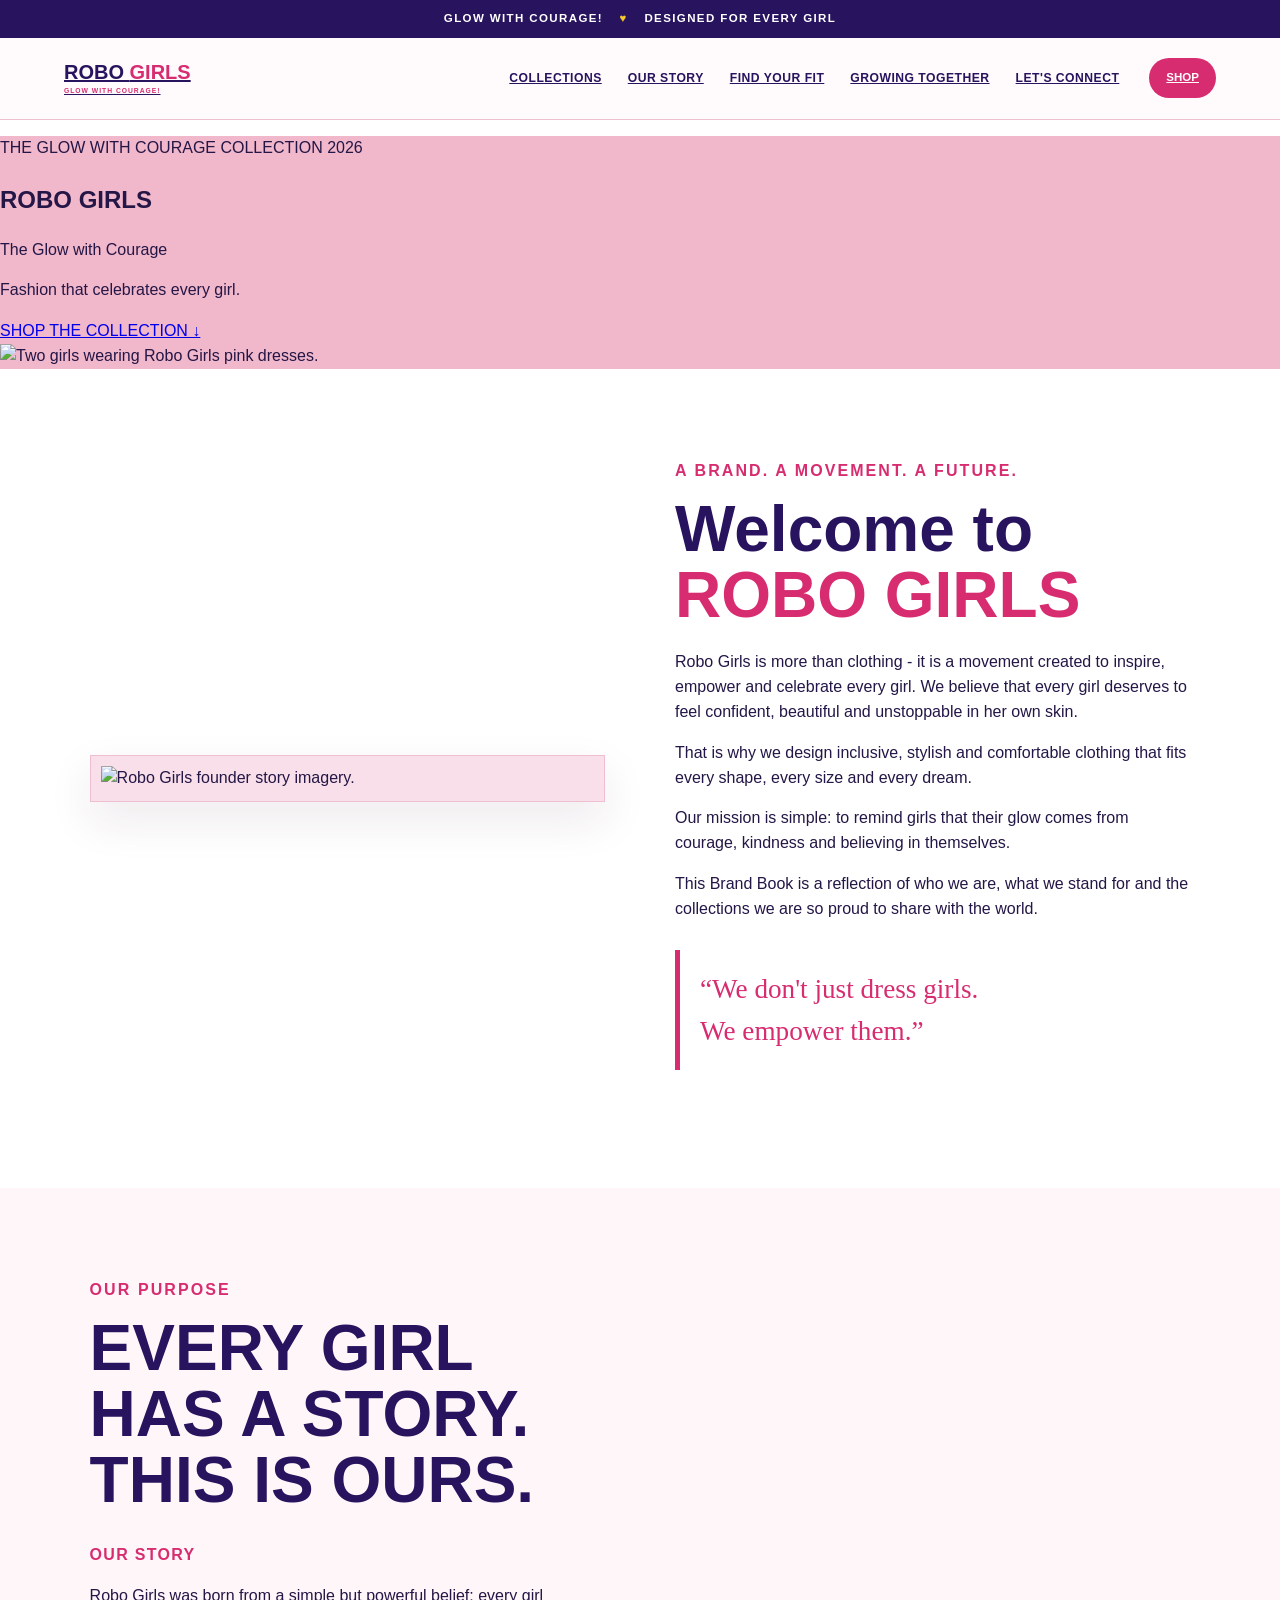
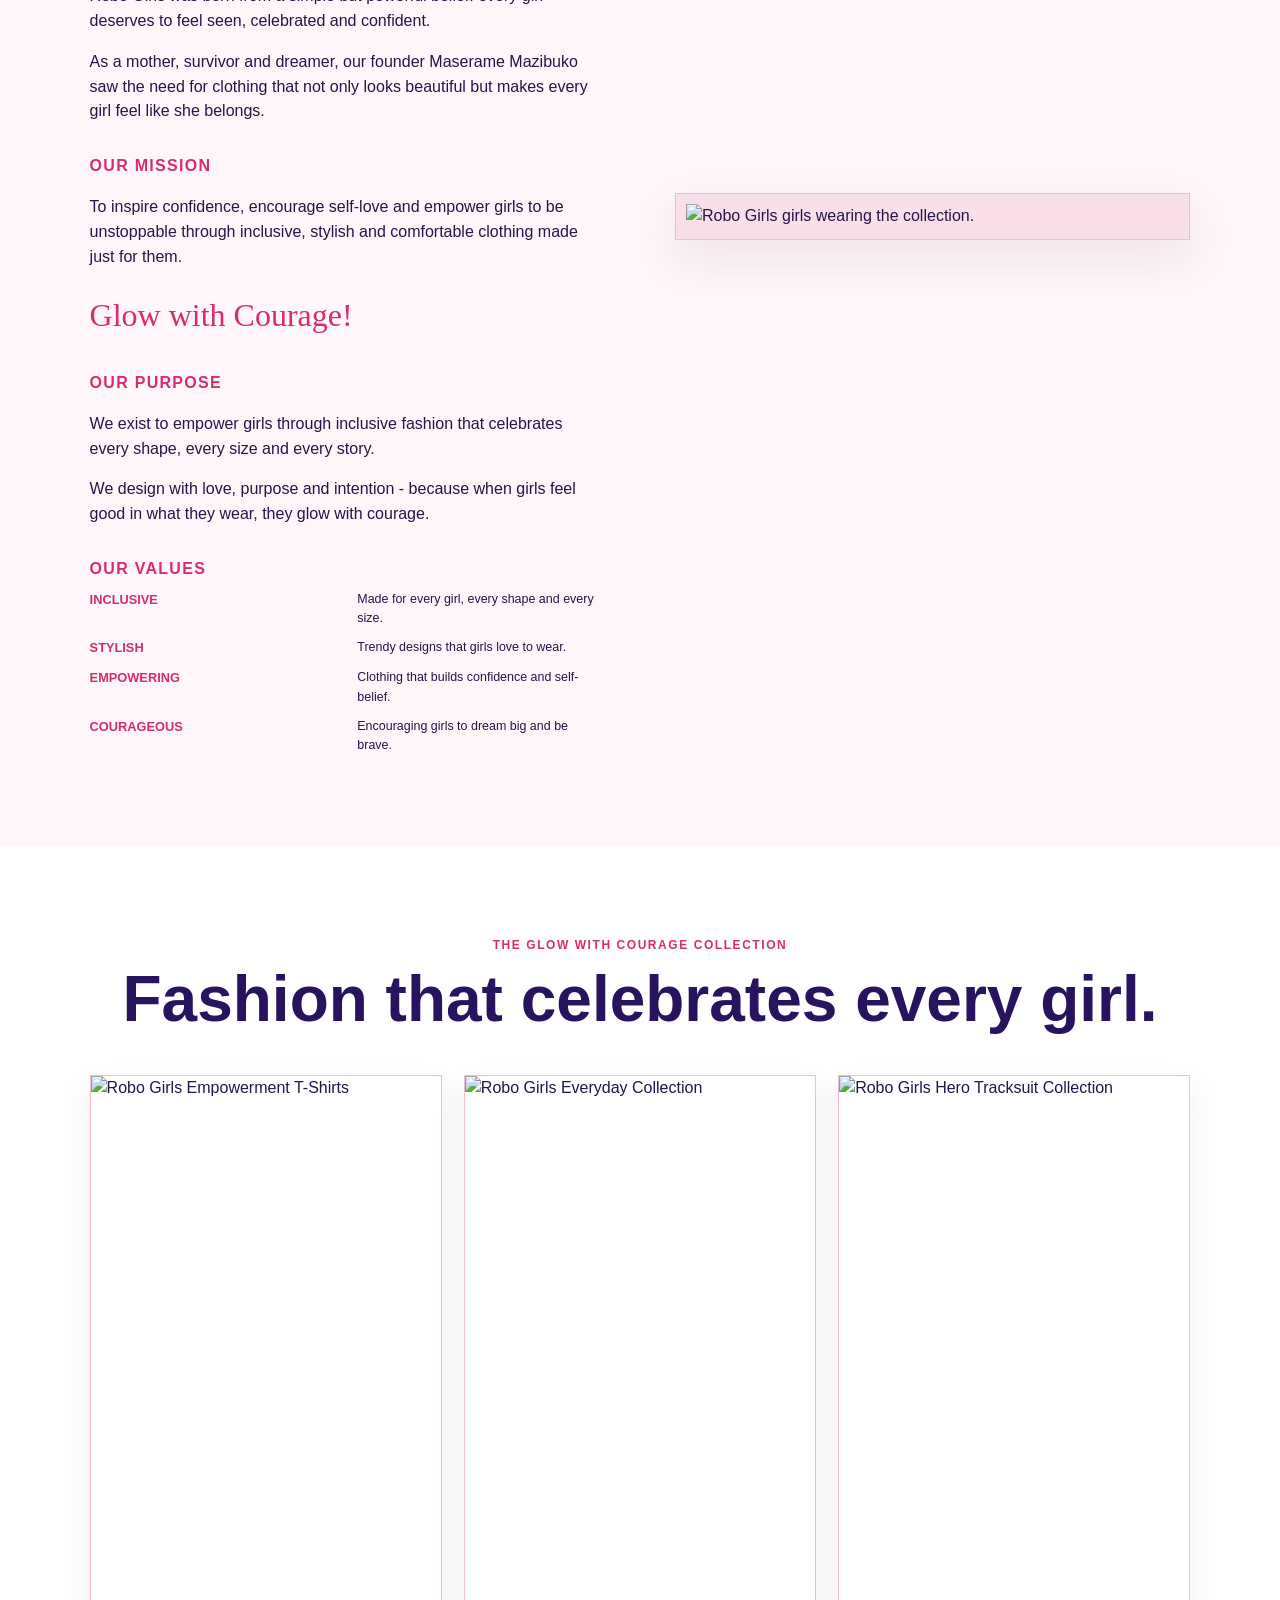
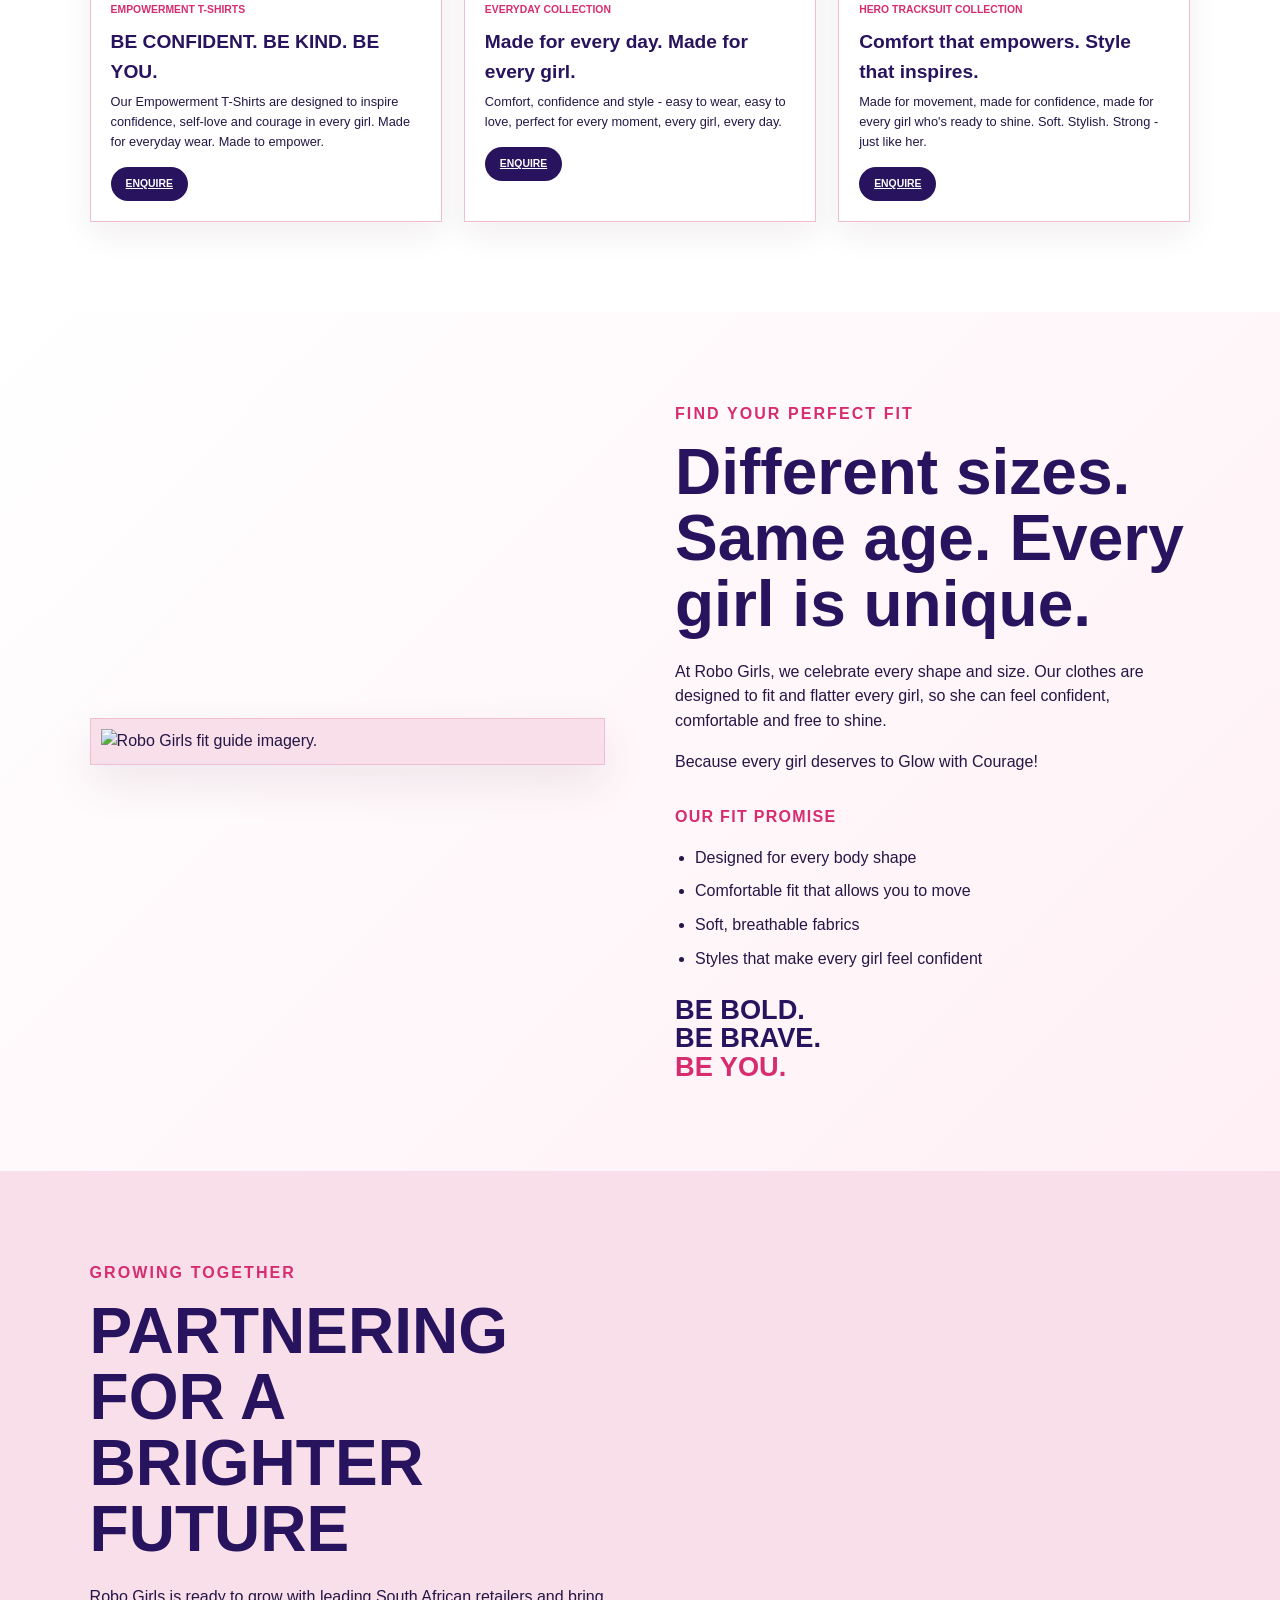
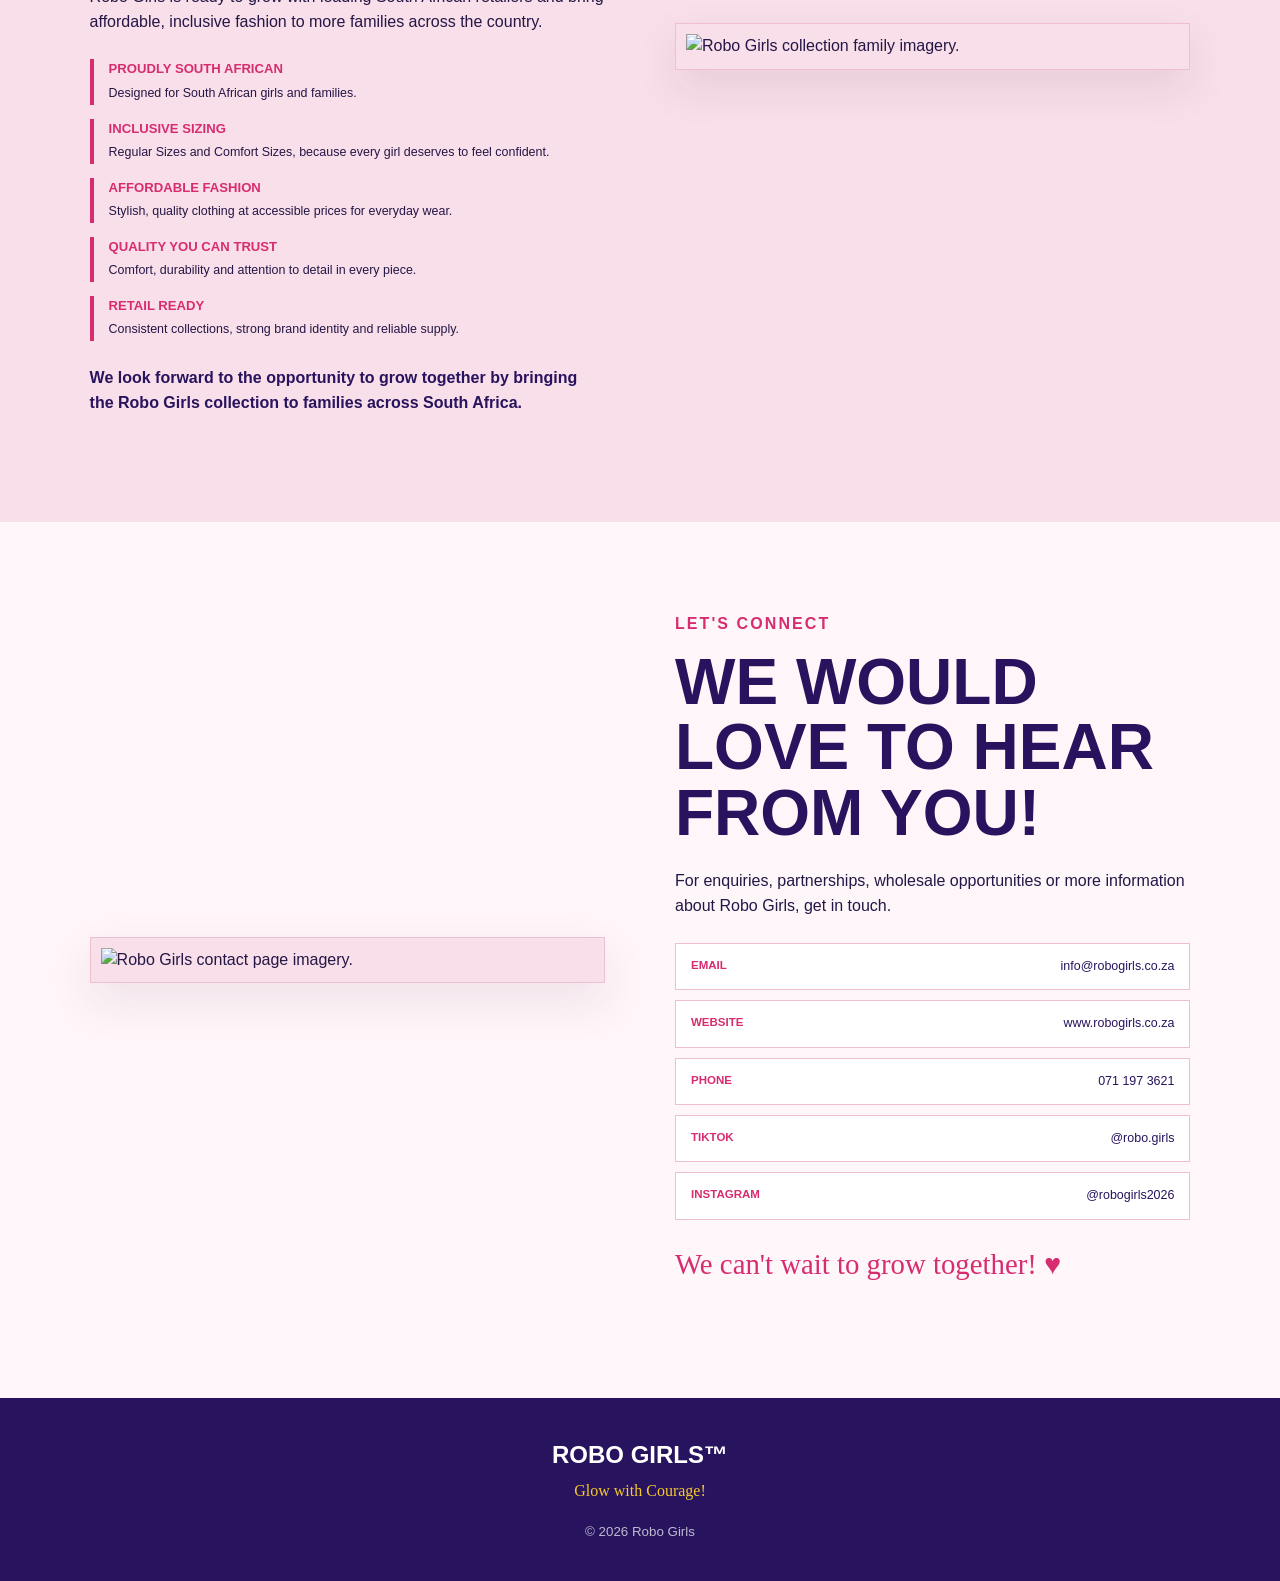
==== index.html @ 7576ff0f "Publish updated Robo Girls storefront prototype" ====
<!doctype html>
<html lang="en">
<head>
<meta charset="utf-8"><meta name="viewport" content="width=device-width,initial-scale=1">
<meta name="description" content="Robo Girls — The Glow with Courage Collection 2026. Fashion that celebrates every girl.">
<title>ROBO GIRLS | Glow with Courage!</title>
<link rel="stylesheet" href="style.css">
</head>
<body>
<div class="topbar">GLOW WITH COURAGE! <span>♥</span> DESIGNED FOR EVERY GIRL</div>
<header class="site-header">
  <a href="#home" class="wordmark">ROBO <b>GIRLS</b><small>Glow with Courage!</small></a>
  <button class="menu" id="menu" aria-label="Open menu">☰</button>
  <nav id="nav"><a href="#collections">Collections</a><a href="#story">Our Story</a><a href="#fit">Find Your Fit</a><a href="#retail">Growing Together</a><a href="#contact">Let's Connect</a></nav>
  <a class="shop-btn" href="#collections">SHOP</a>
</header>

<main id="home">
  <section class="hero">
    <div class="hero-copy">
      <p class="hero-kicker">THE GLOW WITH COURAGE COLLECTION 2026</p>
      <h1>ROBO <span>GIRLS</span></h1>
      <div class="hero-script">The Glow with Courage</div>
      <p>Fashion that celebrates every girl.</p>
      <a href="#collections">SHOP THE COLLECTION ↓</a>
    </div>
    <div class="hero-image"><img src="https://raw.githubusercontent.com/Luxolog/Robo-Girls/main/assets/brand-book/cover-collection.png" alt="Two girls wearing Robo Girls pink dresses."></div>
  </section>

  <section class="welcome section split" id="story">
    <div class="image-frame founder-frame"><img src="https://raw.githubusercontent.com/Luxolog/Robo-Girls/main/assets/brand-book/founder-story.png" alt="Robo Girls founder story imagery."></div>
    <div class="copy">
      <p class="kicker">A BRAND. A MOVEMENT. A FUTURE.</p>
      <h2>Welcome to <span>ROBO GIRLS</span></h2>
      <p>Robo Girls is more than clothing - it is a movement created to inspire, empower and celebrate every girl. We believe that every girl deserves to feel confident, beautiful and unstoppable in her own skin.</p>
      <p>That is why we design inclusive, stylish and comfortable clothing that fits every shape, every size and every dream.</p>
      <p>Our mission is simple: to remind girls that their glow comes from courage, kindness and believing in themselves.</p>
      <p>This Brand Book is a reflection of who we are, what we stand for and the collections we are so proud to share with the world.</p>
      <blockquote>“We don't just dress girls.<br>We empower them.”</blockquote>
    </div>
  </section>

  <section class="purpose section split" id="purpose">
    <div class="copy">
      <p class="kicker">OUR PURPOSE</p><h2>EVERY GIRL HAS A STORY.<br>THIS IS OURS.</h2>
      <h3>OUR STORY</h3>
      <p>Robo Girls was born from a simple but powerful belief: every girl deserves to feel seen, celebrated and confident.</p>
      <p>As a mother, survivor and dreamer, our founder Maserame Mazibuko saw the need for clothing that not only looks beautiful but makes every girl feel like she belongs.</p>
      <h3>OUR MISSION</h3>
      <p>To inspire confidence, encourage self-love and empower girls to be unstoppable through inclusive, stylish and comfortable clothing made just for them.</p>
      <div class="script">Glow with Courage!</div>
      <h3>OUR PURPOSE</h3>
      <p>We exist to empower girls through inclusive fashion that celebrates every shape, every size and every story.</p>
      <p>We design with love, purpose and intention - because when girls feel good in what they wear, they glow with courage.</p>
      <h3>OUR VALUES</h3>
      <div class="values"><b>INCLUSIVE</b><span>Made for every girl, every shape and every size.</span><b>STYLISH</b><span>Trendy designs that girls love to wear.</span><b>EMPOWERING</b><span>Clothing that builds confidence and self-belief.</span><b>COURAGEOUS</b><span>Encouraging girls to dream big and be brave.</span></div>
    </div>
    <div class="image-frame tall"><img src="https://raw.githubusercontent.com/Luxolog/Robo-Girls/main/assets/brand-book/our-purpose.png" alt="Robo Girls girls wearing the collection."></div>
  </section>

  <section class="collections section" id="collections">
    <div class="heading"><p class="kicker">THE GLOW WITH COURAGE COLLECTION</p><h2>Fashion that celebrates every girl.</h2></div>
    <div class="collection-grid">
      <article><img src="https://raw.githubusercontent.com/Luxolog/Robo-Girls/main/assets/robo-girls-black-tee.png" alt="Robo Girls Empowerment T-Shirts"><div><span>EMPOWERMENT T-SHIRTS</span><h3>BE CONFIDENT. BE KIND. BE YOU.</h3><p>Our Empowerment T-Shirts are designed to inspire confidence, self-love and courage in every girl. Made for everyday wear. Made to empower.</p><a href="#contact">ENQUIRE</a></div></article>
      <article><img src="https://raw.githubusercontent.com/Luxolog/Robo-Girls/main/assets/robo-girls-white-tee.png" alt="Robo Girls Everyday Collection"><div><span>EVERYDAY COLLECTION</span><h3>Made for every day. Made for every girl.</h3><p>Comfort, confidence and style - easy to wear, easy to love, perfect for every moment, every girl, every day.</p><a href="#contact">ENQUIRE</a></div></article>
      <article><img src="https://raw.githubusercontent.com/Luxolog/Robo-Girls/main/assets/robo-girls-grey-tracksuit.png" alt="Robo Girls Hero Tracksuit Collection"><div><span>HERO TRACKSUIT COLLECTION</span><h3>Comfort that empowers. Style that inspires.</h3><p>Made for movement, made for confidence, made for every girl who's ready to shine. Soft. Stylish. Strong - just like her.</p><a href="#contact">ENQUIRE</a></div></article>
    </div>
  </section>

  <section class="fit section split" id="fit">
    <div class="image-frame"><img src="https://raw.githubusercontent.com/Luxolog/Robo-Girls/main/assets/brand-book/fit-guide.png" alt="Robo Girls fit guide imagery."></div>
    <div class="copy"><p class="kicker">FIND YOUR PERFECT FIT</p><h2>Different sizes. Same age. Every girl is unique.</h2>
      <p>At Robo Girls, we celebrate every shape and size. Our clothes are designed to fit and flatter every girl, so she can feel confident, comfortable and free to shine.</p>
      <p>Because every girl deserves to Glow with Courage!</p>
      <h3>OUR FIT PROMISE</h3><ul><li>Designed for every body shape</li><li>Comfortable fit that allows you to move</li><li>Soft, breathable fabrics</li><li>Styles that make every girl feel confident</li></ul>
      <div class="bold">BE BOLD.<br>BE BRAVE.<br><span>BE YOU.</span></div>
    </div>
  </section>

  <section class="retail section split" id="retail">
    <div class="copy"><p class="kicker">GROWING TOGETHER</p><h2>PARTNERING FOR A BRIGHTER FUTURE</h2>
      <p>Robo Girls is ready to grow with leading South African retailers and bring affordable, inclusive fashion to more families across the country.</p>
      <div class="retail-list"><div><b>PROUDLY SOUTH AFRICAN</b><span>Designed for South African girls and families.</span></div><div><b>INCLUSIVE SIZING</b><span>Regular Sizes and Comfort Sizes, because every girl deserves to feel confident.</span></div><div><b>AFFORDABLE FASHION</b><span>Stylish, quality clothing at accessible prices for everyday wear.</span></div><div><b>QUALITY YOU CAN TRUST</b><span>Comfort, durability and attention to detail in every piece.</span></div><div><b>RETAIL READY</b><span>Consistent collections, strong brand identity and reliable supply.</span></div></div>
      <p class="closing">We look forward to the opportunity to grow together by bringing the Robo Girls collection to families across South Africa.</p>
    </div>
    <div class="image-frame"><img src="https://raw.githubusercontent.com/Luxolog/Robo-Girls/main/assets/brand-book/everyday-collection.png" alt="Robo Girls collection family imagery."></div>
  </section>

  <section class="contact section split" id="contact">
    <div class="image-frame"><img src="https://raw.githubusercontent.com/Luxolog/Robo-Girls/main/assets/brand-book/brand-book-cover.png" alt="Robo Girls contact page imagery."></div>
    <div class="copy"><p class="kicker">LET'S CONNECT</p><h2>WE WOULD LOVE TO HEAR FROM YOU!</h2>
      <p>For enquiries, partnerships, wholesale opportunities or more information about Robo Girls, get in touch.</p>
      <div class="contact-details"><a href="mailto:info@robogirls.co.za"><b>EMAIL</b><span>info@robogirls.co.za</span></a><a href="https://www.robogirls.co.za"><b>WEBSITE</b><span>www.robogirls.co.za</span></a><a href="tel:+27711973621"><b>PHONE</b><span>071 197 3621</span></a><a href="https://www.tiktok.com/@robo.girls"><b>TIKTOK</b><span>@robo.girls</span></a><a href="https://www.instagram.com/robogirls2026/"><b>INSTAGRAM</b><span>@robogirls2026</span></a></div>
      <div class="script">We can't wait to grow together! ♥</div>
    </div>
  </section>
</main>
<footer><strong>ROBO GIRLS™</strong><span>Glow with Courage!</span><small>© 2026 Robo Girls</small></footer>
<script src="app.js"></script>
</body></html>
---- style.css ----
:root{--pink:#d72d70;--pink-light:#f8dfe9;--blush:#fff6f9;--purple:#28135e;--purple2:#382078;--gold:#f5c928;--ink:#241646;--white:#fff;--line:#efbfd1}*{box-sizing:border-box}html{scroll-behavior:smooth}body{margin:0;color:var(--ink);background:#fff;font-family:Arial,Helvetica,sans-serif;line-height:1.55}.topbar{background:var(--purple);color:#fff;text-align:center;font-weight:800;letter-spacing:.12em;font-size:.72rem;padding:10px}.topbar span{color:var(--gold);margin:0 12px}.site-header{position:sticky;top:0;z-index:20;background:#fffafcfa;backdrop-filter:blur(12px);border-bottom:1px solid var(--line);height:82px;padding:0 5vw;display:flex;align-items:center;gap:30px}.wordmark{font-weight:900;color:var(--purple);font-size:1.25rem;line-height:.9;white-space:nowrap}.wordmark b{color:var(--pink)}.wordmark small{display:block;color:var(--pink);font-size:.42rem;letter-spacing:.15em;margin-top:7px;text-transform:uppercase}.site-header nav{margin-left:auto;display:flex;gap:26px}.site-header nav a{font-size:.76rem;font-weight:800;color:var(--purple);text-transform:uppercase;letter-spacing:.04em}.shop-btn{background:var(--pink);color:#fff;padding:11px 17px;border-radius:24px;font-size:.72rem;font-weight:900}.menu{display:none;border:0;background:none;font-size:1.4rem;color:var(--purple)}.hero{position:relative;background:#f1b7ca}.hero>img{display:block;width:100%;max-height:760px;object-fit:cover;object-position:center top}.hero-overlay{position:absolute;bottom:26px;left:50%;transform:translateX(-50%)}.hero-overlay a{display:inline-block;background:var(--purple);color:#fff;border-radius:28px;padding:13px 22px;font-size:.72rem;font-weight:900;letter-spacing:.08em}.section{padding:90px 7vw}.split{display:grid;grid-template-columns:1fr 1fr;gap:70px;align-items:center}.image-frame{background:var(--pink-light);border:1px solid var(--line);padding:10px;box-shadow:0 18px 45px #4a1b3b18}.image-frame img{display:block;width:100%;height:auto}.image-frame.tall img{max-height:800px;object-fit:cover}.copy{max-width:620px}.kicker{color:var(--pink);font-size:.75rem;font-weight:900;letter-spacing:.13em;margin:0 0 13px;text-transform:uppercase}.copy h1,.copy h2,.heading h2{font-size:clamp(2.4rem,5vw,4.5rem);line-height:1.03;margin:0 0 22px;color:var(--purple);font-weight:900}.copy h1 span,.copy h2 span{color:var(--pink)}.copy h3{color:var(--pink);font-size:1rem;letter-spacing:.08em;margin:30px 0 8px}.copy p{font-size:1rem}.copy blockquote{margin:28px 0;padding:18px 0 18px 20px;border-left:5px solid var(--pink);font-family:cursive;font-size:1.7rem;color:var(--pink)}.purpose{background:var(--blush)}.purpose .copy{order:1}.purpose .image-frame{order:2}.script{font-family:cursive;color:var(--pink);font-size:2rem;margin:22px 0}.values{display:grid;grid-template-columns:1fr 1fr;gap:10px 20px}.values b{color:var(--pink);font-size:.8rem}.values span{font-size:.78rem}.collections{background:#fff}.heading{text-align:center;margin-bottom:42px}.heading h2{font-size:clamp(2.4rem,5vw,4rem)}.collection-grid{display:grid;grid-template-columns:repeat(3,1fr);gap:22px}.collection-grid article{border:1px solid var(--line);background:#fff;box-shadow:0 12px 30px #4a1b3b12}.collection-grid img{display:block;width:100%;height:500px;object-fit:cover;object-position:top}.collection-grid article>div{padding:20px}.collection-grid article span{font-size:.65rem;color:var(--pink);font-weight:900}.collection-grid h3{color:var(--purple);margin:6px 0;font-size:1.2rem}.collection-grid p{font-size:.8rem;margin:0 0 15px}.collection-grid a{display:inline-block;background:var(--purple);color:#fff;padding:9px 15px;font-size:.65rem;font-weight:900;border-radius:18px}.fit{background:linear-gradient(135deg,#fff,#fff0f5)}.fit .copy ul{padding-left:20px}.fit .copy li{margin:9px 0}.bold{font-weight:900;color:var(--purple);font-size:1.7rem;line-height:1.05;margin-top:24px}.bold span{color:var(--pink)}.retail{background:var(--pink-light)}.retail-list{display:grid;gap:14px;margin:25px 0}.retail-list div{border-left:4px solid var(--pink);padding-left:15px}.retail-list b{display:block;color:var(--pink);font-size:.82rem}.retail-list span{font-size:.78rem}.closing{font-weight:700;color:var(--purple)}.contact{background:var(--blush)}.contact-details{display:grid;gap:10px;margin-top:24px}.contact-details a{display:flex;justify-content:space-between;gap:20px;padding:13px 15px;background:#fff;border:1px solid var(--line);text-decoration:none;color:var(--purple)}.contact-details b{color:var(--pink);font-size:.72rem}.contact-details span{font-size:.78rem}.contact .script{font-size:1.8rem}footer{background:var(--purple);color:#fff;text-align:center;padding:38px 20px;display:flex;flex-direction:column;gap:6px}footer strong{font-size:1.5rem}footer span{color:var(--gold);font-family:cursive}footer small{opacity:.7;margin-top:12px}@media(max-width:900px){.site-header{height:70px}.site-header nav{display:none;position:absolute;left:0;right:0;top:70px;background:#fff;padding:20px 7vw;flex-direction:column;gap:16px;border-bottom:1px solid var(--line)}.site-header nav.show{display:flex}.menu{display:block;order:3;margin-left:auto}.shop-btn{order:4}.split{grid-template-columns:1fr;gap:35px}.purpose .copy,.purpose .image-frame{order:initial}.collection-grid{grid-template-columns:1fr}.collection-grid img{height:auto;max-height:none}.section{padding:60px 5vw}.hero>img{min-height:500px;object-fit:cover}.hero-overlay{bottom:15px}.hero-overlay a{font-size:.62rem}.values{grid-template-columns:1fr 1fr}}@media(max-width:560px){.site-header{padding:0 4vw;gap:10px}.wordmark{font-size:1rem}.site-header nav{top:70px}.topbar{font-size:.58rem}.copy h1,.copy h2{font-size:2.5rem}.collection-grid img{height:auto}.contact-details a{flex-direction:column;gap:3px}.hero>img{min-height:420px}}
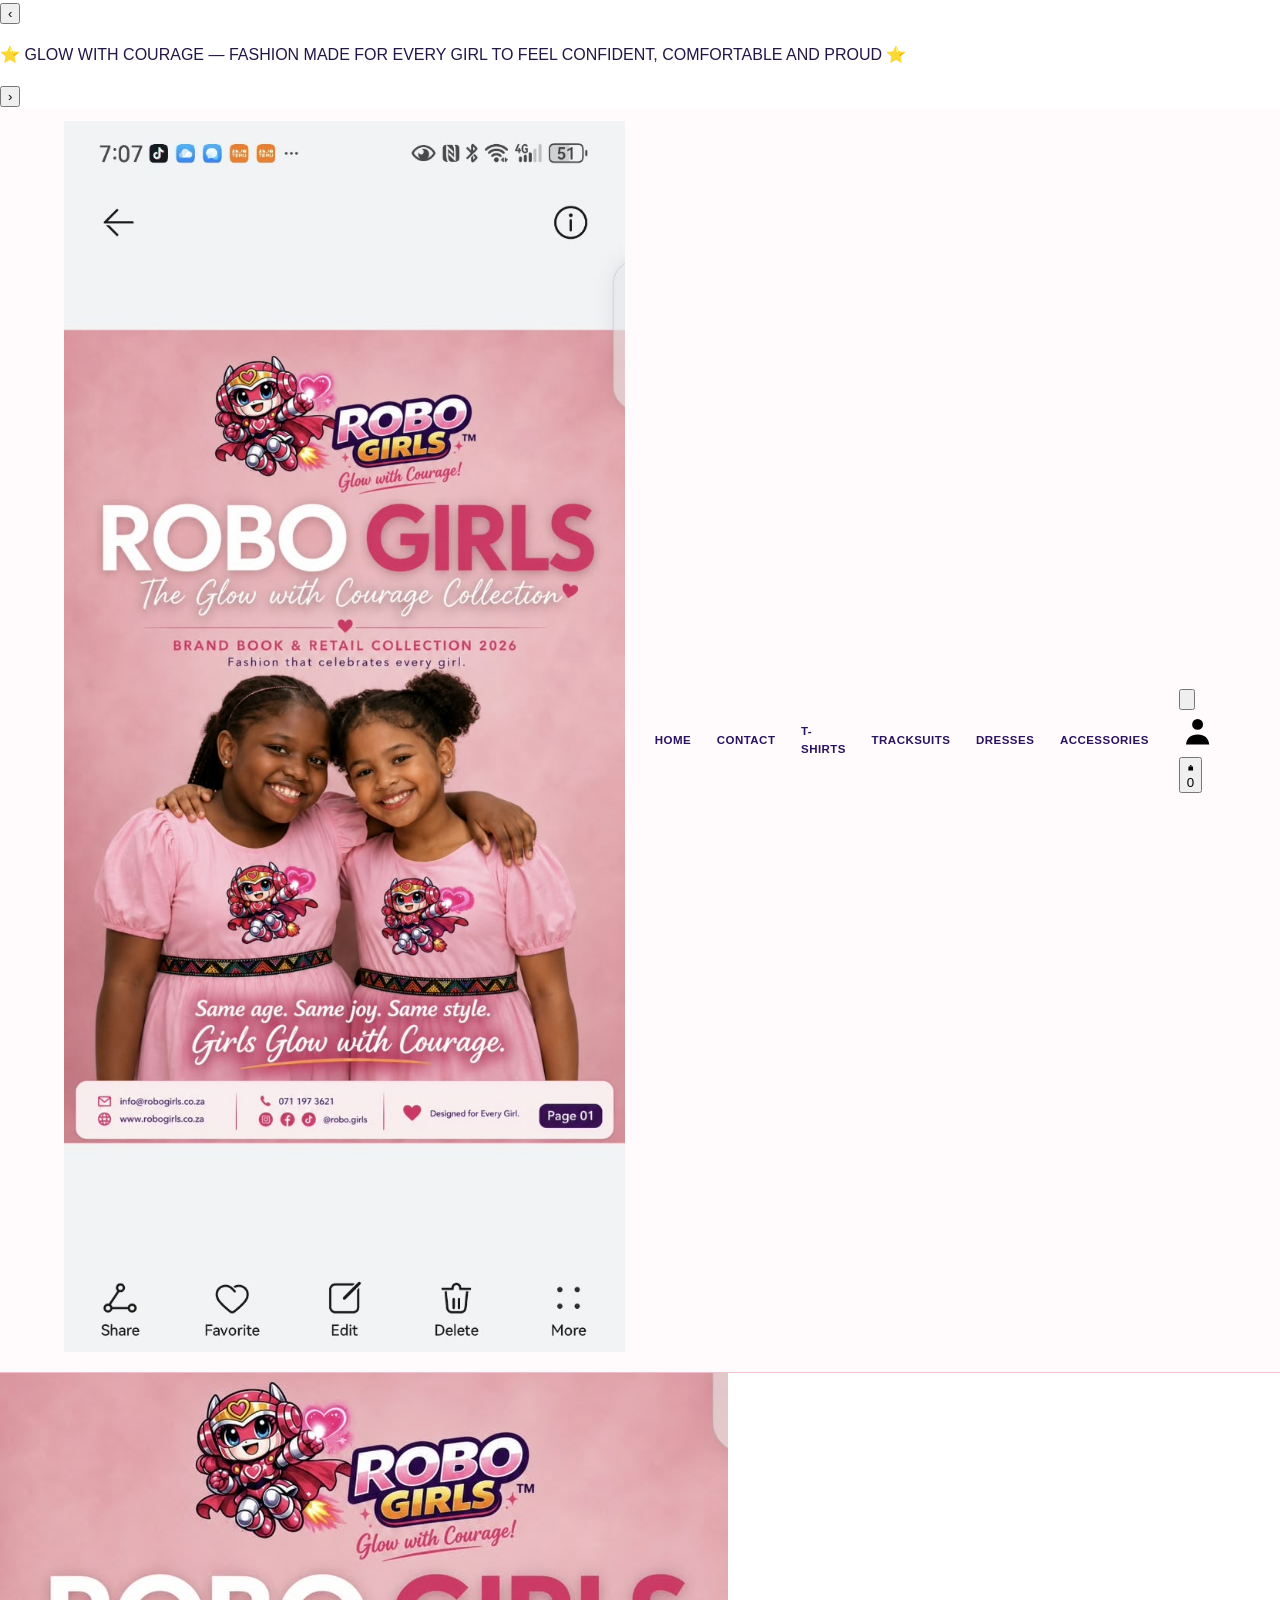
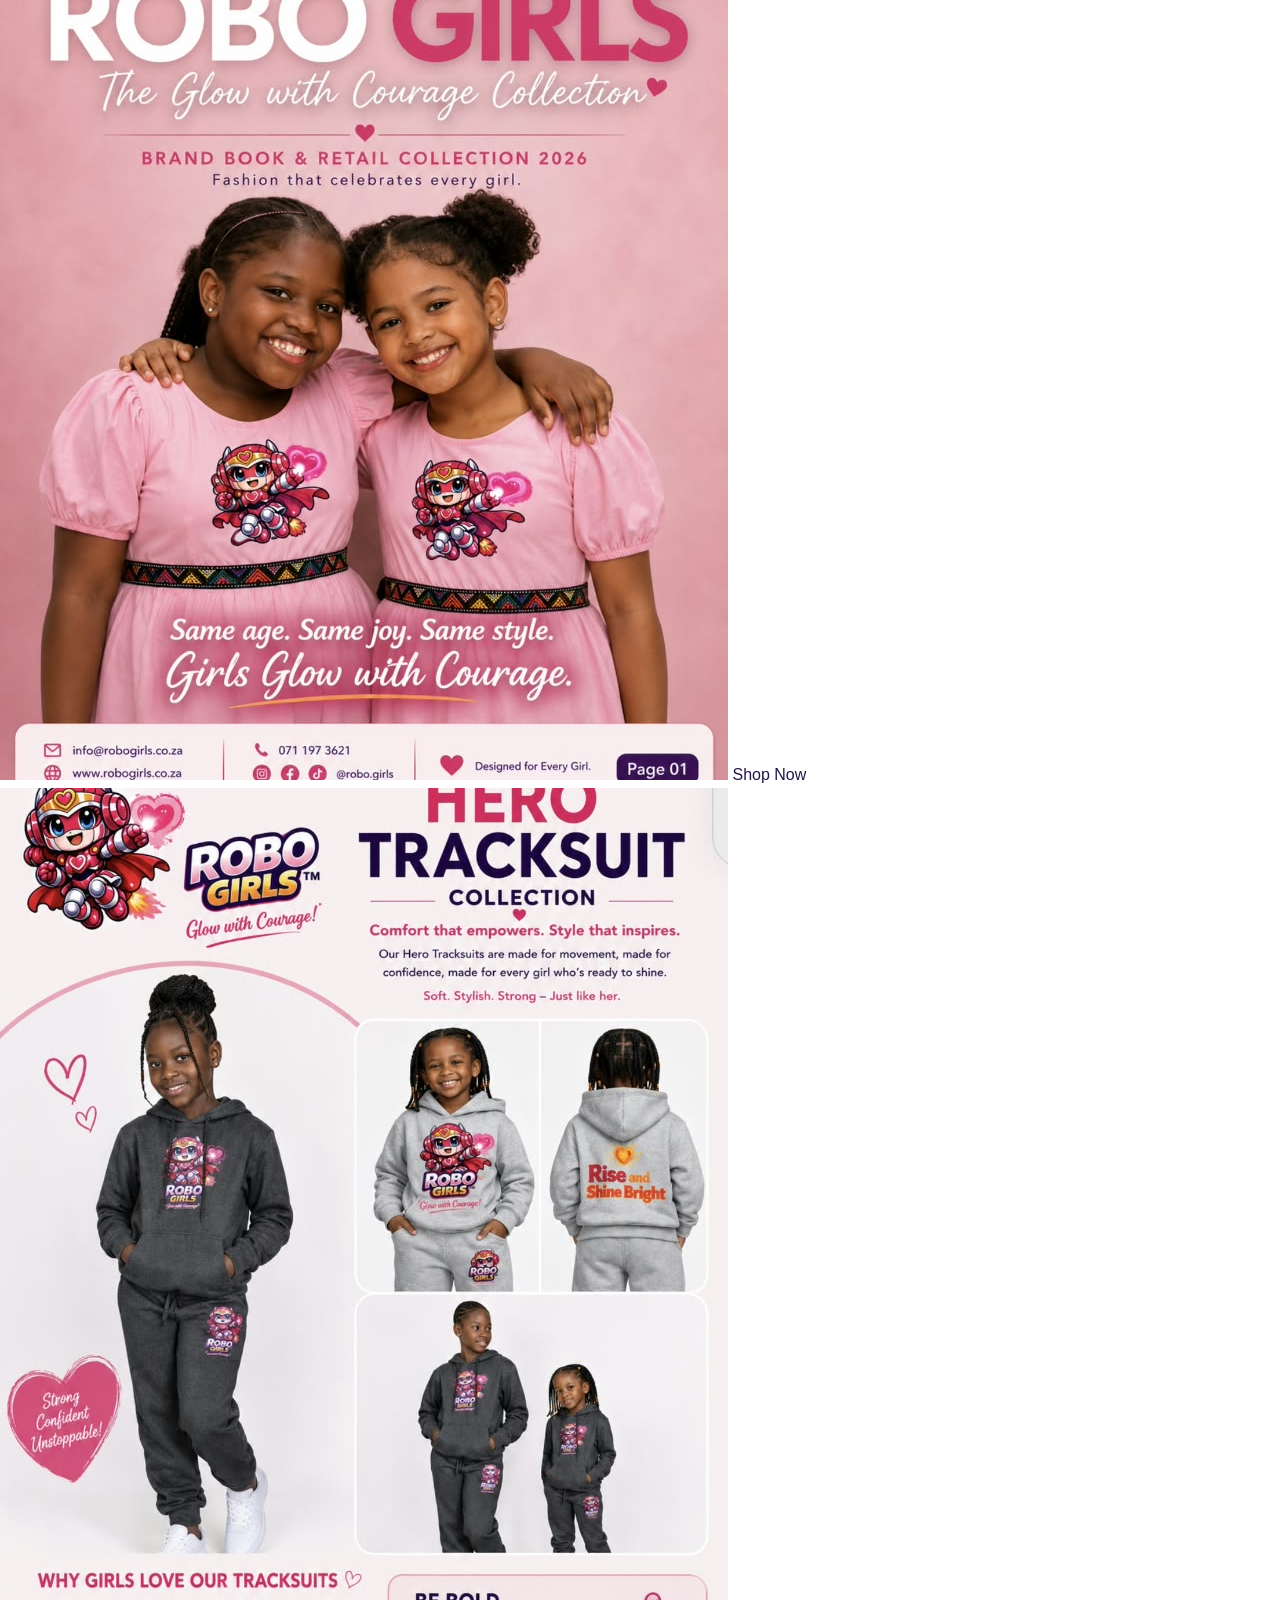
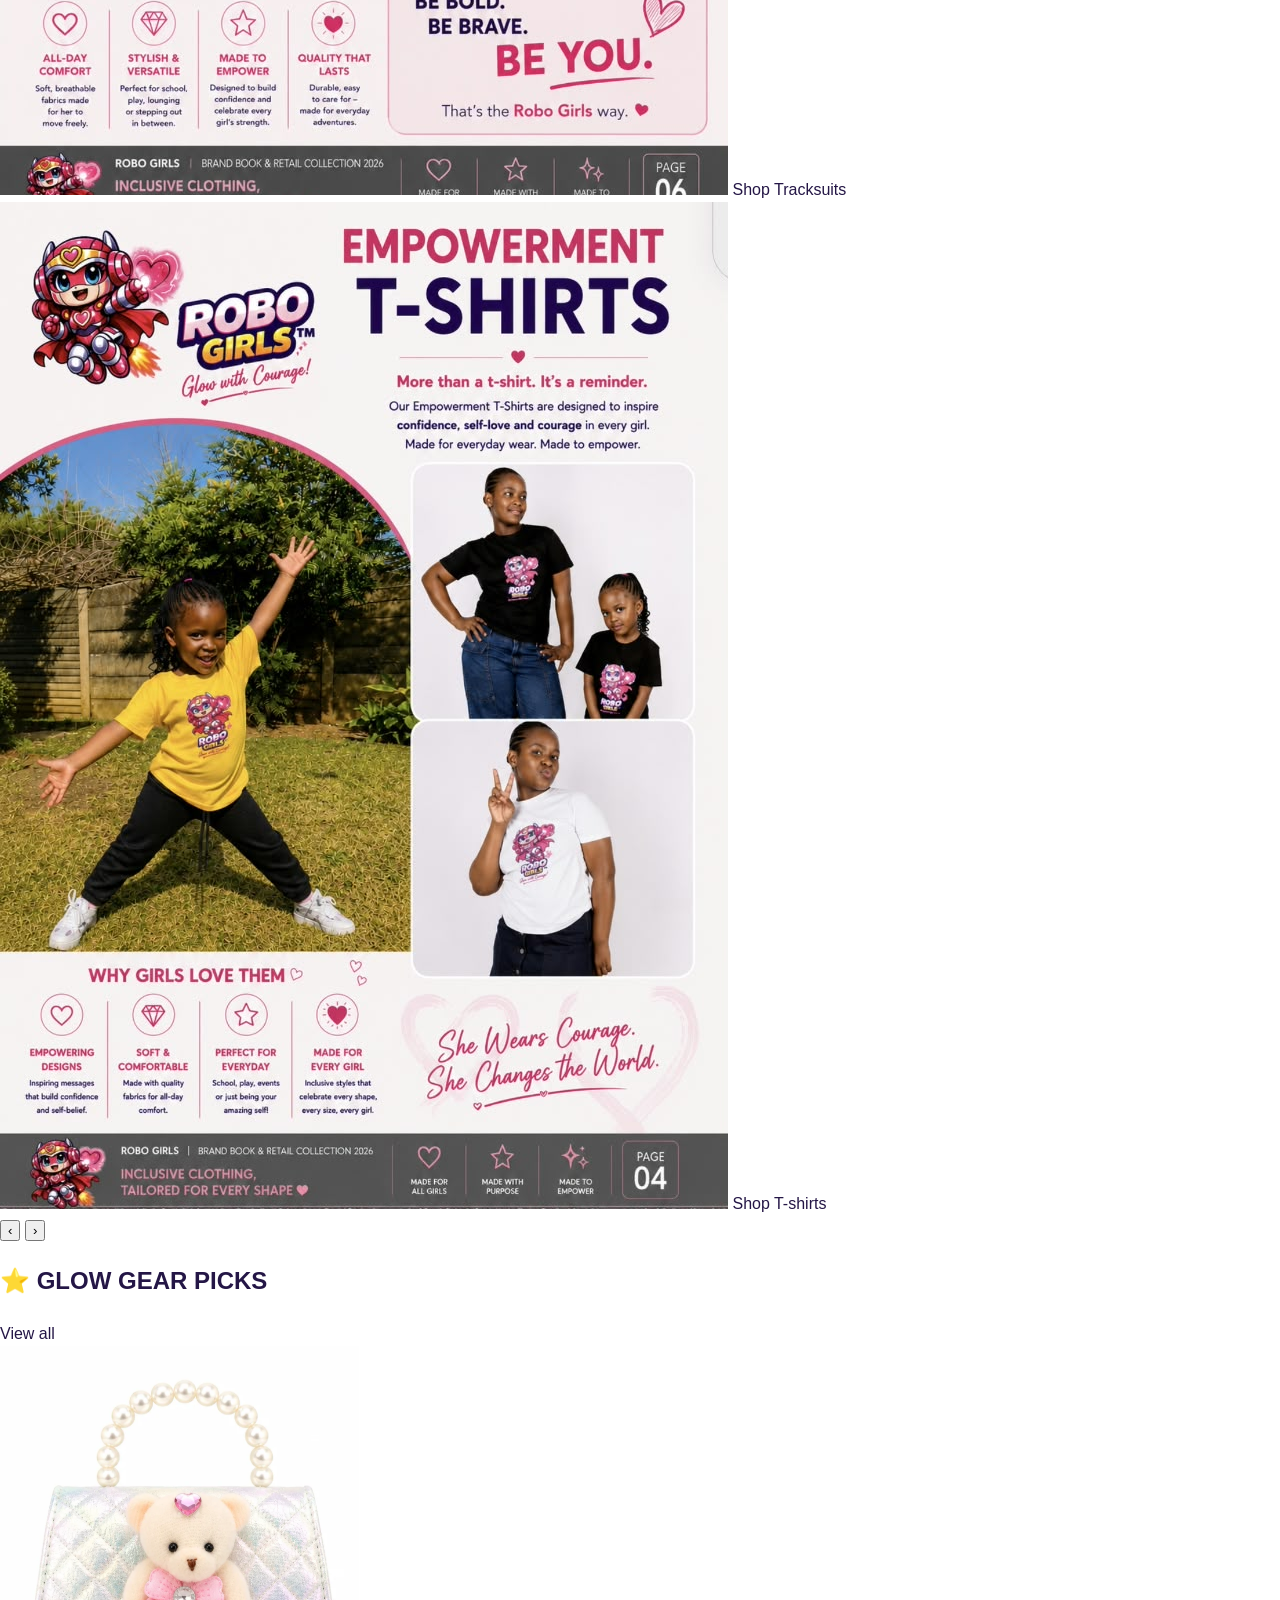
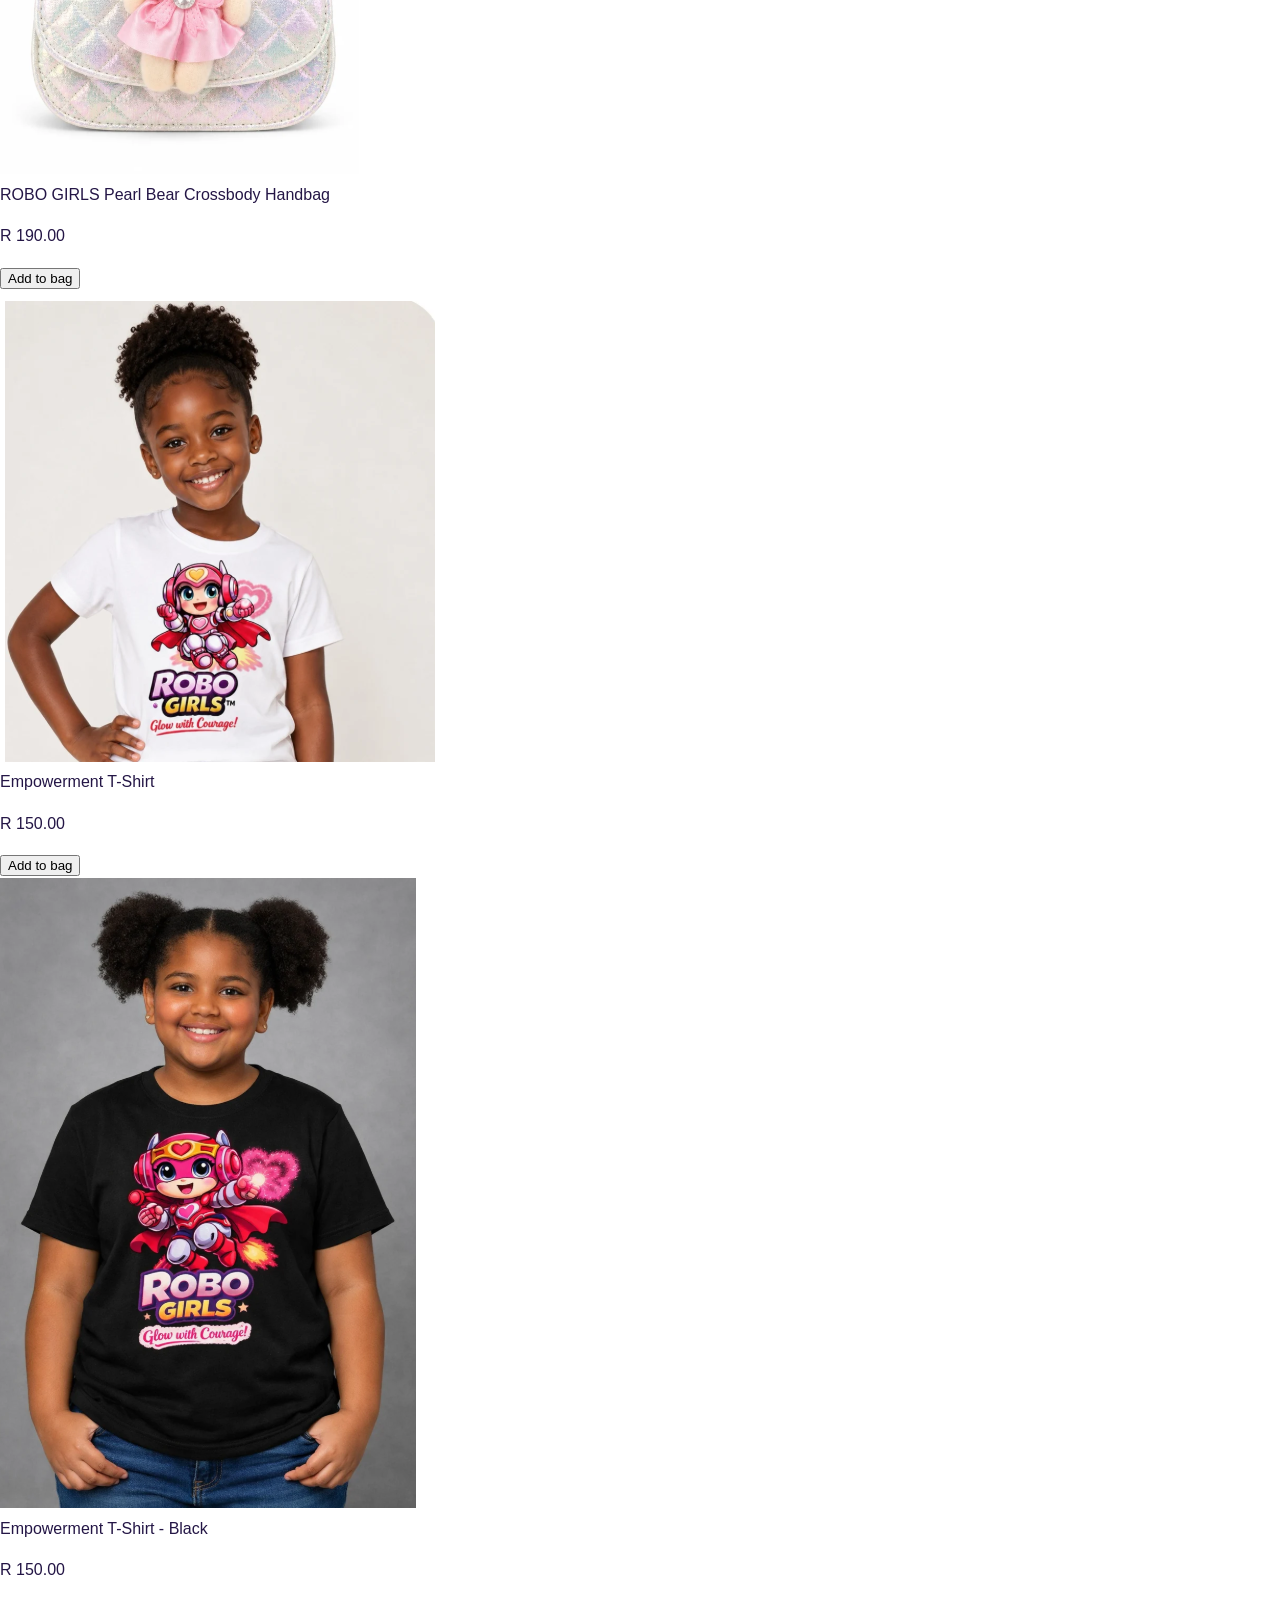
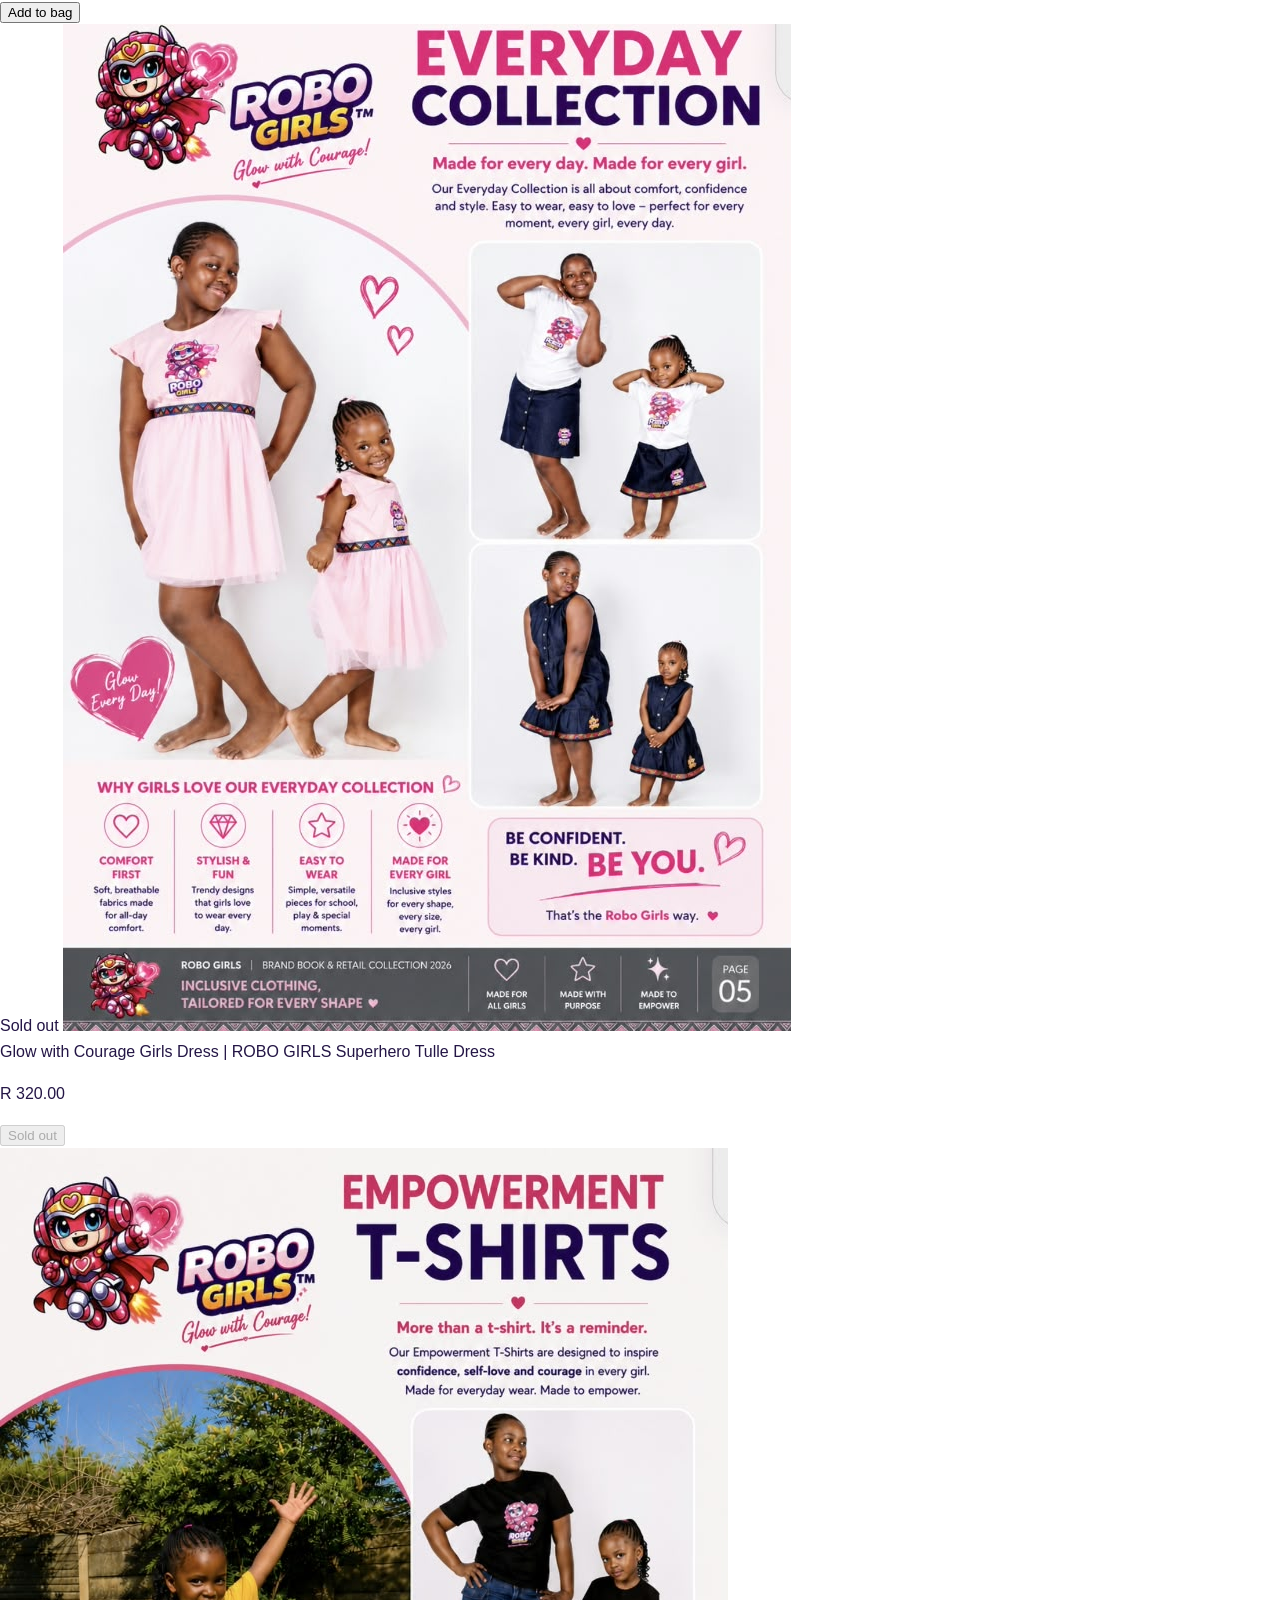
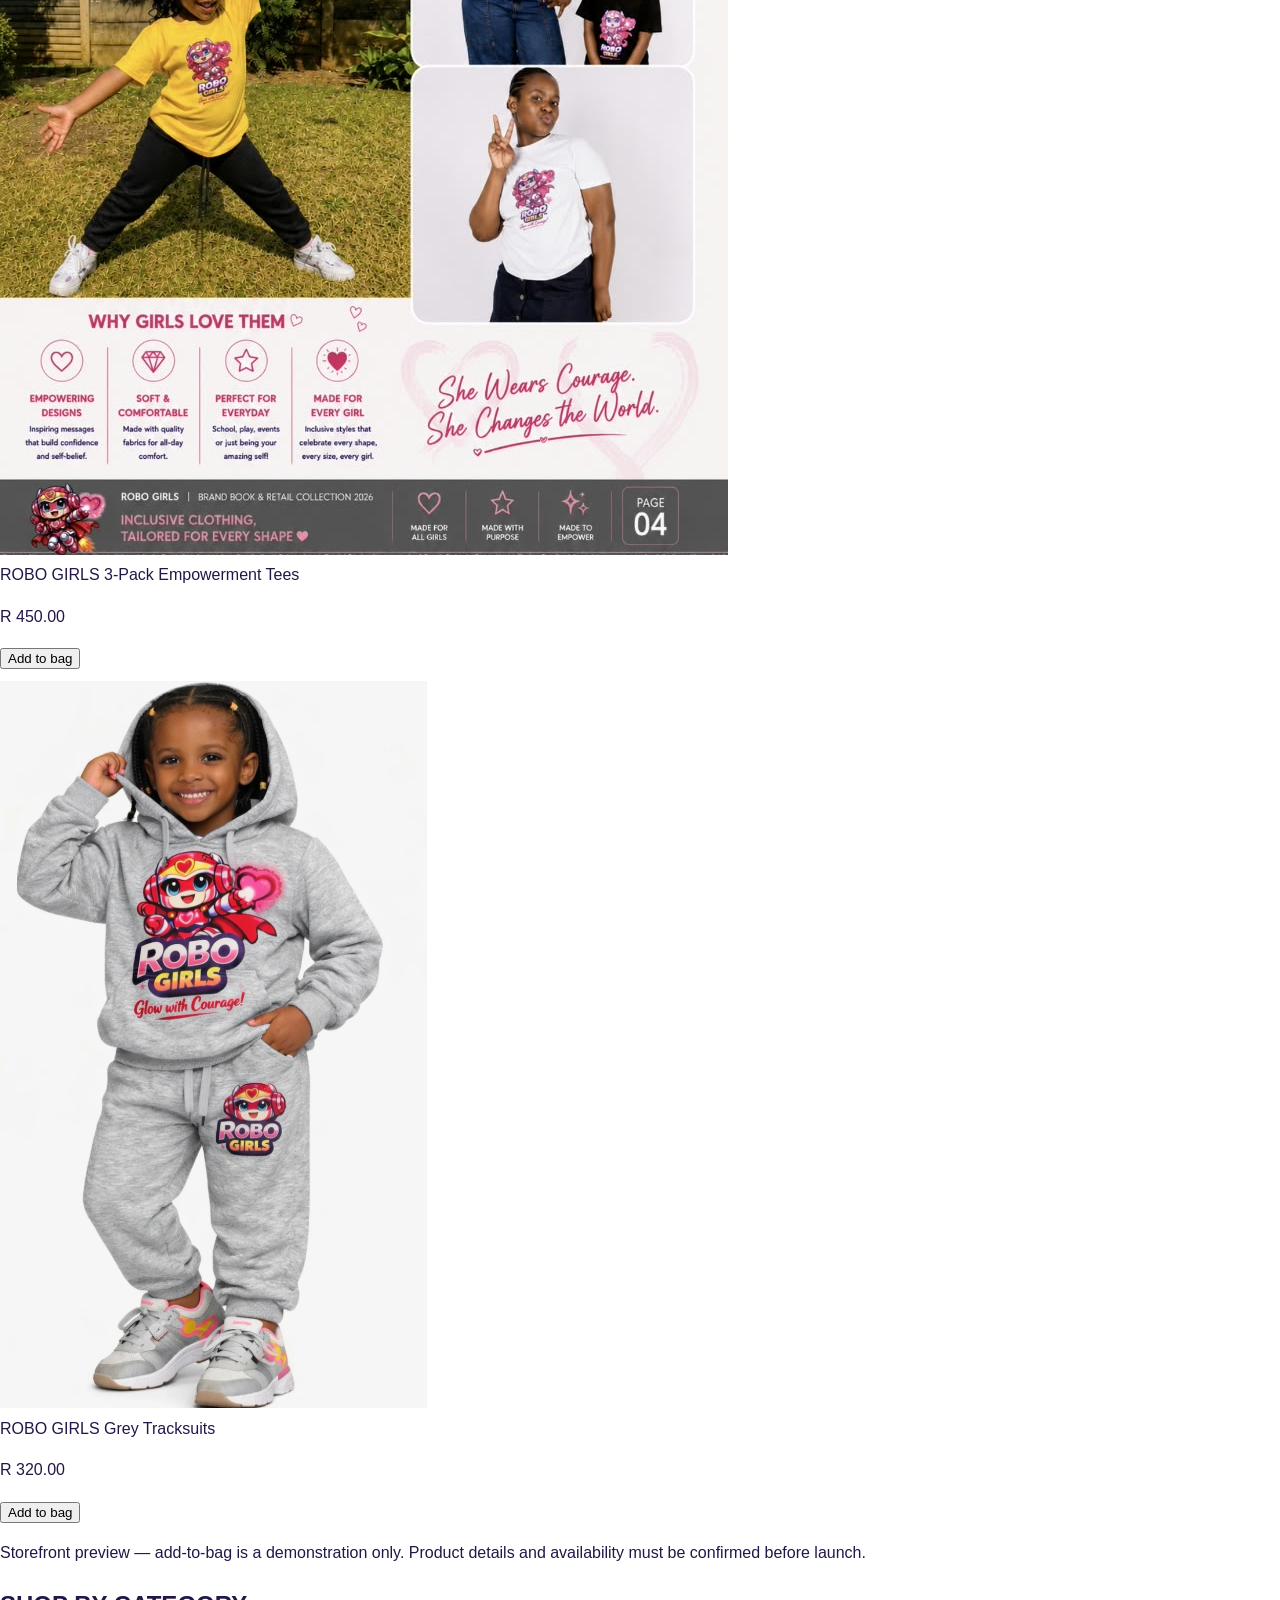
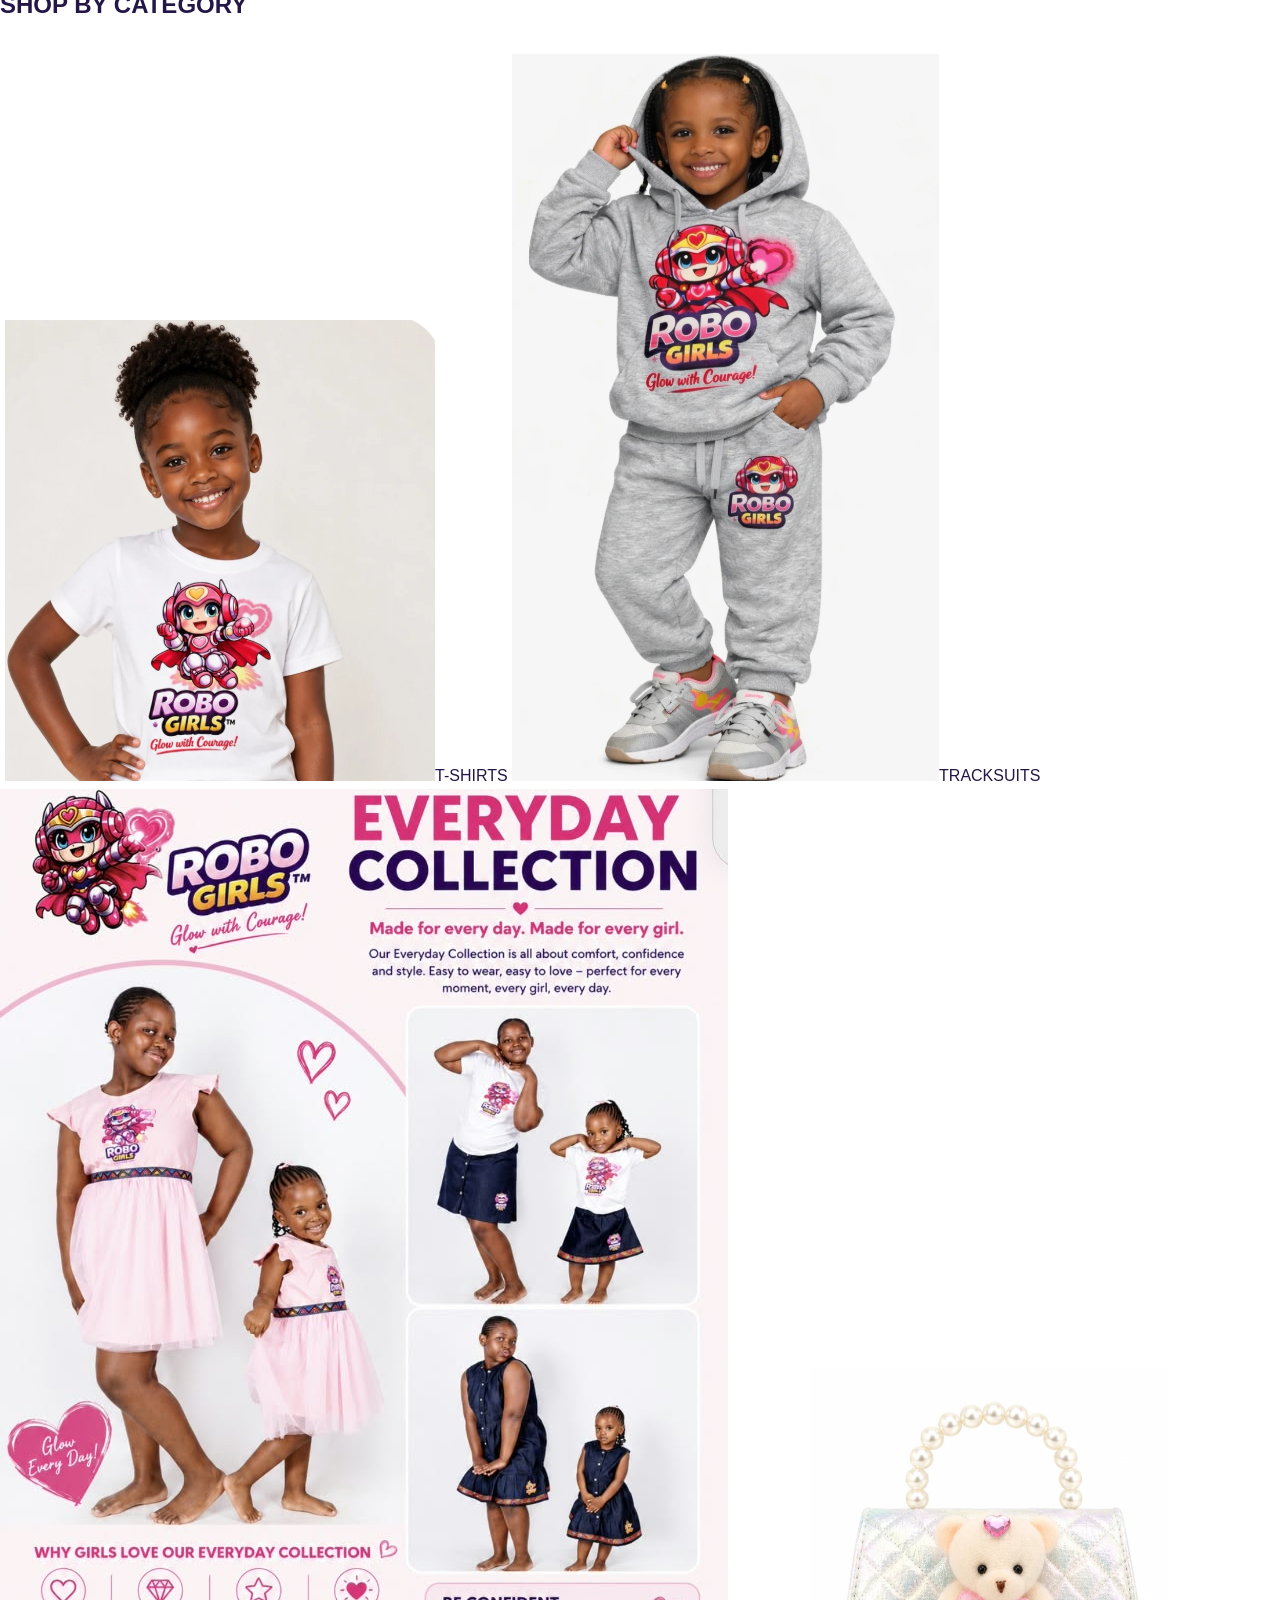
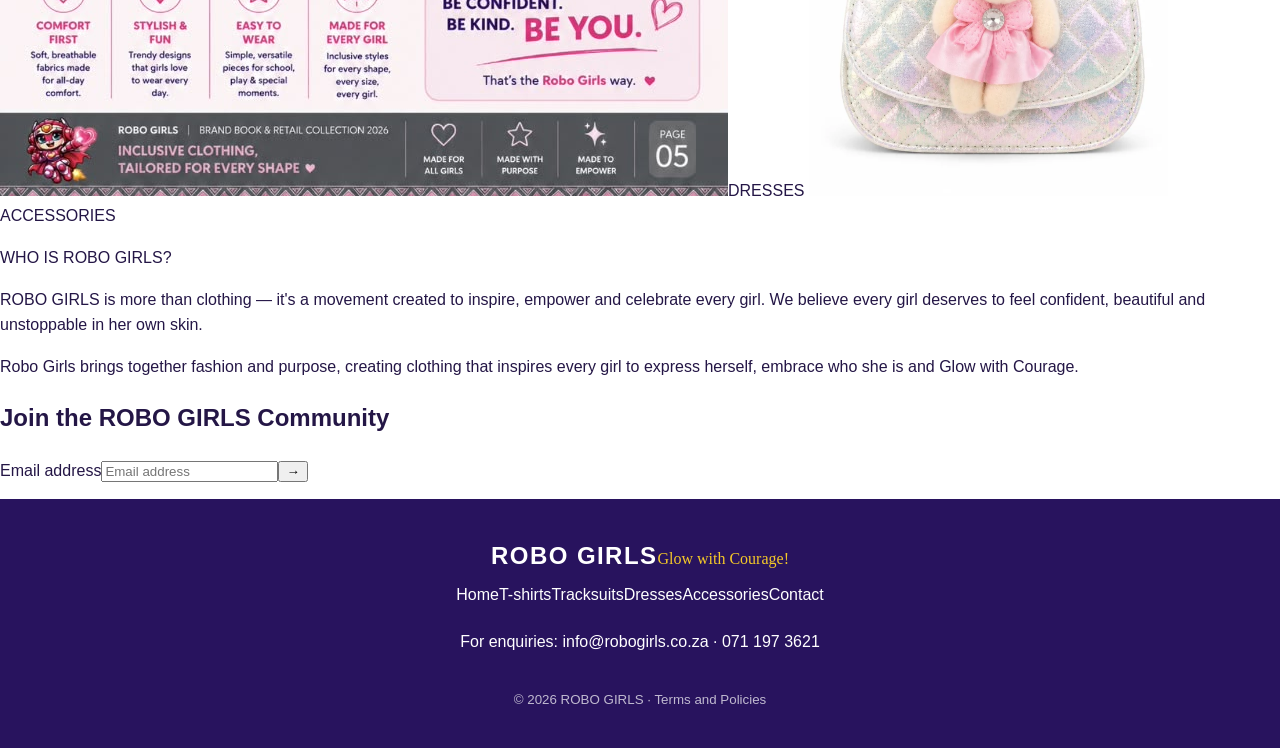
==== commit 7bf8fe48: "Rebuild homepage around live Robo Girls storefront reference" ====
--- a/index.html
+++ b/index.html
@@ -1,100 +1,126 @@
 <!doctype html>
 <html lang="en">
 <head>
-<meta charset="utf-8"><meta name="viewport" content="width=device-width,initial-scale=1">
-<meta name="description" content="Robo Girls — The Glow with Courage Collection 2026. Fashion that celebrates every girl.">
+<meta charset="utf-8">
+<meta name="viewport" content="width=device-width,initial-scale=1">
+<meta name="description" content="Shop Robo Girls — Glow with Courage. Fashion made for every girl to feel confident, comfortable and proud.">
+<meta name="theme-color" content="#ffb4d7">
 <title>ROBO GIRLS | Glow with Courage!</title>
 <link rel="stylesheet" href="style.css">
 </head>
 <body>
-<div class="topbar">GLOW WITH COURAGE! <span>♥</span> DESIGNED FOR EVERY GIRL</div>
+<div class="announcement" aria-label="Brand announcements">
+  <button class="announcement-arrow" id="announcement-prev" aria-label="Previous announcement">‹</button>
+  <p id="announcement-message">⭐ GLOW WITH COURAGE — FASHION MADE FOR EVERY GIRL TO FEEL CONFIDENT, COMFORTABLE AND PROUD ⭐</p>
+  <button class="announcement-arrow" id="announcement-next" aria-label="Next announcement">›</button>
+</div>
 <header class="site-header">
-  <a href="#home" class="wordmark">ROBO <b>GIRLS</b><small>Glow with Courage!</small></a>
-  <button class="menu" id="menu" aria-label="Open menu">☰</button>
-  <nav id="nav"><a href="#collections">Collections</a><a href="#story">Our Story</a><a href="#fit">Find Your Fit</a><a href="#retail">Growing Together</a><a href="#contact">Let's Connect</a></nav>
-  <a class="shop-btn" href="#collections">SHOP</a>
+  <a href="#home" class="brand-mark" aria-label="Robo Girls home"><img src="assets/brand-book/brand-book-cover.png" alt="Robo Girls"></a>
+  <button class="menu" id="menu" aria-label="Open menu" aria-expanded="false">☰</button>
+  <nav id="nav" aria-label="Main navigation">
+    <a href="#home">Home</a><a href="#contact">Contact</a><a href="#tshirts">T-shirts</a><a href="#tracksuits">Tracksuits</a><a href="#dresses">Dresses</a><a href="#accessories">Accessories</a>
+  </nav>
+  <div class="header-tools">
+    <button aria-label="Search products" title="Search products" id="search-toggle"><svg viewBox="0 0 24 24" aria-hidden="true"><circle cx="10.8" cy="10.8" r="6.8"></circle><path d="m16 16 5 5"></path></svg></button>
+    <a href="#community" aria-label="Customer account" title="Customer account"><svg viewBox="0 0 24 24" aria-hidden="true"><circle cx="12" cy="8" r="3.5"></circle><path d="M4.5 21c.5-4.2 3.1-6.5 7.5-6.5s7 2.3 7.5 6.5"></path></svg></a>
+    <button id="cart-open" aria-label="Open demo shopping bag" title="Shopping bag"> <svg viewBox="0 0 24 24" aria-hidden="true"><path d="M5 8h14l1 13H4L5 8Z"></path><path d="M9 8V6a3 3 0 0 1 6 0v2"></path></svg><span id="cart-count" class="cart-count">0</span></button>
+  </div>
 </header>
 
+<form class="search-panel" id="search-panel" role="search" hidden>
+  <label for="product-search">Search the collection</label>
+  <input id="product-search" type="search" placeholder="Try T-shirts or tracksuits">
+  <button type="button" id="search-close" aria-label="Close search">✕</button>
+</form>
+
 <main id="home">
-  <section class="hero">
-    <div class="hero-copy">
-      <p class="hero-kicker">THE GLOW WITH COURAGE COLLECTION 2026</p>
-      <h1>ROBO <span>GIRLS</span></h1>
-      <div class="hero-script">The Glow with Courage</div>
-      <p>Fashion that celebrates every girl.</p>
-      <a href="#collections">SHOP THE COLLECTION ↓</a>
+  <section class="hero-carousel" aria-label="Featured Robo Girls collection">
+    <div class="hero-slide active">
+      <img src="assets/brand-book/cover-collection.png" alt="Robo Girls Glow with Courage collection">
+      <a class="hero-cta" href="#glow-picks">Shop Now</a>
     </div>
-    <div class="hero-image"><img src="https://raw.githubusercontent.com/Luxolog/Robo-Girls/main/assets/brand-book/cover-collection.png" alt="Two girls wearing Robo Girls pink dresses."></div>
+    <div class="hero-slide">
+      <img src="assets/brand-book/hero-tracksuits.png" alt="Robo Girls Hero Tracksuit collection">
+      <a class="hero-cta" href="#tracksuits">Shop Tracksuits</a>
+    </div>
+    <div class="hero-slide">
+      <img src="assets/brand-book/empowerment-tees.png" alt="Robo Girls Empowerment T-shirts">
+      <a class="hero-cta" href="#tshirts">Shop T-shirts</a>
+    </div>
+    <button class="hero-arrow hero-prev" id="hero-prev" aria-label="Previous featured image">‹</button>
+    <button class="hero-arrow hero-next" id="hero-next" aria-label="Next featured image">›</button>
+    <div class="hero-dots" id="hero-dots" aria-label="Choose featured image"></div>
   </section>
 
-  <section class="welcome section split" id="story">
-    <div class="image-frame founder-frame"><img src="https://raw.githubusercontent.com/Luxolog/Robo-Girls/main/assets/brand-book/founder-story.png" alt="Robo Girls founder story imagery."></div>
-    <div class="copy">
-      <p class="kicker">A BRAND. A MOVEMENT. A FUTURE.</p>
-      <h2>Welcome to <span>ROBO GIRLS</span></h2>
-      <p>Robo Girls is more than clothing - it is a movement created to inspire, empower and celebrate every girl. We believe that every girl deserves to feel confident, beautiful and unstoppable in her own skin.</p>
-      <p>That is why we design inclusive, stylish and comfortable clothing that fits every shape, every size and every dream.</p>
-      <p>Our mission is simple: to remind girls that their glow comes from courage, kindness and believing in themselves.</p>
-      <p>This Brand Book is a reflection of who we are, what we stand for and the collections we are so proud to share with the world.</p>
-      <blockquote>“We don't just dress girls.<br>We empower them.”</blockquote>
+  <section class="products-section" id="glow-picks">
+    <div class="section-heading"><h1>⭐ GLOW GEAR PICKS</h1><a href="#all-products">View all</a></div>
+    <div class="product-grid" id="featured-products">
+      <article class="product-card" data-category="accessories" data-name="Pearl Bear Crossbody Handbag">
+        <a class="product-image" href="#accessories"><img src="assets/robo-girls-teddy-handbag.png" alt="Robo Girls Pearl Bear Crossbody Handbag"></a>
+        <div class="product-info"><a class="product-name" href="#accessories">ROBO GIRLS Pearl Bear Crossbody Handbag</a><p class="price">R 190.00</p><button class="add-button" data-product="Pearl Bear Crossbody Handbag" data-price="190">Add to bag</button></div>
+      </article>
+      <article class="product-card" data-category="tshirts" data-name="Empowerment T-Shirt">
+        <a class="product-image" href="#tshirts"><img src="assets/robo-girls-white-tee.png" alt="Robo Girls Empowerment T-Shirt in white"></a>
+        <div class="product-info"><a class="product-name" href="#tshirts">Empowerment T-Shirt</a><p class="price">R 150.00</p><button class="add-button" data-product="Empowerment T-Shirt" data-price="150">Add to bag</button></div>
+      </article>
+      <article class="product-card" data-category="tshirts" data-name="Empowerment T-Shirt Black">
+        <a class="product-image" href="#tshirts"><img src="assets/robo-girls-black-tee.png" alt="Robo Girls Empowerment T-Shirt in black"></a>
+        <div class="product-info"><a class="product-name" href="#tshirts">Empowerment T-Shirt - Black</a><p class="price">R 150.00</p><button class="add-button" data-product="Empowerment T-Shirt - Black" data-price="150">Add to bag</button></div>
+      </article>
+      <article class="product-card sold-out" data-category="dresses" data-name="Glow with Courage Girls Dress">
+        <span class="stock-badge">Sold out</span>
+        <a class="product-image" href="#dresses"><img src="assets/brand-book/everyday-collection.png" alt="Robo Girls Glow with Courage collection"></a>
+        <div class="product-info"><a class="product-name" href="#dresses">Glow with Courage Girls Dress | ROBO GIRLS Superhero Tulle Dress</a><p class="price">R 320.00</p><button class="add-button" disabled>Sold out</button></div>
+      </article>
+      <article class="product-card" data-category="tshirts" data-name="ROBO GIRLS 3-Pack Empowerment Tees">
+        <a class="product-image" href="#tshirts"><img src="assets/brand-book/empowerment-tees.png" alt="Robo Girls Empowerment T-shirts collection"></a>
+        <div class="product-info"><a class="product-name" href="#tshirts">ROBO GIRLS 3-Pack Empowerment Tees</a><p class="price">R 450.00</p><button class="add-button" data-product="ROBO GIRLS 3-Pack Empowerment Tees" data-price="450">Add to bag</button></div>
+      </article>
+      <article class="product-card" data-category="tracksuits" data-name="ROBO GIRLS Grey Tracksuits">
+        <a class="product-image" href="#tracksuits"><img src="assets/robo-girls-grey-tracksuit.png" alt="Robo Girls Grey Tracksuit"></a>
+        <div class="product-info"><a class="product-name" href="#tracksuits">ROBO GIRLS Grey Tracksuits</a><p class="price">R 320.00</p><button class="add-button" data-product="ROBO GIRLS Grey Tracksuits" data-price="320">Add to bag</button></div>
+      </article>
+    </div>
+    <p class="prototype-note">Storefront preview — add-to-bag is a demonstration only. Product details and availability must be confirmed before launch.</p>
+  </section>
+
+  <section class="category-band" id="all-products">
+    <div class="section-heading"><h2>SHOP BY CATEGORY</h2></div>
+    <div class="category-grid">
+      <a href="#tshirts" class="category-tile"><img src="assets/robo-girls-white-tee.png" alt=""><span>T-SHIRTS</span></a>
+      <a href="#tracksuits" class="category-tile"><img src="assets/robo-girls-grey-tracksuit.png" alt=""><span>TRACKSUITS</span></a>
+      <a href="#dresses" class="category-tile"><img src="assets/brand-book/everyday-collection.png" alt=""><span>DRESSES</span></a>
+      <a href="#accessories" class="category-tile"><img src="assets/robo-girls-teddy-handbag.png" alt=""><span>ACCESSORIES</span></a>
     </div>
   </section>
 
-  <section class="purpose section split" id="purpose">
-    <div class="copy">
-      <p class="kicker">OUR PURPOSE</p><h2>EVERY GIRL HAS A STORY.<br>THIS IS OURS.</h2>
-      <h3>OUR STORY</h3>
-      <p>Robo Girls was born from a simple but powerful belief: every girl deserves to feel seen, celebrated and confident.</p>
-      <p>As a mother, survivor and dreamer, our founder Maserame Mazibuko saw the need for clothing that not only looks beautiful but makes every girl feel like she belongs.</p>
-      <h3>OUR MISSION</h3>
-      <p>To inspire confidence, encourage self-love and empower girls to be unstoppable through inclusive, stylish and comfortable clothing made just for them.</p>
-      <div class="script">Glow with Courage!</div>
-      <h3>OUR PURPOSE</h3>
-      <p>We exist to empower girls through inclusive fashion that celebrates every shape, every size and every story.</p>
-      <p>We design with love, purpose and intention - because when girls feel good in what they wear, they glow with courage.</p>
-      <h3>OUR VALUES</h3>
-      <div class="values"><b>INCLUSIVE</b><span>Made for every girl, every shape and every size.</span><b>STYLISH</b><span>Trendy designs that girls love to wear.</span><b>EMPOWERING</b><span>Clothing that builds confidence and self-belief.</span><b>COURAGEOUS</b><span>Encouraging girls to dream big and be brave.</span></div>
-    </div>
-    <div class="image-frame tall"><img src="https://raw.githubusercontent.com/Luxolog/Robo-Girls/main/assets/brand-book/our-purpose.png" alt="Robo Girls girls wearing the collection."></div>
+  <section class="story-banner">
+    <p class="story-kicker">WHO IS ROBO GIRLS?</p>
+    <p>ROBO GIRLS is more than clothing — it's a movement created to inspire, empower and celebrate every girl. We believe every girl deserves to feel confident, beautiful and unstoppable in her own skin.</p>
+    <p>Robo Girls brings together fashion and purpose, creating clothing that inspires every girl to express herself, embrace who she is and Glow with Courage.</p>
   </section>
 
-  <section class="collections section" id="collections">
-    <div class="heading"><p class="kicker">THE GLOW WITH COURAGE COLLECTION</p><h2>Fashion that celebrates every girl.</h2></div>
-    <div class="collection-grid">
-      <article><img src="https://raw.githubusercontent.com/Luxolog/Robo-Girls/main/assets/robo-girls-black-tee.png" alt="Robo Girls Empowerment T-Shirts"><div><span>EMPOWERMENT T-SHIRTS</span><h3>BE CONFIDENT. BE KIND. BE YOU.</h3><p>Our Empowerment T-Shirts are designed to inspire confidence, self-love and courage in every girl. Made for everyday wear. Made to empower.</p><a href="#contact">ENQUIRE</a></div></article>
-      <article><img src="https://raw.githubusercontent.com/Luxolog/Robo-Girls/main/assets/robo-girls-white-tee.png" alt="Robo Girls Everyday Collection"><div><span>EVERYDAY COLLECTION</span><h3>Made for every day. Made for every girl.</h3><p>Comfort, confidence and style - easy to wear, easy to love, perfect for every moment, every girl, every day.</p><a href="#contact">ENQUIRE</a></div></article>
-      <article><img src="https://raw.githubusercontent.com/Luxolog/Robo-Girls/main/assets/robo-girls-grey-tracksuit.png" alt="Robo Girls Hero Tracksuit Collection"><div><span>HERO TRACKSUIT COLLECTION</span><h3>Comfort that empowers. Style that inspires.</h3><p>Made for movement, made for confidence, made for every girl who's ready to shine. Soft. Stylish. Strong - just like her.</p><a href="#contact">ENQUIRE</a></div></article>
-    </div>
-  </section>
-
-  <section class="fit section split" id="fit">
-    <div class="image-frame"><img src="https://raw.githubusercontent.com/Luxolog/Robo-Girls/main/assets/brand-book/fit-guide.png" alt="Robo Girls fit guide imagery."></div>
-    <div class="copy"><p class="kicker">FIND YOUR PERFECT FIT</p><h2>Different sizes. Same age. Every girl is unique.</h2>
-      <p>At Robo Girls, we celebrate every shape and size. Our clothes are designed to fit and flatter every girl, so she can feel confident, comfortable and free to shine.</p>
-      <p>Because every girl deserves to Glow with Courage!</p>
-      <h3>OUR FIT PROMISE</h3><ul><li>Designed for every body shape</li><li>Comfortable fit that allows you to move</li><li>Soft, breathable fabrics</li><li>Styles that make every girl feel confident</li></ul>
-      <div class="bold">BE BOLD.<br>BE BRAVE.<br><span>BE YOU.</span></div>
-    </div>
-  </section>
-
-  <section class="retail section split" id="retail">
-    <div class="copy"><p class="kicker">GROWING TOGETHER</p><h2>PARTNERING FOR A BRIGHTER FUTURE</h2>
-      <p>Robo Girls is ready to grow with leading South African retailers and bring affordable, inclusive fashion to more families across the country.</p>
-      <div class="retail-list"><div><b>PROUDLY SOUTH AFRICAN</b><span>Designed for South African girls and families.</span></div><div><b>INCLUSIVE SIZING</b><span>Regular Sizes and Comfort Sizes, because every girl deserves to feel confident.</span></div><div><b>AFFORDABLE FASHION</b><span>Stylish, quality clothing at accessible prices for everyday wear.</span></div><div><b>QUALITY YOU CAN TRUST</b><span>Comfort, durability and attention to detail in every piece.</span></div><div><b>RETAIL READY</b><span>Consistent collections, strong brand identity and reliable supply.</span></div></div>
-      <p class="closing">We look forward to the opportunity to grow together by bringing the Robo Girls collection to families across South Africa.</p>
-    </div>
-    <div class="image-frame"><img src="https://raw.githubusercontent.com/Luxolog/Robo-Girls/main/assets/brand-book/everyday-collection.png" alt="Robo Girls collection family imagery."></div>
-  </section>
-
-  <section class="contact section split" id="contact">
-    <div class="image-frame"><img src="https://raw.githubusercontent.com/Luxolog/Robo-Girls/main/assets/brand-book/brand-book-cover.png" alt="Robo Girls contact page imagery."></div>
-    <div class="copy"><p class="kicker">LET'S CONNECT</p><h2>WE WOULD LOVE TO HEAR FROM YOU!</h2>
-      <p>For enquiries, partnerships, wholesale opportunities or more information about Robo Girls, get in touch.</p>
-      <div class="contact-details"><a href="mailto:info@robogirls.co.za"><b>EMAIL</b><span>info@robogirls.co.za</span></a><a href="https://www.robogirls.co.za"><b>WEBSITE</b><span>www.robogirls.co.za</span></a><a href="tel:+27711973621"><b>PHONE</b><span>071 197 3621</span></a><a href="https://www.tiktok.com/@robo.girls"><b>TIKTOK</b><span>@robo.girls</span></a><a href="https://www.instagram.com/robogirls2026/"><b>INSTAGRAM</b><span>@robogirls2026</span></a></div>
-      <div class="script">We can't wait to grow together! ♥</div>
-    </div>
+  <section class="community" id="community">
+    <h2>Join the ROBO GIRLS Community</h2>
+    <form id="newsletter-form"><label class="visually-hidden" for="newsletter-email">Email address</label><input type="email" id="newsletter-email" placeholder="Email address" required><button type="submit" aria-label="Join community">→</button></form>
+    <p id="newsletter-message" role="status"></p>
   </section>
 </main>
-<footer><strong>ROBO GIRLS™</strong><span>Glow with Courage!</span><small>© 2026 Robo Girls</small></footer>
+
+<footer id="contact">
+  <div class="footer-brand"><strong>ROBO GIRLS</strong><span>Glow with Courage!</span></div>
+  <nav aria-label="Footer navigation"><a href="#home">Home</a><a href="#tshirts">T-shirts</a><a href="#tracksuits">Tracksuits</a><a href="#dresses">Dresses</a><a href="#accessories">Accessories</a><a href="mailto:info@robogirls.co.za">Contact</a></nav>
+  <p>For enquiries: <a href="mailto:info@robogirls.co.za">info@robogirls.co.za</a> · <a href="tel:+27711973621">071 197 3621</a></p>
+  <small>© 2026 ROBO GIRLS · <a href="#contact">Terms and Policies</a></small>
+</footer>
+
+<aside class="cart-drawer" id="cart-drawer" aria-label="Demonstration shopping bag" hidden>
+  <div class="cart-head"><h2>Your bag <span id="drawer-count">(0)</span></h2><button id="cart-close" aria-label="Close shopping bag">✕</button></div>
+  <div id="cart-items"><p>Your bag is empty.</p></div>
+  <div class="cart-total"><strong>Subtotal</strong><strong id="cart-total">R 0.00</strong></div>
+  <p class="prototype-note">Demo only — checkout and payments are not connected.</p>
+</aside>
+<div class="drawer-backdrop" id="drawer-backdrop" hidden></div>
 <script src="app.js"></script>
-</body></html>+</body>
+</html>
--- a/style.css
+++ b/style.css
@@ -1 +1,87 @@
-:root{--pink:#d72d70;--pink-light:#f8dfe9;--blush:#fff6f9;--purple:#28135e;--purple2:#382078;--gold:#f5c928;--ink:#241646;--white:#fff;--line:#efbfd1}*{box-sizing:border-box}html{scroll-behavior:smooth}body{margin:0;color:var(--ink);background:#fff;font-family:Arial,Helvetica,sans-serif;line-height:1.55}.topbar{background:var(--purple);color:#fff;text-align:center;font-weight:800;letter-spacing:.12em;font-size:.72rem;padding:10px}.topbar span{color:var(--gold);margin:0 12px}.site-header{position:sticky;top:0;z-index:20;background:#fffafcfa;backdrop-filter:blur(12px);border-bottom:1px solid var(--line);height:82px;padding:0 5vw;display:flex;align-items:center;gap:30px}.wordmark{font-weight:900;color:var(--purple);font-size:1.25rem;line-height:.9;white-space:nowrap}.wordmark b{color:var(--pink)}.wordmark small{display:block;color:var(--pink);font-size:.42rem;letter-spacing:.15em;margin-top:7px;text-transform:uppercase}.site-header nav{margin-left:auto;display:flex;gap:26px}.site-header nav a{font-size:.76rem;font-weight:800;color:var(--purple);text-transform:uppercase;letter-spacing:.04em}.shop-btn{background:var(--pink);color:#fff;padding:11px 17px;border-radius:24px;font-size:.72rem;font-weight:900}.menu{display:none;border:0;background:none;font-size:1.4rem;color:var(--purple)}.hero{position:relative;background:#f1b7ca}.hero>img{display:block;width:100%;max-height:760px;object-fit:cover;object-position:center top}.hero-overlay{position:absolute;bottom:26px;left:50%;transform:translateX(-50%)}.hero-overlay a{display:inline-block;background:var(--purple);color:#fff;border-radius:28px;padding:13px 22px;font-size:.72rem;font-weight:900;letter-spacing:.08em}.section{padding:90px 7vw}.split{display:grid;grid-template-columns:1fr 1fr;gap:70px;align-items:center}.image-frame{background:var(--pink-light);border:1px solid var(--line);padding:10px;box-shadow:0 18px 45px #4a1b3b18}.image-frame img{display:block;width:100%;height:auto}.image-frame.tall img{max-height:800px;object-fit:cover}.copy{max-width:620px}.kicker{color:var(--pink);font-size:.75rem;font-weight:900;letter-spacing:.13em;margin:0 0 13px;text-transform:uppercase}.copy h1,.copy h2,.heading h2{font-size:clamp(2.4rem,5vw,4.5rem);line-height:1.03;margin:0 0 22px;color:var(--purple);font-weight:900}.copy h1 span,.copy h2 span{color:var(--pink)}.copy h3{color:var(--pink);font-size:1rem;letter-spacing:.08em;margin:30px 0 8px}.copy p{font-size:1rem}.copy blockquote{margin:28px 0;padding:18px 0 18px 20px;border-left:5px solid var(--pink);font-family:cursive;font-size:1.7rem;color:var(--pink)}.purpose{background:var(--blush)}.purpose .copy{order:1}.purpose .image-frame{order:2}.script{font-family:cursive;color:var(--pink);font-size:2rem;margin:22px 0}.values{display:grid;grid-template-columns:1fr 1fr;gap:10px 20px}.values b{color:var(--pink);font-size:.8rem}.values span{font-size:.78rem}.collections{background:#fff}.heading{text-align:center;margin-bottom:42px}.heading h2{font-size:clamp(2.4rem,5vw,4rem)}.collection-grid{display:grid;grid-template-columns:repeat(3,1fr);gap:22px}.collection-grid article{border:1px solid var(--line);background:#fff;box-shadow:0 12px 30px #4a1b3b12}.collection-grid img{display:block;width:100%;height:500px;object-fit:cover;object-position:top}.collection-grid article>div{padding:20px}.collection-grid article span{font-size:.65rem;color:var(--pink);font-weight:900}.collection-grid h3{color:var(--purple);margin:6px 0;font-size:1.2rem}.collection-grid p{font-size:.8rem;margin:0 0 15px}.collection-grid a{display:inline-block;background:var(--purple);color:#fff;padding:9px 15px;font-size:.65rem;font-weight:900;border-radius:18px}.fit{background:linear-gradient(135deg,#fff,#fff0f5)}.fit .copy ul{padding-left:20px}.fit .copy li{margin:9px 0}.bold{font-weight:900;color:var(--purple);font-size:1.7rem;line-height:1.05;margin-top:24px}.bold span{color:var(--pink)}.retail{background:var(--pink-light)}.retail-list{display:grid;gap:14px;margin:25px 0}.retail-list div{border-left:4px solid var(--pink);padding-left:15px}.retail-list b{display:block;color:var(--pink);font-size:.82rem}.retail-list span{font-size:.78rem}.closing{font-weight:700;color:var(--purple)}.contact{background:var(--blush)}.contact-details{display:grid;gap:10px;margin-top:24px}.contact-details a{display:flex;justify-content:space-between;gap:20px;padding:13px 15px;background:#fff;border:1px solid var(--line);text-decoration:none;color:var(--purple)}.contact-details b{color:var(--pink);font-size:.72rem}.contact-details span{font-size:.78rem}.contact .script{font-size:1.8rem}footer{background:var(--purple);color:#fff;text-align:center;padding:38px 20px;display:flex;flex-direction:column;gap:6px}footer strong{font-size:1.5rem}footer span{color:var(--gold);font-family:cursive}footer small{opacity:.7;margin-top:12px}@media(max-width:900px){.site-header{height:70px}.site-header nav{display:none;position:absolute;left:0;right:0;top:70px;background:#fff;padding:20px 7vw;flex-direction:column;gap:16px;border-bottom:1px solid var(--line)}.site-header nav.show{display:flex}.menu{display:block;order:3;margin-left:auto}.shop-btn{order:4}.split{grid-template-columns:1fr;gap:35px}.purpose .copy,.purpose .image-frame{order:initial}.collection-grid{grid-template-columns:1fr}.collection-grid img{height:auto;max-height:none}.section{padding:60px 5vw}.hero>img{min-height:500px;object-fit:cover}.hero-overlay{bottom:15px}.hero-overlay a{font-size:.62rem}.values{grid-template-columns:1fr 1fr}}@media(max-width:560px){.site-header{padding:0 4vw;gap:10px}.wordmark{font-size:1rem}.site-header nav{top:70px}.topbar{font-size:.58rem}.copy h1,.copy h2{font-size:2.5rem}.collection-grid img{height:auto}.contact-details a{flex-direction:column;gap:3px}.hero>img{min-height:420px}}+:root{--pink:#d72d70;--pink-light:#f8dfe9;--blush:#fff6f9;--purple:#28135e;--purple2:#382078;--gold:#f5c928;--ink:#241646;--white:#fff;--line:#efbfd1;--shadow:0 18px 45px #4a1b3b18}
+*{box-sizing:border-box}
+html{scroll-behavior:smooth;scroll-padding-top:100px}
+body{margin:0;color:var(--ink);background:#fff;font-family:Arial,Helvetica,sans-serif;line-height:1.6}
+a{color:inherit;text-decoration:none}
+img{max-width:100%}
+.topbar{background:var(--purple);color:#fff;text-align:center;font-weight:800;letter-spacing:.12em;font-size:.72rem;padding:10px 14px}
+.topbar span{color:var(--gold);margin:0 12px}
+.site-header{position:sticky;top:0;z-index:20;background:#fffafcf2;backdrop-filter:blur(12px);border-bottom:1px solid var(--line);min-height:82px;padding:12px 5vw;display:flex;align-items:center;gap:30px}
+.wordmark{font-weight:900;color:var(--purple);font-size:1.25rem;line-height:.9;white-space:nowrap}
+.wordmark b{color:var(--pink)}
+.wordmark small{display:block;color:var(--pink);font-size:.42rem;letter-spacing:.15em;margin-top:7px;text-transform:uppercase}
+.site-header nav{margin-left:auto;display:flex;gap:clamp(12px,2vw,26px);align-items:center}
+.site-header nav a{font-size:.72rem;font-weight:800;color:var(--purple);text-transform:uppercase;letter-spacing:.04em}
+.site-header nav a:hover{color:var(--pink)}
+.shop-btn{background:var(--pink);color:#fff;padding:11px 19px;border-radius:24px;font-size:.72rem;font-weight:900;letter-spacing:.08em;white-space:nowrap;transition:transform .2s,background .2s}
+.shop-btn:hover{background:var(--purple);transform:translateY(-2px)}
+.menu{display:none;border:0;background:none;font-size:1.4rem;color:var(--purple);cursor:pointer}
+.hero{display:grid;grid-template-columns:.86fr 1.14fr;min-height:610px;background:linear-gradient(135deg,#f8dfe9,#f1b7ca);overflow:hidden}
+.hero-copy{padding:clamp(40px,7vw,100px) 5vw clamp(40px,7vw,90px) 8vw;display:flex;flex-direction:column;justify-content:center;align-items:flex-start}
+.hero-kicker{font-size:.72rem;font-weight:900;letter-spacing:.14em;color:var(--purple);margin:0 0 20px}
+.hero h1{font-size:clamp(3.5rem,8vw,7.5rem);letter-spacing:-.07em;line-height:.88;color:var(--purple);margin:0;font-weight:950}
+.hero h1 span{display:block;color:var(--pink)}
+.hero-script{font-family:cursive;color:var(--pink);font-size:clamp(1.8rem,3.2vw,3.2rem);margin:18px 0 2px;transform:rotate(-3deg)}
+.hero-copy>p:not(.hero-kicker){font-size:1.12rem;color:var(--purple);margin:10px 0 24px}
+.hero-copy>a{display:inline-block;background:var(--purple);color:#fff;border-radius:28px;padding:14px 22px;font-size:.72rem;font-weight:900;letter-spacing:.08em;transition:transform .2s,background .2s}
+.hero-copy>a:hover{background:var(--pink);transform:translateY(-2px)}
+.hero-image{min-height:100%;display:flex;align-items:stretch;justify-content:center;overflow:hidden}
+.hero-image img{display:block;width:100%;height:100%;min-height:610px;object-fit:cover;object-position:center top}
+.section{padding:clamp(56px,8vw,100px) 7vw}
+.split{display:grid;grid-template-columns:1fr 1fr;gap:clamp(30px,6vw,80px);align-items:center}
+.image-frame{background:var(--pink-light);border:1px solid var(--line);padding:10px;box-shadow:var(--shadow)}
+.image-frame img{display:block;width:100%;height:auto}
+.image-frame.tall img{max-height:800px;object-fit:cover}
+.copy{max-width:650px}
+.kicker{color:var(--pink);font-size:.75rem;font-weight:900;letter-spacing:.13em;margin:0 0 13px;text-transform:uppercase}
+.copy h1,.copy h2,.heading h2{font-size:clamp(2.3rem,4.5vw,4.3rem);line-height:1.03;margin:0 0 22px;color:var(--purple);font-weight:900;letter-spacing:-.04em}
+.copy h1 span,.copy h2 span{color:var(--pink)}
+.copy h3{color:var(--pink);font-size:1rem;letter-spacing:.08em;margin:30px 0 8px}
+.copy p{font-size:1rem}
+.copy blockquote{margin:28px 0;padding:18px 0 18px 20px;border-left:5px solid var(--pink);font-family:cursive;font-size:1.7rem;color:var(--pink)}
+.purpose{background:var(--blush)}
+.purpose .copy{order:1}
+.purpose .image-frame{order:2}
+.script{font-family:cursive;color:var(--pink);font-size:2rem;margin:22px 0}
+.values{display:grid;grid-template-columns:1fr 1fr;gap:10px 20px}
+.values b{color:var(--pink);font-size:.8rem}
+.values span{font-size:.78rem}
+.collections{background:#fff}
+.heading{text-align:center;margin:0 auto 42px;max-width:850px}
+.heading h2{font-size:clamp(2.2rem,4.6vw,4rem)}
+.collection-grid{display:grid;grid-template-columns:repeat(3,minmax(0,1fr));gap:22px}
+.collection-grid article{border:1px solid var(--line);background:#fff;box-shadow:0 12px 30px #4a1b3b12;overflow:hidden;transition:transform .25s,box-shadow .25s}
+.collection-grid article:hover{transform:translateY(-5px);box-shadow:var(--shadow)}
+.collection-grid img{display:block;width:100%;height:420px;object-fit:contain;object-position:center;background:var(--blush);padding:12px}
+.collection-grid article>div{padding:22px}
+.collection-grid article span{font-size:.65rem;color:var(--pink);font-weight:900;letter-spacing:.08em}
+.collection-grid h3{color:var(--purple);margin:6px 0 10px;font-size:1.15rem;line-height:1.25}
+.collection-grid p{font-size:.86rem;margin:0 0 18px}
+.collection-grid a{display:inline-block;background:var(--purple);color:#fff;padding:10px 17px;font-size:.68rem;font-weight:900;letter-spacing:.06em;border-radius:22px}
+.collection-grid a:hover{background:var(--pink)}
+.fit{background:linear-gradient(135deg,#fff,#fff0f5)}
+.fit .copy ul{padding-left:20px}
+.fit .copy li{margin:9px 0}
+.bold{font-weight:900;color:var(--purple);font-size:1.7rem;line-height:1.05;margin-top:24px}
+.bold span{color:var(--pink)}
+.retail{background:var(--pink-light)}
+.retail-list{display:grid;gap:14px;margin:25px 0}
+.retail-list div{border-left:4px solid var(--pink);padding:4px 0 4px 15px}
+.retail-list b{display:block;color:var(--pink);font-size:.82rem}
+.retail-list span{font-size:.85rem}
+.closing{font-weight:700;color:var(--purple)}
+.contact{background:var(--blush)}
+.contact-details{display:grid;gap:10px;margin-top:24px}
+.contact-details a{display:flex;justify-content:space-between;gap:20px;padding:13px 15px;background:#fff;border:1px solid var(--line);color:var(--purple);transition:border-color .2s,transform .2s}
+.contact-details a:hover{border-color:var(--pink);transform:translateX(3px)}
+.contact-details b{color:var(--pink);font-size:.72rem}
+.contact-details span{font-size:.82rem}
+.contact .script{font-size:1.8rem}
+footer{background:var(--purple);color:#fff;text-align:center;padding:38px 20px;display:flex;flex-direction:column;gap:6px}
+footer strong{font-size:1.5rem;letter-spacing:.06em}
+footer span{color:var(--gold);font-family:cursive}
+footer small{opacity:.7;margin-top:12px}
+@media(max-width:1050px){.site-header{gap:18px;padding-left:4vw;padding-right:4vw}.site-header nav{gap:14px}.site-header nav a{font-size:.65rem}.hero{min-height:520px}.hero-image img{min-height:520px}.collection-grid img{height:340px}}
+@media(max-width:850px){.site-header{min-height:70px}.site-header nav{display:none;position:absolute;left:0;right:0;top:100%;background:#fff;padding:20px 7vw;flex-direction:column;align-items:flex-start;gap:16px;border-bottom:1px solid var(--line);box-shadow:0 15px 25px #28135e12}.site-header nav.show{display:flex}.site-header nav a{font-size:.78rem}.menu{display:block;order:3;margin-left:auto}.shop-btn{order:4}.hero{grid-template-columns:1fr 1fr;min-height:470px}.hero-copy{padding:40px 5vw}.hero-image img{min-height:470px}.split{grid-template-columns:1fr;gap:35px}.purpose .copy,.purpose .image-frame{order:initial}.collection-grid{grid-template-columns:1fr 1fr}.section{padding:60px 5vw}}
+@media(max-width:560px){.site-header{padding:0 4vw;gap:10px}.wordmark{font-size:1rem}.topbar{font-size:.58rem;letter-spacing:.07em}.hero{grid-template-columns:1fr}.hero-copy{padding:54px 7vw 38px}.hero h1{font-size:clamp(3.8rem,17vw,5.5rem)}.hero-image{max-height:460px;min-height:0}.hero-image img{height:auto;min-height:0;max-height:460px;object-fit:cover;object-position:center 20%}.hero-script{font-size:2.1rem}.collection-grid{grid-template-columns:1fr}.collection-grid img{height:auto;max-height:420px}.copy h1,.copy h2{font-size:2.5rem}.values{grid-template-columns:1fr 1fr}.contact-details a{flex-direction:column;gap:3px}.section{padding:52px 5vw}}
+@media(prefers-reduced-motion:reduce){html{scroll-behavior:auto}*,*::before,*::after{transition:none!important}}
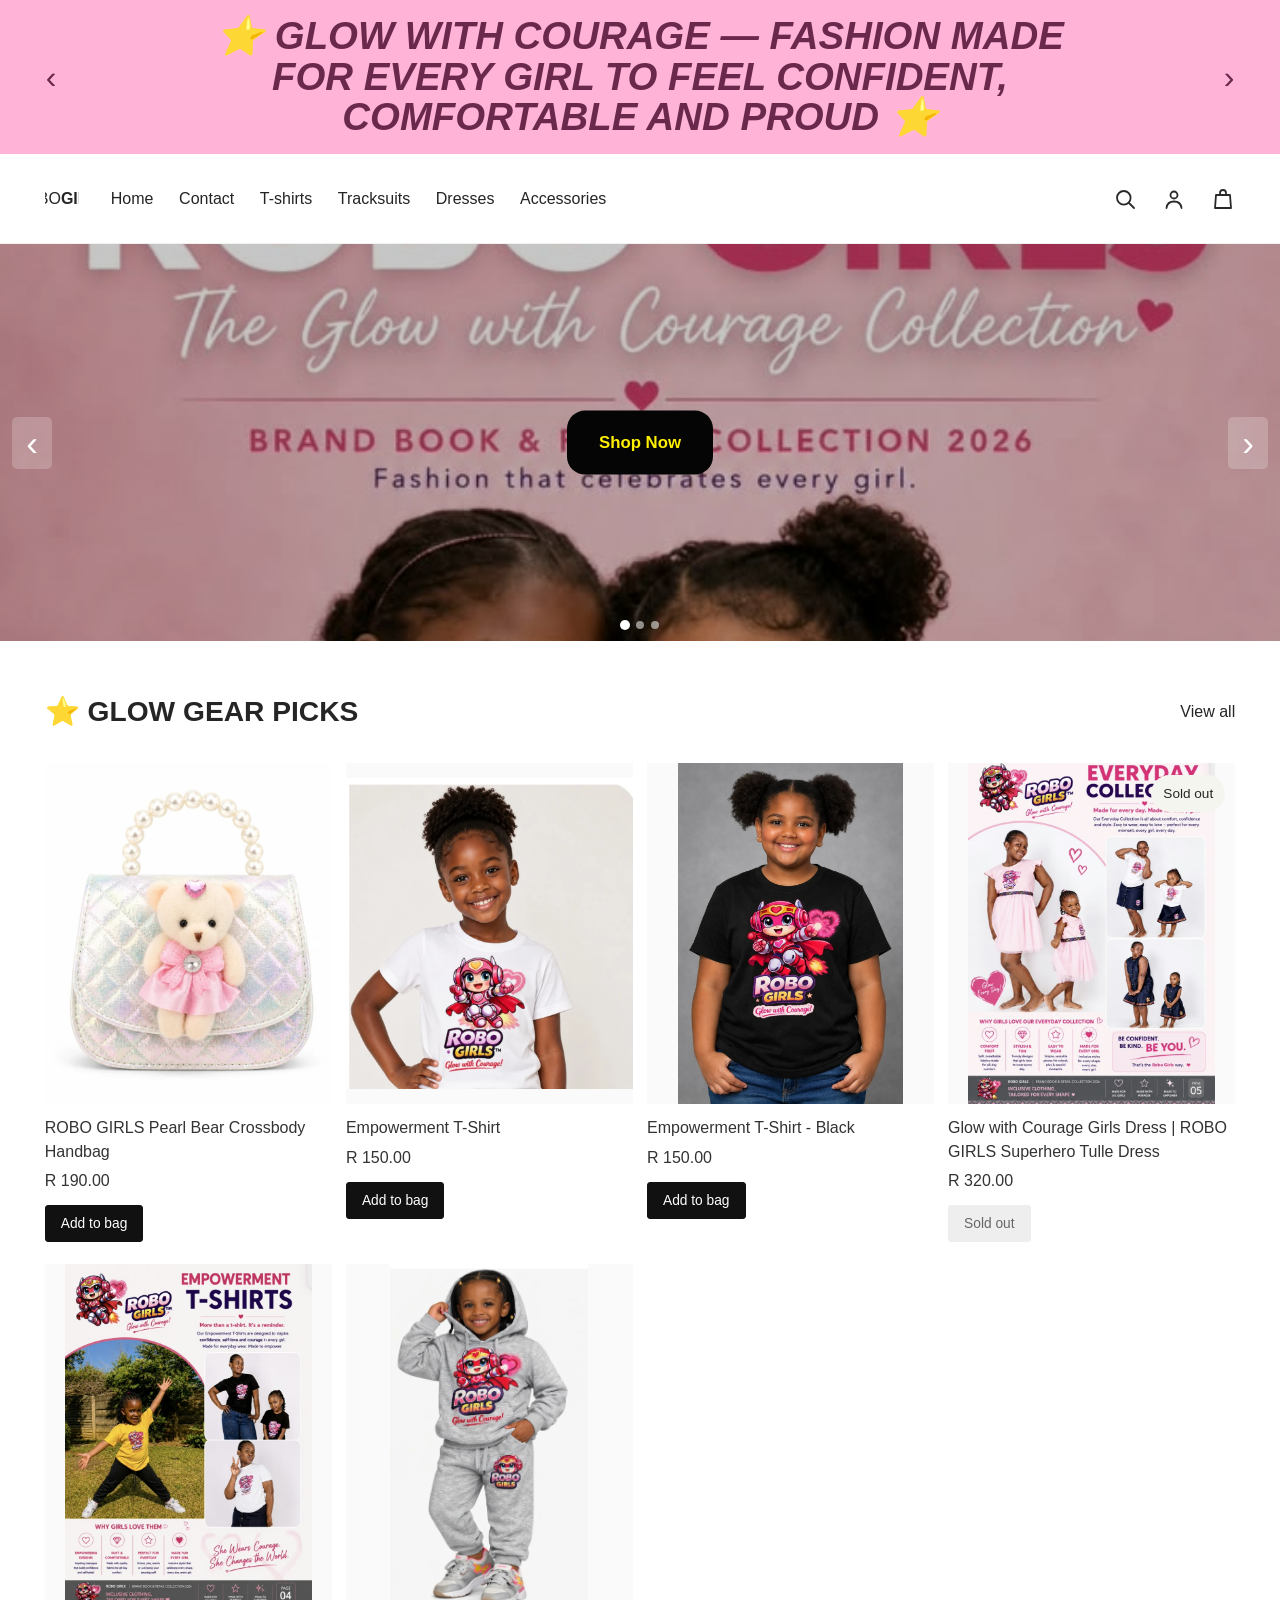
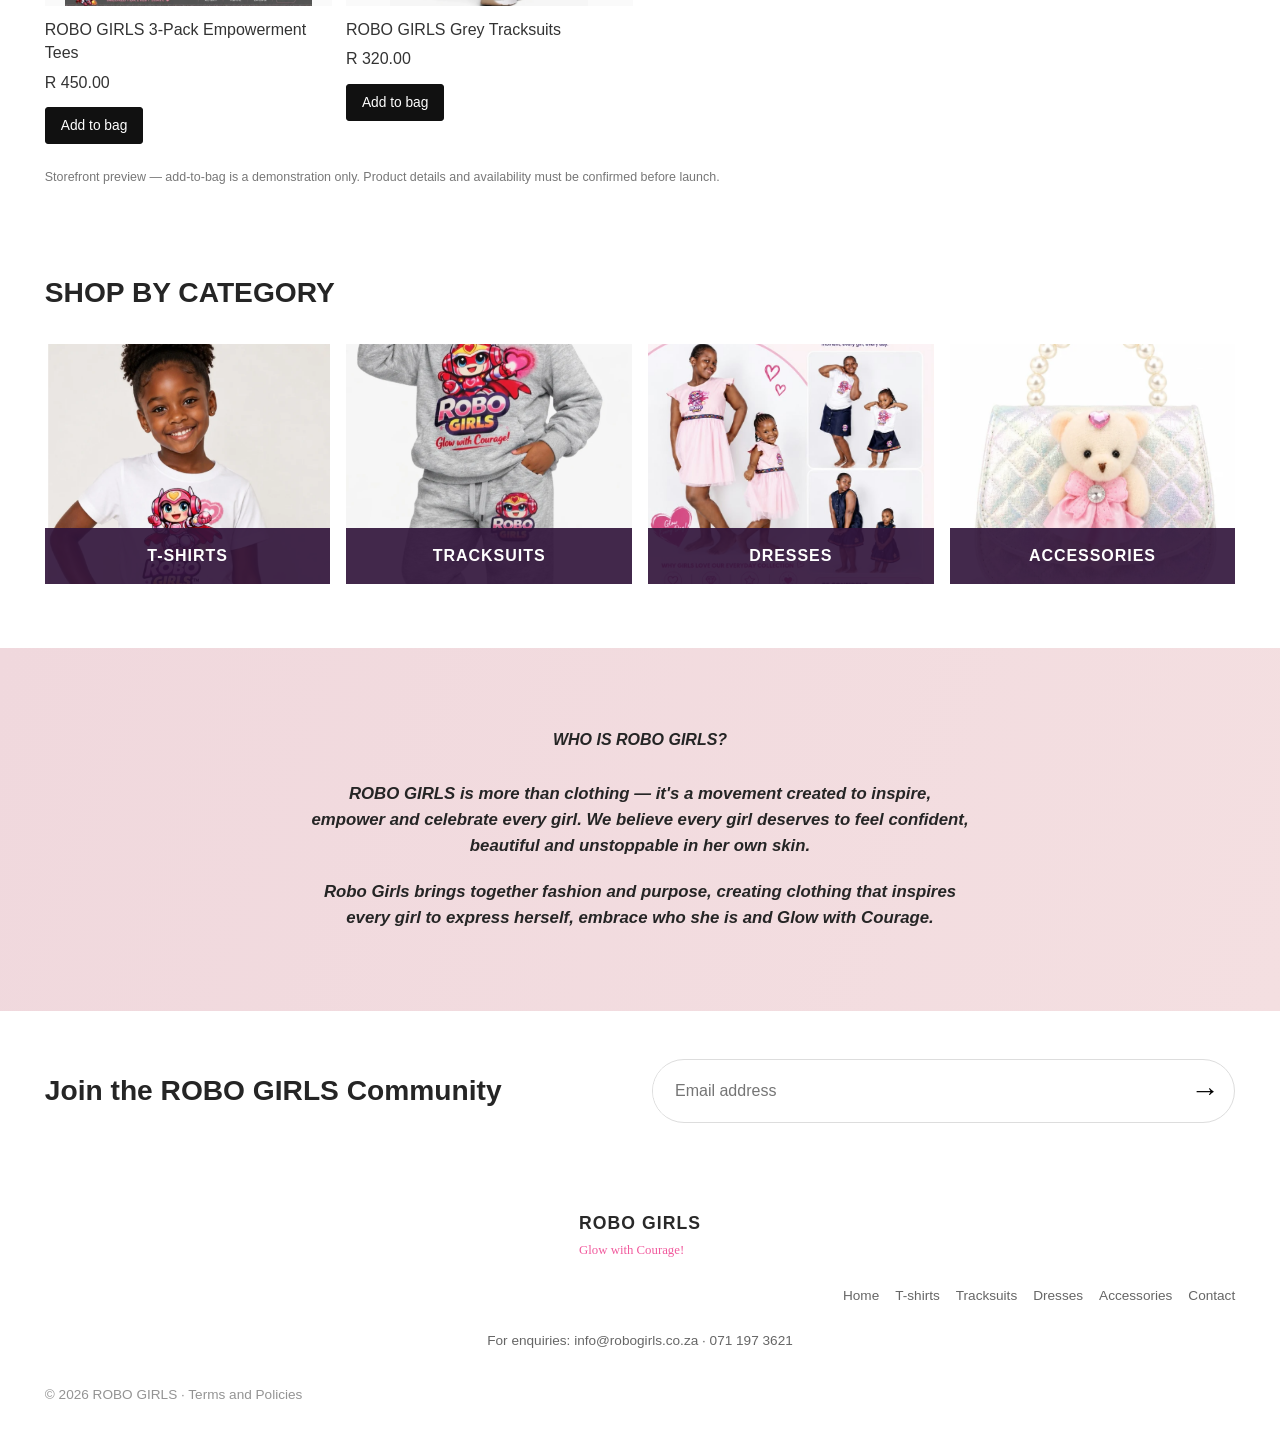
==== commit c17afb3d: "Polish storefront logo and connect category navigation anchors" ====
--- a/index.html
+++ b/index.html
@@ -15,7 +15,7 @@
   <button class="announcement-arrow" id="announcement-next" aria-label="Next announcement">›</button>
 </div>
 <header class="site-header">
-  <a href="#home" class="brand-mark" aria-label="Robo Girls home"><img src="assets/brand-book/brand-book-cover.png" alt="Robo Girls"></a>
+  <a href="#home" class="brand-mark wordmark-mark" aria-label="Robo Girls home"><span>ROBO</span><b>GIRLS</b></a>
   <button class="menu" id="menu" aria-label="Open menu" aria-expanded="false">☰</button>
   <nav id="nav" aria-label="Main navigation">
     <a href="#home">Home</a><a href="#contact">Contact</a><a href="#tshirts">T-shirts</a><a href="#tracksuits">Tracksuits</a><a href="#dresses">Dresses</a><a href="#accessories">Accessories</a>
@@ -55,11 +55,11 @@
   <section class="products-section" id="glow-picks">
     <div class="section-heading"><h1>⭐ GLOW GEAR PICKS</h1><a href="#all-products">View all</a></div>
     <div class="product-grid" id="featured-products">
-      <article class="product-card" data-category="accessories" data-name="Pearl Bear Crossbody Handbag">
+      <article class="product-card" id="accessories" data-category="accessories" data-name="Pearl Bear Crossbody Handbag">
         <a class="product-image" href="#accessories"><img src="assets/robo-girls-teddy-handbag.png" alt="Robo Girls Pearl Bear Crossbody Handbag"></a>
         <div class="product-info"><a class="product-name" href="#accessories">ROBO GIRLS Pearl Bear Crossbody Handbag</a><p class="price">R 190.00</p><button class="add-button" data-product="Pearl Bear Crossbody Handbag" data-price="190">Add to bag</button></div>
       </article>
-      <article class="product-card" data-category="tshirts" data-name="Empowerment T-Shirt">
+      <article class="product-card" id="tshirts" data-category="tshirts" data-name="Empowerment T-Shirt">
         <a class="product-image" href="#tshirts"><img src="assets/robo-girls-white-tee.png" alt="Robo Girls Empowerment T-Shirt in white"></a>
         <div class="product-info"><a class="product-name" href="#tshirts">Empowerment T-Shirt</a><p class="price">R 150.00</p><button class="add-button" data-product="Empowerment T-Shirt" data-price="150">Add to bag</button></div>
       </article>
@@ -67,7 +67,7 @@
         <a class="product-image" href="#tshirts"><img src="assets/robo-girls-black-tee.png" alt="Robo Girls Empowerment T-Shirt in black"></a>
         <div class="product-info"><a class="product-name" href="#tshirts">Empowerment T-Shirt - Black</a><p class="price">R 150.00</p><button class="add-button" data-product="Empowerment T-Shirt - Black" data-price="150">Add to bag</button></div>
       </article>
-      <article class="product-card sold-out" data-category="dresses" data-name="Glow with Courage Girls Dress">
+      <article class="product-card sold-out" id="dresses" data-category="dresses" data-name="Glow with Courage Girls Dress">
         <span class="stock-badge">Sold out</span>
         <a class="product-image" href="#dresses"><img src="assets/brand-book/everyday-collection.png" alt="Robo Girls Glow with Courage collection"></a>
         <div class="product-info"><a class="product-name" href="#dresses">Glow with Courage Girls Dress | ROBO GIRLS Superhero Tulle Dress</a><p class="price">R 320.00</p><button class="add-button" disabled>Sold out</button></div>
@@ -76,7 +76,7 @@
         <a class="product-image" href="#tshirts"><img src="assets/brand-book/empowerment-tees.png" alt="Robo Girls Empowerment T-shirts collection"></a>
         <div class="product-info"><a class="product-name" href="#tshirts">ROBO GIRLS 3-Pack Empowerment Tees</a><p class="price">R 450.00</p><button class="add-button" data-product="ROBO GIRLS 3-Pack Empowerment Tees" data-price="450">Add to bag</button></div>
       </article>
-      <article class="product-card" data-category="tracksuits" data-name="ROBO GIRLS Grey Tracksuits">
+      <article class="product-card" id="tracksuits" data-category="tracksuits" data-name="ROBO GIRLS Grey Tracksuits">
         <a class="product-image" href="#tracksuits"><img src="assets/robo-girls-grey-tracksuit.png" alt="Robo Girls Grey Tracksuit"></a>
         <div class="product-info"><a class="product-name" href="#tracksuits">ROBO GIRLS Grey Tracksuits</a><p class="price">R 320.00</p><button class="add-button" data-product="ROBO GIRLS Grey Tracksuits" data-price="320">Add to bag</button></div>
       </article>
--- a/style.css
+++ b/style.css
@@ -85,3 +85,93 @@
 @media(max-width:850px){.site-header{min-height:70px}.site-header nav{display:none;position:absolute;left:0;right:0;top:100%;background:#fff;padding:20px 7vw;flex-direction:column;align-items:flex-start;gap:16px;border-bottom:1px solid var(--line);box-shadow:0 15px 25px #28135e12}.site-header nav.show{display:flex}.site-header nav a{font-size:.78rem}.menu{display:block;order:3;margin-left:auto}.shop-btn{order:4}.hero{grid-template-columns:1fr 1fr;min-height:470px}.hero-copy{padding:40px 5vw}.hero-image img{min-height:470px}.split{grid-template-columns:1fr;gap:35px}.purpose .copy,.purpose .image-frame{order:initial}.collection-grid{grid-template-columns:1fr 1fr}.section{padding:60px 5vw}}
 @media(max-width:560px){.site-header{padding:0 4vw;gap:10px}.wordmark{font-size:1rem}.topbar{font-size:.58rem;letter-spacing:.07em}.hero{grid-template-columns:1fr}.hero-copy{padding:54px 7vw 38px}.hero h1{font-size:clamp(3.8rem,17vw,5.5rem)}.hero-image{max-height:460px;min-height:0}.hero-image img{height:auto;min-height:0;max-height:460px;object-fit:cover;object-position:center 20%}.hero-script{font-size:2.1rem}.collection-grid{grid-template-columns:1fr}.collection-grid img{height:auto;max-height:420px}.copy h1,.copy h2{font-size:2.5rem}.values{grid-template-columns:1fr 1fr}.contact-details a{flex-direction:column;gap:3px}.section{padding:52px 5vw}}
 @media(prefers-reduced-motion:reduce){html{scroll-behavior:auto}*,*::before,*::after{transition:none!important}}
+
+
+/* Live-storefront inspired homepage */
+:root{--pink:#ffb4d7;--pink-strong:#f15a9d;--purple:#391342;--ink:#252525;--gold:#ffdf48;--line:#ededed}
+body{font-family:Arial,Helvetica,sans-serif;color:var(--ink)}
+a{text-decoration:none}
+.announcement{min-height:128px;background:var(--pink);color:#6a294c;display:grid;grid-template-columns:58px 1fr 58px;align-items:center;padding:16px 22px;text-align:center}
+.announcement p{max-width:930px;margin:0 auto;font-size:clamp(1.15rem,3vw,2.6rem);font-weight:900;font-style:italic;line-height:1.06;text-transform:uppercase}
+.announcement-arrow{border:0;background:transparent;color:#6a294c;font-size:2rem;cursor:pointer}
+.site-header{height:90px;min-height:90px;padding:0 3.5vw;gap:32px;background:#fff;border-bottom:1px solid #f1f1f1}
+.brand-mark{width:34px;height:48px;display:flex;align-items:center;justify-content:center;overflow:hidden;flex:0 0 34px}
+.brand-mark img{height:100%;width:100%;object-fit:cover;object-position:center}
+.site-header nav{margin-left:0;flex:1;gap:clamp(14px,2vw,32px)}
+.site-header nav a{font-size:1rem;font-weight:400;text-transform:none;letter-spacing:0;color:#242424;white-space:nowrap}
+.site-header nav a:hover{color:var(--pink-strong)}
+.header-tools{display:flex;align-items:center;gap:24px;margin-left:auto}
+.header-tools button,.header-tools>a{position:relative;width:25px;height:28px;padding:0;display:inline-flex;align-items:center;justify-content:center;border:0;background:none;color:#292929;cursor:pointer}
+.header-tools svg{width:24px;height:24px;fill:none;stroke:currentColor;stroke-width:1.8;stroke-linecap:round;stroke-linejoin:round}
+.cart-count{position:absolute;top:-5px;right:-9px;min-width:16px;height:16px;border-radius:50%;background:var(--pink-strong);color:#fff;font-size:10px;display:none;align-items:center;justify-content:center}
+.search-panel{position:sticky;top:90px;z-index:19;background:#fff;padding:18px 5vw;border-bottom:1px solid var(--line);display:flex;align-items:center;gap:15px}
+.search-panel[hidden]{display:none}
+.search-panel label{font-weight:700}
+.search-panel input{flex:1;border:1px solid #ddd;border-radius:30px;padding:13px 18px;font-size:1rem}
+.search-panel button{border:0;background:transparent;font-size:1.2rem;cursor:pointer}
+.hero-carousel{position:relative;width:100%;height:clamp(300px,31vw,480px);background:#2e1556;overflow:hidden}
+.hero-slide{position:absolute;inset:0;opacity:0;visibility:hidden;transition:opacity .35s ease}
+.hero-slide.active{opacity:1;visibility:visible}
+.hero-slide img{width:100%;height:100%;display:block;object-fit:cover;object-position:center 35%;filter:brightness(.78)}
+.hero-cta{position:absolute;left:50%;top:50%;transform:translate(-50%,-50%);background:#050505;color:#ffef00;border-radius:18px;padding:19px 32px;font-size:1.05rem;font-weight:700;white-space:nowrap}
+.hero-cta:hover{background:#321143;color:#fff}
+.hero-arrow{position:absolute;top:50%;transform:translateY(-50%);border:0;background:#fff3;color:white;width:40px;height:52px;font-size:2.2rem;cursor:pointer;border-radius:5px}
+.hero-prev{left:12px}.hero-next{right:12px}
+.hero-dots{position:absolute;bottom:12px;left:0;right:0;display:flex;justify-content:center;gap:7px}
+.hero-dots button{width:8px;height:8px;border-radius:50%;border:0;background:#ffffff8a;padding:0;cursor:pointer}
+.hero-dots button.active{background:#fff;transform:scale(1.25)}
+.products-section{padding:54px 3.5vw 46px;background:#fff}
+.section-heading{display:flex;align-items:center;justify-content:space-between;gap:18px;margin-bottom:34px}
+.section-heading h1,.section-heading h2{font-size:clamp(1.35rem,2.2vw,2rem);line-height:1.2;margin:0;font-weight:800;color:#252525}
+.section-heading>a{font-size:1rem;color:#252525;white-space:nowrap}
+.section-heading>a:hover{text-decoration:underline}
+.product-grid{display:grid;grid-template-columns:repeat(4,minmax(0,1fr));gap:22px 14px}
+.product-card{position:relative;min-width:0;background:#fff}
+.product-image{display:block;width:100%;aspect-ratio: .84;background:#fafafa;overflow:hidden}
+.product-image img{display:block;width:100%;height:100%;object-fit:contain;transition:transform .3s ease}
+.product-card:hover .product-image img{transform:scale(1.025)}
+.product-info{padding:12px 0 0}
+.product-name{display:block;font-size:1rem;line-height:1.45;color:#333}
+.product-name:hover{text-decoration:underline}
+.price{margin:5px 0 0;font-size:1rem;color:#333}
+.stock-badge{position:absolute;z-index:2;right:10px;top:12px;background:#f5f5f0;border-radius:22px;padding:8px 12px;font-size:.85rem}
+.add-button{margin-top:12px;padding:10px 15px;background:#111;color:#fff;border:1px solid #111;border-radius:3px;cursor:pointer;font-size:.86rem}
+.add-button:hover:not(:disabled){background:var(--pink-strong);border-color:var(--pink-strong)}
+.add-button:disabled{background:#eee;border-color:#eee;color:#666;cursor:not-allowed}
+.prototype-note{font-size:.78rem;color:#777;margin:24px 0 0}
+.category-band{padding:42px 3.5vw 64px;background:#fff}
+.category-grid{display:grid;grid-template-columns:repeat(4,minmax(0,1fr));gap:16px}
+.category-tile{position:relative;display:block;height:240px;overflow:hidden;background:#fff0f6}
+.category-tile img{width:100%;height:100%;object-fit:cover;transition:transform .3s}
+.category-tile:hover img{transform:scale(1.04)}
+.category-tile span{position:absolute;left:0;right:0;bottom:0;padding:15px 10px;background:#31143be8;color:#fff;text-align:center;font-weight:800;letter-spacing:.06em}
+.story-banner{min-height:360px;padding:70px 20px;background:linear-gradient(110deg,#f0d8dd,#f4dfe1);display:flex;flex-direction:column;align-items:center;justify-content:center;text-align:center}
+.story-banner p{max-width:660px;font-size:1.05rem;font-style:italic;font-weight:700;line-height:1.55;margin:10px auto}
+.story-banner .story-kicker{font-size:1rem;font-weight:900;margin-bottom:18px}
+.community{display:grid;grid-template-columns:1fr 1fr;gap:24px;align-items:center;padding:48px 3.5vw 34px}
+.community h2{font-size:clamp(1.35rem,2.2vw,2rem);margin:0}
+#newsletter-form{display:flex;align-items:center;border:1px solid #ddd;border-radius:40px;overflow:hidden;min-height:64px}
+#newsletter-form input{flex:1;min-width:0;border:0;outline:0;padding:16px 22px;font-size:1rem}
+#newsletter-form button{width:58px;height:58px;border:0;background:transparent;font-size:1.8rem;cursor:pointer}
+#newsletter-message{grid-column:2;margin:0;color:#6a294c;font-size:.9rem}
+footer{background:#fff;color:#555;padding:28px 3.5vw 24px;display:flex;align-items:center;gap:24px;flex-wrap:wrap;text-align:left}
+.footer-brand{display:flex;flex-direction:column;gap:3px}
+.footer-brand strong{font-size:1.1rem;color:#292929}
+.footer-brand span{font-size:.8rem;color:var(--pink-strong)}
+footer nav{display:flex;gap:16px;flex-wrap:wrap;margin-left:auto}
+footer nav a,footer p,footer small{font-size:.85rem;color:#666}
+footer p{margin:0}
+footer small{width:100%;margin-top:8px}
+.cart-drawer{position:fixed;z-index:50;right:0;top:0;bottom:0;width:min(420px,100vw);background:#fff;padding:24px;box-shadow:-10px 0 35px #0002;overflow:auto}
+.cart-drawer[hidden],.drawer-backdrop[hidden]{display:none}
+.cart-head{display:flex;justify-content:space-between;align-items:center;border-bottom:1px solid #eee;padding-bottom:15px}
+.cart-head h2{margin:0;font-size:1.35rem}
+.cart-head button{border:0;background:none;font-size:1.3rem;cursor:pointer}
+.cart-line{display:grid;grid-template-columns:1fr auto;gap:8px;padding:15px 0;border-bottom:1px solid #eee}
+.cart-line button{grid-column:1/-1;justify-self:start;border:0;background:none;color:#9b235c;text-decoration:underline;cursor:pointer;padding:0}
+.cart-total{display:flex;justify-content:space-between;padding:22px 0;font-size:1.1rem}
+.drawer-backdrop{position:fixed;z-index:49;inset:0;background:#0006}
+.visually-hidden{position:absolute!important;width:1px;height:1px;padding:0;margin:-1px;overflow:hidden;clip:rect(0,0,0,0);white-space:nowrap;border:0}
+@media(max-width:950px){.site-header{gap:20px}.site-header nav{gap:15px}.site-header nav a{font-size:.88rem}.header-tools{gap:15px}.product-grid{grid-template-columns:repeat(3,minmax(0,1fr))}.category-tile{height:200px}}
+@media(max-width:760px){.announcement{min-height:95px;grid-template-columns:34px 1fr 34px;padding:12px 8px}.announcement p{font-size:clamp(.9rem,3.4vw,1.45rem)}.site-header{height:70px;min-height:70px;padding:0 4vw;gap:14px}.brand-mark{width:30px;height:42px;flex-basis:30px}.menu{display:block;order:0;margin:0;padding:0}.site-header nav{display:none;position:absolute;top:100%;left:0;right:0;margin:0;padding:20px 6vw;background:#fff;box-shadow:0 12px 20px #0001;flex-direction:column;align-items:flex-start;gap:18px}.site-header nav.show{display:flex}.site-header nav a{font-size:1rem}.header-tools{margin-left:auto;gap:14px}.hero-carousel{height:330px}.hero-slide img{object-position:center}.products-section{padding:36px 4vw}.product-grid{grid-template-columns:repeat(2,minmax(0,1fr));gap:24px 12px}.product-name,.price{font-size:.9rem}.category-band{padding:30px 4vw 42px}.category-grid{grid-template-columns:repeat(2,minmax(0,1fr))}.category-tile{height:190px}.community{grid-template-columns:1fr;gap:20px;padding:36px 4vw}.community h2{font-size:1.5rem}#newsletter-message{grid-column:1}footer{padding:28px 4vw;gap:16px}footer nav{margin-left:0}.story-banner{min-height:300px;padding:50px 24px}}
+@media(max-width:430px){.announcement{min-height:82px}.announcement-arrow{font-size:1.5rem}.site-header{gap:10px}.header-tools{gap:10px}.header-tools svg{width:21px;height:21px}.hero-carousel{height:270px}.hero-cta{padding:14px 24px}.hero-arrow{width:32px;height:42px}.product-grid{gap:20px 10px}.product-image{aspect-ratio:.78}.category-tile{height:150px}.section-heading{margin-bottom:22px}.section-heading h1{font-size:1.2rem}}
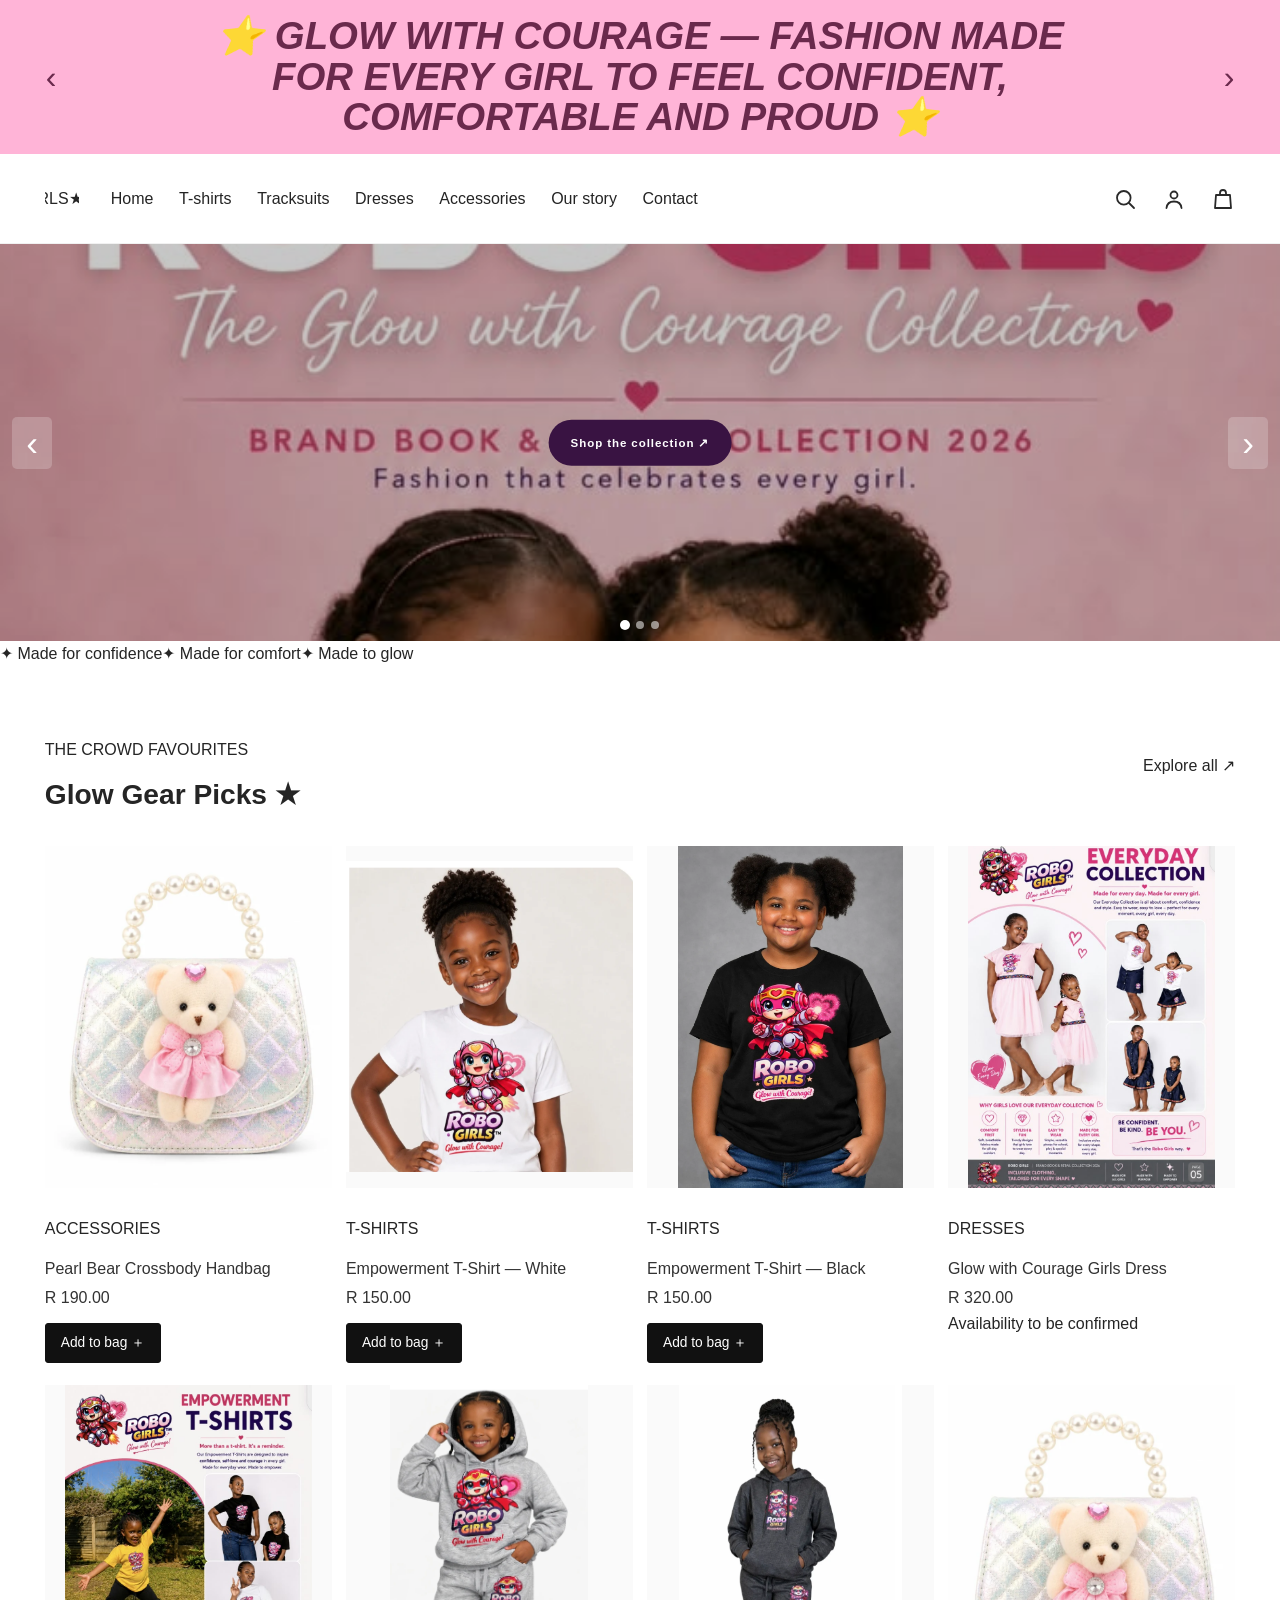
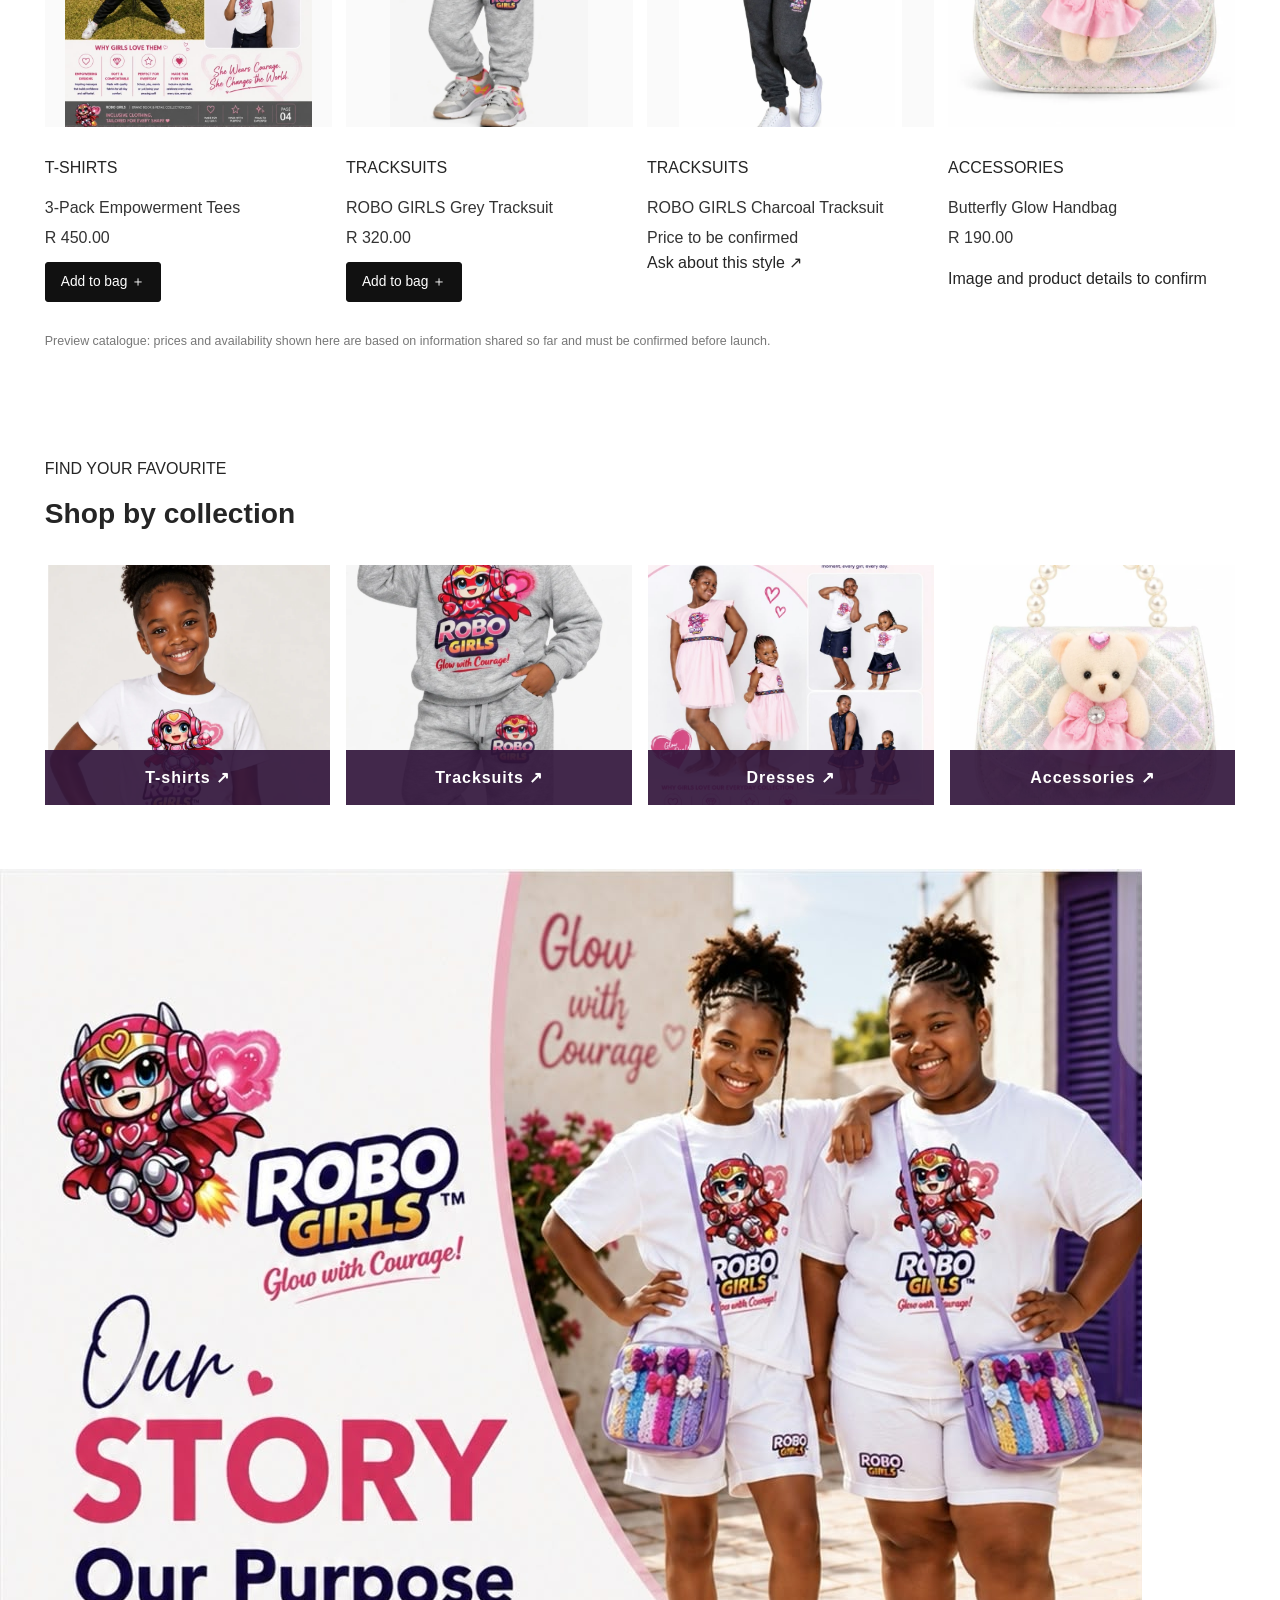
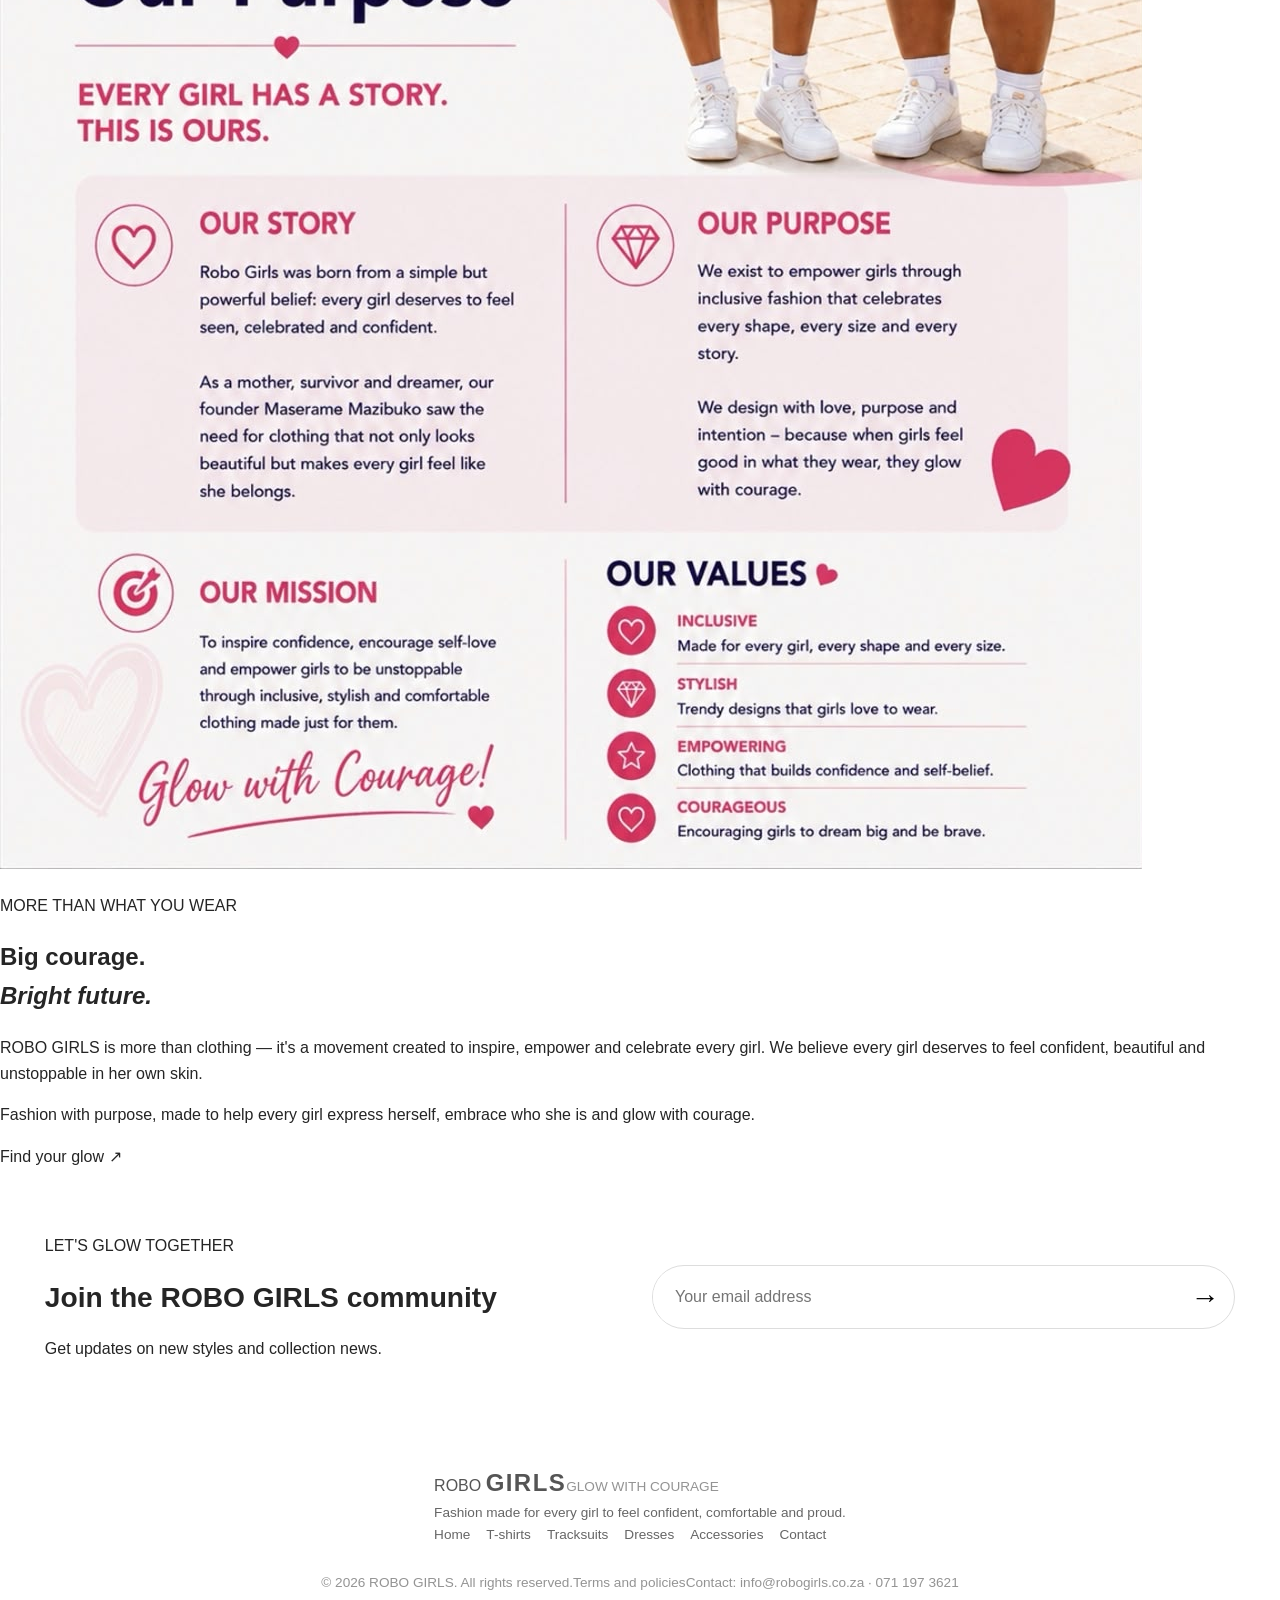
==== commit a1477627: "Rebuild Robo Girls storefront homepage from scratch with refined collection navigation" ====
--- a/index.html
+++ b/index.html
@@ -2,10 +2,13 @@
 <html lang="en">
 <head>
 <meta charset="utf-8">
-<meta name="viewport" content="width=device-width,initial-scale=1">
-<meta name="description" content="Shop Robo Girls — Glow with Courage. Fashion made for every girl to feel confident, comfortable and proud.">
-<meta name="theme-color" content="#ffb4d7">
-<title>ROBO GIRLS | Glow with Courage!</title>
+<meta name="viewport" content="width=device-width, initial-scale=1">
+<meta name="description" content="Discover ROBO GIRLS — playful, empowering fashion made for every girl to feel confident, comfortable and proud. Glow with Courage.">
+<meta name="theme-color" content="#ffb6d8">
+<title>ROBO GIRLS — Glow with Courage</title>
+<link rel="preconnect" href="https://fonts.googleapis.com">
+<link rel="preconnect" href="https://fonts.gstatic.com" crossorigin>
+<link href="https://fonts.googleapis.com/css2?family=Nunito+Sans:wght@400;500;600;700;800;900&family=Playfair+Display:ital,wght@1,600;1,700&display=swap" rel="stylesheet">
 <link rel="stylesheet" href="style.css">
 </head>
 <body>
@@ -14,111 +17,127 @@
   <p id="announcement-message">⭐ GLOW WITH COURAGE — FASHION MADE FOR EVERY GIRL TO FEEL CONFIDENT, COMFORTABLE AND PROUD ⭐</p>
   <button class="announcement-arrow" id="announcement-next" aria-label="Next announcement">›</button>
 </div>
+
 <header class="site-header">
-  <a href="#home" class="brand-mark wordmark-mark" aria-label="Robo Girls home"><span>ROBO</span><b>GIRLS</b></a>
+  <a href="#home" class="brand-mark" aria-label="Robo Girls home"><span class="brand-robo">ROBO</span><span class="brand-girls">GIRLS<span class="brand-star">★</span></span><small>GLOW WITH COURAGE</small></a>
   <button class="menu" id="menu" aria-label="Open menu" aria-expanded="false">☰</button>
   <nav id="nav" aria-label="Main navigation">
-    <a href="#home">Home</a><a href="#contact">Contact</a><a href="#tshirts">T-shirts</a><a href="#tracksuits">Tracksuits</a><a href="#dresses">Dresses</a><a href="#accessories">Accessories</a>
+    <a href="#home">Home</a>
+    <a href="#tshirts">T-shirts</a>
+    <a href="#tracksuits">Tracksuits</a>
+    <a href="#dresses">Dresses</a>
+    <a href="#accessories">Accessories</a>
+    <a href="#our-story">Our story</a>
+    <a href="#contact">Contact</a>
   </nav>
   <div class="header-tools">
     <button aria-label="Search products" title="Search products" id="search-toggle"><svg viewBox="0 0 24 24" aria-hidden="true"><circle cx="10.8" cy="10.8" r="6.8"></circle><path d="m16 16 5 5"></path></svg></button>
-    <a href="#community" aria-label="Customer account" title="Customer account"><svg viewBox="0 0 24 24" aria-hidden="true"><circle cx="12" cy="8" r="3.5"></circle><path d="M4.5 21c.5-4.2 3.1-6.5 7.5-6.5s7 2.3 7.5 6.5"></path></svg></a>
-    <button id="cart-open" aria-label="Open demo shopping bag" title="Shopping bag"> <svg viewBox="0 0 24 24" aria-hidden="true"><path d="M5 8h14l1 13H4L5 8Z"></path><path d="M9 8V6a3 3 0 0 1 6 0v2"></path></svg><span id="cart-count" class="cart-count">0</span></button>
+    <a href="#community" aria-label="Customer account and community" title="Customer account"><svg viewBox="0 0 24 24" aria-hidden="true"><circle cx="12" cy="8" r="3.5"></circle><path d="M4.5 21c.5-4.2 3.1-6.5 7.5-6.5s7 2.3 7.5 6.5"></path></svg></a>
+    <button id="cart-open" aria-label="Open demonstration shopping bag" title="Shopping bag"><svg viewBox="0 0 24 24" aria-hidden="true"><path d="M5 8h14l1 13H4L5 8Z"></path><path d="M9 8V6a3 3 0 0 1 6 0v2"></path></svg><span id="cart-count" class="cart-count">0</span></button>
   </div>
 </header>
 
 <form class="search-panel" id="search-panel" role="search" hidden>
-  <label for="product-search">Search the collection</label>
-  <input id="product-search" type="search" placeholder="Try T-shirts or tracksuits">
+  <label for="product-search">Find your glow</label>
+  <input id="product-search" type="search" placeholder="Search T-shirts, tracksuits, dresses…">
   <button type="button" id="search-close" aria-label="Close search">✕</button>
 </form>
 
 <main id="home">
-  <section class="hero-carousel" aria-label="Featured Robo Girls collection">
-    <div class="hero-slide active">
-      <img src="assets/brand-book/cover-collection.png" alt="Robo Girls Glow with Courage collection">
-      <a class="hero-cta" href="#glow-picks">Shop Now</a>
+  <section class="hero-carousel" aria-label="Featured Robo Girls collections">
+    <div class="hero-slide active" aria-hidden="false">
+      <img src="assets/brand-book/cover-collection.png" alt="Robo Girls fashion collection">
+      <div class="hero-shade"></div>
+      <div class="hero-copy"><p class="eyebrow">CONFIDENCE LOOKS GOOD ON YOU</p><h1>Glow with<br><em>Courage.</em></h1><p>Style that celebrates the girl you are — and the girl you're becoming.</p><a class="hero-cta" href="#glow-picks">Shop the collection <span>↗</span></a></div>
     </div>
-    <div class="hero-slide">
-      <img src="assets/brand-book/hero-tracksuits.png" alt="Robo Girls Hero Tracksuit collection">
-      <a class="hero-cta" href="#tracksuits">Shop Tracksuits</a>
+    <div class="hero-slide" aria-hidden="true">
+      <img src="assets/brand-book/hero-tracksuits.png" alt="Robo Girls tracksuit collection">
+      <div class="hero-shade"></div>
+      <div class="hero-copy"><p class="eyebrow">COMFORT MEETS COURAGE</p><h1>Made to move.<br><em>Made to shine.</em></h1><p>Everyday comfort with a little extra superpower.</p><a class="hero-cta" href="#tracksuits">Shop tracksuits <span>↗</span></a></div>
     </div>
-    <div class="hero-slide">
+    <div class="hero-slide" aria-hidden="true">
       <img src="assets/brand-book/empowerment-tees.png" alt="Robo Girls Empowerment T-shirts">
-      <a class="hero-cta" href="#tshirts">Shop T-shirts</a>
+      <div class="hero-shade"></div>
+      <div class="hero-copy"><p class="eyebrow">LITTLE TEE. BIG MESSAGE.</p><h1>Wear your<br><em>confidence.</em></h1><p>Bright ideas. Bold girls. Room to be yourself.</p><a class="hero-cta" href="#tshirts">Shop T-shirts <span>↗</span></a></div>
     </div>
     <button class="hero-arrow hero-prev" id="hero-prev" aria-label="Previous featured image">‹</button>
     <button class="hero-arrow hero-next" id="hero-next" aria-label="Next featured image">›</button>
     <div class="hero-dots" id="hero-dots" aria-label="Choose featured image"></div>
   </section>
 
+  <div class="promise-strip"><span>✦ Made for confidence</span><span>✦ Made for comfort</span><span>✦ Made to glow</span></div>
+
   <section class="products-section" id="glow-picks">
-    <div class="section-heading"><h1>⭐ GLOW GEAR PICKS</h1><a href="#all-products">View all</a></div>
+    <div class="section-heading"><div><p class="eyebrow">THE CROWD FAVOURITES</p><h2>Glow Gear Picks <span>★</span></h2></div><a class="text-link" href="#all-products">Explore all <span>↗</span></a></div>
     <div class="product-grid" id="featured-products">
       <article class="product-card" id="accessories" data-category="accessories" data-name="Pearl Bear Crossbody Handbag">
-        <a class="product-image" href="#accessories"><img src="assets/robo-girls-teddy-handbag.png" alt="Robo Girls Pearl Bear Crossbody Handbag"></a>
-        <div class="product-info"><a class="product-name" href="#accessories">ROBO GIRLS Pearl Bear Crossbody Handbag</a><p class="price">R 190.00</p><button class="add-button" data-product="Pearl Bear Crossbody Handbag" data-price="190">Add to bag</button></div>
+        <a class="product-image" href="#accessories"><img src="assets/robo-girls-teddy-handbag.png" alt="Pearl Bear Crossbody Handbag"></a>
+        <div class="product-info"><p class="product-category">ACCESSORIES</p><a class="product-name" href="#accessories">Pearl Bear Crossbody Handbag</a><p class="price">R 190.00</p><button class="add-button" data-product="Pearl Bear Crossbody Handbag" data-price="190">Add to bag <span>＋</span></button></div>
       </article>
-      <article class="product-card" id="tshirts" data-category="tshirts" data-name="Empowerment T-Shirt">
-        <a class="product-image" href="#tshirts"><img src="assets/robo-girls-white-tee.png" alt="Robo Girls Empowerment T-Shirt in white"></a>
-        <div class="product-info"><a class="product-name" href="#tshirts">Empowerment T-Shirt</a><p class="price">R 150.00</p><button class="add-button" data-product="Empowerment T-Shirt" data-price="150">Add to bag</button></div>
+      <article class="product-card" id="tshirts" data-category="tshirts" data-name="Empowerment T-Shirt White">
+        <a class="product-image" href="#tshirts"><img src="assets/robo-girls-white-tee.png" alt="White Robo Girls Empowerment T-shirt"></a>
+        <div class="product-info"><p class="product-category">T-SHIRTS</p><a class="product-name" href="#tshirts">Empowerment T-Shirt — White</a><p class="price">R 150.00</p><button class="add-button" data-product="Empowerment T-Shirt — White" data-price="150">Add to bag <span>＋</span></button></div>
       </article>
       <article class="product-card" data-category="tshirts" data-name="Empowerment T-Shirt Black">
-        <a class="product-image" href="#tshirts"><img src="assets/robo-girls-black-tee.png" alt="Robo Girls Empowerment T-Shirt in black"></a>
-        <div class="product-info"><a class="product-name" href="#tshirts">Empowerment T-Shirt - Black</a><p class="price">R 150.00</p><button class="add-button" data-product="Empowerment T-Shirt - Black" data-price="150">Add to bag</button></div>
+        <a class="product-image" href="#tshirts"><img src="assets/robo-girls-black-tee.png" alt="Black Robo Girls Empowerment T-shirt"></a>
+        <div class="product-info"><p class="product-category">T-SHIRTS</p><a class="product-name" href="#tshirts">Empowerment T-Shirt — Black</a><p class="price">R 150.00</p><button class="add-button" data-product="Empowerment T-Shirt — Black" data-price="150">Add to bag <span>＋</span></button></div>
       </article>
-      <article class="product-card sold-out" id="dresses" data-category="dresses" data-name="Glow with Courage Girls Dress">
-        <span class="stock-badge">Sold out</span>
-        <a class="product-image" href="#dresses"><img src="assets/brand-book/everyday-collection.png" alt="Robo Girls Glow with Courage collection"></a>
-        <div class="product-info"><a class="product-name" href="#dresses">Glow with Courage Girls Dress | ROBO GIRLS Superhero Tulle Dress</a><p class="price">R 320.00</p><button class="add-button" disabled>Sold out</button></div>
+      <article class="product-card" id="dresses" data-category="dresses" data-name="Glow with Courage Girls Dress">
+        <a class="product-image" href="#dresses"><img src="assets/brand-book/everyday-collection.png" alt="Robo Girls Glow with Courage dresses"></a>
+        <div class="product-info"><p class="product-category">DRESSES</p><a class="product-name" href="#dresses">Glow with Courage Girls Dress</a><p class="price">R 320.00</p><span class="availability-note">Availability to be confirmed</span></div>
       </article>
       <article class="product-card" data-category="tshirts" data-name="ROBO GIRLS 3-Pack Empowerment Tees">
-        <a class="product-image" href="#tshirts"><img src="assets/brand-book/empowerment-tees.png" alt="Robo Girls Empowerment T-shirts collection"></a>
-        <div class="product-info"><a class="product-name" href="#tshirts">ROBO GIRLS 3-Pack Empowerment Tees</a><p class="price">R 450.00</p><button class="add-button" data-product="ROBO GIRLS 3-Pack Empowerment Tees" data-price="450">Add to bag</button></div>
+        <a class="product-image" href="#tshirts"><img src="assets/brand-book/empowerment-tees.png" alt="Robo Girls three-pack Empowerment T-shirts"></a>
+        <div class="product-info"><p class="product-category">T-SHIRTS</p><a class="product-name" href="#tshirts">3-Pack Empowerment Tees</a><p class="price">R 450.00</p><button class="add-button" data-product="3-Pack Empowerment Tees" data-price="450">Add to bag <span>＋</span></button></div>
       </article>
-      <article class="product-card" id="tracksuits" data-category="tracksuits" data-name="ROBO GIRLS Grey Tracksuits">
-        <a class="product-image" href="#tracksuits"><img src="assets/robo-girls-grey-tracksuit.png" alt="Robo Girls Grey Tracksuit"></a>
-        <div class="product-info"><a class="product-name" href="#tracksuits">ROBO GIRLS Grey Tracksuits</a><p class="price">R 320.00</p><button class="add-button" data-product="ROBO GIRLS Grey Tracksuits" data-price="320">Add to bag</button></div>
+      <article class="product-card" id="tracksuits" data-category="tracksuits" data-name="ROBO GIRLS Grey Tracksuit">
+        <a class="product-image" href="#tracksuits"><img src="assets/robo-girls-grey-tracksuit.png" alt="Grey Robo Girls tracksuit"></a>
+        <div class="product-info"><p class="product-category">TRACKSUITS</p><a class="product-name" href="#tracksuits">ROBO GIRLS Grey Tracksuit</a><p class="price">R 320.00</p><button class="add-button" data-product="ROBO GIRLS Grey Tracksuit" data-price="320">Add to bag <span>＋</span></button></div>
+      </article>
+      <article class="product-card" data-category="tracksuits" data-name="ROBO GIRLS Charcoal Tracksuit">
+        <a class="product-image" href="#tracksuits"><img src="assets/robo-girls-charcoal-tracksuit.png" alt="Charcoal Robo Girls tracksuit"></a>
+        <div class="product-info"><p class="product-category">TRACKSUITS</p><a class="product-name" href="#tracksuits">ROBO GIRLS Charcoal Tracksuit</a><p class="price">Price to be confirmed</p><a class="product-action-link" href="#contact">Ask about this style ↗</a></div>
+      </article>
+      <article class="product-card" data-category="accessories" data-name="Butterfly Glow Handbag">
+        <a class="product-image" href="#accessories"><img src="assets/robo-girls-teddy-handbag.png" alt="Robo Girls colourful handbag collection"></a>
+        <div class="product-info"><p class="product-category">ACCESSORIES</p><a class="product-name" href="#accessories">Butterfly Glow Handbag</a><p class="price">R 190.00</p><p class="availability-note">Image and product details to confirm</p></div>
       </article>
     </div>
-    <p class="prototype-note">Storefront preview — add-to-bag is a demonstration only. Product details and availability must be confirmed before launch.</p>
+    <p class="prototype-note">Preview catalogue: prices and availability shown here are based on information shared so far and must be confirmed before launch.</p>
   </section>
 
   <section class="category-band" id="all-products">
-    <div class="section-heading"><h2>SHOP BY CATEGORY</h2></div>
+    <div class="section-heading"><div><p class="eyebrow">FIND YOUR FAVOURITE</p><h2>Shop by collection</h2></div></div>
     <div class="category-grid">
-      <a href="#tshirts" class="category-tile"><img src="assets/robo-girls-white-tee.png" alt=""><span>T-SHIRTS</span></a>
-      <a href="#tracksuits" class="category-tile"><img src="assets/robo-girls-grey-tracksuit.png" alt=""><span>TRACKSUITS</span></a>
-      <a href="#dresses" class="category-tile"><img src="assets/brand-book/everyday-collection.png" alt=""><span>DRESSES</span></a>
-      <a href="#accessories" class="category-tile"><img src="assets/robo-girls-teddy-handbag.png" alt=""><span>ACCESSORIES</span></a>
+      <a href="#tshirts" class="category-tile"><img src="assets/robo-girls-white-tee.png" alt="Robo Girls T-shirts"><span>T-shirts <b>↗</b></span></a>
+      <a href="#tracksuits" class="category-tile"><img src="assets/robo-girls-grey-tracksuit.png" alt="Robo Girls tracksuits"><span>Tracksuits <b>↗</b></span></a>
+      <a href="#dresses" class="category-tile"><img src="assets/brand-book/everyday-collection.png" alt="Robo Girls dresses"><span>Dresses <b>↗</b></span></a>
+      <a href="#accessories" class="category-tile"><img src="assets/robo-girls-teddy-handbag.png" alt="Robo Girls accessories"><span>Accessories <b>↗</b></span></a>
     </div>
   </section>
 
-  <section class="story-banner">
-    <p class="story-kicker">WHO IS ROBO GIRLS?</p>
-    <p>ROBO GIRLS is more than clothing — it's a movement created to inspire, empower and celebrate every girl. We believe every girl deserves to feel confident, beautiful and unstoppable in her own skin.</p>
-    <p>Robo Girls brings together fashion and purpose, creating clothing that inspires every girl to express herself, embrace who she is and Glow with Courage.</p>
+  <section class="story-section" id="our-story">
+    <div class="story-image"><img src="assets/brand-book/our-purpose.png" alt="The purpose and spirit behind Robo Girls"></div>
+    <div class="story-copy"><p class="eyebrow">MORE THAN WHAT YOU WEAR</p><h2>Big courage.<br><em>Bright future.</em></h2><p>ROBO GIRLS is more than clothing — it's a movement created to inspire, empower and celebrate every girl. We believe every girl deserves to feel confident, beautiful and unstoppable in her own skin.</p><p>Fashion with purpose, made to help every girl express herself, embrace who she is and glow with courage.</p><a class="dark-link" href="#all-products">Find your glow <span>↗</span></a></div>
   </section>
 
   <section class="community" id="community">
-    <h2>Join the ROBO GIRLS Community</h2>
-    <form id="newsletter-form"><label class="visually-hidden" for="newsletter-email">Email address</label><input type="email" id="newsletter-email" placeholder="Email address" required><button type="submit" aria-label="Join community">→</button></form>
+    <div><p class="eyebrow">LET'S GLOW TOGETHER</p><h2>Join the ROBO GIRLS community</h2><p>Get updates on new styles and collection news.</p></div>
+    <form id="newsletter-form"><label class="visually-hidden" for="newsletter-email">Email address</label><input type="email" id="newsletter-email" placeholder="Your email address" required><button type="submit" aria-label="Join community">→</button></form>
     <p id="newsletter-message" role="status"></p>
   </section>
 </main>
 
 <footer id="contact">
-  <div class="footer-brand"><strong>ROBO GIRLS</strong><span>Glow with Courage!</span></div>
-  <nav aria-label="Footer navigation"><a href="#home">Home</a><a href="#tshirts">T-shirts</a><a href="#tracksuits">Tracksuits</a><a href="#dresses">Dresses</a><a href="#accessories">Accessories</a><a href="mailto:info@robogirls.co.za">Contact</a></nav>
-  <p>For enquiries: <a href="mailto:info@robogirls.co.za">info@robogirls.co.za</a> · <a href="tel:+27711973621">071 197 3621</a></p>
-  <small>© 2026 ROBO GIRLS · <a href="#contact">Terms and Policies</a></small>
+  <div class="footer-top"><a href="#home" class="footer-wordmark">ROBO <strong>GIRLS</strong><small>GLOW WITH COURAGE</small></a><p>Fashion made for every girl to feel confident, comfortable and proud.</p><nav aria-label="Footer navigation"><a href="#home">Home</a><a href="#tshirts">T-shirts</a><a href="#tracksuits">Tracksuits</a><a href="#dresses">Dresses</a><a href="#accessories">Accessories</a><a href="mailto:info@robogirls.co.za">Contact</a></nav></div>
+  <div class="footer-bottom"><small>© 2026 ROBO GIRLS. All rights reserved.</small><small><a href="#contact">Terms and policies</a></small><small>Contact: <a href="mailto:info@robogirls.co.za">info@robogirls.co.za</a> · <a href="tel:+27711973621">071 197 3621</a></small></div>
 </footer>
 
 <aside class="cart-drawer" id="cart-drawer" aria-label="Demonstration shopping bag" hidden>
   <div class="cart-head"><h2>Your bag <span id="drawer-count">(0)</span></h2><button id="cart-close" aria-label="Close shopping bag">✕</button></div>
   <div id="cart-items"><p>Your bag is empty.</p></div>
   <div class="cart-total"><strong>Subtotal</strong><strong id="cart-total">R 0.00</strong></div>
-  <p class="prototype-note">Demo only — checkout and payments are not connected.</p>
+  <p class="prototype-note">Demo only — checkout and payments are not connected yet.</p>
 </aside>
 <div class="drawer-backdrop" id="drawer-backdrop" hidden></div>
 <script src="app.js"></script>
--- a/style.css
+++ b/style.css
@@ -175,3 +175,7 @@
 @media(max-width:950px){.site-header{gap:20px}.site-header nav{gap:15px}.site-header nav a{font-size:.88rem}.header-tools{gap:15px}.product-grid{grid-template-columns:repeat(3,minmax(0,1fr))}.category-tile{height:200px}}
 @media(max-width:760px){.announcement{min-height:95px;grid-template-columns:34px 1fr 34px;padding:12px 8px}.announcement p{font-size:clamp(.9rem,3.4vw,1.45rem)}.site-header{height:70px;min-height:70px;padding:0 4vw;gap:14px}.brand-mark{width:30px;height:42px;flex-basis:30px}.menu{display:block;order:0;margin:0;padding:0}.site-header nav{display:none;position:absolute;top:100%;left:0;right:0;margin:0;padding:20px 6vw;background:#fff;box-shadow:0 12px 20px #0001;flex-direction:column;align-items:flex-start;gap:18px}.site-header nav.show{display:flex}.site-header nav a{font-size:1rem}.header-tools{margin-left:auto;gap:14px}.hero-carousel{height:330px}.hero-slide img{object-position:center}.products-section{padding:36px 4vw}.product-grid{grid-template-columns:repeat(2,minmax(0,1fr));gap:24px 12px}.product-name,.price{font-size:.9rem}.category-band{padding:30px 4vw 42px}.category-grid{grid-template-columns:repeat(2,minmax(0,1fr))}.category-tile{height:190px}.community{grid-template-columns:1fr;gap:20px;padding:36px 4vw}.community h2{font-size:1.5rem}#newsletter-message{grid-column:1}footer{padding:28px 4vw;gap:16px}footer nav{margin-left:0}.story-banner{min-height:300px;padding:50px 24px}}
 @media(max-width:430px){.announcement{min-height:82px}.announcement-arrow{font-size:1.5rem}.site-header{gap:10px}.header-tools{gap:10px}.header-tools svg{width:21px;height:21px}.hero-carousel{height:270px}.hero-cta{padding:14px 24px}.hero-arrow{width:32px;height:42px}.product-grid{gap:20px 10px}.product-image{aspect-ratio:.78}.category-tile{height:150px}.section-heading{margin-bottom:22px}.section-heading h1{font-size:1.2rem}}
+
+.brand-mark.wordmark-mark{width:42px;height:auto;flex:0 0 42px;display:flex;flex-direction:column;align-items:center;justify-content:center;overflow:visible;font-weight:950;font-size:.7rem;line-height:.92;letter-spacing:-.04em;color:#321143}
+.brand-mark.wordmark-mark b{color:#ef438e;font-size:.68rem}
+.product-card[hidden]{display:none!important}
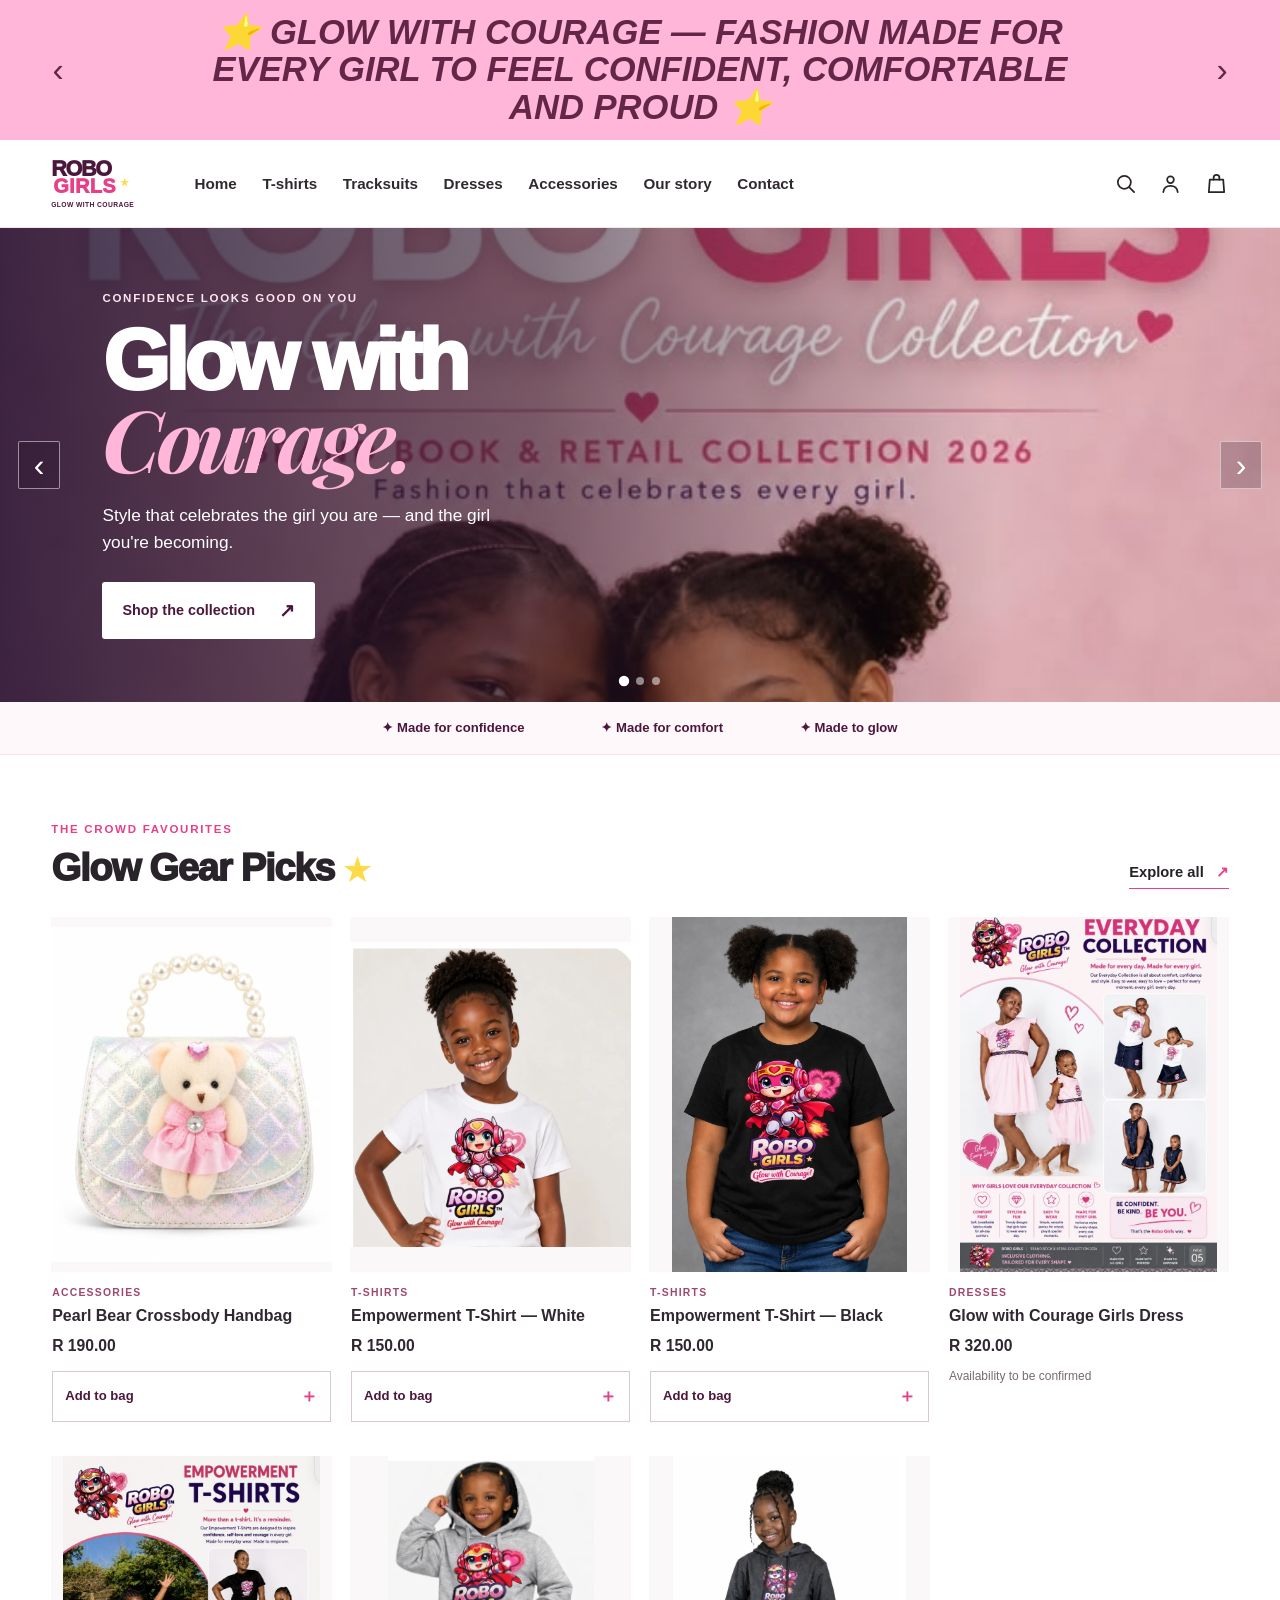
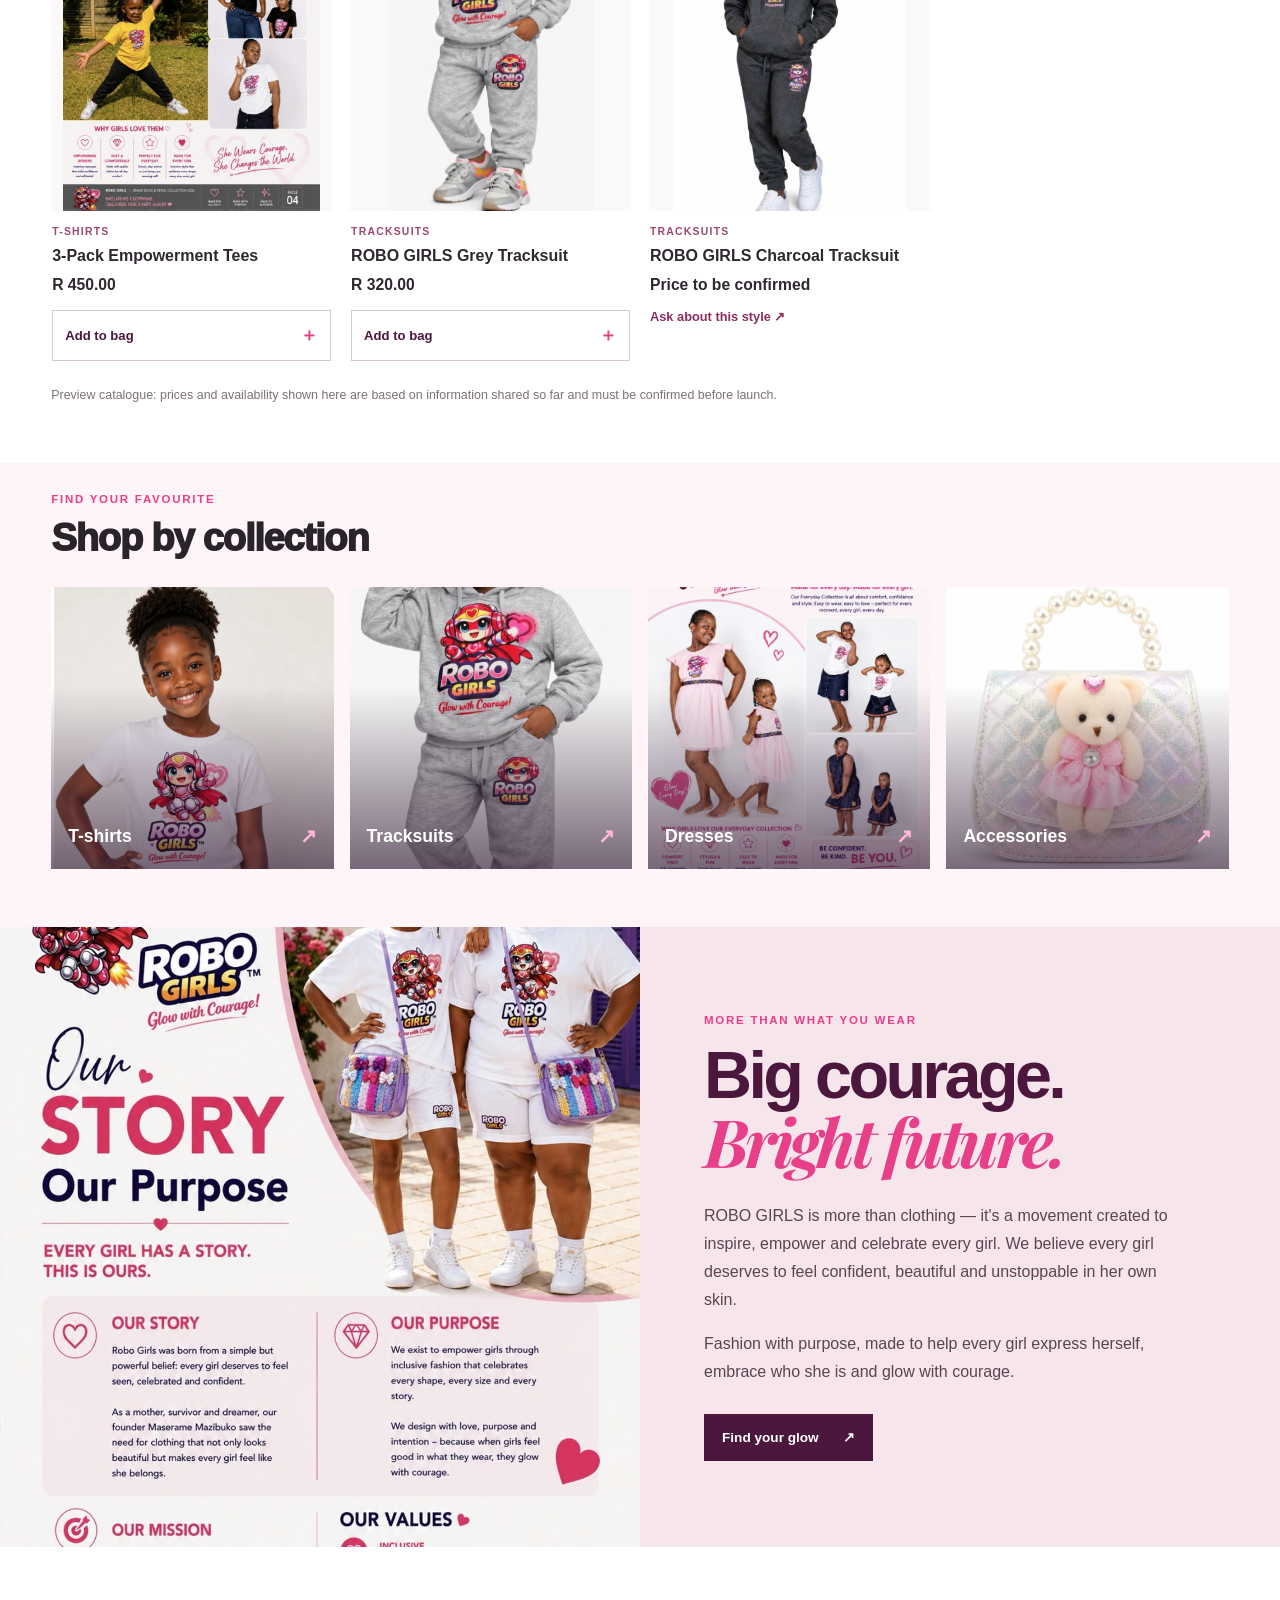
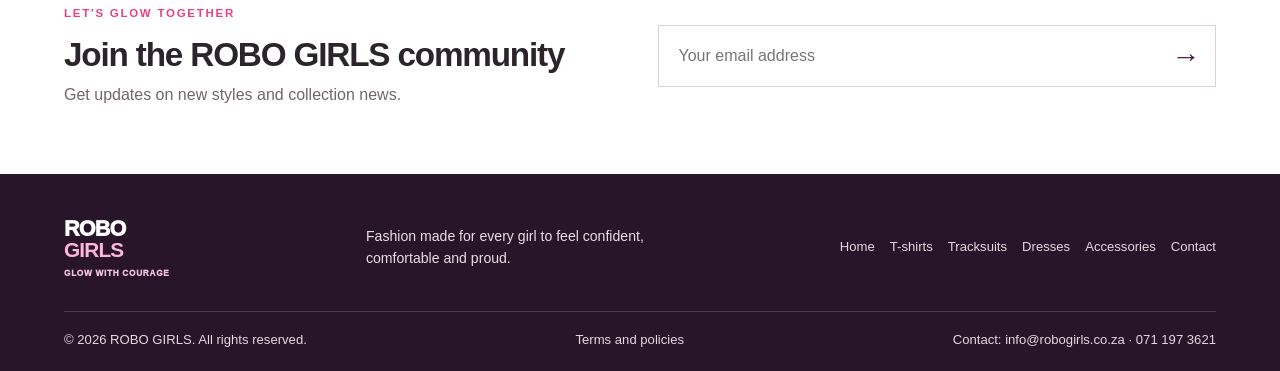
==== commit 00be90cd: "Remove duplicate accessory card until its original product photo is added" ====
--- a/index.html
+++ b/index.html
@@ -98,10 +98,7 @@
         <a class="product-image" href="#tracksuits"><img src="assets/robo-girls-charcoal-tracksuit.png" alt="Charcoal Robo Girls tracksuit"></a>
         <div class="product-info"><p class="product-category">TRACKSUITS</p><a class="product-name" href="#tracksuits">ROBO GIRLS Charcoal Tracksuit</a><p class="price">Price to be confirmed</p><a class="product-action-link" href="#contact">Ask about this style ↗</a></div>
       </article>
-      <article class="product-card" data-category="accessories" data-name="Butterfly Glow Handbag">
-        <a class="product-image" href="#accessories"><img src="assets/robo-girls-teddy-handbag.png" alt="Robo Girls colourful handbag collection"></a>
-        <div class="product-info"><p class="product-category">ACCESSORIES</p><a class="product-name" href="#accessories">Butterfly Glow Handbag</a><p class="price">R 190.00</p><p class="availability-note">Image and product details to confirm</p></div>
-      </article>
+
     </div>
     <p class="prototype-note">Preview catalogue: prices and availability shown here are based on information shared so far and must be confirmed before launch.</p>
   </section>
--- a/style.css
+++ b/style.css
@@ -1,181 +1,124 @@
-:root{--pink:#d72d70;--pink-light:#f8dfe9;--blush:#fff6f9;--purple:#28135e;--purple2:#382078;--gold:#f5c928;--ink:#241646;--white:#fff;--line:#efbfd1;--shadow:0 18px 45px #4a1b3b18}
+:root{--pink:#ffb6d8;--pink-strong:#e83f89;--pink-pale:#fff4f8;--plum:#4c173c;--ink:#262127;--muted:#70666d;--gold:#ffda48;--line:#eee4e9;--white:#fff;--shadow:0 18px 48px #4c173c12}
 *{box-sizing:border-box}
 html{scroll-behavior:smooth;scroll-padding-top:100px}
-body{margin:0;color:var(--ink);background:#fff;font-family:Arial,Helvetica,sans-serif;line-height:1.6}
+body{margin:0;color:var(--ink);background:#fff;font-family:"Nunito Sans",Arial,sans-serif;line-height:1.55}
+img{max-width:100%;display:block}
 a{color:inherit;text-decoration:none}
-img{max-width:100%}
-.topbar{background:var(--purple);color:#fff;text-align:center;font-weight:800;letter-spacing:.12em;font-size:.72rem;padding:10px 14px}
-.topbar span{color:var(--gold);margin:0 12px}
-.site-header{position:sticky;top:0;z-index:20;background:#fffafcf2;backdrop-filter:blur(12px);border-bottom:1px solid var(--line);min-height:82px;padding:12px 5vw;display:flex;align-items:center;gap:30px}
-.wordmark{font-weight:900;color:var(--purple);font-size:1.25rem;line-height:.9;white-space:nowrap}
-.wordmark b{color:var(--pink)}
-.wordmark small{display:block;color:var(--pink);font-size:.42rem;letter-spacing:.15em;margin-top:7px;text-transform:uppercase}
-.site-header nav{margin-left:auto;display:flex;gap:clamp(12px,2vw,26px);align-items:center}
-.site-header nav a{font-size:.72rem;font-weight:800;color:var(--purple);text-transform:uppercase;letter-spacing:.04em}
-.site-header nav a:hover{color:var(--pink)}
-.shop-btn{background:var(--pink);color:#fff;padding:11px 19px;border-radius:24px;font-size:.72rem;font-weight:900;letter-spacing:.08em;white-space:nowrap;transition:transform .2s,background .2s}
-.shop-btn:hover{background:var(--purple);transform:translateY(-2px)}
-.menu{display:none;border:0;background:none;font-size:1.4rem;color:var(--purple);cursor:pointer}
-.hero{display:grid;grid-template-columns:.86fr 1.14fr;min-height:610px;background:linear-gradient(135deg,#f8dfe9,#f1b7ca);overflow:hidden}
-.hero-copy{padding:clamp(40px,7vw,100px) 5vw clamp(40px,7vw,90px) 8vw;display:flex;flex-direction:column;justify-content:center;align-items:flex-start}
-.hero-kicker{font-size:.72rem;font-weight:900;letter-spacing:.14em;color:var(--purple);margin:0 0 20px}
-.hero h1{font-size:clamp(3.5rem,8vw,7.5rem);letter-spacing:-.07em;line-height:.88;color:var(--purple);margin:0;font-weight:950}
-.hero h1 span{display:block;color:var(--pink)}
-.hero-script{font-family:cursive;color:var(--pink);font-size:clamp(1.8rem,3.2vw,3.2rem);margin:18px 0 2px;transform:rotate(-3deg)}
-.hero-copy>p:not(.hero-kicker){font-size:1.12rem;color:var(--purple);margin:10px 0 24px}
-.hero-copy>a{display:inline-block;background:var(--purple);color:#fff;border-radius:28px;padding:14px 22px;font-size:.72rem;font-weight:900;letter-spacing:.08em;transition:transform .2s,background .2s}
-.hero-copy>a:hover{background:var(--pink);transform:translateY(-2px)}
-.hero-image{min-height:100%;display:flex;align-items:stretch;justify-content:center;overflow:hidden}
-.hero-image img{display:block;width:100%;height:100%;min-height:610px;object-fit:cover;object-position:center top}
-.section{padding:clamp(56px,8vw,100px) 7vw}
-.split{display:grid;grid-template-columns:1fr 1fr;gap:clamp(30px,6vw,80px);align-items:center}
-.image-frame{background:var(--pink-light);border:1px solid var(--line);padding:10px;box-shadow:var(--shadow)}
-.image-frame img{display:block;width:100%;height:auto}
-.image-frame.tall img{max-height:800px;object-fit:cover}
-.copy{max-width:650px}
-.kicker{color:var(--pink);font-size:.75rem;font-weight:900;letter-spacing:.13em;margin:0 0 13px;text-transform:uppercase}
-.copy h1,.copy h2,.heading h2{font-size:clamp(2.3rem,4.5vw,4.3rem);line-height:1.03;margin:0 0 22px;color:var(--purple);font-weight:900;letter-spacing:-.04em}
-.copy h1 span,.copy h2 span{color:var(--pink)}
-.copy h3{color:var(--pink);font-size:1rem;letter-spacing:.08em;margin:30px 0 8px}
-.copy p{font-size:1rem}
-.copy blockquote{margin:28px 0;padding:18px 0 18px 20px;border-left:5px solid var(--pink);font-family:cursive;font-size:1.7rem;color:var(--pink)}
-.purpose{background:var(--blush)}
-.purpose .copy{order:1}
-.purpose .image-frame{order:2}
-.script{font-family:cursive;color:var(--pink);font-size:2rem;margin:22px 0}
-.values{display:grid;grid-template-columns:1fr 1fr;gap:10px 20px}
-.values b{color:var(--pink);font-size:.8rem}
-.values span{font-size:.78rem}
-.collections{background:#fff}
-.heading{text-align:center;margin:0 auto 42px;max-width:850px}
-.heading h2{font-size:clamp(2.2rem,4.6vw,4rem)}
-.collection-grid{display:grid;grid-template-columns:repeat(3,minmax(0,1fr));gap:22px}
-.collection-grid article{border:1px solid var(--line);background:#fff;box-shadow:0 12px 30px #4a1b3b12;overflow:hidden;transition:transform .25s,box-shadow .25s}
-.collection-grid article:hover{transform:translateY(-5px);box-shadow:var(--shadow)}
-.collection-grid img{display:block;width:100%;height:420px;object-fit:contain;object-position:center;background:var(--blush);padding:12px}
-.collection-grid article>div{padding:22px}
-.collection-grid article span{font-size:.65rem;color:var(--pink);font-weight:900;letter-spacing:.08em}
-.collection-grid h3{color:var(--purple);margin:6px 0 10px;font-size:1.15rem;line-height:1.25}
-.collection-grid p{font-size:.86rem;margin:0 0 18px}
-.collection-grid a{display:inline-block;background:var(--purple);color:#fff;padding:10px 17px;font-size:.68rem;font-weight:900;letter-spacing:.06em;border-radius:22px}
-.collection-grid a:hover{background:var(--pink)}
-.fit{background:linear-gradient(135deg,#fff,#fff0f5)}
-.fit .copy ul{padding-left:20px}
-.fit .copy li{margin:9px 0}
-.bold{font-weight:900;color:var(--purple);font-size:1.7rem;line-height:1.05;margin-top:24px}
-.bold span{color:var(--pink)}
-.retail{background:var(--pink-light)}
-.retail-list{display:grid;gap:14px;margin:25px 0}
-.retail-list div{border-left:4px solid var(--pink);padding:4px 0 4px 15px}
-.retail-list b{display:block;color:var(--pink);font-size:.82rem}
-.retail-list span{font-size:.85rem}
-.closing{font-weight:700;color:var(--purple)}
-.contact{background:var(--blush)}
-.contact-details{display:grid;gap:10px;margin-top:24px}
-.contact-details a{display:flex;justify-content:space-between;gap:20px;padding:13px 15px;background:#fff;border:1px solid var(--line);color:var(--purple);transition:border-color .2s,transform .2s}
-.contact-details a:hover{border-color:var(--pink);transform:translateX(3px)}
-.contact-details b{color:var(--pink);font-size:.72rem}
-.contact-details span{font-size:.82rem}
-.contact .script{font-size:1.8rem}
-footer{background:var(--purple);color:#fff;text-align:center;padding:38px 20px;display:flex;flex-direction:column;gap:6px}
-footer strong{font-size:1.5rem;letter-spacing:.06em}
-footer span{color:var(--gold);font-family:cursive}
-footer small{opacity:.7;margin-top:12px}
-@media(max-width:1050px){.site-header{gap:18px;padding-left:4vw;padding-right:4vw}.site-header nav{gap:14px}.site-header nav a{font-size:.65rem}.hero{min-height:520px}.hero-image img{min-height:520px}.collection-grid img{height:340px}}
-@media(max-width:850px){.site-header{min-height:70px}.site-header nav{display:none;position:absolute;left:0;right:0;top:100%;background:#fff;padding:20px 7vw;flex-direction:column;align-items:flex-start;gap:16px;border-bottom:1px solid var(--line);box-shadow:0 15px 25px #28135e12}.site-header nav.show{display:flex}.site-header nav a{font-size:.78rem}.menu{display:block;order:3;margin-left:auto}.shop-btn{order:4}.hero{grid-template-columns:1fr 1fr;min-height:470px}.hero-copy{padding:40px 5vw}.hero-image img{min-height:470px}.split{grid-template-columns:1fr;gap:35px}.purpose .copy,.purpose .image-frame{order:initial}.collection-grid{grid-template-columns:1fr 1fr}.section{padding:60px 5vw}}
-@media(max-width:560px){.site-header{padding:0 4vw;gap:10px}.wordmark{font-size:1rem}.topbar{font-size:.58rem;letter-spacing:.07em}.hero{grid-template-columns:1fr}.hero-copy{padding:54px 7vw 38px}.hero h1{font-size:clamp(3.8rem,17vw,5.5rem)}.hero-image{max-height:460px;min-height:0}.hero-image img{height:auto;min-height:0;max-height:460px;object-fit:cover;object-position:center 20%}.hero-script{font-size:2.1rem}.collection-grid{grid-template-columns:1fr}.collection-grid img{height:auto;max-height:420px}.copy h1,.copy h2{font-size:2.5rem}.values{grid-template-columns:1fr 1fr}.contact-details a{flex-direction:column;gap:3px}.section{padding:52px 5vw}}
-@media(prefers-reduced-motion:reduce){html{scroll-behavior:auto}*,*::before,*::after{transition:none!important}}
-
-
-/* Live-storefront inspired homepage */
-:root{--pink:#ffb4d7;--pink-strong:#f15a9d;--purple:#391342;--ink:#252525;--gold:#ffdf48;--line:#ededed}
-body{font-family:Arial,Helvetica,sans-serif;color:var(--ink)}
-a{text-decoration:none}
-.announcement{min-height:128px;background:var(--pink);color:#6a294c;display:grid;grid-template-columns:58px 1fr 58px;align-items:center;padding:16px 22px;text-align:center}
-.announcement p{max-width:930px;margin:0 auto;font-size:clamp(1.15rem,3vw,2.6rem);font-weight:900;font-style:italic;line-height:1.06;text-transform:uppercase}
-.announcement-arrow{border:0;background:transparent;color:#6a294c;font-size:2rem;cursor:pointer}
-.site-header{height:90px;min-height:90px;padding:0 3.5vw;gap:32px;background:#fff;border-bottom:1px solid #f1f1f1}
-.brand-mark{width:34px;height:48px;display:flex;align-items:center;justify-content:center;overflow:hidden;flex:0 0 34px}
-.brand-mark img{height:100%;width:100%;object-fit:cover;object-position:center}
-.site-header nav{margin-left:0;flex:1;gap:clamp(14px,2vw,32px)}
-.site-header nav a{font-size:1rem;font-weight:400;text-transform:none;letter-spacing:0;color:#242424;white-space:nowrap}
+button,input{font:inherit}
+button,a{-webkit-tap-highlight-color:transparent}
+button:focus-visible,a:focus-visible,input:focus-visible{outline:3px solid #9d3e77;outline-offset:3px}
+[hidden]{display:none!important}
+.announcement{min-height:110px;background:var(--pink);color:#642648;display:grid;grid-template-columns:52px minmax(0,1fr) 52px;align-items:center;gap:10px;padding:14px 2.5vw;text-align:center}
+.announcement p{max-width:900px;margin:0 auto;font-size:clamp(1rem,2.7vw,2.25rem);font-weight:900;font-style:italic;line-height:1.08;text-transform:uppercase}
+.announcement-arrow{border:0;background:transparent;color:#642648;font-size:2.1rem;cursor:pointer;line-height:1}
+.site-header{position:sticky;top:0;z-index:30;min-height:88px;padding:10px 4vw;display:flex;align-items:center;gap:clamp(18px,3vw,44px);background:#fff;border-bottom:1px solid #f0e8ec}
+.brand-mark{display:flex;flex:0 0 105px;flex-direction:column;align-items:flex-start;justify-content:center;line-height:.88}
+.brand-robo{font-size:1.35rem;letter-spacing:-.06em;font-weight:1000;color:var(--plum)}
+.brand-girls{position:relative;font-size:1.25rem;font-weight:1000;letter-spacing:.015em;color:var(--pink-strong);padding-left:2px}
+.brand-star{color:var(--gold);font-size:.65rem;margin-left:4px;vertical-align:top}
+.brand-mark small{margin-top:7px;font-size:.42rem;font-weight:900;letter-spacing:.06em;color:var(--plum);white-space:nowrap}
+.site-header nav{display:flex;align-items:center;gap:clamp(14px,2vw,30px);margin-left:0;flex:1}
+.site-header nav a{font-size:.95rem;font-weight:700;color:#302a30;white-space:nowrap;transition:color .2s}
 .site-header nav a:hover{color:var(--pink-strong)}
-.header-tools{display:flex;align-items:center;gap:24px;margin-left:auto}
-.header-tools button,.header-tools>a{position:relative;width:25px;height:28px;padding:0;display:inline-flex;align-items:center;justify-content:center;border:0;background:none;color:#292929;cursor:pointer}
-.header-tools svg{width:24px;height:24px;fill:none;stroke:currentColor;stroke-width:1.8;stroke-linecap:round;stroke-linejoin:round}
-.cart-count{position:absolute;top:-5px;right:-9px;min-width:16px;height:16px;border-radius:50%;background:var(--pink-strong);color:#fff;font-size:10px;display:none;align-items:center;justify-content:center}
-.search-panel{position:sticky;top:90px;z-index:19;background:#fff;padding:18px 5vw;border-bottom:1px solid var(--line);display:flex;align-items:center;gap:15px}
-.search-panel[hidden]{display:none}
-.search-panel label{font-weight:700}
-.search-panel input{flex:1;border:1px solid #ddd;border-radius:30px;padding:13px 18px;font-size:1rem}
+.menu{display:none;border:0;background:none;font-size:1.55rem;color:var(--plum);cursor:pointer}
+.header-tools{display:flex;align-items:center;gap:clamp(12px,1.6vw,24px);margin-left:auto}
+.header-tools button,.header-tools>a{position:relative;width:25px;height:28px;padding:0;display:inline-flex;align-items:center;justify-content:center;border:0;background:none;color:#292429;cursor:pointer}
+.header-tools svg{width:23px;height:23px;fill:none;stroke:currentColor;stroke-width:1.8;stroke-linecap:round;stroke-linejoin:round}
+.cart-count{position:absolute;top:-5px;right:-9px;min-width:17px;height:17px;padding:0 4px;border-radius:50%;background:var(--pink-strong);color:#fff;font-size:10px;display:none;align-items:center;justify-content:center}
+.search-panel{position:sticky;top:88px;z-index:29;background:#fff;padding:16px 5vw;border-bottom:1px solid var(--line);display:flex;align-items:center;gap:15px}
+.search-panel label{font-weight:800;white-space:nowrap}
+.search-panel input{flex:1;min-width:0;border:1px solid #ded4da;border-radius:30px;padding:12px 18px;font-size:1rem}
 .search-panel button{border:0;background:transparent;font-size:1.2rem;cursor:pointer}
-.hero-carousel{position:relative;width:100%;height:clamp(300px,31vw,480px);background:#2e1556;overflow:hidden}
-.hero-slide{position:absolute;inset:0;opacity:0;visibility:hidden;transition:opacity .35s ease}
+.hero-carousel{position:relative;width:100%;height:clamp(350px,37vw,570px);background:#2e1556;overflow:hidden}
+.hero-slide{position:absolute;inset:0;display:flex;align-items:center;opacity:0;visibility:hidden;transition:opacity .45s ease}
 .hero-slide.active{opacity:1;visibility:visible}
-.hero-slide img{width:100%;height:100%;display:block;object-fit:cover;object-position:center 35%;filter:brightness(.78)}
-.hero-cta{position:absolute;left:50%;top:50%;transform:translate(-50%,-50%);background:#050505;color:#ffef00;border-radius:18px;padding:19px 32px;font-size:1.05rem;font-weight:700;white-space:nowrap}
-.hero-cta:hover{background:#321143;color:#fff}
-.hero-arrow{position:absolute;top:50%;transform:translateY(-50%);border:0;background:#fff3;color:white;width:40px;height:52px;font-size:2.2rem;cursor:pointer;border-radius:5px}
-.hero-prev{left:12px}.hero-next{right:12px}
-.hero-dots{position:absolute;bottom:12px;left:0;right:0;display:flex;justify-content:center;gap:7px}
-.hero-dots button{width:8px;height:8px;border-radius:50%;border:0;background:#ffffff8a;padding:0;cursor:pointer}
-.hero-dots button.active{background:#fff;transform:scale(1.25)}
-.products-section{padding:54px 3.5vw 46px;background:#fff}
-.section-heading{display:flex;align-items:center;justify-content:space-between;gap:18px;margin-bottom:34px}
-.section-heading h1,.section-heading h2{font-size:clamp(1.35rem,2.2vw,2rem);line-height:1.2;margin:0;font-weight:800;color:#252525}
-.section-heading>a{font-size:1rem;color:#252525;white-space:nowrap}
-.section-heading>a:hover{text-decoration:underline}
-.product-grid{display:grid;grid-template-columns:repeat(4,minmax(0,1fr));gap:22px 14px}
+.hero-slide>img{position:absolute;inset:0;width:100%;height:100%;object-fit:cover;object-position:center 35%}
+.hero-shade{position:absolute;inset:0;background:linear-gradient(90deg,#210f2fd9 0%,#32172b9c 42%,#32172b12 78%)}
+.hero-copy{position:relative;z-index:1;width:min(650px,60%);padding:40px 0 40px 8vw;color:#fff}
+.eyebrow{font-size:.72rem;letter-spacing:.15em;text-transform:uppercase;font-weight:900;color:var(--pink-strong);margin:0 0 13px}
+.hero-copy .eyebrow{color:#ffe5f0}
+.hero-copy h1{font-size:clamp(3.1rem,6.7vw,6.5rem);line-height:.91;letter-spacing:-.055em;font-weight:1000;margin:0 0 20px}
+.hero-copy h1 em,.story-copy h2 em{font-family:"Playfair Display",Georgia,serif;font-weight:700;color:#ffb6d8}
+.hero-copy>p:not(.eyebrow){font-size:clamp(.95rem,1.35vw,1.15rem);max-width:430px;margin:0 0 26px}
+.hero-cta{display:inline-flex;align-items:center;gap:24px;background:#fff;color:var(--plum);padding:14px 20px;font-size:.9rem;font-weight:900;border-radius:3px;transition:background .2s,color .2s}
+.hero-cta:hover{background:var(--pink);color:var(--plum)}
+.hero-cta span{font-size:1.2rem}
+.hero-arrow{position:absolute;z-index:2;top:50%;transform:translateY(-50%);border:1px solid #ffffff80;background:#21102638;color:#fff;width:42px;height:48px;font-size:2rem;line-height:1;cursor:pointer;border-radius:2px}
+.hero-prev{left:18px}.hero-next{right:18px}
+.hero-dots{position:absolute;z-index:2;bottom:17px;left:0;right:0;display:flex;justify-content:center;gap:8px}
+.hero-dots button{width:8px;height:8px;border-radius:50%;border:0;background:#ffffff80;padding:0;cursor:pointer}
+.hero-dots button.active{background:#fff;transform:scale(1.3)}
+.promise-strip{display:flex;justify-content:center;align-items:center;gap:clamp(20px,6vw,90px);padding:16px 20px;background:#fff8fb;border-bottom:1px solid #f6e5ed;color:var(--plum);font-size:.82rem;font-weight:800}
+.promise-strip span{white-space:nowrap}
+.products-section,.category-band{padding:66px 4vw 58px;background:#fff}
+.section-heading{display:flex;align-items:end;justify-content:space-between;gap:18px;margin-bottom:28px}
+.section-heading h2{font-size:clamp(1.7rem,3vw,2.5rem);line-height:1.12;margin:0;font-weight:1000;letter-spacing:-.035em;color:#29232a}
+.section-heading h2 span{color:var(--gold);font-size:.8em}
+.section-heading .eyebrow{margin-bottom:7px}
+.text-link{font-size:.92rem;font-weight:800;white-space:nowrap;border-bottom:1px solid var(--pink-strong);padding-bottom:4px}
+.text-link span{color:var(--pink-strong);margin-left:8px}
+.product-grid{display:grid;grid-template-columns:repeat(4,minmax(0,1fr));gap:34px 18px}
 .product-card{position:relative;min-width:0;background:#fff}
-.product-image{display:block;width:100%;aspect-ratio: .84;background:#fafafa;overflow:hidden}
-.product-image img{display:block;width:100%;height:100%;object-fit:contain;transition:transform .3s ease}
-.product-card:hover .product-image img{transform:scale(1.025)}
-.product-info{padding:12px 0 0}
-.product-name{display:block;font-size:1rem;line-height:1.45;color:#333}
-.product-name:hover{text-decoration:underline}
-.price{margin:5px 0 0;font-size:1rem;color:#333}
-.stock-badge{position:absolute;z-index:2;right:10px;top:12px;background:#f5f5f0;border-radius:22px;padding:8px 12px;font-size:.85rem}
-.add-button{margin-top:12px;padding:10px 15px;background:#111;color:#fff;border:1px solid #111;border-radius:3px;cursor:pointer;font-size:.86rem}
-.add-button:hover:not(:disabled){background:var(--pink-strong);border-color:var(--pink-strong)}
-.add-button:disabled{background:#eee;border-color:#eee;color:#666;cursor:not-allowed}
-.prototype-note{font-size:.78rem;color:#777;margin:24px 0 0}
-.category-band{padding:42px 3.5vw 64px;background:#fff}
+.product-image{display:block;position:relative;width:100%;aspect-ratio: .79;background:#faf8f9;overflow:hidden}
+.product-image img{width:100%;height:100%;object-fit:contain;transition:transform .35s ease}
+.product-card:hover .product-image img{transform:scale(1.035)}
+.product-info{padding:13px 1px 0}
+.product-category{font-size:.65rem;letter-spacing:.12em;font-weight:900;color:#9e4771;margin:0 0 4px}
+.product-name{display:block;font-size:1rem;font-weight:700;line-height:1.35;color:#302830}
+.product-name:hover{text-decoration:underline;text-decoration-color:var(--pink-strong);text-underline-offset:3px}
+.price{margin:7px 0 0;font-size:.98rem;font-weight:800;color:#302830}
+.availability-note{display:block;margin-top:9px;font-size:.75rem;color:#776a72}
+.add-button{display:flex;align-items:center;justify-content:space-between;gap:14px;width:100%;margin-top:13px;padding:10px 12px;background:#fff;color:var(--plum);border:1px solid #d8c8d1;cursor:pointer;font-size:.82rem;font-weight:900;transition:background .2s,border-color .2s,color .2s}
+.add-button span{font-size:1.15rem;color:var(--pink-strong)}
+.add-button:hover:not(:disabled){background:var(--plum);border-color:var(--plum);color:#fff}
+.add-button:hover:not(:disabled) span{color:var(--pink)}
+.add-button:disabled{background:#f1edf0;color:#827880;border-color:#eee;cursor:not-allowed}
+.product-action-link{display:inline-block;margin-top:10px;font-size:.8rem;font-weight:800;color:#8d2d60}
+.prototype-note{font-size:.78rem;color:#7c7279;margin:25px 0 0}
+.category-band{padding-top:28px;background:var(--pink-pale)}
 .category-grid{display:grid;grid-template-columns:repeat(4,minmax(0,1fr));gap:16px}
-.category-tile{position:relative;display:block;height:240px;overflow:hidden;background:#fff0f6}
-.category-tile img{width:100%;height:100%;object-fit:cover;transition:transform .3s}
-.category-tile:hover img{transform:scale(1.04)}
-.category-tile span{position:absolute;left:0;right:0;bottom:0;padding:15px 10px;background:#31143be8;color:#fff;text-align:center;font-weight:800;letter-spacing:.06em}
-.story-banner{min-height:360px;padding:70px 20px;background:linear-gradient(110deg,#f0d8dd,#f4dfe1);display:flex;flex-direction:column;align-items:center;justify-content:center;text-align:center}
-.story-banner p{max-width:660px;font-size:1.05rem;font-style:italic;font-weight:700;line-height:1.55;margin:10px auto}
-.story-banner .story-kicker{font-size:1rem;font-weight:900;margin-bottom:18px}
-.community{display:grid;grid-template-columns:1fr 1fr;gap:24px;align-items:center;padding:48px 3.5vw 34px}
-.community h2{font-size:clamp(1.35rem,2.2vw,2rem);margin:0}
-#newsletter-form{display:flex;align-items:center;border:1px solid #ddd;border-radius:40px;overflow:hidden;min-height:64px}
-#newsletter-form input{flex:1;min-width:0;border:0;outline:0;padding:16px 22px;font-size:1rem}
-#newsletter-form button{width:58px;height:58px;border:0;background:transparent;font-size:1.8rem;cursor:pointer}
-#newsletter-message{grid-column:2;margin:0;color:#6a294c;font-size:.9rem}
-footer{background:#fff;color:#555;padding:28px 3.5vw 24px;display:flex;align-items:center;gap:24px;flex-wrap:wrap;text-align:left}
-.footer-brand{display:flex;flex-direction:column;gap:3px}
-.footer-brand strong{font-size:1.1rem;color:#292929}
-.footer-brand span{font-size:.8rem;color:var(--pink-strong)}
-footer nav{display:flex;gap:16px;flex-wrap:wrap;margin-left:auto}
-footer nav a,footer p,footer small{font-size:.85rem;color:#666}
-footer p{margin:0}
-footer small{width:100%;margin-top:8px}
-.cart-drawer{position:fixed;z-index:50;right:0;top:0;bottom:0;width:min(420px,100vw);background:#fff;padding:24px;box-shadow:-10px 0 35px #0002;overflow:auto}
-.cart-drawer[hidden],.drawer-backdrop[hidden]{display:none}
+.category-tile{position:relative;display:block;height:clamp(180px,22vw,310px);overflow:hidden;background:#f4e8ed}
+.category-tile:after{content:"";position:absolute;inset:35% 0 0;background:linear-gradient(transparent,#28112a9e)}
+.category-tile img{width:100%;height:100%;object-fit:cover;transition:transform .4s}
+.category-tile:hover img{transform:scale(1.045)}
+.category-tile>span{position:absolute;z-index:1;left:17px;right:17px;bottom:17px;display:flex;align-items:center;justify-content:space-between;color:#fff;font-size:1.1rem;font-weight:900}
+.category-tile b{font-size:1.25rem;color:var(--pink)}
+.story-section{display:grid;grid-template-columns:1fr 1fr;align-items:stretch;background:#f7e5ec}
+.story-image{min-height:450px;background:#f4dce5}
+.story-image img{width:100%;height:100%;max-height:620px;object-fit:cover;object-position:center}
+.story-copy{align-self:center;max-width:660px;padding:65px clamp(30px,7vw,100px) 65px clamp(30px,5vw,70px)}
+.story-copy h2{font-size:clamp(2.8rem,5.2vw,5rem);line-height:.98;letter-spacing:-.055em;margin:0 0 24px;color:var(--plum)}
+.story-copy h2 em{color:var(--pink-strong)}
+.story-copy>p:not(.eyebrow){font-size:1rem;line-height:1.75;color:#554650}
+.dark-link{display:inline-flex;align-items:center;gap:24px;margin-top:12px;background:var(--plum);color:#fff;padding:13px 18px;font-size:.85rem;font-weight:900}
+.dark-link:hover{background:var(--pink-strong)}
+.community{display:grid;grid-template-columns:1fr 1fr;gap:18px 35px;align-items:center;padding:58px 5vw 48px}
+.community h2{font-size:clamp(1.6rem,2.6vw,2.5rem);line-height:1.12;letter-spacing:-.035em;margin:0;color:#2b242b}
+.community>div>p:last-child{margin:10px 0 0;color:var(--muted)}
+#newsletter-form{display:flex;align-items:center;border:1px solid #dcd1d8;min-height:62px}
+#newsletter-form input{flex:1;min-width:0;border:0;outline:0;padding:15px 20px;font-size:1rem;background:transparent}
+#newsletter-form button{width:58px;height:58px;border:0;background:transparent;font-size:1.8rem;color:var(--plum);cursor:pointer}
+#newsletter-message{grid-column:2;margin:0;color:#6a294c;font-size:.88rem}
+footer{background:#29152a;color:#fff;padding:38px 5vw 20px;display:block;text-align:left}
+.footer-top{display:grid;grid-template-columns:1fr 1.2fr 1.8fr;align-items:center;gap:28px;padding-bottom:28px;border-bottom:1px solid #ffffff2b}
+.footer-wordmark{display:flex;flex-direction:column;font-size:1.35rem;line-height:1;font-weight:1000;letter-spacing:-.04em}
+.footer-wordmark strong{color:var(--pink);font-size:1.3rem}
+.footer-wordmark small{margin-top:8px;font-size:.52rem;letter-spacing:.08em;color:#f4c4dc}
+.footer-top>p{max-width:290px;font-size:.88rem;color:#e8dfe7}
+footer nav{display:flex;justify-content:flex-end;gap:15px;flex-wrap:wrap}
+footer nav a,footer p,footer small{font-size:.82rem;color:#e4d8e1}
+footer nav a:hover,footer a:hover{text-decoration:underline;text-underline-offset:3px}
+.footer-bottom{display:flex;justify-content:space-between;gap:16px;flex-wrap:wrap;padding-top:18px}
+.cart-drawer{position:fixed;z-index:60;right:0;top:0;bottom:0;width:min(420px,100vw);background:#fff;padding:24px;box-shadow:-10px 0 35px #0002;overflow:auto}
 .cart-head{display:flex;justify-content:space-between;align-items:center;border-bottom:1px solid #eee;padding-bottom:15px}
 .cart-head h2{margin:0;font-size:1.35rem}
 .cart-head button{border:0;background:none;font-size:1.3rem;cursor:pointer}
 .cart-line{display:grid;grid-template-columns:1fr auto;gap:8px;padding:15px 0;border-bottom:1px solid #eee}
 .cart-line button{grid-column:1/-1;justify-self:start;border:0;background:none;color:#9b235c;text-decoration:underline;cursor:pointer;padding:0}
 .cart-total{display:flex;justify-content:space-between;padding:22px 0;font-size:1.1rem}
-.drawer-backdrop{position:fixed;z-index:49;inset:0;background:#0006}
+.drawer-backdrop{position:fixed;z-index:59;inset:0;background:#0006}
 .visually-hidden{position:absolute!important;width:1px;height:1px;padding:0;margin:-1px;overflow:hidden;clip:rect(0,0,0,0);white-space:nowrap;border:0}
-@media(max-width:950px){.site-header{gap:20px}.site-header nav{gap:15px}.site-header nav a{font-size:.88rem}.header-tools{gap:15px}.product-grid{grid-template-columns:repeat(3,minmax(0,1fr))}.category-tile{height:200px}}
-@media(max-width:760px){.announcement{min-height:95px;grid-template-columns:34px 1fr 34px;padding:12px 8px}.announcement p{font-size:clamp(.9rem,3.4vw,1.45rem)}.site-header{height:70px;min-height:70px;padding:0 4vw;gap:14px}.brand-mark{width:30px;height:42px;flex-basis:30px}.menu{display:block;order:0;margin:0;padding:0}.site-header nav{display:none;position:absolute;top:100%;left:0;right:0;margin:0;padding:20px 6vw;background:#fff;box-shadow:0 12px 20px #0001;flex-direction:column;align-items:flex-start;gap:18px}.site-header nav.show{display:flex}.site-header nav a{font-size:1rem}.header-tools{margin-left:auto;gap:14px}.hero-carousel{height:330px}.hero-slide img{object-position:center}.products-section{padding:36px 4vw}.product-grid{grid-template-columns:repeat(2,minmax(0,1fr));gap:24px 12px}.product-name,.price{font-size:.9rem}.category-band{padding:30px 4vw 42px}.category-grid{grid-template-columns:repeat(2,minmax(0,1fr))}.category-tile{height:190px}.community{grid-template-columns:1fr;gap:20px;padding:36px 4vw}.community h2{font-size:1.5rem}#newsletter-message{grid-column:1}footer{padding:28px 4vw;gap:16px}footer nav{margin-left:0}.story-banner{min-height:300px;padding:50px 24px}}
-@media(max-width:430px){.announcement{min-height:82px}.announcement-arrow{font-size:1.5rem}.site-header{gap:10px}.header-tools{gap:10px}.header-tools svg{width:21px;height:21px}.hero-carousel{height:270px}.hero-cta{padding:14px 24px}.hero-arrow{width:32px;height:42px}.product-grid{gap:20px 10px}.product-image{aspect-ratio:.78}.category-tile{height:150px}.section-heading{margin-bottom:22px}.section-heading h1{font-size:1.2rem}}
-
-.brand-mark.wordmark-mark{width:42px;height:auto;flex:0 0 42px;display:flex;flex-direction:column;align-items:center;justify-content:center;overflow:visible;font-weight:950;font-size:.7rem;line-height:.92;letter-spacing:-.04em;color:#321143}
-.brand-mark.wordmark-mark b{color:#ef438e;font-size:.68rem}
-.product-card[hidden]{display:none!important}
+@media(max-width:1080px){.site-header{gap:20px}.site-header nav{gap:15px}.site-header nav a{font-size:.86rem}.header-tools{gap:13px}.product-grid{grid-template-columns:repeat(3,minmax(0,1fr))}.footer-top{grid-template-columns:1fr 1fr}.footer-top nav{grid-column:1/-1;justify-content:flex-start}}
+@media(max-width:760px){html{scroll-padding-top:74px}.announcement{min-height:88px;grid-template-columns:32px minmax(0,1fr) 32px;padding:10px 7px;gap:5px}.announcement p{font-size:clamp(.83rem,3.2vw,1.2rem)}.announcement-arrow{font-size:1.65rem}.site-header{min-height:72px;padding:8px 4vw;gap:13px}.brand-mark{flex-basis:90px}.brand-robo{font-size:1.2rem}.brand-girls{font-size:1.12rem}.brand-mark small{font-size:.38rem}.menu{display:block;order:0;margin:0;padding:0}.site-header nav{display:none;position:absolute;top:100%;left:0;right:0;margin:0;padding:20px 6vw;background:#fff;box-shadow:0 12px 20px #0001;flex-direction:column;align-items:flex-start;gap:17px}.site-header nav.show{display:flex}.site-header nav a{font-size:1rem}.header-tools{margin-left:auto;gap:13px}.header-tools svg{width:21px;height:21px}.search-panel{top:72px;flex-wrap:wrap;padding:13px 4vw}.search-panel label{width:100%}.hero-carousel{height:480px}.hero-slide>img{object-position:center}.hero-shade{background:linear-gradient(90deg,#210f2fc9,#32172b46 100%)}.hero-copy{width:88%;padding:30px 0 40px 7vw}.hero-copy h1{font-size:clamp(3rem,11vw,5rem)}.hero-copy>p:not(.eyebrow){max-width:300px}.hero-arrow{width:32px;height:40px;font-size:1.6rem}.hero-prev{left:8px}.hero-next{right:8px}.promise-strip{justify-content:flex-start;overflow-x:auto;gap:24px;padding:13px 4vw;font-size:.76rem}.products-section,.category-band{padding:42px 4vw}.section-heading{align-items:end;margin-bottom:22px}.section-heading h2{font-size:1.7rem}.product-grid{grid-template-columns:repeat(2,minmax(0,1fr));gap:27px 12px}.product-name{font-size:.9rem}.price{font-size:.9rem}.product-category{font-size:.58rem}.add-button{font-size:.76rem;padding:9px}.category-grid{grid-template-columns:repeat(2,minmax(0,1fr));gap:10px}.category-tile{height:210px}.category-tile>span{left:12px;right:12px;bottom:12px;font-size:1rem}.story-section{grid-template-columns:1fr}.story-image{min-height:0;height:330px}.story-copy{padding:42px 7vw 48px}.story-copy h2{font-size:3.4rem}.community{grid-template-columns:1fr;gap:18px;padding:42px 5vw}.community h2{font-size:1.8rem}#newsletter-message{grid-column:1}.footer-top{grid-template-columns:1fr;gap:12px}.footer-top nav{grid-column:auto;justify-content:flex-start;gap:14px}.footer-bottom{flex-direction:column;gap:8px}.footer-bottom small{font-size:.78rem}}
+@media(max-width:420px){.hero-carousel{height:420px}.hero-copy h1{font-size:2.9rem}.hero-copy{width:94%;padding-left:8vw}.hero-copy .eyebrow{font-size:.62rem}.hero-cta{padding:12px 14px;gap:14px;font-size:.8rem}.product-grid{gap:24px 10px}.product-image{aspect-ratio:.72}.category-tile{height:175px}.section-heading h2{font-size:1.5rem}.text-link{font-size:.8rem}}
+@media(prefers-reduced-motion:reduce){html{scroll-behavior:auto}*,*::before,*::after{transition:none!important}}
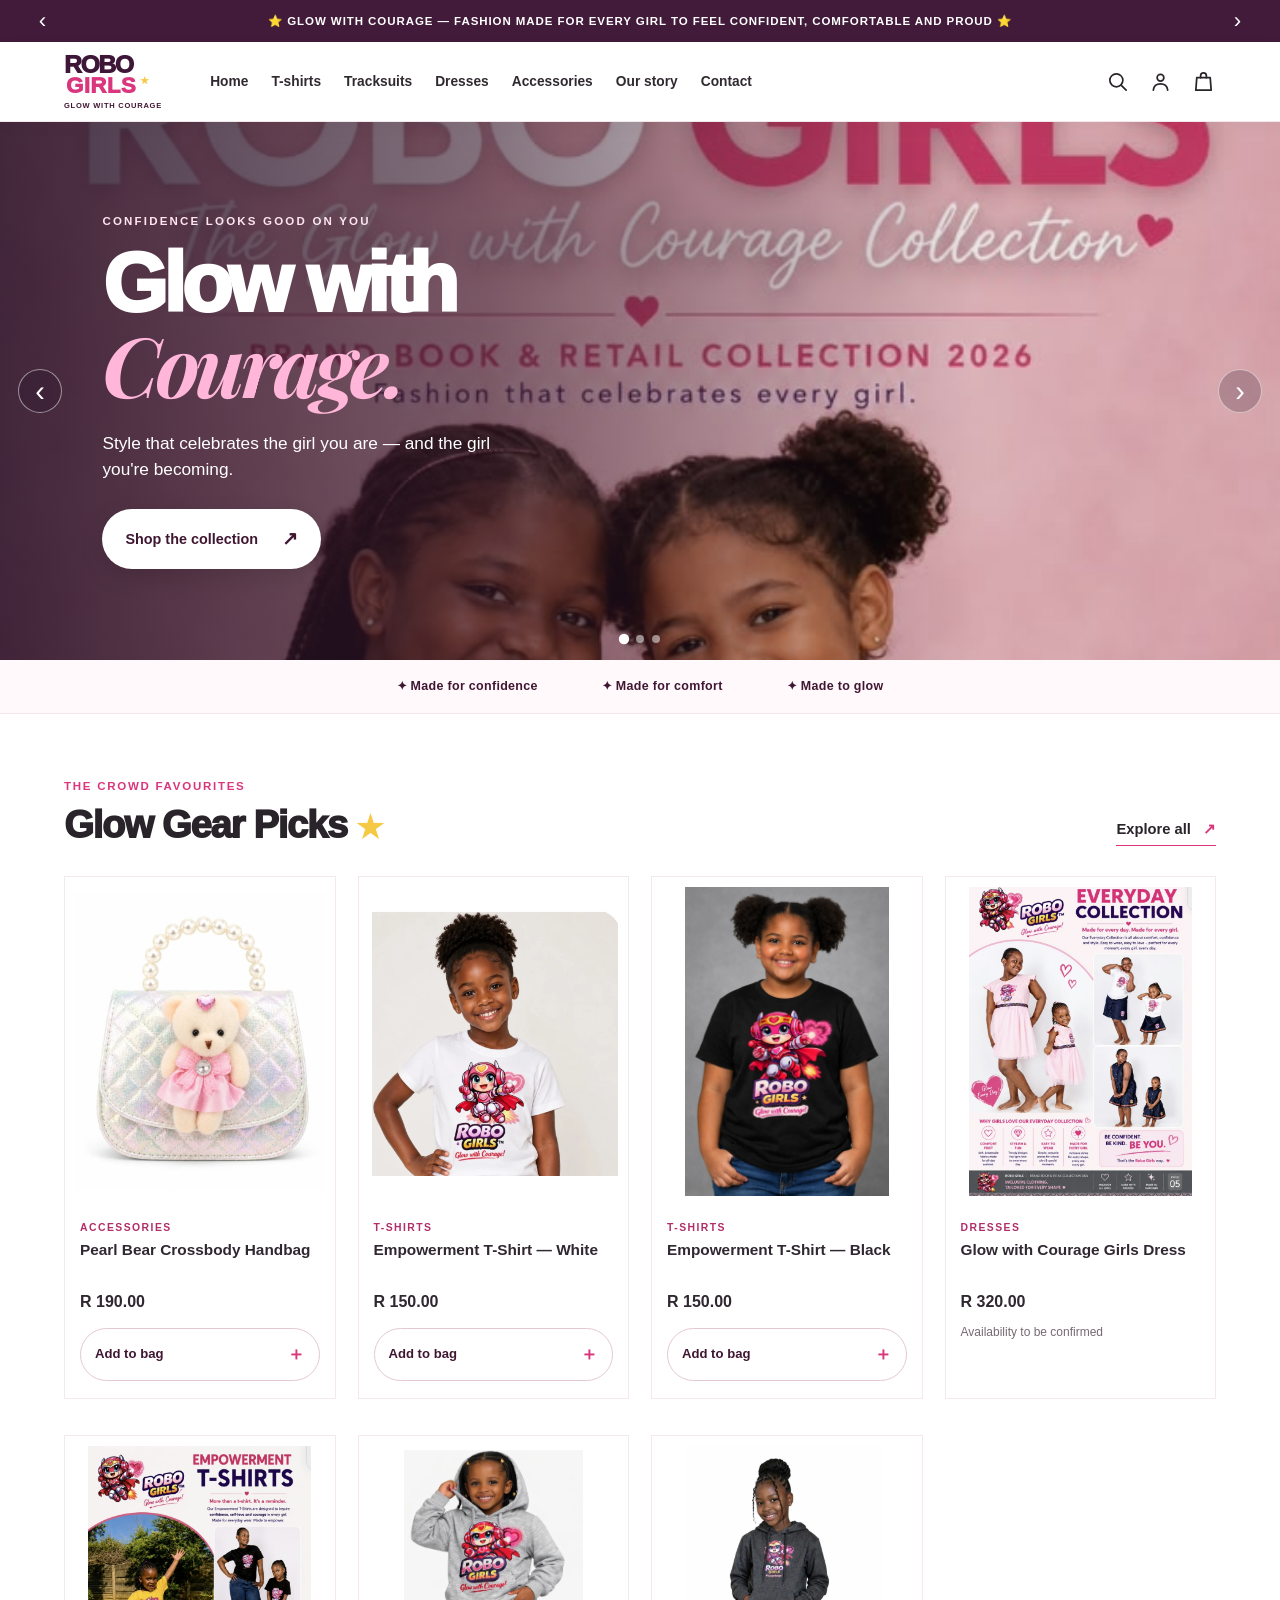
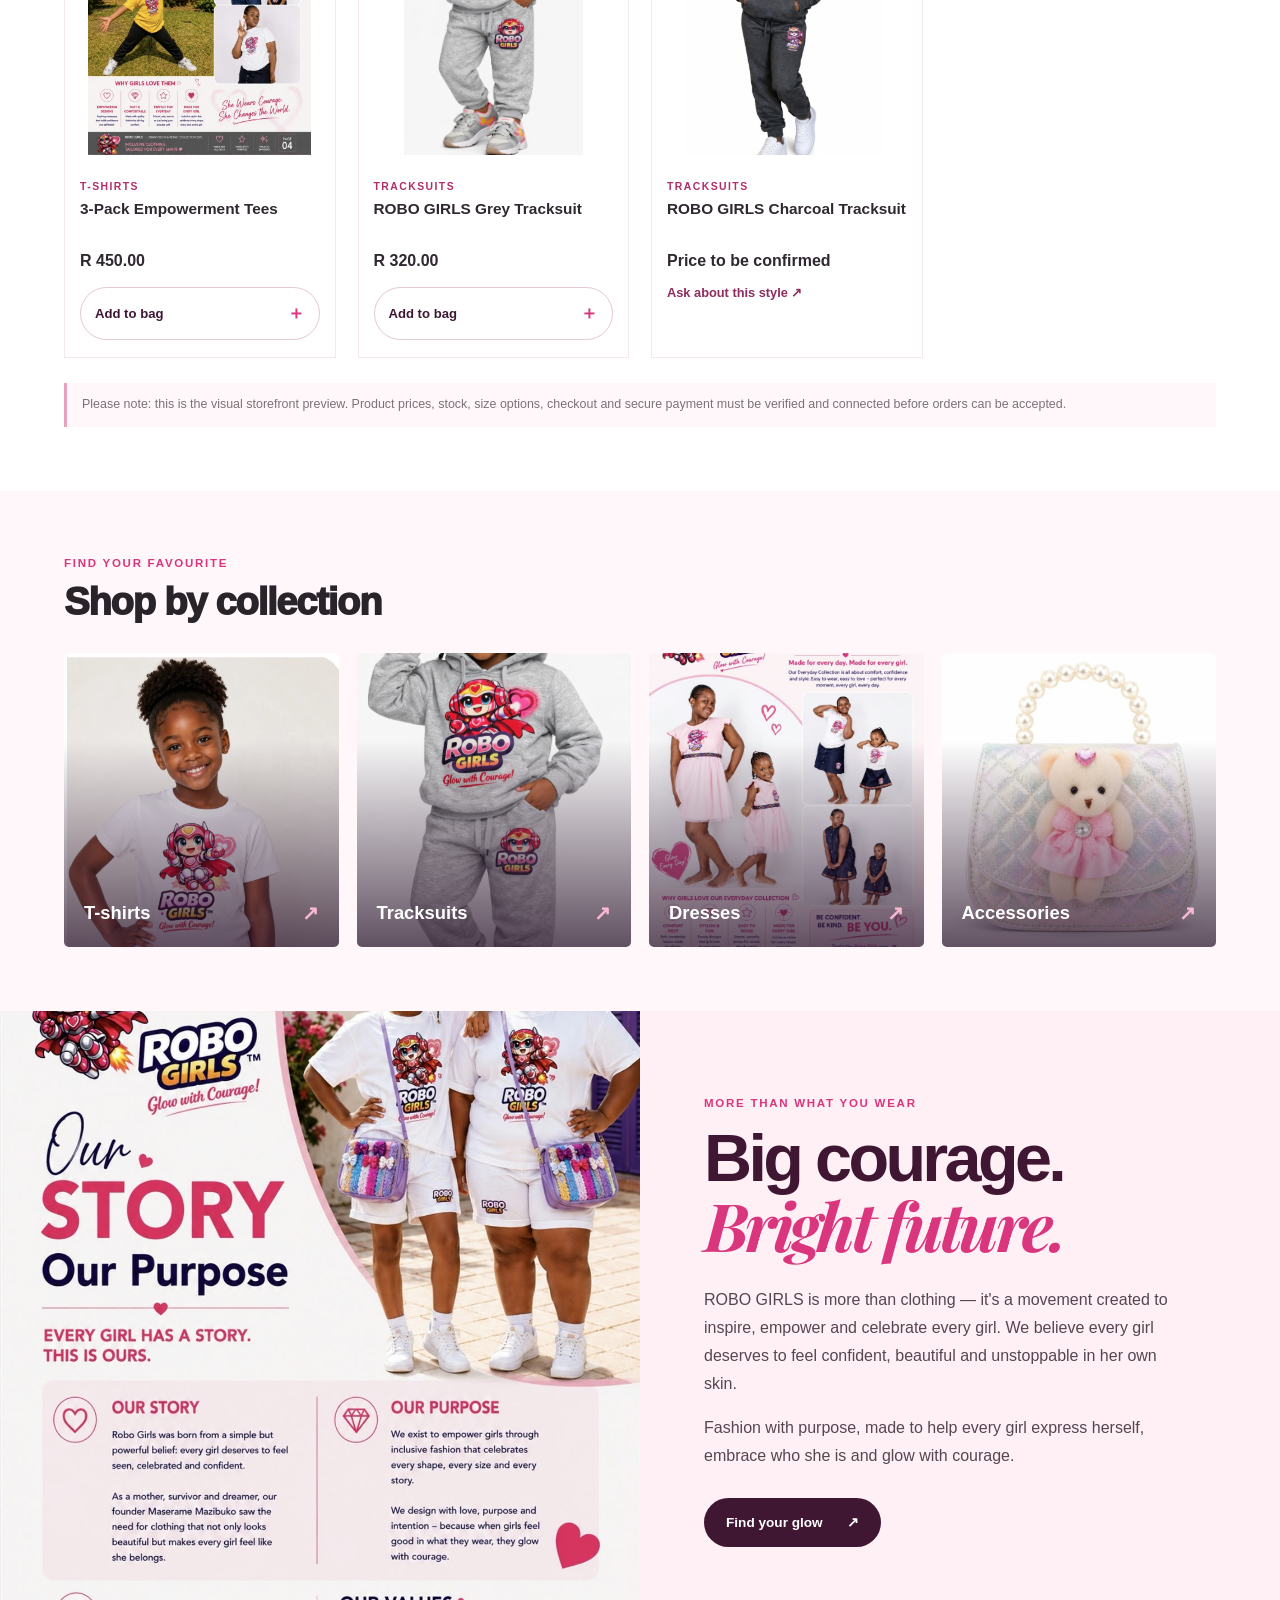
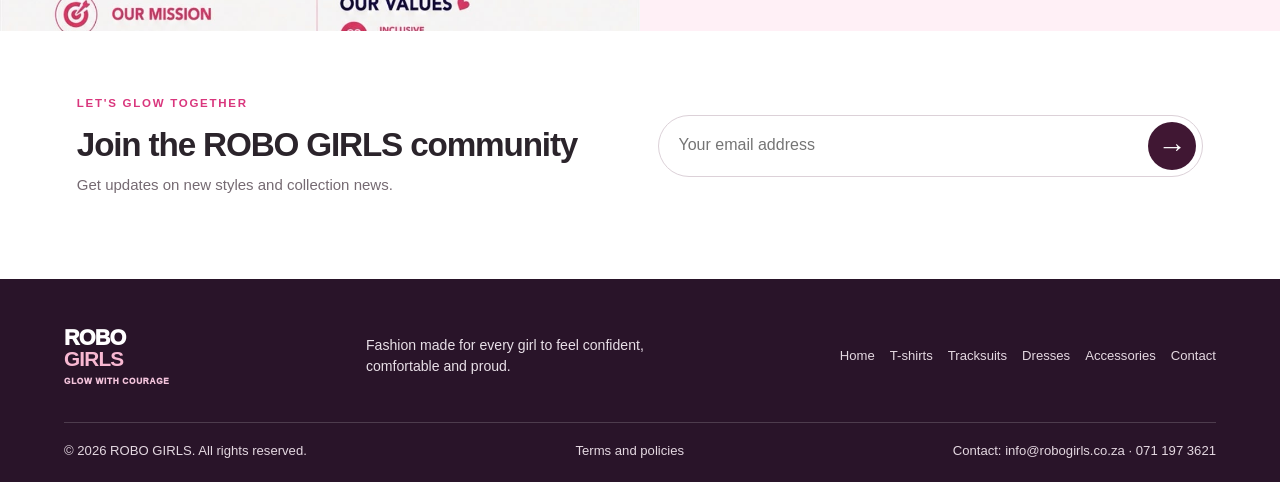
==== commit eac53b0e: "Improve storefront metadata, image loading, and pre-launch purchase notice" ====
--- a/index.html
+++ b/index.html
@@ -4,7 +4,11 @@
 <meta charset="utf-8">
 <meta name="viewport" content="width=device-width, initial-scale=1">
 <meta name="description" content="Discover ROBO GIRLS — playful, empowering fashion made for every girl to feel confident, comfortable and proud. Glow with Courage.">
-<meta name="theme-color" content="#ffb6d8">
+<meta name="theme-color" content="#401733">
+<meta property="og:title" content="ROBO GIRLS — Glow with Courage">
+<meta property="og:description" content="Playful, empowering fashion made for every girl to feel confident, comfortable and proud.">
+<meta property="og:type" content="website">
+<meta name="color-scheme" content="light">
 <title>ROBO GIRLS — Glow with Courage</title>
 <link rel="preconnect" href="https://fonts.googleapis.com">
 <link rel="preconnect" href="https://fonts.gstatic.com" crossorigin>
@@ -33,7 +37,7 @@
   <div class="header-tools">
     <button aria-label="Search products" title="Search products" id="search-toggle"><svg viewBox="0 0 24 24" aria-hidden="true"><circle cx="10.8" cy="10.8" r="6.8"></circle><path d="m16 16 5 5"></path></svg></button>
     <a href="#community" aria-label="Customer account and community" title="Customer account"><svg viewBox="0 0 24 24" aria-hidden="true"><circle cx="12" cy="8" r="3.5"></circle><path d="M4.5 21c.5-4.2 3.1-6.5 7.5-6.5s7 2.3 7.5 6.5"></path></svg></a>
-    <button id="cart-open" aria-label="Open demonstration shopping bag" title="Shopping bag"><svg viewBox="0 0 24 24" aria-hidden="true"><path d="M5 8h14l1 13H4L5 8Z"></path><path d="M9 8V6a3 3 0 0 1 6 0v2"></path></svg><span id="cart-count" class="cart-count">0</span></button>
+    <button id="cart-open" aria-label="Open shopping bag preview" title="Shopping bag"><svg viewBox="0 0 24 24" aria-hidden="true"><path d="M5 8h14l1 13H4L5 8Z"></path><path d="M9 8V6a3 3 0 0 1 6 0v2"></path></svg><span id="cart-count" class="cart-count">0</span></button>
   </div>
 </header>
 
@@ -71,50 +75,50 @@
     <div class="section-heading"><div><p class="eyebrow">THE CROWD FAVOURITES</p><h2>Glow Gear Picks <span>★</span></h2></div><a class="text-link" href="#all-products">Explore all <span>↗</span></a></div>
     <div class="product-grid" id="featured-products">
       <article class="product-card" id="accessories" data-category="accessories" data-name="Pearl Bear Crossbody Handbag">
-        <a class="product-image" href="#accessories"><img src="assets/robo-girls-teddy-handbag.png" alt="Pearl Bear Crossbody Handbag"></a>
+        <a class="product-image" href="#accessories"><img loading="lazy" decoding="async" src="assets/robo-girls-teddy-handbag.png" alt="Pearl Bear Crossbody Handbag"></a>
         <div class="product-info"><p class="product-category">ACCESSORIES</p><a class="product-name" href="#accessories">Pearl Bear Crossbody Handbag</a><p class="price">R 190.00</p><button class="add-button" data-product="Pearl Bear Crossbody Handbag" data-price="190">Add to bag <span>＋</span></button></div>
       </article>
       <article class="product-card" id="tshirts" data-category="tshirts" data-name="Empowerment T-Shirt White">
-        <a class="product-image" href="#tshirts"><img src="assets/robo-girls-white-tee.png" alt="White Robo Girls Empowerment T-shirt"></a>
+        <a class="product-image" href="#tshirts"><img loading="lazy" decoding="async" src="assets/robo-girls-white-tee.png" alt="White Robo Girls Empowerment T-shirt"></a>
         <div class="product-info"><p class="product-category">T-SHIRTS</p><a class="product-name" href="#tshirts">Empowerment T-Shirt — White</a><p class="price">R 150.00</p><button class="add-button" data-product="Empowerment T-Shirt — White" data-price="150">Add to bag <span>＋</span></button></div>
       </article>
       <article class="product-card" data-category="tshirts" data-name="Empowerment T-Shirt Black">
-        <a class="product-image" href="#tshirts"><img src="assets/robo-girls-black-tee.png" alt="Black Robo Girls Empowerment T-shirt"></a>
+        <a class="product-image" href="#tshirts"><img loading="lazy" decoding="async" src="assets/robo-girls-black-tee.png" alt="Black Robo Girls Empowerment T-shirt"></a>
         <div class="product-info"><p class="product-category">T-SHIRTS</p><a class="product-name" href="#tshirts">Empowerment T-Shirt — Black</a><p class="price">R 150.00</p><button class="add-button" data-product="Empowerment T-Shirt — Black" data-price="150">Add to bag <span>＋</span></button></div>
       </article>
       <article class="product-card" id="dresses" data-category="dresses" data-name="Glow with Courage Girls Dress">
-        <a class="product-image" href="#dresses"><img src="assets/brand-book/everyday-collection.png" alt="Robo Girls Glow with Courage dresses"></a>
+        <a class="product-image" href="#dresses"><img loading="lazy" decoding="async" src="assets/brand-book/everyday-collection.png" alt="Robo Girls Glow with Courage dresses"></a>
         <div class="product-info"><p class="product-category">DRESSES</p><a class="product-name" href="#dresses">Glow with Courage Girls Dress</a><p class="price">R 320.00</p><span class="availability-note">Availability to be confirmed</span></div>
       </article>
       <article class="product-card" data-category="tshirts" data-name="ROBO GIRLS 3-Pack Empowerment Tees">
-        <a class="product-image" href="#tshirts"><img src="assets/brand-book/empowerment-tees.png" alt="Robo Girls three-pack Empowerment T-shirts"></a>
+        <a class="product-image" href="#tshirts"><img loading="lazy" decoding="async" src="assets/brand-book/empowerment-tees.png" alt="Robo Girls three-pack Empowerment T-shirts"></a>
         <div class="product-info"><p class="product-category">T-SHIRTS</p><a class="product-name" href="#tshirts">3-Pack Empowerment Tees</a><p class="price">R 450.00</p><button class="add-button" data-product="3-Pack Empowerment Tees" data-price="450">Add to bag <span>＋</span></button></div>
       </article>
       <article class="product-card" id="tracksuits" data-category="tracksuits" data-name="ROBO GIRLS Grey Tracksuit">
-        <a class="product-image" href="#tracksuits"><img src="assets/robo-girls-grey-tracksuit.png" alt="Grey Robo Girls tracksuit"></a>
+        <a class="product-image" href="#tracksuits"><img loading="lazy" decoding="async" src="assets/robo-girls-grey-tracksuit.png" alt="Grey Robo Girls tracksuit"></a>
         <div class="product-info"><p class="product-category">TRACKSUITS</p><a class="product-name" href="#tracksuits">ROBO GIRLS Grey Tracksuit</a><p class="price">R 320.00</p><button class="add-button" data-product="ROBO GIRLS Grey Tracksuit" data-price="320">Add to bag <span>＋</span></button></div>
       </article>
       <article class="product-card" data-category="tracksuits" data-name="ROBO GIRLS Charcoal Tracksuit">
-        <a class="product-image" href="#tracksuits"><img src="assets/robo-girls-charcoal-tracksuit.png" alt="Charcoal Robo Girls tracksuit"></a>
+        <a class="product-image" href="#tracksuits"><img loading="lazy" decoding="async" src="assets/robo-girls-charcoal-tracksuit.png" alt="Charcoal Robo Girls tracksuit"></a>
         <div class="product-info"><p class="product-category">TRACKSUITS</p><a class="product-name" href="#tracksuits">ROBO GIRLS Charcoal Tracksuit</a><p class="price">Price to be confirmed</p><a class="product-action-link" href="#contact">Ask about this style ↗</a></div>
       </article>
 
     </div>
-    <p class="prototype-note">Preview catalogue: prices and availability shown here are based on information shared so far and must be confirmed before launch.</p>
+    <p class="prototype-note">Please note: this is the visual storefront preview. Product prices, stock, size options, checkout and secure payment must be verified and connected before orders can be accepted.</p>
   </section>
 
   <section class="category-band" id="all-products">
     <div class="section-heading"><div><p class="eyebrow">FIND YOUR FAVOURITE</p><h2>Shop by collection</h2></div></div>
     <div class="category-grid">
-      <a href="#tshirts" class="category-tile"><img src="assets/robo-girls-white-tee.png" alt="Robo Girls T-shirts"><span>T-shirts <b>↗</b></span></a>
-      <a href="#tracksuits" class="category-tile"><img src="assets/robo-girls-grey-tracksuit.png" alt="Robo Girls tracksuits"><span>Tracksuits <b>↗</b></span></a>
-      <a href="#dresses" class="category-tile"><img src="assets/brand-book/everyday-collection.png" alt="Robo Girls dresses"><span>Dresses <b>↗</b></span></a>
-      <a href="#accessories" class="category-tile"><img src="assets/robo-girls-teddy-handbag.png" alt="Robo Girls accessories"><span>Accessories <b>↗</b></span></a>
+      <a href="#tshirts" class="category-tile"><img loading="lazy" decoding="async" src="assets/robo-girls-white-tee.png" alt="Robo Girls T-shirts"><span>T-shirts <b>↗</b></span></a>
+      <a href="#tracksuits" class="category-tile"><img loading="lazy" decoding="async" src="assets/robo-girls-grey-tracksuit.png" alt="Robo Girls tracksuits"><span>Tracksuits <b>↗</b></span></a>
+      <a href="#dresses" class="category-tile"><img loading="lazy" decoding="async" src="assets/brand-book/everyday-collection.png" alt="Robo Girls dresses"><span>Dresses <b>↗</b></span></a>
+      <a href="#accessories" class="category-tile"><img loading="lazy" decoding="async" src="assets/robo-girls-teddy-handbag.png" alt="Robo Girls accessories"><span>Accessories <b>↗</b></span></a>
     </div>
   </section>
 
   <section class="story-section" id="our-story">
-    <div class="story-image"><img src="assets/brand-book/our-purpose.png" alt="The purpose and spirit behind Robo Girls"></div>
+    <div class="story-image"><img loading="lazy" decoding="async" src="assets/brand-book/our-purpose.png" alt="The purpose and spirit behind Robo Girls"></div>
     <div class="story-copy"><p class="eyebrow">MORE THAN WHAT YOU WEAR</p><h2>Big courage.<br><em>Bright future.</em></h2><p>ROBO GIRLS is more than clothing — it's a movement created to inspire, empower and celebrate every girl. We believe every girl deserves to feel confident, beautiful and unstoppable in her own skin.</p><p>Fashion with purpose, made to help every girl express herself, embrace who she is and glow with courage.</p><a class="dark-link" href="#all-products">Find your glow <span>↗</span></a></div>
   </section>
 
--- a/style.css
+++ b/style.css
@@ -122,3 +122,93 @@
 @media(max-width:760px){html{scroll-padding-top:74px}.announcement{min-height:88px;grid-template-columns:32px minmax(0,1fr) 32px;padding:10px 7px;gap:5px}.announcement p{font-size:clamp(.83rem,3.2vw,1.2rem)}.announcement-arrow{font-size:1.65rem}.site-header{min-height:72px;padding:8px 4vw;gap:13px}.brand-mark{flex-basis:90px}.brand-robo{font-size:1.2rem}.brand-girls{font-size:1.12rem}.brand-mark small{font-size:.38rem}.menu{display:block;order:0;margin:0;padding:0}.site-header nav{display:none;position:absolute;top:100%;left:0;right:0;margin:0;padding:20px 6vw;background:#fff;box-shadow:0 12px 20px #0001;flex-direction:column;align-items:flex-start;gap:17px}.site-header nav.show{display:flex}.site-header nav a{font-size:1rem}.header-tools{margin-left:auto;gap:13px}.header-tools svg{width:21px;height:21px}.search-panel{top:72px;flex-wrap:wrap;padding:13px 4vw}.search-panel label{width:100%}.hero-carousel{height:480px}.hero-slide>img{object-position:center}.hero-shade{background:linear-gradient(90deg,#210f2fc9,#32172b46 100%)}.hero-copy{width:88%;padding:30px 0 40px 7vw}.hero-copy h1{font-size:clamp(3rem,11vw,5rem)}.hero-copy>p:not(.eyebrow){max-width:300px}.hero-arrow{width:32px;height:40px;font-size:1.6rem}.hero-prev{left:8px}.hero-next{right:8px}.promise-strip{justify-content:flex-start;overflow-x:auto;gap:24px;padding:13px 4vw;font-size:.76rem}.products-section,.category-band{padding:42px 4vw}.section-heading{align-items:end;margin-bottom:22px}.section-heading h2{font-size:1.7rem}.product-grid{grid-template-columns:repeat(2,minmax(0,1fr));gap:27px 12px}.product-name{font-size:.9rem}.price{font-size:.9rem}.product-category{font-size:.58rem}.add-button{font-size:.76rem;padding:9px}.category-grid{grid-template-columns:repeat(2,minmax(0,1fr));gap:10px}.category-tile{height:210px}.category-tile>span{left:12px;right:12px;bottom:12px;font-size:1rem}.story-section{grid-template-columns:1fr}.story-image{min-height:0;height:330px}.story-copy{padding:42px 7vw 48px}.story-copy h2{font-size:3.4rem}.community{grid-template-columns:1fr;gap:18px;padding:42px 5vw}.community h2{font-size:1.8rem}#newsletter-message{grid-column:1}.footer-top{grid-template-columns:1fr;gap:12px}.footer-top nav{grid-column:auto;justify-content:flex-start;gap:14px}.footer-bottom{flex-direction:column;gap:8px}.footer-bottom small{font-size:.78rem}}
 @media(max-width:420px){.hero-carousel{height:420px}.hero-copy h1{font-size:2.9rem}.hero-copy{width:94%;padding-left:8vw}.hero-copy .eyebrow{font-size:.62rem}.hero-cta{padding:12px 14px;gap:14px;font-size:.8rem}.product-grid{gap:24px 10px}.product-image{aspect-ratio:.72}.category-tile{height:175px}.section-heading h2{font-size:1.5rem}.text-link{font-size:.8rem}}
 @media(prefers-reduced-motion:reduce){html{scroll-behavior:auto}*,*::before,*::after{transition:none!important}}
+
+
+/* ROBO GIRLS storefront refresh — October 2026 */
+:root{--pink:#f8b8d2;--pink-strong:#d9367d;--pink-pale:#fff7fa;--plum:#401733;--ink:#29232a;--muted:#756a72;--gold:#f5c943;--line:#f0e3e9;--shadow:0 16px 42px #4c173c12}
+body{font-size:15px;background:#fff}
+.announcement{min-height:42px;padding:8px 2vw;grid-template-columns:34px minmax(0,1fr) 34px;background:#421a3a;color:#fff}
+.announcement p{font-size:.72rem;font-style:normal;letter-spacing:.08em;line-height:1.3}
+.announcement-arrow{font-size:1.4rem;color:#fff}
+.site-header{min-height:78px;padding:12px clamp(18px,5vw,76px);gap:clamp(16px,2.2vw,34px);box-shadow:0 4px 18px #3b183008}
+.brand-mark{flex-basis:118px}
+.brand-robo{font-size:1.55rem;color:#3e1738}
+.brand-girls{font-size:1.4rem;color:#d9367d}
+.brand-mark small{font-size:.47rem;letter-spacing:.1em}
+.site-header nav{gap:clamp(12px,1.8vw,26px)}
+.site-header nav a{font-size:.86rem;font-weight:800}
+.header-tools{gap:18px}
+.hero-carousel{height:clamp(390px,42vw,620px);background:#f6edf2}
+.hero-slide>img{object-fit:cover;object-position:center 36%}
+.hero-shade{background:linear-gradient(90deg,#271128d9 0%,#35182b9c 38%,#35182b18 76%)}
+.hero-copy{padding-left:clamp(28px,8vw,125px);width:min(720px,67%)}
+.hero-copy .eyebrow{letter-spacing:.19em}
+.hero-copy h1{font-size:clamp(3.4rem,6.5vw,6.6rem);line-height:.96}
+.hero-cta{border-radius:999px;padding:15px 23px;box-shadow:0 8px 24px #0002}
+.hero-arrow{border-radius:50%;width:44px;height:44px;font-size:1.8rem;display:grid;place-items:center}
+.promise-strip{padding:17px 20px;background:#fff9fb;gap:clamp(18px,5vw,70px);font-size:.78rem;letter-spacing:.025em}
+.products-section,.category-band{padding:clamp(42px,5vw,76px) clamp(18px,5vw,76px)}
+.section-heading{margin-bottom:30px}
+.section-heading h2{font-size:clamp(1.8rem,3vw,2.65rem)}
+.product-grid{grid-template-columns:repeat(4,minmax(0,1fr));gap:36px 22px}
+.product-card{border:1px solid #f2e8ed;transition:box-shadow .25s,transform .25s;overflow:hidden}
+.product-card:hover{box-shadow:0 14px 34px #40173312;transform:translateY(-3px)}
+.product-image{aspect-ratio: .82;background:#fff;padding:10px}
+.product-image img{object-fit:contain;mix-blend-mode:multiply}
+.product-info{padding:14px 15px 17px}
+.product-category{letter-spacing:.14em;color:#b02e69}
+.product-name{font-size:.96rem;min-height:2.6em}
+.price{font-size:1rem;margin-top:10px}
+.add-button{border-radius:999px;padding:11px 14px;margin-top:14px;border-color:#e4c8d5}
+.add-button:hover:not(:disabled){background:#401733}
+.prototype-note{background:#fff7fa;border-left:3px solid #e7a1bf;padding:12px 15px;line-height:1.6}
+.category-band{background:#fff7fa}
+.category-grid{gap:18px}
+.category-tile{height:clamp(190px,23vw,330px);border-radius:5px}
+.category-tile img{object-fit:cover;object-position:center;background:#fff}
+.category-tile:after{inset:30% 0 0;background:linear-gradient(transparent,#271128b8)}
+.category-tile>span{left:20px;right:20px;bottom:18px;font-size:1.15rem}
+.story-section{background:#fff0f6}
+.story-image{background:#f9e6ee}
+.story-image img{object-fit:cover;object-position:center}
+.story-copy{padding-top:clamp(42px,6vw,82px);padding-bottom:clamp(42px,6vw,82px)}
+.story-copy h2 em{color:#d9367d}
+.dark-link{border-radius:999px;padding:14px 22px}
+.community{padding:clamp(40px,5vw,70px) clamp(18px,6vw,90px);background:#fff}
+#newsletter-form{border-radius:999px;overflow:hidden}
+#newsletter-form button{border-radius:50%;background:#401733;color:#fff;width:48px;height:48px;margin:6px}
+footer{padding:42px clamp(18px,5vw,76px) 20px;background:#291429}
+.footer-top{padding-bottom:30px}
+.cart-drawer{padding:28px;box-shadow:-18px 0 55px #1c0c1830}
+@media(max-width:1080px){.site-header{gap:15px}.site-header nav{gap:12px}.site-header nav a{font-size:.79rem}.brand-mark{flex-basis:100px}.product-grid{grid-template-columns:repeat(3,minmax(0,1fr))}}
+@media(max-width:760px){
+ .announcement{min-height:42px;grid-template-columns:26px minmax(0,1fr) 26px;padding:7px 5px}
+ .announcement p{font-size:.62rem;letter-spacing:.035em}
+ .site-header{min-height:70px;padding:9px 4vw;gap:12px}
+ .brand-mark{flex-basis:88px}
+ .brand-robo{font-size:1.18rem}.brand-girls{font-size:1.08rem}.brand-mark small{font-size:.36rem}
+ .menu{font-size:1.35rem}
+ .site-header nav{padding:22px 6vw;gap:18px}
+ .header-tools{gap:12px}
+ .hero-carousel{height:clamp(440px,120vw,570px)}
+ .hero-slide>img{object-position:58% center}
+ .hero-shade{background:linear-gradient(90deg,#261127d9 0%,#32172b92 58%,#32172b35 100%)}
+ .hero-copy{width:94%;padding:30px 0 46px 7vw}
+ .hero-copy h1{font-size:clamp(3.2rem,12vw,4.8rem)}
+ .hero-copy>p:not(.eyebrow){max-width:285px}
+ .promise-strip{gap:22px}
+ .products-section,.category-band{padding:42px 4vw}
+ .product-grid{grid-template-columns:repeat(2,minmax(0,1fr));gap:18px 10px}
+ .product-image{aspect-ratio:.78;padding:5px}
+ .product-info{padding:11px 10px 13px}
+ .product-name{font-size:.88rem;min-height:2.6em}
+ .add-button{font-size:.74rem;padding:10px}
+ .category-grid{gap:10px}
+ .category-tile{height:clamp(170px,48vw,230px);border-radius:4px}
+ .category-tile>span{left:12px;right:12px;bottom:12px;font-size:.95rem}
+ .story-image{height:310px}
+ .story-copy{padding:38px 7vw 44px}
+ .community{padding:42px 5vw}
+ .footer-top{gap:16px}
+}
+@media(max-width:390px){.header-tools{gap:9px}.header-tools svg{width:19px;height:19px}.hero-carousel{height:430px}.hero-copy h1{font-size:2.9rem}.section-heading h2{font-size:1.45rem}.product-name{font-size:.82rem}}
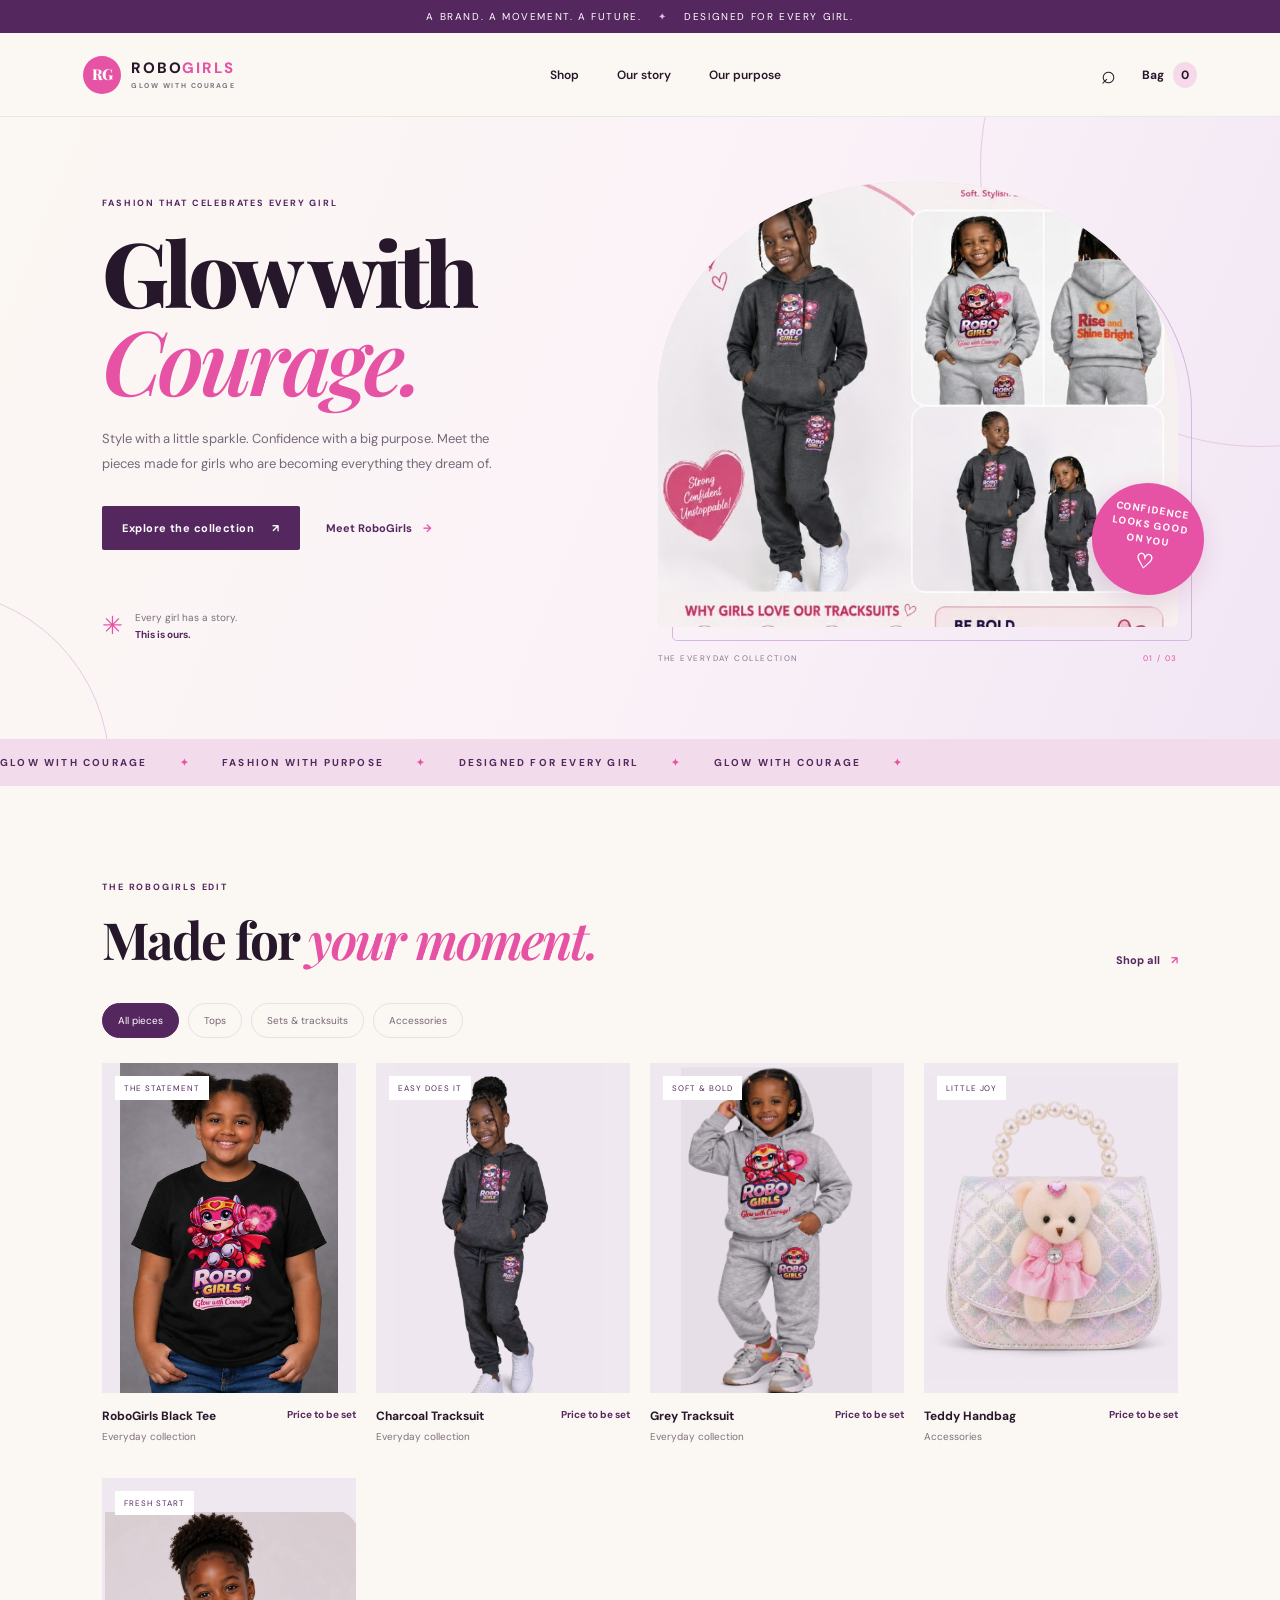
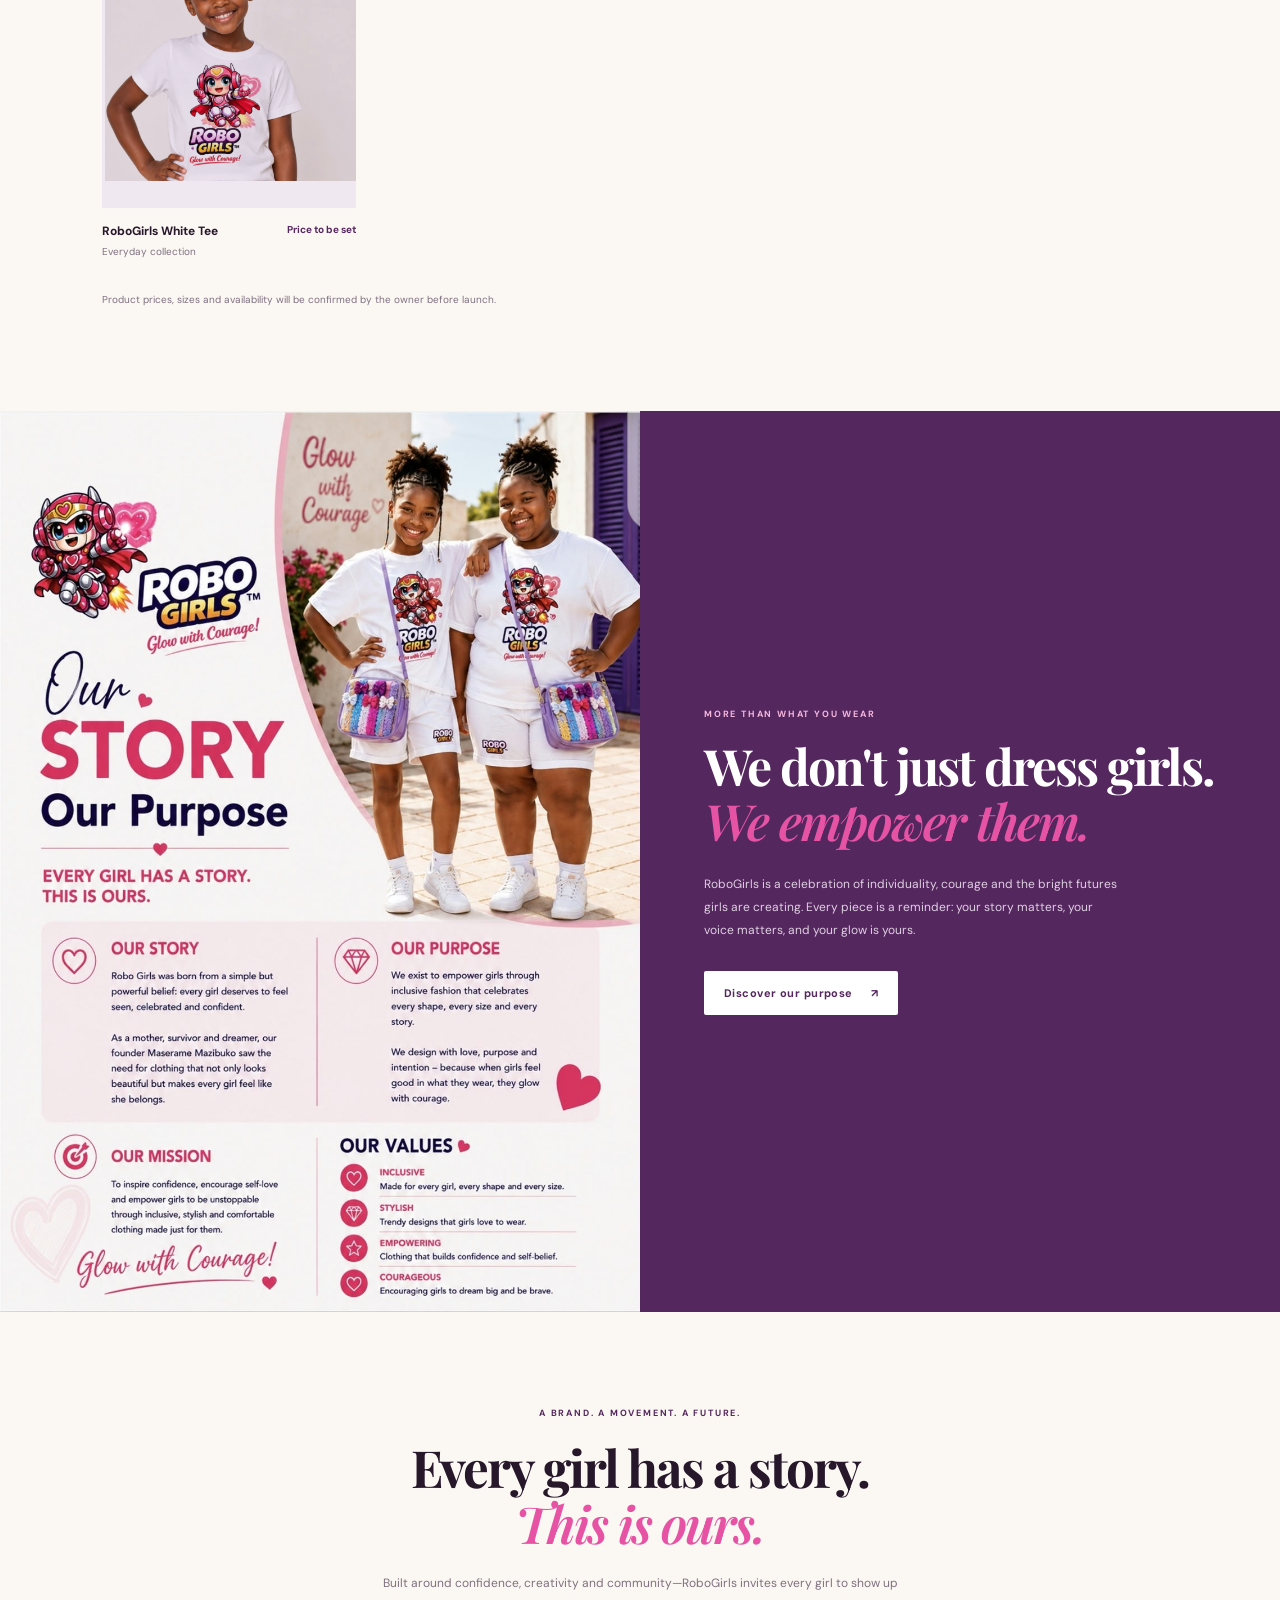
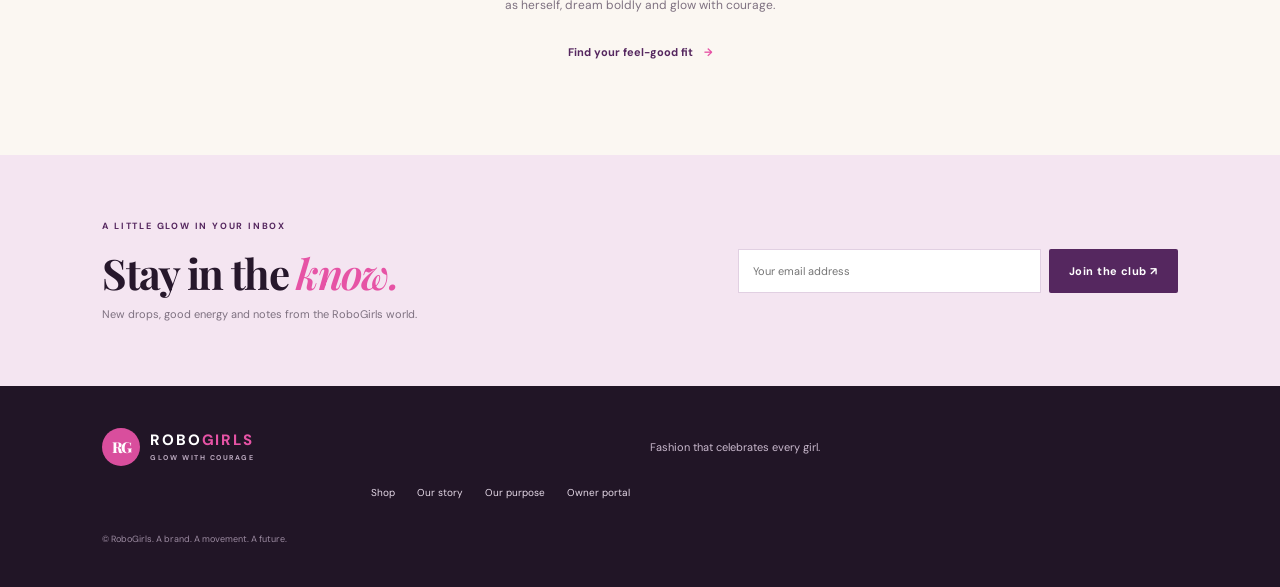
==== commit 3666d53c: "Build RoboGirls storefront and owner dashboard preview from scratch" ====
--- a/index.html
+++ b/index.html
@@ -1,146 +1,42 @@
 <!doctype html>
 <html lang="en">
 <head>
-<meta charset="utf-8">
-<meta name="viewport" content="width=device-width, initial-scale=1">
-<meta name="description" content="Discover ROBO GIRLS — playful, empowering fashion made for every girl to feel confident, comfortable and proud. Glow with Courage.">
-<meta name="theme-color" content="#401733">
-<meta property="og:title" content="ROBO GIRLS — Glow with Courage">
-<meta property="og:description" content="Playful, empowering fashion made for every girl to feel confident, comfortable and proud.">
-<meta property="og:type" content="website">
-<meta name="color-scheme" content="light">
-<title>ROBO GIRLS — Glow with Courage</title>
-<link rel="preconnect" href="https://fonts.googleapis.com">
-<link rel="preconnect" href="https://fonts.gstatic.com" crossorigin>
-<link href="https://fonts.googleapis.com/css2?family=Nunito+Sans:wght@400;500;600;700;800;900&family=Playfair+Display:ital,wght@1,600;1,700&display=swap" rel="stylesheet">
+<meta charset="utf-8"><meta name="viewport" content="width=device-width,initial-scale=1">
+<meta name="theme-color" content="#f9f4fb"><title>RoboGirls — Glow with Courage</title>
+<link rel="preconnect" href="https://fonts.googleapis.com"><link rel="preconnect" href="https://fonts.gstatic.com" crossorigin>
+<link href="https://fonts.googleapis.com/css2?family=DM+Sans:wght@400;500;600;700&family=Playfair+Display:wght@600;700;800&display=swap" rel="stylesheet">
 <link rel="stylesheet" href="style.css">
 </head>
 <body>
-<div class="announcement" aria-label="Brand announcements">
-  <button class="announcement-arrow" id="announcement-prev" aria-label="Previous announcement">‹</button>
-  <p id="announcement-message">⭐ GLOW WITH COURAGE — FASHION MADE FOR EVERY GIRL TO FEEL CONFIDENT, COMFORTABLE AND PROUD ⭐</p>
-  <button class="announcement-arrow" id="announcement-next" aria-label="Next announcement">›</button>
-</div>
-
+<div class="announcement">A Brand. A Movement. A Future. <span>✦</span> Designed for Every Girl.</div>
 <header class="site-header">
-  <a href="#home" class="brand-mark" aria-label="Robo Girls home"><span class="brand-robo">ROBO</span><span class="brand-girls">GIRLS<span class="brand-star">★</span></span><small>GLOW WITH COURAGE</small></a>
-  <button class="menu" id="menu" aria-label="Open menu" aria-expanded="false">☰</button>
-  <nav id="nav" aria-label="Main navigation">
-    <a href="#home">Home</a>
-    <a href="#tshirts">T-shirts</a>
-    <a href="#tracksuits">Tracksuits</a>
-    <a href="#dresses">Dresses</a>
-    <a href="#accessories">Accessories</a>
-    <a href="#our-story">Our story</a>
-    <a href="#contact">Contact</a>
-  </nav>
-  <div class="header-tools">
-    <button aria-label="Search products" title="Search products" id="search-toggle"><svg viewBox="0 0 24 24" aria-hidden="true"><circle cx="10.8" cy="10.8" r="6.8"></circle><path d="m16 16 5 5"></path></svg></button>
-    <a href="#community" aria-label="Customer account and community" title="Customer account"><svg viewBox="0 0 24 24" aria-hidden="true"><circle cx="12" cy="8" r="3.5"></circle><path d="M4.5 21c.5-4.2 3.1-6.5 7.5-6.5s7 2.3 7.5 6.5"></path></svg></a>
-    <button id="cart-open" aria-label="Open shopping bag preview" title="Shopping bag"><svg viewBox="0 0 24 24" aria-hidden="true"><path d="M5 8h14l1 13H4L5 8Z"></path><path d="M9 8V6a3 3 0 0 1 6 0v2"></path></svg><span id="cart-count" class="cart-count">0</span></button>
-  </div>
+  <a class="wordmark" href="#" aria-label="RoboGirls home"><span class="mark">RG</span><span>ROBO<span class="pink">GIRLS</span><small>GLOW WITH COURAGE</small></span></a>
+  <nav class="main-nav"><a href="#shop">Shop</a><a href="#story">Our story</a><a href="#purpose">Our purpose</a></nav>
+  <div class="header-actions"><button class="icon-button" id="searchToggle" aria-label="Search">⌕</button><a class="bag" href="#shop">Bag <span id="bagCount">0</span></a><button class="menu-toggle" id="menuToggle" aria-label="Open menu">☰</button></div>
 </header>
-
-<form class="search-panel" id="search-panel" role="search" hidden>
-  <label for="product-search">Find your glow</label>
-  <input id="product-search" type="search" placeholder="Search T-shirts, tracksuits, dresses…">
-  <button type="button" id="search-close" aria-label="Close search">✕</button>
-</form>
-
-<main id="home">
-  <section class="hero-carousel" aria-label="Featured Robo Girls collections">
-    <div class="hero-slide active" aria-hidden="false">
-      <img src="assets/brand-book/cover-collection.png" alt="Robo Girls fashion collection">
-      <div class="hero-shade"></div>
-      <div class="hero-copy"><p class="eyebrow">CONFIDENCE LOOKS GOOD ON YOU</p><h1>Glow with<br><em>Courage.</em></h1><p>Style that celebrates the girl you are — and the girl you're becoming.</p><a class="hero-cta" href="#glow-picks">Shop the collection <span>↗</span></a></div>
-    </div>
-    <div class="hero-slide" aria-hidden="true">
-      <img src="assets/brand-book/hero-tracksuits.png" alt="Robo Girls tracksuit collection">
-      <div class="hero-shade"></div>
-      <div class="hero-copy"><p class="eyebrow">COMFORT MEETS COURAGE</p><h1>Made to move.<br><em>Made to shine.</em></h1><p>Everyday comfort with a little extra superpower.</p><a class="hero-cta" href="#tracksuits">Shop tracksuits <span>↗</span></a></div>
-    </div>
-    <div class="hero-slide" aria-hidden="true">
-      <img src="assets/brand-book/empowerment-tees.png" alt="Robo Girls Empowerment T-shirts">
-      <div class="hero-shade"></div>
-      <div class="hero-copy"><p class="eyebrow">LITTLE TEE. BIG MESSAGE.</p><h1>Wear your<br><em>confidence.</em></h1><p>Bright ideas. Bold girls. Room to be yourself.</p><a class="hero-cta" href="#tshirts">Shop T-shirts <span>↗</span></a></div>
-    </div>
-    <button class="hero-arrow hero-prev" id="hero-prev" aria-label="Previous featured image">‹</button>
-    <button class="hero-arrow hero-next" id="hero-next" aria-label="Next featured image">›</button>
-    <div class="hero-dots" id="hero-dots" aria-label="Choose featured image"></div>
-  </section>
-
-  <div class="promise-strip"><span>✦ Made for confidence</span><span>✦ Made for comfort</span><span>✦ Made to glow</span></div>
-
-  <section class="products-section" id="glow-picks">
-    <div class="section-heading"><div><p class="eyebrow">THE CROWD FAVOURITES</p><h2>Glow Gear Picks <span>★</span></h2></div><a class="text-link" href="#all-products">Explore all <span>↗</span></a></div>
-    <div class="product-grid" id="featured-products">
-      <article class="product-card" id="accessories" data-category="accessories" data-name="Pearl Bear Crossbody Handbag">
-        <a class="product-image" href="#accessories"><img loading="lazy" decoding="async" src="assets/robo-girls-teddy-handbag.png" alt="Pearl Bear Crossbody Handbag"></a>
-        <div class="product-info"><p class="product-category">ACCESSORIES</p><a class="product-name" href="#accessories">Pearl Bear Crossbody Handbag</a><p class="price">R 190.00</p><button class="add-button" data-product="Pearl Bear Crossbody Handbag" data-price="190">Add to bag <span>＋</span></button></div>
-      </article>
-      <article class="product-card" id="tshirts" data-category="tshirts" data-name="Empowerment T-Shirt White">
-        <a class="product-image" href="#tshirts"><img loading="lazy" decoding="async" src="assets/robo-girls-white-tee.png" alt="White Robo Girls Empowerment T-shirt"></a>
-        <div class="product-info"><p class="product-category">T-SHIRTS</p><a class="product-name" href="#tshirts">Empowerment T-Shirt — White</a><p class="price">R 150.00</p><button class="add-button" data-product="Empowerment T-Shirt — White" data-price="150">Add to bag <span>＋</span></button></div>
-      </article>
-      <article class="product-card" data-category="tshirts" data-name="Empowerment T-Shirt Black">
-        <a class="product-image" href="#tshirts"><img loading="lazy" decoding="async" src="assets/robo-girls-black-tee.png" alt="Black Robo Girls Empowerment T-shirt"></a>
-        <div class="product-info"><p class="product-category">T-SHIRTS</p><a class="product-name" href="#tshirts">Empowerment T-Shirt — Black</a><p class="price">R 150.00</p><button class="add-button" data-product="Empowerment T-Shirt — Black" data-price="150">Add to bag <span>＋</span></button></div>
-      </article>
-      <article class="product-card" id="dresses" data-category="dresses" data-name="Glow with Courage Girls Dress">
-        <a class="product-image" href="#dresses"><img loading="lazy" decoding="async" src="assets/brand-book/everyday-collection.png" alt="Robo Girls Glow with Courage dresses"></a>
-        <div class="product-info"><p class="product-category">DRESSES</p><a class="product-name" href="#dresses">Glow with Courage Girls Dress</a><p class="price">R 320.00</p><span class="availability-note">Availability to be confirmed</span></div>
-      </article>
-      <article class="product-card" data-category="tshirts" data-name="ROBO GIRLS 3-Pack Empowerment Tees">
-        <a class="product-image" href="#tshirts"><img loading="lazy" decoding="async" src="assets/brand-book/empowerment-tees.png" alt="Robo Girls three-pack Empowerment T-shirts"></a>
-        <div class="product-info"><p class="product-category">T-SHIRTS</p><a class="product-name" href="#tshirts">3-Pack Empowerment Tees</a><p class="price">R 450.00</p><button class="add-button" data-product="3-Pack Empowerment Tees" data-price="450">Add to bag <span>＋</span></button></div>
-      </article>
-      <article class="product-card" id="tracksuits" data-category="tracksuits" data-name="ROBO GIRLS Grey Tracksuit">
-        <a class="product-image" href="#tracksuits"><img loading="lazy" decoding="async" src="assets/robo-girls-grey-tracksuit.png" alt="Grey Robo Girls tracksuit"></a>
-        <div class="product-info"><p class="product-category">TRACKSUITS</p><a class="product-name" href="#tracksuits">ROBO GIRLS Grey Tracksuit</a><p class="price">R 320.00</p><button class="add-button" data-product="ROBO GIRLS Grey Tracksuit" data-price="320">Add to bag <span>＋</span></button></div>
-      </article>
-      <article class="product-card" data-category="tracksuits" data-name="ROBO GIRLS Charcoal Tracksuit">
-        <a class="product-image" href="#tracksuits"><img loading="lazy" decoding="async" src="assets/robo-girls-charcoal-tracksuit.png" alt="Charcoal Robo Girls tracksuit"></a>
-        <div class="product-info"><p class="product-category">TRACKSUITS</p><a class="product-name" href="#tracksuits">ROBO GIRLS Charcoal Tracksuit</a><p class="price">Price to be confirmed</p><a class="product-action-link" href="#contact">Ask about this style ↗</a></div>
-      </article>
-
-    </div>
-    <p class="prototype-note">Please note: this is the visual storefront preview. Product prices, stock, size options, checkout and secure payment must be verified and connected before orders can be accepted.</p>
-  </section>
-
-  <section class="category-band" id="all-products">
-    <div class="section-heading"><div><p class="eyebrow">FIND YOUR FAVOURITE</p><h2>Shop by collection</h2></div></div>
-    <div class="category-grid">
-      <a href="#tshirts" class="category-tile"><img loading="lazy" decoding="async" src="assets/robo-girls-white-tee.png" alt="Robo Girls T-shirts"><span>T-shirts <b>↗</b></span></a>
-      <a href="#tracksuits" class="category-tile"><img loading="lazy" decoding="async" src="assets/robo-girls-grey-tracksuit.png" alt="Robo Girls tracksuits"><span>Tracksuits <b>↗</b></span></a>
-      <a href="#dresses" class="category-tile"><img loading="lazy" decoding="async" src="assets/brand-book/everyday-collection.png" alt="Robo Girls dresses"><span>Dresses <b>↗</b></span></a>
-      <a href="#accessories" class="category-tile"><img loading="lazy" decoding="async" src="assets/robo-girls-teddy-handbag.png" alt="Robo Girls accessories"><span>Accessories <b>↗</b></span></a>
-    </div>
-  </section>
-
-  <section class="story-section" id="our-story">
-    <div class="story-image"><img loading="lazy" decoding="async" src="assets/brand-book/our-purpose.png" alt="The purpose and spirit behind Robo Girls"></div>
-    <div class="story-copy"><p class="eyebrow">MORE THAN WHAT YOU WEAR</p><h2>Big courage.<br><em>Bright future.</em></h2><p>ROBO GIRLS is more than clothing — it's a movement created to inspire, empower and celebrate every girl. We believe every girl deserves to feel confident, beautiful and unstoppable in her own skin.</p><p>Fashion with purpose, made to help every girl express herself, embrace who she is and glow with courage.</p><a class="dark-link" href="#all-products">Find your glow <span>↗</span></a></div>
-  </section>
-
-  <section class="community" id="community">
-    <div><p class="eyebrow">LET'S GLOW TOGETHER</p><h2>Join the ROBO GIRLS community</h2><p>Get updates on new styles and collection news.</p></div>
-    <form id="newsletter-form"><label class="visually-hidden" for="newsletter-email">Email address</label><input type="email" id="newsletter-email" placeholder="Your email address" required><button type="submit" aria-label="Join community">→</button></form>
-    <p id="newsletter-message" role="status"></p>
-  </section>
+<div class="search-bar" id="searchBar"><input id="searchInput" type="search" placeholder="Find your next favourite…" aria-label="Search products"><button id="searchClose">Close</button></div>
+<main>
+<section class="hero">
+  <div class="hero-copy"><p class="eyebrow">FASHION THAT CELEBRATES EVERY GIRL</p><h1>Glow with<br><em>Courage.</em></h1><p class="hero-text">Style with a little sparkle. Confidence with a big purpose. Meet the pieces made for girls who are becoming everything they dream of.</p><div class="hero-ctas"><a class="button button-dark" href="#shop">Explore the collection <span>↗</span></a><a class="text-link" href="#story">Meet RoboGirls <span>→</span></a></div><div class="hero-note"><span class="star">✳</span><span>Every girl has a story.<br><b>This is ours.</b></span></div></div>
+  <div class="hero-art"><div class="hero-image-wrap"><img src="assets/brand-book/hero-tracksuits.png" alt="RoboGirls collection campaign image" onerror="this.onerror=null;this.src='assets/robo-girls-charcoal-tracksuit.png'"><div class="image-sticker">CONFIDENCE<br>LOOKS GOOD<br>ON YOU <span>♡</span></div></div><div class="hero-caption">THE EVERYDAY COLLECTION <span>01 / 03</span></div></div>
+  <div class="hero-orbit orbit-one"></div><div class="hero-orbit orbit-two"></div>
+</section>
+<section class="marquee"><div>GLOW WITH COURAGE <span>✦</span> FASHION WITH PURPOSE <span>✦</span> DESIGNED FOR EVERY GIRL <span>✦</span> GLOW WITH COURAGE <span>✦</span></div></section>
+<section class="collection section" id="shop"><div class="section-heading"><div><p class="eyebrow">THE ROBOGIRLS EDIT</p><h2>Made for <em>your moment.</em></h2></div><a class="text-link" href="#shop">Shop all <span>↗</span></a></div>
+<div class="filters" role="group" aria-label="Filter collection"><button class="filter active" data-filter="all">All pieces</button><button class="filter" data-filter="tops">Tops</button><button class="filter" data-filter="sets">Sets & tracksuits</button><button class="filter" data-filter="accessories">Accessories</button></div>
+<div class="product-grid" id="productGrid">
+<article class="product-card" data-category="tops" data-name="RoboGirls black tee"><div class="product-image"><span class="product-tag">THE STATEMENT</span><img src="assets/robo-girls-black-tee.png" alt="RoboGirls black tee"><button class="quick-add" data-product="RoboGirls Black Tee">＋ Quick add</button></div><div class="product-info"><div><h3>RoboGirls Black Tee</h3><p>Everyday collection</p></div><span class="price">Price to be set</span></div></article>
+<article class="product-card" data-category="sets" data-name="Charcoal tracksuit"><div class="product-image"><span class="product-tag">EASY DOES IT</span><img src="assets/robo-girls-charcoal-tracksuit.png" alt="RoboGirls charcoal tracksuit"><button class="quick-add" data-product="Charcoal Tracksuit">＋ Quick add</button></div><div class="product-info"><div><h3>Charcoal Tracksuit</h3><p>Everyday collection</p></div><span class="price">Price to be set</span></div></article>
+<article class="product-card" data-category="sets" data-name="Grey tracksuit"><div class="product-image"><span class="product-tag">SOFT & BOLD</span><img src="assets/robo-girls-grey-tracksuit.png" alt="RoboGirls grey tracksuit"><button class="quick-add" data-product="Grey Tracksuit">＋ Quick add</button></div><div class="product-info"><div><h3>Grey Tracksuit</h3><p>Everyday collection</p></div><span class="price">Price to be set</span></div></article>
+<article class="product-card" data-category="accessories" data-name="Teddy handbag"><div class="product-image"><span class="product-tag">LITTLE JOY</span><img src="assets/robo-girls-teddy-handbag.png" alt="RoboGirls teddy handbag"><button class="quick-add" data-product="Teddy Handbag">＋ Quick add</button></div><div class="product-info"><div><h3>Teddy Handbag</h3><p>Accessories</p></div><span class="price">Price to be set</span></div></article>
+<article class="product-card" data-category="tops" data-name="RoboGirls white tee"><div class="product-image"><span class="product-tag">FRESH START</span><img src="assets/robo-girls-white-tee.png" alt="RoboGirls white tee"><button class="quick-add" data-product="RoboGirls White Tee">＋ Quick add</button></div><div class="product-info"><div><h3>RoboGirls White Tee</h3><p>Everyday collection</p></div><span class="price">Price to be set</span></div></article>
+</div><p class="catalogue-note">Product prices, sizes and availability will be confirmed by the owner before launch.</p>
+</section>
+<section class="purpose" id="purpose"><div class="purpose-visual"><img src="assets/brand-book/our-purpose.png" alt="RoboGirls purpose and empowerment" loading="lazy"></div><div class="purpose-copy"><p class="eyebrow">MORE THAN WHAT YOU WEAR</p><h2>We don't just dress girls.<br><em>We empower them.</em></h2><p>RoboGirls is a celebration of individuality, courage and the bright futures girls are creating. Every piece is a reminder: your story matters, your voice matters, and your glow is yours.</p><a class="button button-light" href="#story">Discover our purpose <span>↗</span></a></div></section>
+<section class="story section" id="story"><p class="eyebrow">A BRAND. A MOVEMENT. A FUTURE.</p><h2>Every girl has a story.<br><em>This is ours.</em></h2><p>Built around confidence, creativity and community—RoboGirls invites every girl to show up as herself, dream boldly and glow with courage.</p><a class="text-link" href="#shop">Find your feel-good fit <span>→</span></a></section>
+<section class="newsletter"><div><p class="eyebrow">A LITTLE GLOW IN YOUR INBOX</p><h2>Stay in the <em>know.</em></h2><p>New drops, good energy and notes from the RoboGirls world.</p></div><form id="newsletterForm"><label class="sr-only" for="email">Email address</label><input id="email" type="email" placeholder="Your email address" required><button class="button button-dark" type="submit">Join the club ↗</button></form></section>
 </main>
-
-<footer id="contact">
-  <div class="footer-top"><a href="#home" class="footer-wordmark">ROBO <strong>GIRLS</strong><small>GLOW WITH COURAGE</small></a><p>Fashion made for every girl to feel confident, comfortable and proud.</p><nav aria-label="Footer navigation"><a href="#home">Home</a><a href="#tshirts">T-shirts</a><a href="#tracksuits">Tracksuits</a><a href="#dresses">Dresses</a><a href="#accessories">Accessories</a><a href="mailto:info@robogirls.co.za">Contact</a></nav></div>
-  <div class="footer-bottom"><small>© 2026 ROBO GIRLS. All rights reserved.</small><small><a href="#contact">Terms and policies</a></small><small>Contact: <a href="mailto:info@robogirls.co.za">info@robogirls.co.za</a> · <a href="tel:+27711973621">071 197 3621</a></small></div>
-</footer>
-
-<aside class="cart-drawer" id="cart-drawer" aria-label="Demonstration shopping bag" hidden>
-  <div class="cart-head"><h2>Your bag <span id="drawer-count">(0)</span></h2><button id="cart-close" aria-label="Close shopping bag">✕</button></div>
-  <div id="cart-items"><p>Your bag is empty.</p></div>
-  <div class="cart-total"><strong>Subtotal</strong><strong id="cart-total">R 0.00</strong></div>
-  <p class="prototype-note">Demo only — checkout and payments are not connected yet.</p>
-</aside>
-<div class="drawer-backdrop" id="drawer-backdrop" hidden></div>
+<footer><a class="wordmark footer-mark" href="#"><span class="mark">RG</span><span>ROBO<span class="pink">GIRLS</span><small>GLOW WITH COURAGE</small></span></a><p>Fashion that celebrates every girl.</p><div class="footer-links"><a href="#shop">Shop</a><a href="#story">Our story</a><a href="#purpose">Our purpose</a><a href="owner.html">Owner portal</a></div><small>© RoboGirls. A brand. A movement. A future.</small></footer>
+<div class="toast" id="toast" role="status"></div>
 <script src="app.js"></script>
-</body>
-</html>+</body></html>
--- a/style.css
+++ b/style.css
@@ -1,214 +1,3 @@
-:root{--pink:#ffb6d8;--pink-strong:#e83f89;--pink-pale:#fff4f8;--plum:#4c173c;--ink:#262127;--muted:#70666d;--gold:#ffda48;--line:#eee4e9;--white:#fff;--shadow:0 18px 48px #4c173c12}
-*{box-sizing:border-box}
-html{scroll-behavior:smooth;scroll-padding-top:100px}
-body{margin:0;color:var(--ink);background:#fff;font-family:"Nunito Sans",Arial,sans-serif;line-height:1.55}
-img{max-width:100%;display:block}
-a{color:inherit;text-decoration:none}
-button,input{font:inherit}
-button,a{-webkit-tap-highlight-color:transparent}
-button:focus-visible,a:focus-visible,input:focus-visible{outline:3px solid #9d3e77;outline-offset:3px}
-[hidden]{display:none!important}
-.announcement{min-height:110px;background:var(--pink);color:#642648;display:grid;grid-template-columns:52px minmax(0,1fr) 52px;align-items:center;gap:10px;padding:14px 2.5vw;text-align:center}
-.announcement p{max-width:900px;margin:0 auto;font-size:clamp(1rem,2.7vw,2.25rem);font-weight:900;font-style:italic;line-height:1.08;text-transform:uppercase}
-.announcement-arrow{border:0;background:transparent;color:#642648;font-size:2.1rem;cursor:pointer;line-height:1}
-.site-header{position:sticky;top:0;z-index:30;min-height:88px;padding:10px 4vw;display:flex;align-items:center;gap:clamp(18px,3vw,44px);background:#fff;border-bottom:1px solid #f0e8ec}
-.brand-mark{display:flex;flex:0 0 105px;flex-direction:column;align-items:flex-start;justify-content:center;line-height:.88}
-.brand-robo{font-size:1.35rem;letter-spacing:-.06em;font-weight:1000;color:var(--plum)}
-.brand-girls{position:relative;font-size:1.25rem;font-weight:1000;letter-spacing:.015em;color:var(--pink-strong);padding-left:2px}
-.brand-star{color:var(--gold);font-size:.65rem;margin-left:4px;vertical-align:top}
-.brand-mark small{margin-top:7px;font-size:.42rem;font-weight:900;letter-spacing:.06em;color:var(--plum);white-space:nowrap}
-.site-header nav{display:flex;align-items:center;gap:clamp(14px,2vw,30px);margin-left:0;flex:1}
-.site-header nav a{font-size:.95rem;font-weight:700;color:#302a30;white-space:nowrap;transition:color .2s}
-.site-header nav a:hover{color:var(--pink-strong)}
-.menu{display:none;border:0;background:none;font-size:1.55rem;color:var(--plum);cursor:pointer}
-.header-tools{display:flex;align-items:center;gap:clamp(12px,1.6vw,24px);margin-left:auto}
-.header-tools button,.header-tools>a{position:relative;width:25px;height:28px;padding:0;display:inline-flex;align-items:center;justify-content:center;border:0;background:none;color:#292429;cursor:pointer}
-.header-tools svg{width:23px;height:23px;fill:none;stroke:currentColor;stroke-width:1.8;stroke-linecap:round;stroke-linejoin:round}
-.cart-count{position:absolute;top:-5px;right:-9px;min-width:17px;height:17px;padding:0 4px;border-radius:50%;background:var(--pink-strong);color:#fff;font-size:10px;display:none;align-items:center;justify-content:center}
-.search-panel{position:sticky;top:88px;z-index:29;background:#fff;padding:16px 5vw;border-bottom:1px solid var(--line);display:flex;align-items:center;gap:15px}
-.search-panel label{font-weight:800;white-space:nowrap}
-.search-panel input{flex:1;min-width:0;border:1px solid #ded4da;border-radius:30px;padding:12px 18px;font-size:1rem}
-.search-panel button{border:0;background:transparent;font-size:1.2rem;cursor:pointer}
-.hero-carousel{position:relative;width:100%;height:clamp(350px,37vw,570px);background:#2e1556;overflow:hidden}
-.hero-slide{position:absolute;inset:0;display:flex;align-items:center;opacity:0;visibility:hidden;transition:opacity .45s ease}
-.hero-slide.active{opacity:1;visibility:visible}
-.hero-slide>img{position:absolute;inset:0;width:100%;height:100%;object-fit:cover;object-position:center 35%}
-.hero-shade{position:absolute;inset:0;background:linear-gradient(90deg,#210f2fd9 0%,#32172b9c 42%,#32172b12 78%)}
-.hero-copy{position:relative;z-index:1;width:min(650px,60%);padding:40px 0 40px 8vw;color:#fff}
-.eyebrow{font-size:.72rem;letter-spacing:.15em;text-transform:uppercase;font-weight:900;color:var(--pink-strong);margin:0 0 13px}
-.hero-copy .eyebrow{color:#ffe5f0}
-.hero-copy h1{font-size:clamp(3.1rem,6.7vw,6.5rem);line-height:.91;letter-spacing:-.055em;font-weight:1000;margin:0 0 20px}
-.hero-copy h1 em,.story-copy h2 em{font-family:"Playfair Display",Georgia,serif;font-weight:700;color:#ffb6d8}
-.hero-copy>p:not(.eyebrow){font-size:clamp(.95rem,1.35vw,1.15rem);max-width:430px;margin:0 0 26px}
-.hero-cta{display:inline-flex;align-items:center;gap:24px;background:#fff;color:var(--plum);padding:14px 20px;font-size:.9rem;font-weight:900;border-radius:3px;transition:background .2s,color .2s}
-.hero-cta:hover{background:var(--pink);color:var(--plum)}
-.hero-cta span{font-size:1.2rem}
-.hero-arrow{position:absolute;z-index:2;top:50%;transform:translateY(-50%);border:1px solid #ffffff80;background:#21102638;color:#fff;width:42px;height:48px;font-size:2rem;line-height:1;cursor:pointer;border-radius:2px}
-.hero-prev{left:18px}.hero-next{right:18px}
-.hero-dots{position:absolute;z-index:2;bottom:17px;left:0;right:0;display:flex;justify-content:center;gap:8px}
-.hero-dots button{width:8px;height:8px;border-radius:50%;border:0;background:#ffffff80;padding:0;cursor:pointer}
-.hero-dots button.active{background:#fff;transform:scale(1.3)}
-.promise-strip{display:flex;justify-content:center;align-items:center;gap:clamp(20px,6vw,90px);padding:16px 20px;background:#fff8fb;border-bottom:1px solid #f6e5ed;color:var(--plum);font-size:.82rem;font-weight:800}
-.promise-strip span{white-space:nowrap}
-.products-section,.category-band{padding:66px 4vw 58px;background:#fff}
-.section-heading{display:flex;align-items:end;justify-content:space-between;gap:18px;margin-bottom:28px}
-.section-heading h2{font-size:clamp(1.7rem,3vw,2.5rem);line-height:1.12;margin:0;font-weight:1000;letter-spacing:-.035em;color:#29232a}
-.section-heading h2 span{color:var(--gold);font-size:.8em}
-.section-heading .eyebrow{margin-bottom:7px}
-.text-link{font-size:.92rem;font-weight:800;white-space:nowrap;border-bottom:1px solid var(--pink-strong);padding-bottom:4px}
-.text-link span{color:var(--pink-strong);margin-left:8px}
-.product-grid{display:grid;grid-template-columns:repeat(4,minmax(0,1fr));gap:34px 18px}
-.product-card{position:relative;min-width:0;background:#fff}
-.product-image{display:block;position:relative;width:100%;aspect-ratio: .79;background:#faf8f9;overflow:hidden}
-.product-image img{width:100%;height:100%;object-fit:contain;transition:transform .35s ease}
-.product-card:hover .product-image img{transform:scale(1.035)}
-.product-info{padding:13px 1px 0}
-.product-category{font-size:.65rem;letter-spacing:.12em;font-weight:900;color:#9e4771;margin:0 0 4px}
-.product-name{display:block;font-size:1rem;font-weight:700;line-height:1.35;color:#302830}
-.product-name:hover{text-decoration:underline;text-decoration-color:var(--pink-strong);text-underline-offset:3px}
-.price{margin:7px 0 0;font-size:.98rem;font-weight:800;color:#302830}
-.availability-note{display:block;margin-top:9px;font-size:.75rem;color:#776a72}
-.add-button{display:flex;align-items:center;justify-content:space-between;gap:14px;width:100%;margin-top:13px;padding:10px 12px;background:#fff;color:var(--plum);border:1px solid #d8c8d1;cursor:pointer;font-size:.82rem;font-weight:900;transition:background .2s,border-color .2s,color .2s}
-.add-button span{font-size:1.15rem;color:var(--pink-strong)}
-.add-button:hover:not(:disabled){background:var(--plum);border-color:var(--plum);color:#fff}
-.add-button:hover:not(:disabled) span{color:var(--pink)}
-.add-button:disabled{background:#f1edf0;color:#827880;border-color:#eee;cursor:not-allowed}
-.product-action-link{display:inline-block;margin-top:10px;font-size:.8rem;font-weight:800;color:#8d2d60}
-.prototype-note{font-size:.78rem;color:#7c7279;margin:25px 0 0}
-.category-band{padding-top:28px;background:var(--pink-pale)}
-.category-grid{display:grid;grid-template-columns:repeat(4,minmax(0,1fr));gap:16px}
-.category-tile{position:relative;display:block;height:clamp(180px,22vw,310px);overflow:hidden;background:#f4e8ed}
-.category-tile:after{content:"";position:absolute;inset:35% 0 0;background:linear-gradient(transparent,#28112a9e)}
-.category-tile img{width:100%;height:100%;object-fit:cover;transition:transform .4s}
-.category-tile:hover img{transform:scale(1.045)}
-.category-tile>span{position:absolute;z-index:1;left:17px;right:17px;bottom:17px;display:flex;align-items:center;justify-content:space-between;color:#fff;font-size:1.1rem;font-weight:900}
-.category-tile b{font-size:1.25rem;color:var(--pink)}
-.story-section{display:grid;grid-template-columns:1fr 1fr;align-items:stretch;background:#f7e5ec}
-.story-image{min-height:450px;background:#f4dce5}
-.story-image img{width:100%;height:100%;max-height:620px;object-fit:cover;object-position:center}
-.story-copy{align-self:center;max-width:660px;padding:65px clamp(30px,7vw,100px) 65px clamp(30px,5vw,70px)}
-.story-copy h2{font-size:clamp(2.8rem,5.2vw,5rem);line-height:.98;letter-spacing:-.055em;margin:0 0 24px;color:var(--plum)}
-.story-copy h2 em{color:var(--pink-strong)}
-.story-copy>p:not(.eyebrow){font-size:1rem;line-height:1.75;color:#554650}
-.dark-link{display:inline-flex;align-items:center;gap:24px;margin-top:12px;background:var(--plum);color:#fff;padding:13px 18px;font-size:.85rem;font-weight:900}
-.dark-link:hover{background:var(--pink-strong)}
-.community{display:grid;grid-template-columns:1fr 1fr;gap:18px 35px;align-items:center;padding:58px 5vw 48px}
-.community h2{font-size:clamp(1.6rem,2.6vw,2.5rem);line-height:1.12;letter-spacing:-.035em;margin:0;color:#2b242b}
-.community>div>p:last-child{margin:10px 0 0;color:var(--muted)}
-#newsletter-form{display:flex;align-items:center;border:1px solid #dcd1d8;min-height:62px}
-#newsletter-form input{flex:1;min-width:0;border:0;outline:0;padding:15px 20px;font-size:1rem;background:transparent}
-#newsletter-form button{width:58px;height:58px;border:0;background:transparent;font-size:1.8rem;color:var(--plum);cursor:pointer}
-#newsletter-message{grid-column:2;margin:0;color:#6a294c;font-size:.88rem}
-footer{background:#29152a;color:#fff;padding:38px 5vw 20px;display:block;text-align:left}
-.footer-top{display:grid;grid-template-columns:1fr 1.2fr 1.8fr;align-items:center;gap:28px;padding-bottom:28px;border-bottom:1px solid #ffffff2b}
-.footer-wordmark{display:flex;flex-direction:column;font-size:1.35rem;line-height:1;font-weight:1000;letter-spacing:-.04em}
-.footer-wordmark strong{color:var(--pink);font-size:1.3rem}
-.footer-wordmark small{margin-top:8px;font-size:.52rem;letter-spacing:.08em;color:#f4c4dc}
-.footer-top>p{max-width:290px;font-size:.88rem;color:#e8dfe7}
-footer nav{display:flex;justify-content:flex-end;gap:15px;flex-wrap:wrap}
-footer nav a,footer p,footer small{font-size:.82rem;color:#e4d8e1}
-footer nav a:hover,footer a:hover{text-decoration:underline;text-underline-offset:3px}
-.footer-bottom{display:flex;justify-content:space-between;gap:16px;flex-wrap:wrap;padding-top:18px}
-.cart-drawer{position:fixed;z-index:60;right:0;top:0;bottom:0;width:min(420px,100vw);background:#fff;padding:24px;box-shadow:-10px 0 35px #0002;overflow:auto}
-.cart-head{display:flex;justify-content:space-between;align-items:center;border-bottom:1px solid #eee;padding-bottom:15px}
-.cart-head h2{margin:0;font-size:1.35rem}
-.cart-head button{border:0;background:none;font-size:1.3rem;cursor:pointer}
-.cart-line{display:grid;grid-template-columns:1fr auto;gap:8px;padding:15px 0;border-bottom:1px solid #eee}
-.cart-line button{grid-column:1/-1;justify-self:start;border:0;background:none;color:#9b235c;text-decoration:underline;cursor:pointer;padding:0}
-.cart-total{display:flex;justify-content:space-between;padding:22px 0;font-size:1.1rem}
-.drawer-backdrop{position:fixed;z-index:59;inset:0;background:#0006}
-.visually-hidden{position:absolute!important;width:1px;height:1px;padding:0;margin:-1px;overflow:hidden;clip:rect(0,0,0,0);white-space:nowrap;border:0}
-@media(max-width:1080px){.site-header{gap:20px}.site-header nav{gap:15px}.site-header nav a{font-size:.86rem}.header-tools{gap:13px}.product-grid{grid-template-columns:repeat(3,minmax(0,1fr))}.footer-top{grid-template-columns:1fr 1fr}.footer-top nav{grid-column:1/-1;justify-content:flex-start}}
-@media(max-width:760px){html{scroll-padding-top:74px}.announcement{min-height:88px;grid-template-columns:32px minmax(0,1fr) 32px;padding:10px 7px;gap:5px}.announcement p{font-size:clamp(.83rem,3.2vw,1.2rem)}.announcement-arrow{font-size:1.65rem}.site-header{min-height:72px;padding:8px 4vw;gap:13px}.brand-mark{flex-basis:90px}.brand-robo{font-size:1.2rem}.brand-girls{font-size:1.12rem}.brand-mark small{font-size:.38rem}.menu{display:block;order:0;margin:0;padding:0}.site-header nav{display:none;position:absolute;top:100%;left:0;right:0;margin:0;padding:20px 6vw;background:#fff;box-shadow:0 12px 20px #0001;flex-direction:column;align-items:flex-start;gap:17px}.site-header nav.show{display:flex}.site-header nav a{font-size:1rem}.header-tools{margin-left:auto;gap:13px}.header-tools svg{width:21px;height:21px}.search-panel{top:72px;flex-wrap:wrap;padding:13px 4vw}.search-panel label{width:100%}.hero-carousel{height:480px}.hero-slide>img{object-position:center}.hero-shade{background:linear-gradient(90deg,#210f2fc9,#32172b46 100%)}.hero-copy{width:88%;padding:30px 0 40px 7vw}.hero-copy h1{font-size:clamp(3rem,11vw,5rem)}.hero-copy>p:not(.eyebrow){max-width:300px}.hero-arrow{width:32px;height:40px;font-size:1.6rem}.hero-prev{left:8px}.hero-next{right:8px}.promise-strip{justify-content:flex-start;overflow-x:auto;gap:24px;padding:13px 4vw;font-size:.76rem}.products-section,.category-band{padding:42px 4vw}.section-heading{align-items:end;margin-bottom:22px}.section-heading h2{font-size:1.7rem}.product-grid{grid-template-columns:repeat(2,minmax(0,1fr));gap:27px 12px}.product-name{font-size:.9rem}.price{font-size:.9rem}.product-category{font-size:.58rem}.add-button{font-size:.76rem;padding:9px}.category-grid{grid-template-columns:repeat(2,minmax(0,1fr));gap:10px}.category-tile{height:210px}.category-tile>span{left:12px;right:12px;bottom:12px;font-size:1rem}.story-section{grid-template-columns:1fr}.story-image{min-height:0;height:330px}.story-copy{padding:42px 7vw 48px}.story-copy h2{font-size:3.4rem}.community{grid-template-columns:1fr;gap:18px;padding:42px 5vw}.community h2{font-size:1.8rem}#newsletter-message{grid-column:1}.footer-top{grid-template-columns:1fr;gap:12px}.footer-top nav{grid-column:auto;justify-content:flex-start;gap:14px}.footer-bottom{flex-direction:column;gap:8px}.footer-bottom small{font-size:.78rem}}
-@media(max-width:420px){.hero-carousel{height:420px}.hero-copy h1{font-size:2.9rem}.hero-copy{width:94%;padding-left:8vw}.hero-copy .eyebrow{font-size:.62rem}.hero-cta{padding:12px 14px;gap:14px;font-size:.8rem}.product-grid{gap:24px 10px}.product-image{aspect-ratio:.72}.category-tile{height:175px}.section-heading h2{font-size:1.5rem}.text-link{font-size:.8rem}}
-@media(prefers-reduced-motion:reduce){html{scroll-behavior:auto}*,*::before,*::after{transition:none!important}}
-
-
-/* ROBO GIRLS storefront refresh — October 2026 */
-:root{--pink:#f8b8d2;--pink-strong:#d9367d;--pink-pale:#fff7fa;--plum:#401733;--ink:#29232a;--muted:#756a72;--gold:#f5c943;--line:#f0e3e9;--shadow:0 16px 42px #4c173c12}
-body{font-size:15px;background:#fff}
-.announcement{min-height:42px;padding:8px 2vw;grid-template-columns:34px minmax(0,1fr) 34px;background:#421a3a;color:#fff}
-.announcement p{font-size:.72rem;font-style:normal;letter-spacing:.08em;line-height:1.3}
-.announcement-arrow{font-size:1.4rem;color:#fff}
-.site-header{min-height:78px;padding:12px clamp(18px,5vw,76px);gap:clamp(16px,2.2vw,34px);box-shadow:0 4px 18px #3b183008}
-.brand-mark{flex-basis:118px}
-.brand-robo{font-size:1.55rem;color:#3e1738}
-.brand-girls{font-size:1.4rem;color:#d9367d}
-.brand-mark small{font-size:.47rem;letter-spacing:.1em}
-.site-header nav{gap:clamp(12px,1.8vw,26px)}
-.site-header nav a{font-size:.86rem;font-weight:800}
-.header-tools{gap:18px}
-.hero-carousel{height:clamp(390px,42vw,620px);background:#f6edf2}
-.hero-slide>img{object-fit:cover;object-position:center 36%}
-.hero-shade{background:linear-gradient(90deg,#271128d9 0%,#35182b9c 38%,#35182b18 76%)}
-.hero-copy{padding-left:clamp(28px,8vw,125px);width:min(720px,67%)}
-.hero-copy .eyebrow{letter-spacing:.19em}
-.hero-copy h1{font-size:clamp(3.4rem,6.5vw,6.6rem);line-height:.96}
-.hero-cta{border-radius:999px;padding:15px 23px;box-shadow:0 8px 24px #0002}
-.hero-arrow{border-radius:50%;width:44px;height:44px;font-size:1.8rem;display:grid;place-items:center}
-.promise-strip{padding:17px 20px;background:#fff9fb;gap:clamp(18px,5vw,70px);font-size:.78rem;letter-spacing:.025em}
-.products-section,.category-band{padding:clamp(42px,5vw,76px) clamp(18px,5vw,76px)}
-.section-heading{margin-bottom:30px}
-.section-heading h2{font-size:clamp(1.8rem,3vw,2.65rem)}
-.product-grid{grid-template-columns:repeat(4,minmax(0,1fr));gap:36px 22px}
-.product-card{border:1px solid #f2e8ed;transition:box-shadow .25s,transform .25s;overflow:hidden}
-.product-card:hover{box-shadow:0 14px 34px #40173312;transform:translateY(-3px)}
-.product-image{aspect-ratio: .82;background:#fff;padding:10px}
-.product-image img{object-fit:contain;mix-blend-mode:multiply}
-.product-info{padding:14px 15px 17px}
-.product-category{letter-spacing:.14em;color:#b02e69}
-.product-name{font-size:.96rem;min-height:2.6em}
-.price{font-size:1rem;margin-top:10px}
-.add-button{border-radius:999px;padding:11px 14px;margin-top:14px;border-color:#e4c8d5}
-.add-button:hover:not(:disabled){background:#401733}
-.prototype-note{background:#fff7fa;border-left:3px solid #e7a1bf;padding:12px 15px;line-height:1.6}
-.category-band{background:#fff7fa}
-.category-grid{gap:18px}
-.category-tile{height:clamp(190px,23vw,330px);border-radius:5px}
-.category-tile img{object-fit:cover;object-position:center;background:#fff}
-.category-tile:after{inset:30% 0 0;background:linear-gradient(transparent,#271128b8)}
-.category-tile>span{left:20px;right:20px;bottom:18px;font-size:1.15rem}
-.story-section{background:#fff0f6}
-.story-image{background:#f9e6ee}
-.story-image img{object-fit:cover;object-position:center}
-.story-copy{padding-top:clamp(42px,6vw,82px);padding-bottom:clamp(42px,6vw,82px)}
-.story-copy h2 em{color:#d9367d}
-.dark-link{border-radius:999px;padding:14px 22px}
-.community{padding:clamp(40px,5vw,70px) clamp(18px,6vw,90px);background:#fff}
-#newsletter-form{border-radius:999px;overflow:hidden}
-#newsletter-form button{border-radius:50%;background:#401733;color:#fff;width:48px;height:48px;margin:6px}
-footer{padding:42px clamp(18px,5vw,76px) 20px;background:#291429}
-.footer-top{padding-bottom:30px}
-.cart-drawer{padding:28px;box-shadow:-18px 0 55px #1c0c1830}
-@media(max-width:1080px){.site-header{gap:15px}.site-header nav{gap:12px}.site-header nav a{font-size:.79rem}.brand-mark{flex-basis:100px}.product-grid{grid-template-columns:repeat(3,minmax(0,1fr))}}
-@media(max-width:760px){
- .announcement{min-height:42px;grid-template-columns:26px minmax(0,1fr) 26px;padding:7px 5px}
- .announcement p{font-size:.62rem;letter-spacing:.035em}
- .site-header{min-height:70px;padding:9px 4vw;gap:12px}
- .brand-mark{flex-basis:88px}
- .brand-robo{font-size:1.18rem}.brand-girls{font-size:1.08rem}.brand-mark small{font-size:.36rem}
- .menu{font-size:1.35rem}
- .site-header nav{padding:22px 6vw;gap:18px}
- .header-tools{gap:12px}
- .hero-carousel{height:clamp(440px,120vw,570px)}
- .hero-slide>img{object-position:58% center}
- .hero-shade{background:linear-gradient(90deg,#261127d9 0%,#32172b92 58%,#32172b35 100%)}
- .hero-copy{width:94%;padding:30px 0 46px 7vw}
- .hero-copy h1{font-size:clamp(3.2rem,12vw,4.8rem)}
- .hero-copy>p:not(.eyebrow){max-width:285px}
- .promise-strip{gap:22px}
- .products-section,.category-band{padding:42px 4vw}
- .product-grid{grid-template-columns:repeat(2,minmax(0,1fr));gap:18px 10px}
- .product-image{aspect-ratio:.78;padding:5px}
- .product-info{padding:11px 10px 13px}
- .product-name{font-size:.88rem;min-height:2.6em}
- .add-button{font-size:.74rem;padding:10px}
- .category-grid{gap:10px}
- .category-tile{height:clamp(170px,48vw,230px);border-radius:4px}
- .category-tile>span{left:12px;right:12px;bottom:12px;font-size:.95rem}
- .story-image{height:310px}
- .story-copy{padding:38px 7vw 44px}
- .community{padding:42px 5vw}
- .footer-top{gap:16px}
-}
-@media(max-width:390px){.header-tools{gap:9px}.header-tools svg{width:19px;height:19px}.hero-carousel{height:430px}.hero-copy h1{font-size:2.9rem}.section-heading h2{font-size:1.45rem}.product-name{font-size:.82rem}}
+:root{--ink:#26172b;--plum:#55275f;--pink:#e653a5;--rose:#f6d9eb;--lilac:#eee3f4;--cream:#fbf7f2;--gold:#c9a45c;--muted:#7e7180;--line:#e9dfe9;--white:#fff;--sans:'DM Sans',Arial,sans-serif;--serif:'Playfair Display',Georgia,serif}*{box-sizing:border-box}html{scroll-behavior:smooth}body{margin:0;color:var(--ink);background:var(--cream);font-family:var(--sans);font-size:14px}a{color:inherit;text-decoration:none}button,input{font:inherit}button{cursor:pointer}.announcement{background:var(--plum);color:#fff;text-align:center;padding:10px 14px;font-size:10px;letter-spacing:.16em;text-transform:uppercase}.announcement span{color:#f4b5dc;margin:0 12px}.site-header{height:84px;display:flex;align-items:center;justify-content:space-between;padding:0 6.5%;background:rgba(251,247,242,.96);position:sticky;top:0;z-index:20;border-bottom:1px solid rgba(85,39,95,.08)}.wordmark{display:flex;align-items:center;gap:10px;font-weight:800;letter-spacing:.12em;font-size:15px;line-height:1}.mark{width:38px;height:38px;border-radius:50%;display:grid;place-items:center;background:var(--pink);color:#fff;font-family:var(--serif);letter-spacing:-.08em;font-size:15px}.pink{color:var(--pink)}.wordmark small{display:block;font-size:7px;letter-spacing:.22em;margin-top:6px;color:var(--muted);font-weight:700}.main-nav{display:flex;gap:38px;font-size:12px;font-weight:600}.main-nav a:hover,.footer-links a:hover{color:var(--pink)}.header-actions{display:flex;align-items:center;gap:20px}.icon-button,.menu-toggle{border:0;background:none;font-size:25px;color:var(--ink)}.bag{font-size:12px;font-weight:700}.bag span{background:var(--rose);border-radius:50%;padding:5px 8px;margin-left:6px}.menu-toggle{display:none}.search-bar{display:none;position:sticky;top:84px;z-index:19;background:#fff;padding:15px 6.5%;border-bottom:1px solid var(--line)}.search-bar.open{display:flex;gap:12px}.search-bar input{flex:1;border:0;border-bottom:1px solid var(--line);padding:12px;outline:none}.search-bar button{border:0;background:none;color:var(--plum)}.hero{min-height:620px;display:grid;grid-template-columns:1fr 1fr;align-items:center;padding:65px 8% 76px;position:relative;overflow:hidden;background:linear-gradient(112deg,#fbf7f2 0%,#fbf2f8 54%,#f1e6f4 100%)}.hero-copy{max-width:500px;position:relative;z-index:2}.eyebrow{font-size:9px;font-weight:700;letter-spacing:.2em;text-transform:uppercase;color:var(--plum);margin:0 0 18px}.hero h1{font:800 clamp(54px,7vw,94px)/.98 var(--serif);letter-spacing:-.055em;margin:0 0 24px}.hero h1 em,h2 em,.story h2 em,.newsletter h2 em{font-weight:600;color:var(--pink)}.hero-text{max-width:400px;line-height:1.9;color:#766879;font-size:13px}.hero-ctas{display:flex;align-items:center;gap:26px;margin-top:30px}.button{display:inline-flex;align-items:center;justify-content:center;gap:18px;border:0;border-radius:2px;padding:15px 20px;font-size:11px;font-weight:700;letter-spacing:.04em;transition:transform .2s,background .2s}.button:hover{transform:translateY(-2px)}.button-dark{background:var(--plum);color:#fff}.button-light{background:#fff;color:var(--plum)}.button-soft{background:var(--lilac);color:var(--plum)}.text-link{font-size:11px;font-weight:700;color:var(--plum)}.text-link span{margin-left:8px;color:var(--pink)}.hero-note{display:flex;gap:12px;align-items:center;margin-top:55px;color:#7d6c7e;font-size:10px;line-height:1.7}.hero-note b{color:var(--plum)}.star{font-size:25px;color:var(--pink)}.hero-art{position:relative;z-index:2;max-width:520px;margin-left:auto;width:100%}.hero-image-wrap{height:445px;position:relative;border-radius:48% 48% 5px 5px;overflow:visible;background:#e8d5ec}.hero-image-wrap:before{content:"";position:absolute;inset:16px -14px -14px 14px;border:1px solid #d6b8dc;border-radius:48% 48% 5px 5px}.hero-image-wrap img{width:100%;height:100%;object-fit:cover;object-position:center;border-radius:48% 48% 5px 5px;position:relative;z-index:1}.image-sticker{position:absolute;z-index:3;right:-26px;bottom:32px;background:var(--pink);color:#fff;border-radius:50%;width:112px;height:112px;display:grid;place-content:center;text-align:center;font-size:10px;line-height:1.5;letter-spacing:.1em;font-weight:700;transform:rotate(9deg);box-shadow:0 8px 24px #a94a8b30}.image-sticker span{font-size:20px}.hero-caption{display:flex;justify-content:space-between;margin-top:26px;font-size:8px;letter-spacing:.18em;color:#8b758d}.hero-caption span{color:var(--pink)}.hero-orbit{position:absolute;border:1px solid #e8c9e7;border-radius:50%;pointer-events:none}.orbit-one{width:560px;height:560px;right:-260px;top:-230px}.orbit-two{width:360px;height:360px;left:-250px;bottom:-210px}.marquee{background:#f2dcec;overflow:hidden;white-space:nowrap;padding:17px 0;color:var(--plum);font-size:10px;font-weight:700;letter-spacing:.22em}.marquee div{width:max-content;animation:scroll 28s linear infinite}.marquee span{color:var(--pink);margin:0 28px}@keyframes scroll{to{transform:translateX(-50%)}}.section{padding:95px 8%}.section-heading{display:flex;align-items:end;justify-content:space-between;margin-bottom:36px}.section-heading h2,.purpose h2,.story h2,.newsletter h2{font:700 clamp(35px,4vw,53px)/1.1 var(--serif);letter-spacing:-.04em;margin:0}.filters{display:flex;gap:9px;margin-bottom:25px;flex-wrap:wrap}.filter{background:transparent;border:1px solid var(--line);padding:10px 15px;border-radius:40px;color:#756779;font-size:10px}.filter.active,.filter:hover{background:var(--plum);color:#fff;border-color:var(--plum)}.product-grid{display:grid;grid-template-columns:repeat(4,minmax(0,1fr));gap:20px}.product-card{min-width:0}.product-image{height:330px;background:#f0e8f1;position:relative;overflow:hidden}.product-image img{width:100%;height:100%;object-fit:contain;mix-blend-mode:multiply;transition:transform .4s}.product-card:hover .product-image img{transform:scale(1.04)}.product-tag{position:absolute;top:13px;left:13px;z-index:2;background:#fff;padding:7px 9px;font-size:8px;letter-spacing:.12em;color:var(--plum)}.quick-add{position:absolute;bottom:0;left:0;right:0;border:0;background:var(--plum);color:#fff;padding:14px;transform:translateY(100%);transition:transform .25s;font-size:11px;font-weight:700}.product-card:hover .quick-add,.quick-add:focus{transform:translateY(0)}.product-info{display:flex;justify-content:space-between;gap:10px;padding:15px 0}.product-info h3{font-size:12px;margin:0 0 6px}.product-info p{font-size:10px;color:var(--muted);margin:0}.price{font-size:10px;color:var(--plum);font-weight:700;text-align:right;white-space:nowrap}.catalogue-note{font-size:10px;color:var(--muted);margin-top:20px}.purpose{display:grid;grid-template-columns:1fr 1fr;background:var(--plum);color:#fff;min-height:460px}.purpose-visual{min-height:400px;overflow:hidden;background:#e5d5e8}.purpose-visual img{width:100%;height:100%;object-fit:cover}.purpose-copy{padding:70px 10%;align-self:center}.purpose-copy .eyebrow{color:#f5b8dd}.purpose h2{font-size:clamp(34px,4vw,50px)}.purpose-copy>p:not(.eyebrow){line-height:1.9;color:#dfd0e2;font-size:12px;max-width:420px;margin:25px 0 30px}.story{text-align:center;background:#fbf7f2}.story .eyebrow{margin-bottom:20px}.story h2{margin-bottom:20px}.story>p:not(.eyebrow){max-width:530px;margin:0 auto 25px;line-height:1.9;color:var(--muted);font-size:12px}.newsletter{display:flex;align-items:center;justify-content:space-between;gap:40px;padding:65px 8%;background:#f4e5f1}.newsletter h2{font-size:42px}.newsletter p:not(.eyebrow){font-size:11px;color:var(--muted);margin-bottom:0}.newsletter form{display:flex;gap:8px;max-width:440px;width:100%}.newsletter input{min-width:0;flex:1;border:1px solid #e1d0e2;background:#fff;padding:14px;font-size:11px;outline-color:var(--pink)}footer{padding:42px 8%;background:#211526;color:#fff;display:grid;grid-template-columns:1fr 1fr;gap:20px;align-items:center}footer p{font-size:11px;color:#c9b9cd}.footer-mark .mark{background:#d94e9d}footer .wordmark small{color:#bba9bf}.footer-links{display:flex;gap:22px;justify-content:flex-end;font-size:10px;color:#e5d9e7}footer>small{grid-column:1/-1;font-size:9px;color:#9b8aa0;margin-top:14px}.toast{position:fixed;bottom:24px;right:24px;background:var(--plum);color:#fff;padding:13px 18px;border-radius:3px;font-size:12px;z-index:60;opacity:0;transform:translateY(8px);transition:.2s;pointer-events:none}.toast.show{opacity:1;transform:translateY(0)}.sr-only{position:absolute;width:1px;height:1px;padding:0;margin:-1px;overflow:hidden;clip:rect(0,0,0,0);white-space:nowrap;border:0}
+/* Owner portal preview */.owner-body{background:#f8f5fa;min-height:100vh}.owner-top{height:78px;background:#fff;border-bottom:1px solid var(--line);padding:0 6%;display:flex;align-items:center;justify-content:space-between}.owner-main{max-width:1120px;margin:50px auto;padding:0 24px}.owner-welcome{display:flex;align-items:center;justify-content:space-between;margin-bottom:28px}.owner-welcome h1{font:700 42px var(--serif);letter-spacing:-.04em;margin:0 0 9px}.owner-welcome p:not(.eyebrow){color:var(--muted);font-size:12px;margin:0}.preview-pill{font-size:9px;letter-spacing:.13em;font-weight:700;color:#8c5d8f;background:#f0e3f3;border-radius:30px;padding:10px 13px}.owner-stats{display:grid;grid-template-columns:repeat(3,1fr);gap:15px;margin-bottom:22px}.stat{background:#fff;border:1px solid var(--line);border-radius:8px;padding:20px}.stat span,.stat small{display:block;color:var(--muted);font-size:10px}.stat strong{display:block;font-size:25px;margin:12px 0 6px;color:var(--plum)}.stat .status-text{font-size:15px}.owner-panel{background:#fff;border:1px solid var(--line);border-radius:8px;overflow:hidden}.panel-head{padding:24px;display:flex;justify-content:space-between;align-items:center;border-bottom:1px solid var(--line)}.panel-head h2{font:700 26px var(--serif);margin:0 0 7px}.panel-head p:not(.eyebrow){font-size:11px;color:var(--muted);margin:0}.panel-head .eyebrow{margin-bottom:10px}.table-wrap{overflow-x:auto}table{width:100%;border-collapse:collapse;min-width:650px}th,td{text-align:left;padding:16px 18px;border-bottom:1px solid #f0eaf1;font-size:11px}th{font-size:9px;letter-spacing:.1em;text-transform:uppercase;color:#8c7b91;background:#fcfafd}td input{width:110px;border:1px solid #e6dce9;padding:9px;border-radius:4px;outline-color:var(--pink)}td .product-name{font-weight:700;color:var(--ink)}.visibility{color:#8d668e;font-size:10px}.panel-foot{padding:18px 24px;display:flex;align-items:center;justify-content:space-between;gap:20px}.panel-foot span{font-size:10px;color:var(--muted)}.owner-help{display:flex;gap:15px;align-items:flex-start;background:#f0e5f4;padding:20px;border-radius:8px;margin-top:20px;color:var(--plum)}.help-icon{font-size:23px;color:var(--pink)}.owner-help b{font-size:12px}.owner-help p{font-size:10px;line-height:1.7;margin:7px 0 0;color:#7d6a83}
+@media(max-width:900px){.hero{padding:55px 6%;grid-template-columns:1fr 1fr;gap:28px}.hero-image-wrap{height:360px}.product-grid{grid-template-columns:repeat(2,minmax(0,1fr))}.product-image{height:300px}.purpose-copy{padding:50px 8%}.section{padding:75px 6%}.newsletter{padding:55px 6%}}@media(max-width:620px){.site-header{height:70px;padding:0 5%}.main-nav{display:none;position:absolute;top:70px;left:0;right:0;background:#fff;padding:20px 6%;flex-direction:column;gap:20px;border-bottom:1px solid var(--line)}.main-nav.open{display:flex}.menu-toggle{display:block}.header-actions{gap:12px}.hero{display:flex;flex-direction:column;padding:50px 7% 55px;align-items:stretch}.hero h1{font-size:64px}.hero-art{margin:35px auto 0;width:88%}.hero-image-wrap{height:360px}.hero-note{margin-top:35px}.hero-ctas{gap:18px;flex-wrap:wrap}.section-heading{align-items:flex-start;gap:18px}.section-heading h2{font-size:36px}.product-grid{gap:14px}.product-image{height:245px}.quick-add{transform:none;padding:11px;font-size:10px}.product-info{display:block}.price{display:block;text-align:left;margin-top:8px}.purpose{grid-template-columns:1fr}.purpose-visual{min-height:270px;max-height:340px}.purpose-copy{padding:45px 8%}.story{padding:70px 7%}.newsletter{display:block;padding:48px 7%}.newsletter form{margin-top:25px}.newsletter form .button{padding:13px}.footer-links{justify-content:flex-start;flex-wrap:wrap}footer{grid-template-columns:1fr;padding:35px 7%}.owner-main{margin:28px auto;padding:0 14px}.owner-welcome{align-items:flex-start;gap:15px;flex-direction:column}.owner-welcome h1{font-size:34px}.owner-stats{grid-template-columns:1fr}.panel-head{align-items:flex-start;gap:20px;flex-direction:column}.panel-foot{align-items:flex-start;flex-direction:column}.owner-top{padding:0 5%}.preview-pill{align-self:flex-start}}
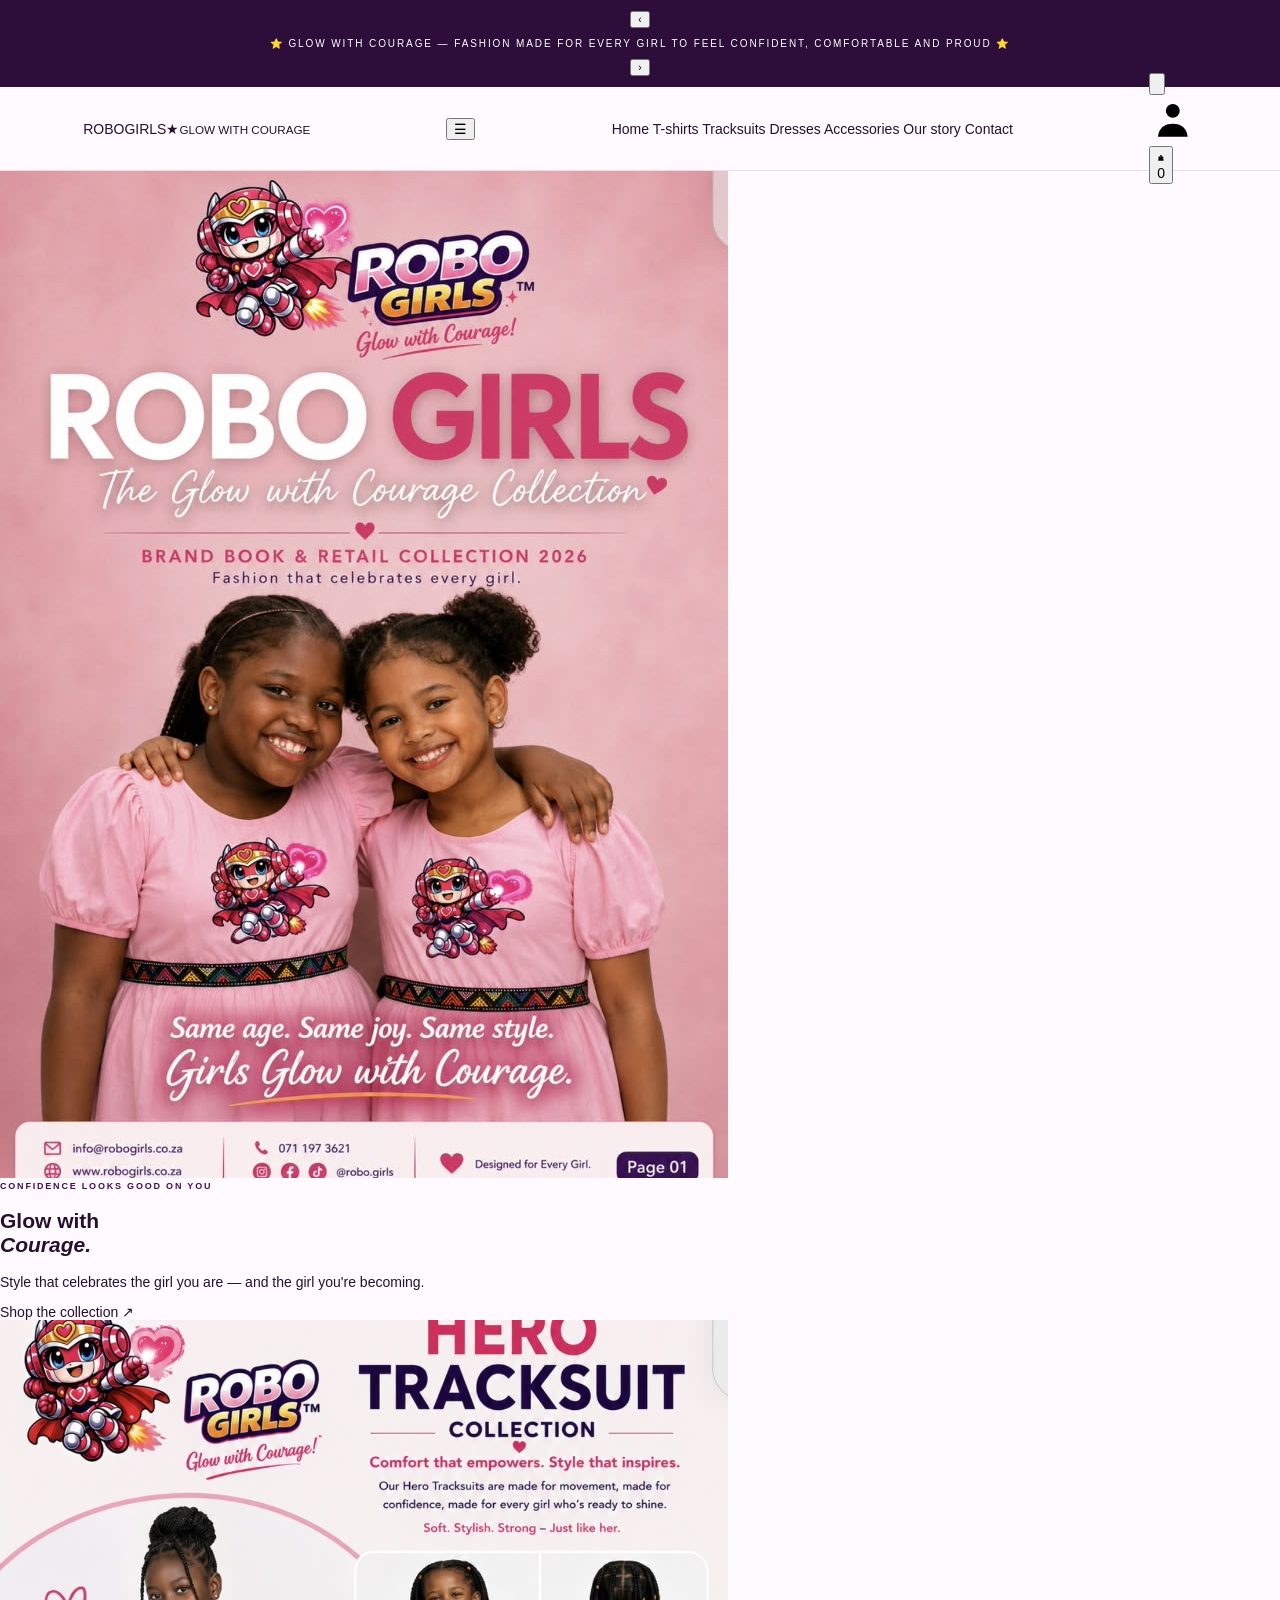
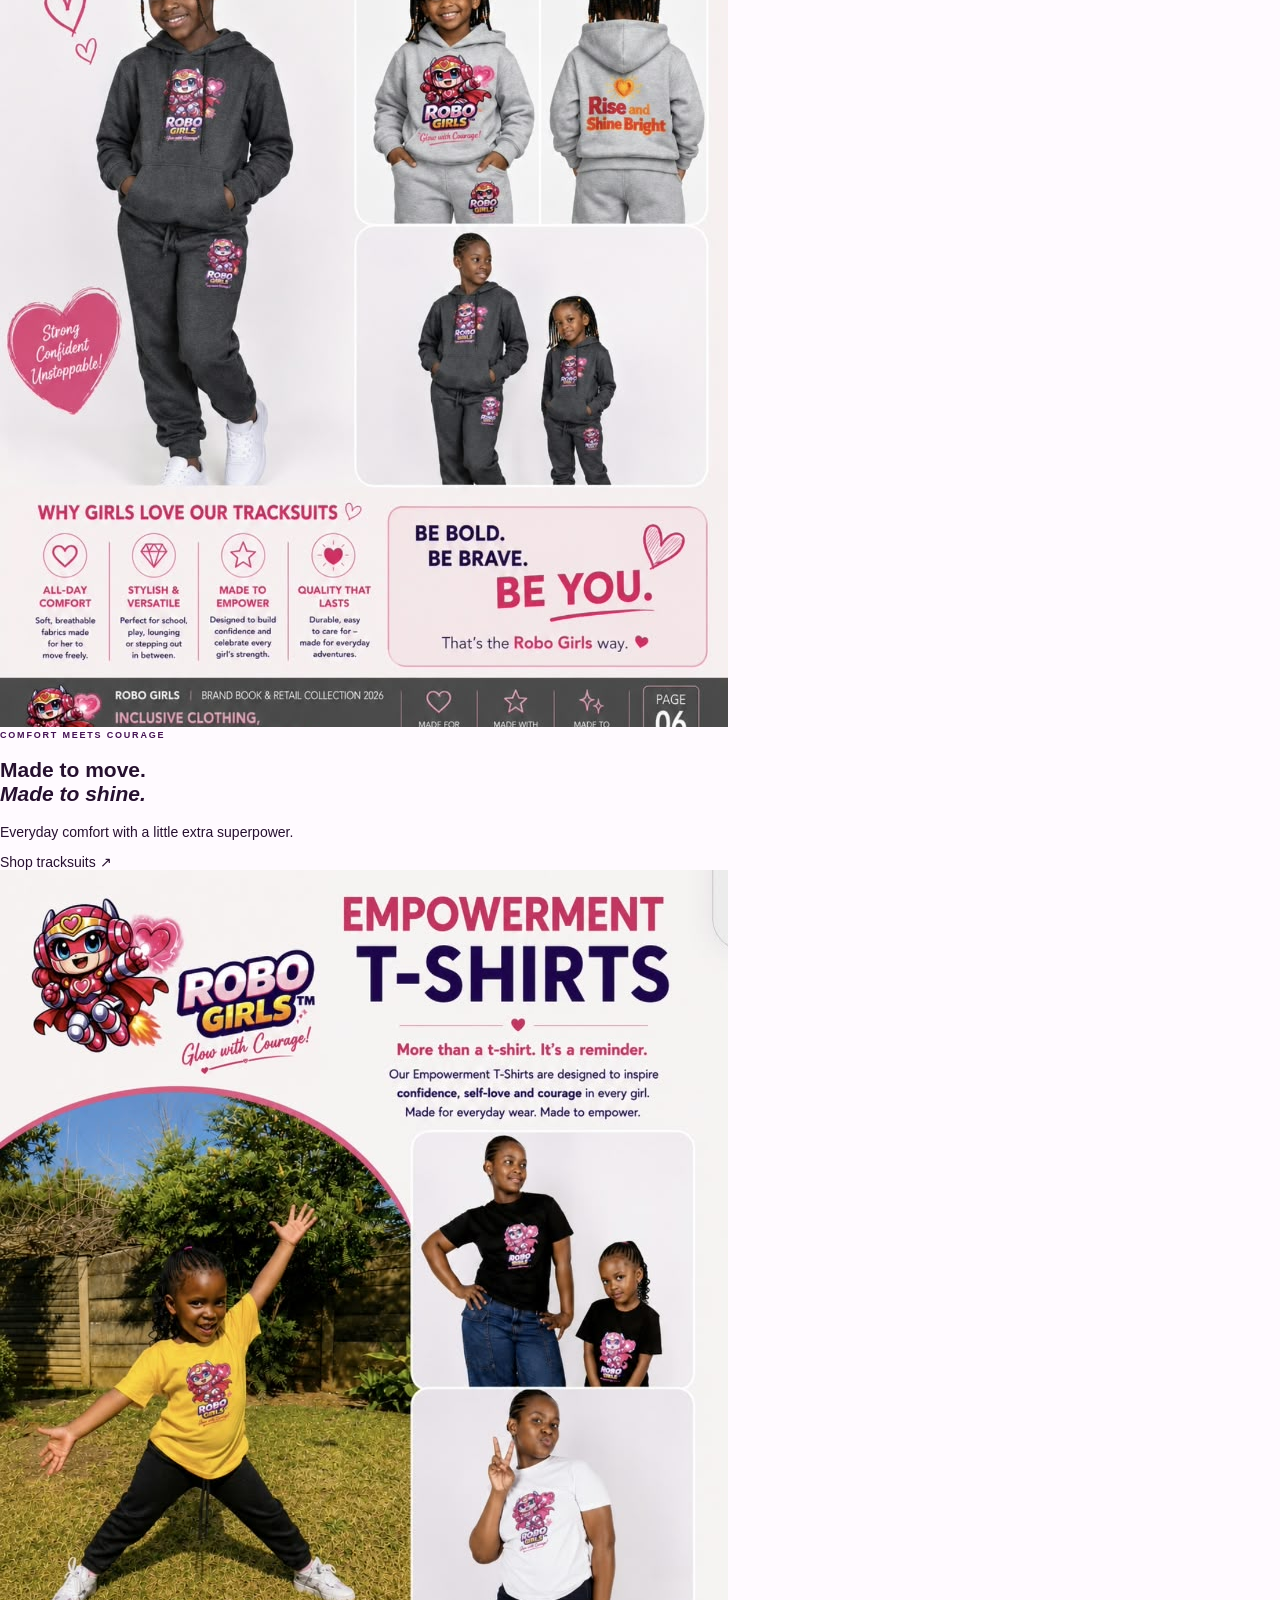
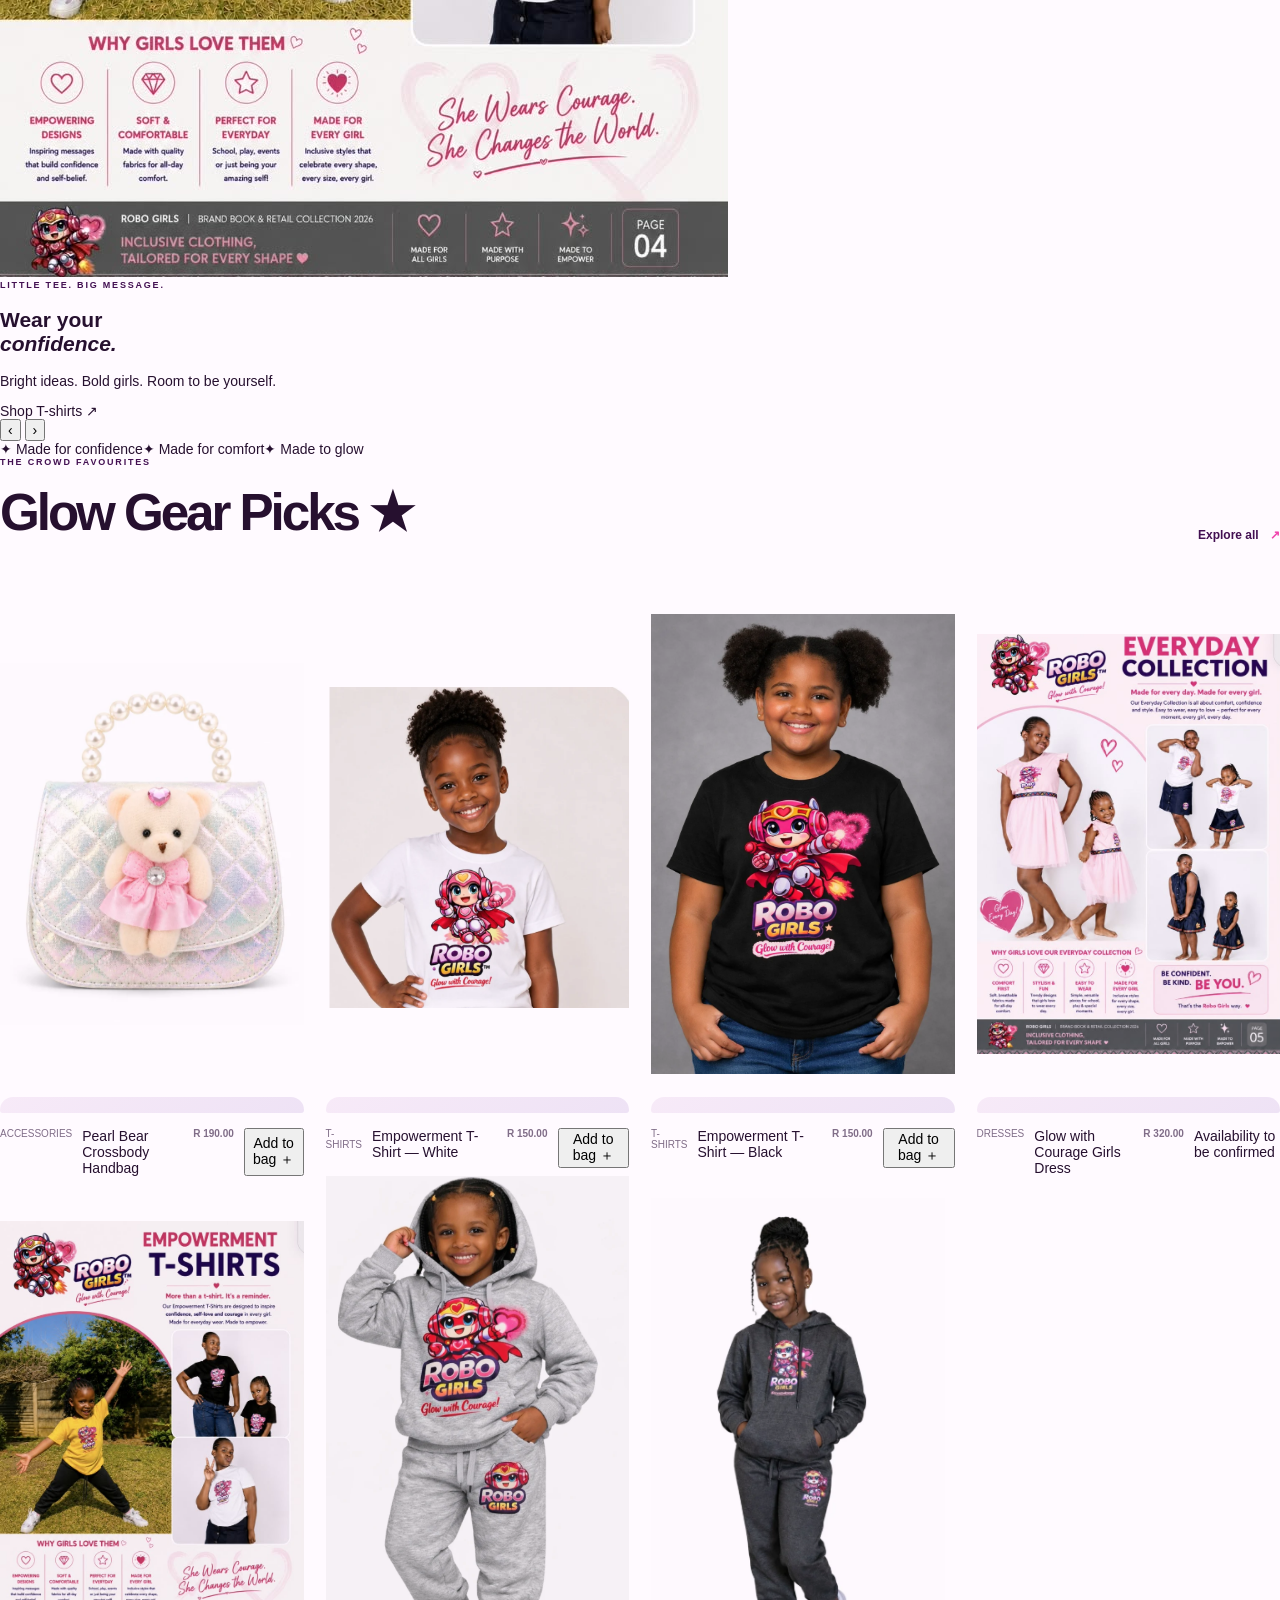
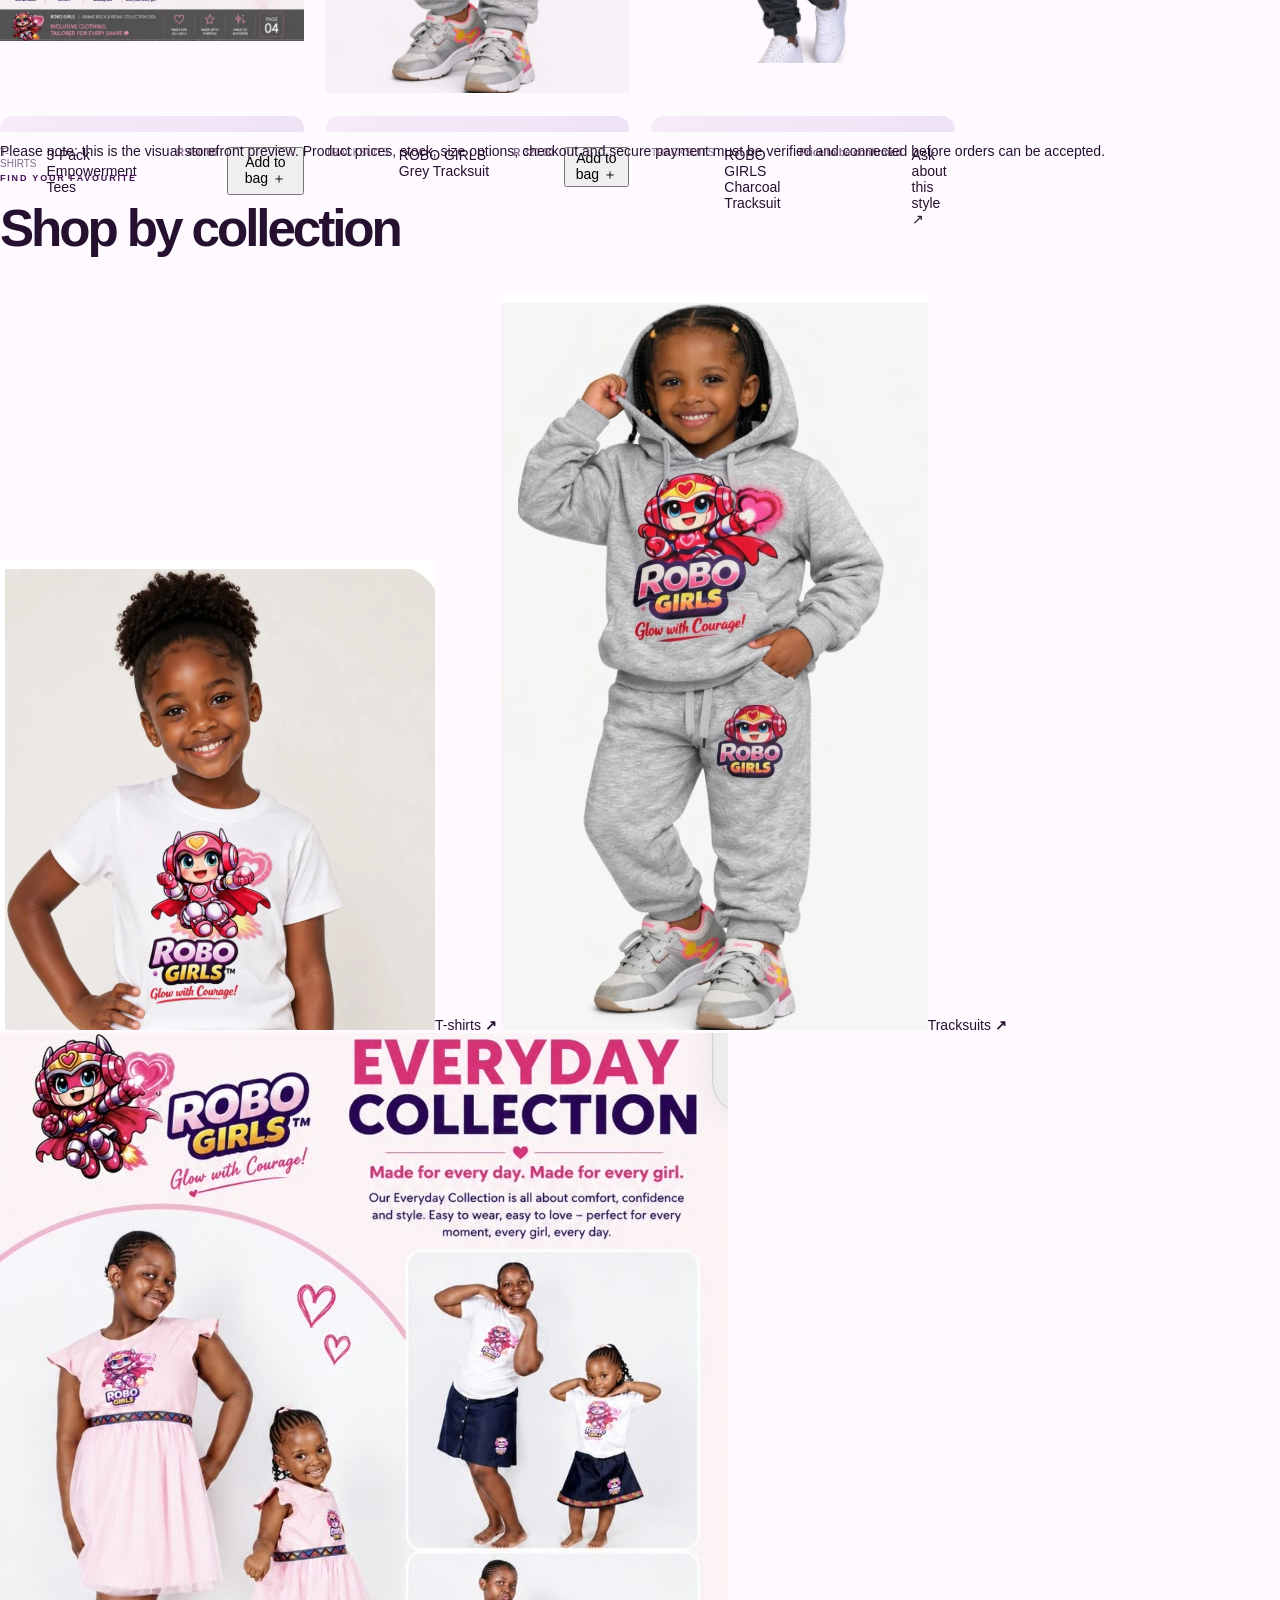
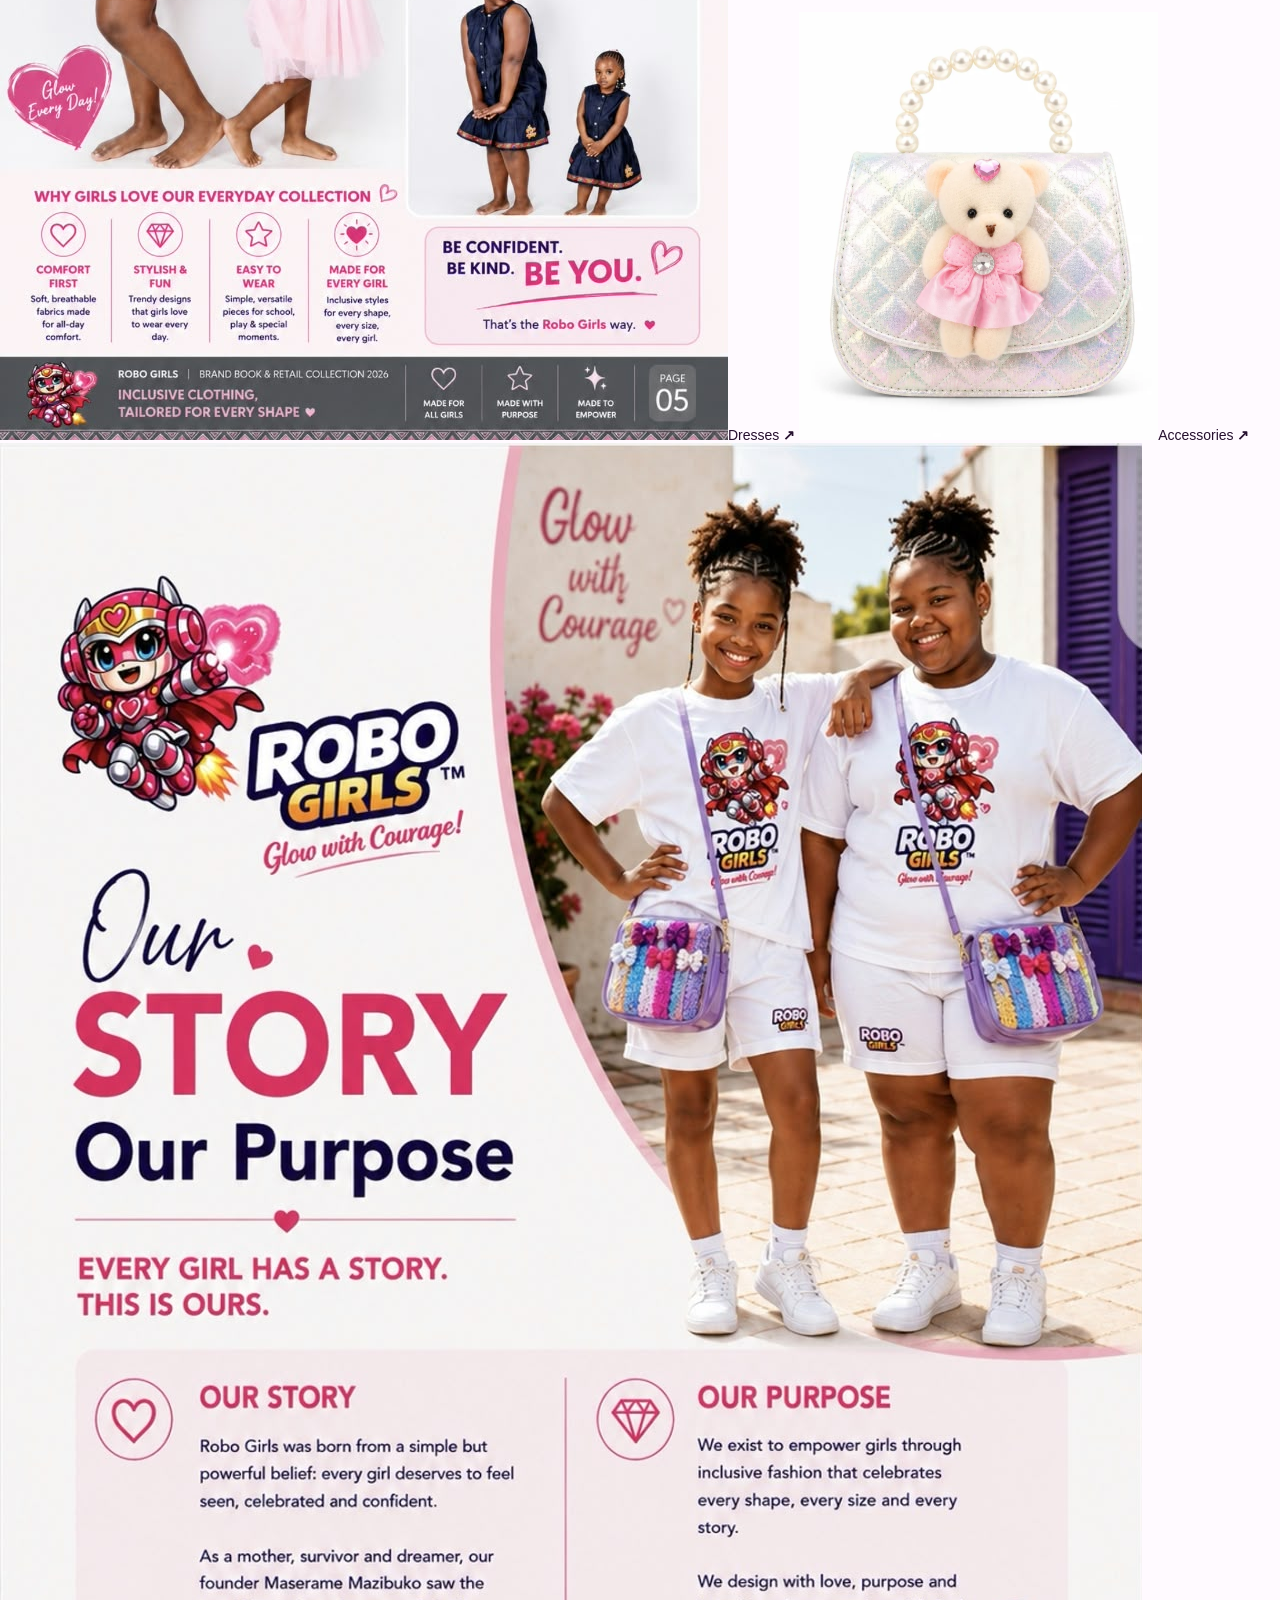
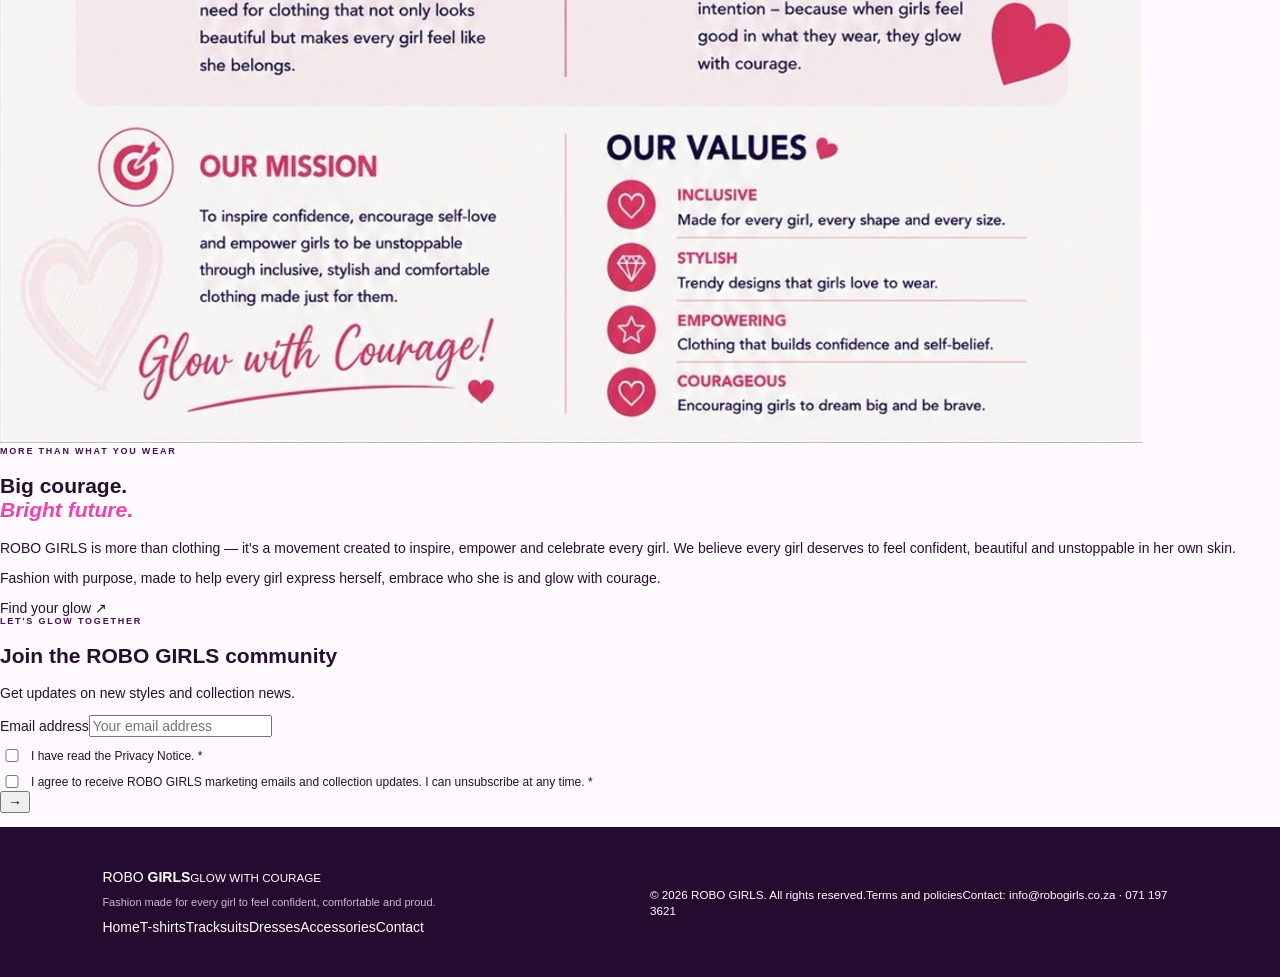
==== commit 95abee05: "privacy: add privacy notice and affirmative marketing opt-in to newsletter form" ====
--- a/index.html
+++ b/index.html
@@ -1,42 +1,146 @@
 <!doctype html>
 <html lang="en">
 <head>
-<meta charset="utf-8"><meta name="viewport" content="width=device-width,initial-scale=1">
-<meta name="theme-color" content="#f9f4fb"><title>RoboGirls — Glow with Courage</title>
-<link rel="preconnect" href="https://fonts.googleapis.com"><link rel="preconnect" href="https://fonts.gstatic.com" crossorigin>
-<link href="https://fonts.googleapis.com/css2?family=DM+Sans:wght@400;500;600;700&family=Playfair+Display:wght@600;700;800&display=swap" rel="stylesheet">
+<meta charset="utf-8">
+<meta name="viewport" content="width=device-width, initial-scale=1">
+<meta name="description" content="Discover ROBO GIRLS — playful, empowering fashion made for every girl to feel confident, comfortable and proud. Glow with Courage.">
+<meta name="theme-color" content="#401733">
+<meta property="og:title" content="ROBO GIRLS — Glow with Courage">
+<meta property="og:description" content="Playful, empowering fashion made for every girl to feel confident, comfortable and proud.">
+<meta property="og:type" content="website">
+<meta name="color-scheme" content="light">
+<title>ROBO GIRLS — Glow with Courage</title>
+<link rel="preconnect" href="https://fonts.googleapis.com">
+<link rel="preconnect" href="https://fonts.gstatic.com" crossorigin>
+<link href="https://fonts.googleapis.com/css2?family=Nunito+Sans:wght@400;500;600;700;800;900&family=Playfair+Display:ital,wght@1,600;1,700&display=swap" rel="stylesheet">
 <link rel="stylesheet" href="style.css">
 </head>
 <body>
-<div class="announcement">A Brand. A Movement. A Future. <span>✦</span> Designed for Every Girl.</div>
+<div class="announcement" aria-label="Brand announcements">
+  <button class="announcement-arrow" id="announcement-prev" aria-label="Previous announcement">‹</button>
+  <p id="announcement-message">⭐ GLOW WITH COURAGE — FASHION MADE FOR EVERY GIRL TO FEEL CONFIDENT, COMFORTABLE AND PROUD ⭐</p>
+  <button class="announcement-arrow" id="announcement-next" aria-label="Next announcement">›</button>
+</div>
+
 <header class="site-header">
-  <a class="wordmark" href="#" aria-label="RoboGirls home"><span class="mark">RG</span><span>ROBO<span class="pink">GIRLS</span><small>GLOW WITH COURAGE</small></span></a>
-  <nav class="main-nav"><a href="#shop">Shop</a><a href="#story">Our story</a><a href="#purpose">Our purpose</a></nav>
-  <div class="header-actions"><button class="icon-button" id="searchToggle" aria-label="Search">⌕</button><a class="bag" href="#shop">Bag <span id="bagCount">0</span></a><button class="menu-toggle" id="menuToggle" aria-label="Open menu">☰</button></div>
+  <a href="#home" class="brand-mark" aria-label="Robo Girls home"><span class="brand-robo">ROBO</span><span class="brand-girls">GIRLS<span class="brand-star">★</span></span><small>GLOW WITH COURAGE</small></a>
+  <button class="menu" id="menu" aria-label="Open menu" aria-expanded="false">☰</button>
+  <nav id="nav" aria-label="Main navigation">
+    <a href="#home">Home</a>
+    <a href="#tshirts">T-shirts</a>
+    <a href="#tracksuits">Tracksuits</a>
+    <a href="#dresses">Dresses</a>
+    <a href="#accessories">Accessories</a>
+    <a href="#our-story">Our story</a>
+    <a href="#contact">Contact</a>
+  </nav>
+  <div class="header-tools">
+    <button aria-label="Search products" title="Search products" id="search-toggle"><svg viewBox="0 0 24 24" aria-hidden="true"><circle cx="10.8" cy="10.8" r="6.8"></circle><path d="m16 16 5 5"></path></svg></button>
+    <a href="#community" aria-label="Customer account and community" title="Customer account"><svg viewBox="0 0 24 24" aria-hidden="true"><circle cx="12" cy="8" r="3.5"></circle><path d="M4.5 21c.5-4.2 3.1-6.5 7.5-6.5s7 2.3 7.5 6.5"></path></svg></a>
+    <button id="cart-open" aria-label="Open shopping bag preview" title="Shopping bag"><svg viewBox="0 0 24 24" aria-hidden="true"><path d="M5 8h14l1 13H4L5 8Z"></path><path d="M9 8V6a3 3 0 0 1 6 0v2"></path></svg><span id="cart-count" class="cart-count">0</span></button>
+  </div>
 </header>
-<div class="search-bar" id="searchBar"><input id="searchInput" type="search" placeholder="Find your next favourite…" aria-label="Search products"><button id="searchClose">Close</button></div>
-<main>
-<section class="hero">
-  <div class="hero-copy"><p class="eyebrow">FASHION THAT CELEBRATES EVERY GIRL</p><h1>Glow with<br><em>Courage.</em></h1><p class="hero-text">Style with a little sparkle. Confidence with a big purpose. Meet the pieces made for girls who are becoming everything they dream of.</p><div class="hero-ctas"><a class="button button-dark" href="#shop">Explore the collection <span>↗</span></a><a class="text-link" href="#story">Meet RoboGirls <span>→</span></a></div><div class="hero-note"><span class="star">✳</span><span>Every girl has a story.<br><b>This is ours.</b></span></div></div>
-  <div class="hero-art"><div class="hero-image-wrap"><img src="assets/brand-book/hero-tracksuits.png" alt="RoboGirls collection campaign image" onerror="this.onerror=null;this.src='assets/robo-girls-charcoal-tracksuit.png'"><div class="image-sticker">CONFIDENCE<br>LOOKS GOOD<br>ON YOU <span>♡</span></div></div><div class="hero-caption">THE EVERYDAY COLLECTION <span>01 / 03</span></div></div>
-  <div class="hero-orbit orbit-one"></div><div class="hero-orbit orbit-two"></div>
-</section>
-<section class="marquee"><div>GLOW WITH COURAGE <span>✦</span> FASHION WITH PURPOSE <span>✦</span> DESIGNED FOR EVERY GIRL <span>✦</span> GLOW WITH COURAGE <span>✦</span></div></section>
-<section class="collection section" id="shop"><div class="section-heading"><div><p class="eyebrow">THE ROBOGIRLS EDIT</p><h2>Made for <em>your moment.</em></h2></div><a class="text-link" href="#shop">Shop all <span>↗</span></a></div>
-<div class="filters" role="group" aria-label="Filter collection"><button class="filter active" data-filter="all">All pieces</button><button class="filter" data-filter="tops">Tops</button><button class="filter" data-filter="sets">Sets & tracksuits</button><button class="filter" data-filter="accessories">Accessories</button></div>
-<div class="product-grid" id="productGrid">
-<article class="product-card" data-category="tops" data-name="RoboGirls black tee"><div class="product-image"><span class="product-tag">THE STATEMENT</span><img src="assets/robo-girls-black-tee.png" alt="RoboGirls black tee"><button class="quick-add" data-product="RoboGirls Black Tee">＋ Quick add</button></div><div class="product-info"><div><h3>RoboGirls Black Tee</h3><p>Everyday collection</p></div><span class="price">Price to be set</span></div></article>
-<article class="product-card" data-category="sets" data-name="Charcoal tracksuit"><div class="product-image"><span class="product-tag">EASY DOES IT</span><img src="assets/robo-girls-charcoal-tracksuit.png" alt="RoboGirls charcoal tracksuit"><button class="quick-add" data-product="Charcoal Tracksuit">＋ Quick add</button></div><div class="product-info"><div><h3>Charcoal Tracksuit</h3><p>Everyday collection</p></div><span class="price">Price to be set</span></div></article>
-<article class="product-card" data-category="sets" data-name="Grey tracksuit"><div class="product-image"><span class="product-tag">SOFT & BOLD</span><img src="assets/robo-girls-grey-tracksuit.png" alt="RoboGirls grey tracksuit"><button class="quick-add" data-product="Grey Tracksuit">＋ Quick add</button></div><div class="product-info"><div><h3>Grey Tracksuit</h3><p>Everyday collection</p></div><span class="price">Price to be set</span></div></article>
-<article class="product-card" data-category="accessories" data-name="Teddy handbag"><div class="product-image"><span class="product-tag">LITTLE JOY</span><img src="assets/robo-girls-teddy-handbag.png" alt="RoboGirls teddy handbag"><button class="quick-add" data-product="Teddy Handbag">＋ Quick add</button></div><div class="product-info"><div><h3>Teddy Handbag</h3><p>Accessories</p></div><span class="price">Price to be set</span></div></article>
-<article class="product-card" data-category="tops" data-name="RoboGirls white tee"><div class="product-image"><span class="product-tag">FRESH START</span><img src="assets/robo-girls-white-tee.png" alt="RoboGirls white tee"><button class="quick-add" data-product="RoboGirls White Tee">＋ Quick add</button></div><div class="product-info"><div><h3>RoboGirls White Tee</h3><p>Everyday collection</p></div><span class="price">Price to be set</span></div></article>
-</div><p class="catalogue-note">Product prices, sizes and availability will be confirmed by the owner before launch.</p>
-</section>
-<section class="purpose" id="purpose"><div class="purpose-visual"><img src="assets/brand-book/our-purpose.png" alt="RoboGirls purpose and empowerment" loading="lazy"></div><div class="purpose-copy"><p class="eyebrow">MORE THAN WHAT YOU WEAR</p><h2>We don't just dress girls.<br><em>We empower them.</em></h2><p>RoboGirls is a celebration of individuality, courage and the bright futures girls are creating. Every piece is a reminder: your story matters, your voice matters, and your glow is yours.</p><a class="button button-light" href="#story">Discover our purpose <span>↗</span></a></div></section>
-<section class="story section" id="story"><p class="eyebrow">A BRAND. A MOVEMENT. A FUTURE.</p><h2>Every girl has a story.<br><em>This is ours.</em></h2><p>Built around confidence, creativity and community—RoboGirls invites every girl to show up as herself, dream boldly and glow with courage.</p><a class="text-link" href="#shop">Find your feel-good fit <span>→</span></a></section>
-<section class="newsletter"><div><p class="eyebrow">A LITTLE GLOW IN YOUR INBOX</p><h2>Stay in the <em>know.</em></h2><p>New drops, good energy and notes from the RoboGirls world.</p></div><form id="newsletterForm"><label class="sr-only" for="email">Email address</label><input id="email" type="email" placeholder="Your email address" required><button class="button button-dark" type="submit">Join the club ↗</button></form></section>
+
+<form class="search-panel" id="search-panel" role="search" hidden>
+  <label for="product-search">Find your glow</label>
+  <input id="product-search" type="search" placeholder="Search T-shirts, tracksuits, dresses…">
+  <button type="button" id="search-close" aria-label="Close search">✕</button>
+</form>
+
+<main id="home">
+  <section class="hero-carousel" aria-label="Featured Robo Girls collections">
+    <div class="hero-slide active" aria-hidden="false">
+      <img src="assets/brand-book/cover-collection.png" alt="Robo Girls fashion collection">
+      <div class="hero-shade"></div>
+      <div class="hero-copy"><p class="eyebrow">CONFIDENCE LOOKS GOOD ON YOU</p><h1>Glow with<br><em>Courage.</em></h1><p>Style that celebrates the girl you are — and the girl you're becoming.</p><a class="hero-cta" href="#glow-picks">Shop the collection <span>↗</span></a></div>
+    </div>
+    <div class="hero-slide" aria-hidden="true">
+      <img src="assets/brand-book/hero-tracksuits.png" alt="Robo Girls tracksuit collection">
+      <div class="hero-shade"></div>
+      <div class="hero-copy"><p class="eyebrow">COMFORT MEETS COURAGE</p><h1>Made to move.<br><em>Made to shine.</em></h1><p>Everyday comfort with a little extra superpower.</p><a class="hero-cta" href="#tracksuits">Shop tracksuits <span>↗</span></a></div>
+    </div>
+    <div class="hero-slide" aria-hidden="true">
+      <img src="assets/brand-book/empowerment-tees.png" alt="Robo Girls Empowerment T-shirts">
+      <div class="hero-shade"></div>
+      <div class="hero-copy"><p class="eyebrow">LITTLE TEE. BIG MESSAGE.</p><h1>Wear your<br><em>confidence.</em></h1><p>Bright ideas. Bold girls. Room to be yourself.</p><a class="hero-cta" href="#tshirts">Shop T-shirts <span>↗</span></a></div>
+    </div>
+    <button class="hero-arrow hero-prev" id="hero-prev" aria-label="Previous featured image">‹</button>
+    <button class="hero-arrow hero-next" id="hero-next" aria-label="Next featured image">›</button>
+    <div class="hero-dots" id="hero-dots" aria-label="Choose featured image"></div>
+  </section>
+
+  <div class="promise-strip"><span>✦ Made for confidence</span><span>✦ Made for comfort</span><span>✦ Made to glow</span></div>
+
+  <section class="products-section" id="glow-picks">
+    <div class="section-heading"><div><p class="eyebrow">THE CROWD FAVOURITES</p><h2>Glow Gear Picks <span>★</span></h2></div><a class="text-link" href="#all-products">Explore all <span>↗</span></a></div>
+    <div class="product-grid" id="featured-products">
+      <article class="product-card" id="accessories" data-category="accessories" data-name="Pearl Bear Crossbody Handbag">
+        <a class="product-image" href="#accessories"><img loading="lazy" decoding="async" src="assets/robo-girls-teddy-handbag.png" alt="Pearl Bear Crossbody Handbag"></a>
+        <div class="product-info"><p class="product-category">ACCESSORIES</p><a class="product-name" href="#accessories">Pearl Bear Crossbody Handbag</a><p class="price">R 190.00</p><button class="add-button" data-product="Pearl Bear Crossbody Handbag" data-price="190">Add to bag <span>＋</span></button></div>
+      </article>
+      <article class="product-card" id="tshirts" data-category="tshirts" data-name="Empowerment T-Shirt White">
+        <a class="product-image" href="#tshirts"><img loading="lazy" decoding="async" src="assets/robo-girls-white-tee.png" alt="White Robo Girls Empowerment T-shirt"></a>
+        <div class="product-info"><p class="product-category">T-SHIRTS</p><a class="product-name" href="#tshirts">Empowerment T-Shirt — White</a><p class="price">R 150.00</p><button class="add-button" data-product="Empowerment T-Shirt — White" data-price="150">Add to bag <span>＋</span></button></div>
+      </article>
+      <article class="product-card" data-category="tshirts" data-name="Empowerment T-Shirt Black">
+        <a class="product-image" href="#tshirts"><img loading="lazy" decoding="async" src="assets/robo-girls-black-tee.png" alt="Black Robo Girls Empowerment T-shirt"></a>
+        <div class="product-info"><p class="product-category">T-SHIRTS</p><a class="product-name" href="#tshirts">Empowerment T-Shirt — Black</a><p class="price">R 150.00</p><button class="add-button" data-product="Empowerment T-Shirt — Black" data-price="150">Add to bag <span>＋</span></button></div>
+      </article>
+      <article class="product-card" id="dresses" data-category="dresses" data-name="Glow with Courage Girls Dress">
+        <a class="product-image" href="#dresses"><img loading="lazy" decoding="async" src="assets/brand-book/everyday-collection.png" alt="Robo Girls Glow with Courage dresses"></a>
+        <div class="product-info"><p class="product-category">DRESSES</p><a class="product-name" href="#dresses">Glow with Courage Girls Dress</a><p class="price">R 320.00</p><span class="availability-note">Availability to be confirmed</span></div>
+      </article>
+      <article class="product-card" data-category="tshirts" data-name="ROBO GIRLS 3-Pack Empowerment Tees">
+        <a class="product-image" href="#tshirts"><img loading="lazy" decoding="async" src="assets/brand-book/empowerment-tees.png" alt="Robo Girls three-pack Empowerment T-shirts"></a>
+        <div class="product-info"><p class="product-category">T-SHIRTS</p><a class="product-name" href="#tshirts">3-Pack Empowerment Tees</a><p class="price">R 450.00</p><button class="add-button" data-product="3-Pack Empowerment Tees" data-price="450">Add to bag <span>＋</span></button></div>
+      </article>
+      <article class="product-card" id="tracksuits" data-category="tracksuits" data-name="ROBO GIRLS Grey Tracksuit">
+        <a class="product-image" href="#tracksuits"><img loading="lazy" decoding="async" src="assets/robo-girls-grey-tracksuit.png" alt="Grey Robo Girls tracksuit"></a>
+        <div class="product-info"><p class="product-category">TRACKSUITS</p><a class="product-name" href="#tracksuits">ROBO GIRLS Grey Tracksuit</a><p class="price">R 320.00</p><button class="add-button" data-product="ROBO GIRLS Grey Tracksuit" data-price="320">Add to bag <span>＋</span></button></div>
+      </article>
+      <article class="product-card" data-category="tracksuits" data-name="ROBO GIRLS Charcoal Tracksuit">
+        <a class="product-image" href="#tracksuits"><img loading="lazy" decoding="async" src="assets/robo-girls-charcoal-tracksuit.png" alt="Charcoal Robo Girls tracksuit"></a>
+        <div class="product-info"><p class="product-category">TRACKSUITS</p><a class="product-name" href="#tracksuits">ROBO GIRLS Charcoal Tracksuit</a><p class="price">Price to be confirmed</p><a class="product-action-link" href="#contact">Ask about this style ↗</a></div>
+      </article>
+
+    </div>
+    <p class="prototype-note">Please note: this is the visual storefront preview. Product prices, stock, size options, checkout and secure payment must be verified and connected before orders can be accepted.</p>
+  </section>
+
+  <section class="category-band" id="all-products">
+    <div class="section-heading"><div><p class="eyebrow">FIND YOUR FAVOURITE</p><h2>Shop by collection</h2></div></div>
+    <div class="category-grid">
+      <a href="#tshirts" class="category-tile"><img loading="lazy" decoding="async" src="assets/robo-girls-white-tee.png" alt="Robo Girls T-shirts"><span>T-shirts <b>↗</b></span></a>
+      <a href="#tracksuits" class="category-tile"><img loading="lazy" decoding="async" src="assets/robo-girls-grey-tracksuit.png" alt="Robo Girls tracksuits"><span>Tracksuits <b>↗</b></span></a>
+      <a href="#dresses" class="category-tile"><img loading="lazy" decoding="async" src="assets/brand-book/everyday-collection.png" alt="Robo Girls dresses"><span>Dresses <b>↗</b></span></a>
+      <a href="#accessories" class="category-tile"><img loading="lazy" decoding="async" src="assets/robo-girls-teddy-handbag.png" alt="Robo Girls accessories"><span>Accessories <b>↗</b></span></a>
+    </div>
+  </section>
+
+  <section class="story-section" id="our-story">
+    <div class="story-image"><img loading="lazy" decoding="async" src="assets/brand-book/our-purpose.png" alt="The purpose and spirit behind Robo Girls"></div>
+    <div class="story-copy"><p class="eyebrow">MORE THAN WHAT YOU WEAR</p><h2>Big courage.<br><em>Bright future.</em></h2><p>ROBO GIRLS is more than clothing — it's a movement created to inspire, empower and celebrate every girl. We believe every girl deserves to feel confident, beautiful and unstoppable in her own skin.</p><p>Fashion with purpose, made to help every girl express herself, embrace who she is and glow with courage.</p><a class="dark-link" href="#all-products">Find your glow <span>↗</span></a></div>
+  </section>
+
+  <section class="community" id="community">
+    <div><p class="eyebrow">LET'S GLOW TOGETHER</p><h2>Join the ROBO GIRLS community</h2><p>Get updates on new styles and collection news.</p></div>
+    <form id="newsletter-form"><label class="visually-hidden" for="newsletter-email">Email address</label><input type="email" id="newsletter-email" placeholder="Your email address" required><label style="display:flex;gap:8px;align-items:flex-start;font-size:12px;line-height:1.5;margin-top:10px"><input type="checkbox" name="privacyAcknowledgement" required style="width:16px;flex:0 0 16px;margin-top:2px"><span>I have read the <a href="privacy-policy.html" target="_blank" rel="noopener">Privacy Notice</a>. *</span></label><label style="display:flex;gap:8px;align-items:flex-start;font-size:12px;line-height:1.5;margin-top:8px"><input type="checkbox" name="marketingConsent" required style="width:16px;flex:0 0 16px;margin-top:2px"><span>I agree to receive ROBO GIRLS marketing emails and collection updates. I can unsubscribe at any time. *</span></label><button type="submit" aria-label="Join community">→</button></form>
+    <p id="newsletter-message" role="status"></p>
+  </section>
 </main>
-<footer><a class="wordmark footer-mark" href="#"><span class="mark">RG</span><span>ROBO<span class="pink">GIRLS</span><small>GLOW WITH COURAGE</small></span></a><p>Fashion that celebrates every girl.</p><div class="footer-links"><a href="#shop">Shop</a><a href="#story">Our story</a><a href="#purpose">Our purpose</a><a href="owner.html">Owner portal</a></div><small>© RoboGirls. A brand. A movement. A future.</small></footer>
-<div class="toast" id="toast" role="status"></div>
+
+<footer id="contact">
+  <div class="footer-top"><a href="#home" class="footer-wordmark">ROBO <strong>GIRLS</strong><small>GLOW WITH COURAGE</small></a><p>Fashion made for every girl to feel confident, comfortable and proud.</p><nav aria-label="Footer navigation"><a href="#home">Home</a><a href="#tshirts">T-shirts</a><a href="#tracksuits">Tracksuits</a><a href="#dresses">Dresses</a><a href="#accessories">Accessories</a><a href="mailto:info@robogirls.co.za">Contact</a></nav></div>
+  <div class="footer-bottom"><small>© 2026 ROBO GIRLS. All rights reserved.</small><small><a href="#contact">Terms and policies</a></small><small>Contact: <a href="mailto:info@robogirls.co.za">info@robogirls.co.za</a> · <a href="tel:+27711973621">071 197 3621</a></small></div>
+</footer>
+
+<aside class="cart-drawer" id="cart-drawer" aria-label="Demonstration shopping bag" hidden>
+  <div class="cart-head"><h2>Your bag <span id="drawer-count">(0)</span></h2><button id="cart-close" aria-label="Close shopping bag">✕</button></div>
+  <div id="cart-items"><p>Your bag is empty.</p></div>
+  <div class="cart-total"><strong>Subtotal</strong><strong id="cart-total">R 0.00</strong></div>
+  <p class="prototype-note">Demo only — checkout and payments are not connected yet.</p>
+</aside>
+<div class="drawer-backdrop" id="drawer-backdrop" hidden></div>
 <script src="app.js"></script>
-</body></html>+</body>
+</html>
--- a/style.css
+++ b/style.css
@@ -1,3 +1,63 @@
 :root{--ink:#26172b;--plum:#55275f;--pink:#e653a5;--rose:#f6d9eb;--lilac:#eee3f4;--cream:#fbf7f2;--gold:#c9a45c;--muted:#7e7180;--line:#e9dfe9;--white:#fff;--sans:'DM Sans',Arial,sans-serif;--serif:'Playfair Display',Georgia,serif}*{box-sizing:border-box}html{scroll-behavior:smooth}body{margin:0;color:var(--ink);background:var(--cream);font-family:var(--sans);font-size:14px}a{color:inherit;text-decoration:none}button,input{font:inherit}button{cursor:pointer}.announcement{background:var(--plum);color:#fff;text-align:center;padding:10px 14px;font-size:10px;letter-spacing:.16em;text-transform:uppercase}.announcement span{color:#f4b5dc;margin:0 12px}.site-header{height:84px;display:flex;align-items:center;justify-content:space-between;padding:0 6.5%;background:rgba(251,247,242,.96);position:sticky;top:0;z-index:20;border-bottom:1px solid rgba(85,39,95,.08)}.wordmark{display:flex;align-items:center;gap:10px;font-weight:800;letter-spacing:.12em;font-size:15px;line-height:1}.mark{width:38px;height:38px;border-radius:50%;display:grid;place-items:center;background:var(--pink);color:#fff;font-family:var(--serif);letter-spacing:-.08em;font-size:15px}.pink{color:var(--pink)}.wordmark small{display:block;font-size:7px;letter-spacing:.22em;margin-top:6px;color:var(--muted);font-weight:700}.main-nav{display:flex;gap:38px;font-size:12px;font-weight:600}.main-nav a:hover,.footer-links a:hover{color:var(--pink)}.header-actions{display:flex;align-items:center;gap:20px}.icon-button,.menu-toggle{border:0;background:none;font-size:25px;color:var(--ink)}.bag{font-size:12px;font-weight:700}.bag span{background:var(--rose);border-radius:50%;padding:5px 8px;margin-left:6px}.menu-toggle{display:none}.search-bar{display:none;position:sticky;top:84px;z-index:19;background:#fff;padding:15px 6.5%;border-bottom:1px solid var(--line)}.search-bar.open{display:flex;gap:12px}.search-bar input{flex:1;border:0;border-bottom:1px solid var(--line);padding:12px;outline:none}.search-bar button{border:0;background:none;color:var(--plum)}.hero{min-height:620px;display:grid;grid-template-columns:1fr 1fr;align-items:center;padding:65px 8% 76px;position:relative;overflow:hidden;background:linear-gradient(112deg,#fbf7f2 0%,#fbf2f8 54%,#f1e6f4 100%)}.hero-copy{max-width:500px;position:relative;z-index:2}.eyebrow{font-size:9px;font-weight:700;letter-spacing:.2em;text-transform:uppercase;color:var(--plum);margin:0 0 18px}.hero h1{font:800 clamp(54px,7vw,94px)/.98 var(--serif);letter-spacing:-.055em;margin:0 0 24px}.hero h1 em,h2 em,.story h2 em,.newsletter h2 em{font-weight:600;color:var(--pink)}.hero-text{max-width:400px;line-height:1.9;color:#766879;font-size:13px}.hero-ctas{display:flex;align-items:center;gap:26px;margin-top:30px}.button{display:inline-flex;align-items:center;justify-content:center;gap:18px;border:0;border-radius:2px;padding:15px 20px;font-size:11px;font-weight:700;letter-spacing:.04em;transition:transform .2s,background .2s}.button:hover{transform:translateY(-2px)}.button-dark{background:var(--plum);color:#fff}.button-light{background:#fff;color:var(--plum)}.button-soft{background:var(--lilac);color:var(--plum)}.text-link{font-size:11px;font-weight:700;color:var(--plum)}.text-link span{margin-left:8px;color:var(--pink)}.hero-note{display:flex;gap:12px;align-items:center;margin-top:55px;color:#7d6c7e;font-size:10px;line-height:1.7}.hero-note b{color:var(--plum)}.star{font-size:25px;color:var(--pink)}.hero-art{position:relative;z-index:2;max-width:520px;margin-left:auto;width:100%}.hero-image-wrap{height:445px;position:relative;border-radius:48% 48% 5px 5px;overflow:visible;background:#e8d5ec}.hero-image-wrap:before{content:"";position:absolute;inset:16px -14px -14px 14px;border:1px solid #d6b8dc;border-radius:48% 48% 5px 5px}.hero-image-wrap img{width:100%;height:100%;object-fit:cover;object-position:center;border-radius:48% 48% 5px 5px;position:relative;z-index:1}.image-sticker{position:absolute;z-index:3;right:-26px;bottom:32px;background:var(--pink);color:#fff;border-radius:50%;width:112px;height:112px;display:grid;place-content:center;text-align:center;font-size:10px;line-height:1.5;letter-spacing:.1em;font-weight:700;transform:rotate(9deg);box-shadow:0 8px 24px #a94a8b30}.image-sticker span{font-size:20px}.hero-caption{display:flex;justify-content:space-between;margin-top:26px;font-size:8px;letter-spacing:.18em;color:#8b758d}.hero-caption span{color:var(--pink)}.hero-orbit{position:absolute;border:1px solid #e8c9e7;border-radius:50%;pointer-events:none}.orbit-one{width:560px;height:560px;right:-260px;top:-230px}.orbit-two{width:360px;height:360px;left:-250px;bottom:-210px}.marquee{background:#f2dcec;overflow:hidden;white-space:nowrap;padding:17px 0;color:var(--plum);font-size:10px;font-weight:700;letter-spacing:.22em}.marquee div{width:max-content;animation:scroll 28s linear infinite}.marquee span{color:var(--pink);margin:0 28px}@keyframes scroll{to{transform:translateX(-50%)}}.section{padding:95px 8%}.section-heading{display:flex;align-items:end;justify-content:space-between;margin-bottom:36px}.section-heading h2,.purpose h2,.story h2,.newsletter h2{font:700 clamp(35px,4vw,53px)/1.1 var(--serif);letter-spacing:-.04em;margin:0}.filters{display:flex;gap:9px;margin-bottom:25px;flex-wrap:wrap}.filter{background:transparent;border:1px solid var(--line);padding:10px 15px;border-radius:40px;color:#756779;font-size:10px}.filter.active,.filter:hover{background:var(--plum);color:#fff;border-color:var(--plum)}.product-grid{display:grid;grid-template-columns:repeat(4,minmax(0,1fr));gap:20px}.product-card{min-width:0}.product-image{height:330px;background:#f0e8f1;position:relative;overflow:hidden}.product-image img{width:100%;height:100%;object-fit:contain;mix-blend-mode:multiply;transition:transform .4s}.product-card:hover .product-image img{transform:scale(1.04)}.product-tag{position:absolute;top:13px;left:13px;z-index:2;background:#fff;padding:7px 9px;font-size:8px;letter-spacing:.12em;color:var(--plum)}.quick-add{position:absolute;bottom:0;left:0;right:0;border:0;background:var(--plum);color:#fff;padding:14px;transform:translateY(100%);transition:transform .25s;font-size:11px;font-weight:700}.product-card:hover .quick-add,.quick-add:focus{transform:translateY(0)}.product-info{display:flex;justify-content:space-between;gap:10px;padding:15px 0}.product-info h3{font-size:12px;margin:0 0 6px}.product-info p{font-size:10px;color:var(--muted);margin:0}.price{font-size:10px;color:var(--plum);font-weight:700;text-align:right;white-space:nowrap}.catalogue-note{font-size:10px;color:var(--muted);margin-top:20px}.purpose{display:grid;grid-template-columns:1fr 1fr;background:var(--plum);color:#fff;min-height:460px}.purpose-visual{min-height:400px;overflow:hidden;background:#e5d5e8}.purpose-visual img{width:100%;height:100%;object-fit:cover}.purpose-copy{padding:70px 10%;align-self:center}.purpose-copy .eyebrow{color:#f5b8dd}.purpose h2{font-size:clamp(34px,4vw,50px)}.purpose-copy>p:not(.eyebrow){line-height:1.9;color:#dfd0e2;font-size:12px;max-width:420px;margin:25px 0 30px}.story{text-align:center;background:#fbf7f2}.story .eyebrow{margin-bottom:20px}.story h2{margin-bottom:20px}.story>p:not(.eyebrow){max-width:530px;margin:0 auto 25px;line-height:1.9;color:var(--muted);font-size:12px}.newsletter{display:flex;align-items:center;justify-content:space-between;gap:40px;padding:65px 8%;background:#f4e5f1}.newsletter h2{font-size:42px}.newsletter p:not(.eyebrow){font-size:11px;color:var(--muted);margin-bottom:0}.newsletter form{display:flex;gap:8px;max-width:440px;width:100%}.newsletter input{min-width:0;flex:1;border:1px solid #e1d0e2;background:#fff;padding:14px;font-size:11px;outline-color:var(--pink)}footer{padding:42px 8%;background:#211526;color:#fff;display:grid;grid-template-columns:1fr 1fr;gap:20px;align-items:center}footer p{font-size:11px;color:#c9b9cd}.footer-mark .mark{background:#d94e9d}footer .wordmark small{color:#bba9bf}.footer-links{display:flex;gap:22px;justify-content:flex-end;font-size:10px;color:#e5d9e7}footer>small{grid-column:1/-1;font-size:9px;color:#9b8aa0;margin-top:14px}.toast{position:fixed;bottom:24px;right:24px;background:var(--plum);color:#fff;padding:13px 18px;border-radius:3px;font-size:12px;z-index:60;opacity:0;transform:translateY(8px);transition:.2s;pointer-events:none}.toast.show{opacity:1;transform:translateY(0)}.sr-only{position:absolute;width:1px;height:1px;padding:0;margin:-1px;overflow:hidden;clip:rect(0,0,0,0);white-space:nowrap;border:0}
 /* Owner portal preview */.owner-body{background:#f8f5fa;min-height:100vh}.owner-top{height:78px;background:#fff;border-bottom:1px solid var(--line);padding:0 6%;display:flex;align-items:center;justify-content:space-between}.owner-main{max-width:1120px;margin:50px auto;padding:0 24px}.owner-welcome{display:flex;align-items:center;justify-content:space-between;margin-bottom:28px}.owner-welcome h1{font:700 42px var(--serif);letter-spacing:-.04em;margin:0 0 9px}.owner-welcome p:not(.eyebrow){color:var(--muted);font-size:12px;margin:0}.preview-pill{font-size:9px;letter-spacing:.13em;font-weight:700;color:#8c5d8f;background:#f0e3f3;border-radius:30px;padding:10px 13px}.owner-stats{display:grid;grid-template-columns:repeat(3,1fr);gap:15px;margin-bottom:22px}.stat{background:#fff;border:1px solid var(--line);border-radius:8px;padding:20px}.stat span,.stat small{display:block;color:var(--muted);font-size:10px}.stat strong{display:block;font-size:25px;margin:12px 0 6px;color:var(--plum)}.stat .status-text{font-size:15px}.owner-panel{background:#fff;border:1px solid var(--line);border-radius:8px;overflow:hidden}.panel-head{padding:24px;display:flex;justify-content:space-between;align-items:center;border-bottom:1px solid var(--line)}.panel-head h2{font:700 26px var(--serif);margin:0 0 7px}.panel-head p:not(.eyebrow){font-size:11px;color:var(--muted);margin:0}.panel-head .eyebrow{margin-bottom:10px}.table-wrap{overflow-x:auto}table{width:100%;border-collapse:collapse;min-width:650px}th,td{text-align:left;padding:16px 18px;border-bottom:1px solid #f0eaf1;font-size:11px}th{font-size:9px;letter-spacing:.1em;text-transform:uppercase;color:#8c7b91;background:#fcfafd}td input{width:110px;border:1px solid #e6dce9;padding:9px;border-radius:4px;outline-color:var(--pink)}td .product-name{font-weight:700;color:var(--ink)}.visibility{color:#8d668e;font-size:10px}.panel-foot{padding:18px 24px;display:flex;align-items:center;justify-content:space-between;gap:20px}.panel-foot span{font-size:10px;color:var(--muted)}.owner-help{display:flex;gap:15px;align-items:flex-start;background:#f0e5f4;padding:20px;border-radius:8px;margin-top:20px;color:var(--plum)}.help-icon{font-size:23px;color:var(--pink)}.owner-help b{font-size:12px}.owner-help p{font-size:10px;line-height:1.7;margin:7px 0 0;color:#7d6a83}
 @media(max-width:900px){.hero{padding:55px 6%;grid-template-columns:1fr 1fr;gap:28px}.hero-image-wrap{height:360px}.product-grid{grid-template-columns:repeat(2,minmax(0,1fr))}.product-image{height:300px}.purpose-copy{padding:50px 8%}.section{padding:75px 6%}.newsletter{padding:55px 6%}}@media(max-width:620px){.site-header{height:70px;padding:0 5%}.main-nav{display:none;position:absolute;top:70px;left:0;right:0;background:#fff;padding:20px 6%;flex-direction:column;gap:20px;border-bottom:1px solid var(--line)}.main-nav.open{display:flex}.menu-toggle{display:block}.header-actions{gap:12px}.hero{display:flex;flex-direction:column;padding:50px 7% 55px;align-items:stretch}.hero h1{font-size:64px}.hero-art{margin:35px auto 0;width:88%}.hero-image-wrap{height:360px}.hero-note{margin-top:35px}.hero-ctas{gap:18px;flex-wrap:wrap}.section-heading{align-items:flex-start;gap:18px}.section-heading h2{font-size:36px}.product-grid{gap:14px}.product-image{height:245px}.quick-add{transform:none;padding:11px;font-size:10px}.product-info{display:block}.price{display:block;text-align:left;margin-top:8px}.purpose{grid-template-columns:1fr}.purpose-visual{min-height:270px;max-height:340px}.purpose-copy{padding:45px 8%}.story{padding:70px 7%}.newsletter{display:block;padding:48px 7%}.newsletter form{margin-top:25px}.newsletter form .button{padding:13px}.footer-links{justify-content:flex-start;flex-wrap:wrap}footer{grid-template-columns:1fr;padding:35px 7%}.owner-main{margin:28px auto;padding:0 14px}.owner-welcome{align-items:flex-start;gap:15px;flex-direction:column}.owner-welcome h1{font-size:34px}.owner-stats{grid-template-columns:1fr}.panel-head{align-items:flex-start;gap:20px;flex-direction:column}.panel-foot{align-items:flex-start;flex-direction:column}.owner-top{padding:0 5%}.preview-pill{align-self:flex-start}}
+
+/* HYBRID CREATIVE DIRECTION — editorial fashion meets playful digital culture */
+:root{--ink:#26102f;--plum:#431052;--pink:#f044ad;--rose:#f8d9ef;--lilac:#eadcf7;--cream:#fffaff;--gold:#d7ad54;--muted:#806d88;--line:#eadced}
+body{background:#fffaff}
+.announcement{background:#2d0d39;color:#fff;font-size:10px;letter-spacing:.19em;padding:11px 15px}
+.announcement span{color:var(--gold)}
+.site-header{background:rgba(255,250,255,.94);backdrop-filter:blur(12px);border-bottom:1px solid #eadced}
+.mark{background:linear-gradient(140deg,#f044ad,#7d2aa0);box-shadow:0 5px 18px #f044ad30}
+.wordmark{letter-spacing:.15em}
+.hero{min-height:690px;padding:72px 8% 84px;background:radial-gradient(ellipse at 78% 24%,#f7d7ef 0%,transparent 35%),linear-gradient(120deg,#fffaff 0%,#f7eafa 56%,#e9dcf7 100%)}
+.hero-copy{max-width:540px}
+.hero .eyebrow{display:inline-flex;align-items:center;gap:10px;background:#fff;padding:10px 13px;border:1px solid #f2d8ed;border-radius:30px;color:#752a81}
+.hero .eyebrow:before{content:"✦";color:var(--pink);font-size:12px}
+.hero h1{font-family:var(--sans);font-weight:800;letter-spacing:-.085em;font-size:clamp(60px,7.6vw,105px);line-height:.91;color:#35103e}
+.hero h1 em{font-family:var(--serif);font-weight:700;letter-spacing:-.06em;color:#ed3da7}
+.hero-text{font-size:14px;max-width:430px;color:#705c79;line-height:1.85}
+.button{border-radius:50px;padding:16px 22px}
+.button-dark{background:#3d104b;box-shadow:0 9px 22px #43105220}
+.button-dark:hover{background:#ed3da7}
+.text-link{font-size:12px}
+.hero-note{background:#fff;border:1px solid #f0dced;border-radius:18px;padding:13px 17px;width:max-content;box-shadow:0 10px 25px #4c1d5510}
+.hero-art{max-width:550px}
+.hero-image-wrap{height:490px;border-radius:48% 48% 22px 22px;background:#e8cce9;box-shadow:0 25px 60px #43105217}
+.hero-image-wrap:before{inset:14px -13px -14px 13px;border:1.5px solid var(--gold);border-radius:48% 48% 22px 22px}
+.hero-image-wrap img{border-radius:48% 48% 22px 22px}
+.image-sticker{background:var(--gold);color:#35103e;right:-35px;bottom:28px;width:120px;height:120px;font-size:10px;box-shadow:0 12px 30px #b88b3c30}
+.image-sticker span{color:#fff}
+.hero-caption{font-weight:700;color:#7e568b}
+.hero-orbit{border-color:#d8b4df}
+.marquee{background:#381044;color:#fff;padding:18px 0;font-size:10px;letter-spacing:.24em}
+.marquee span{color:var(--gold)}
+.collection{background:#fffaff}
+.section-heading h2,.story h2,.newsletter h2{font-family:var(--sans);font-weight:800;letter-spacing:-.06em}
+.section-heading h2 em,.story h2 em,.newsletter h2 em{font-family:var(--serif);font-weight:700;letter-spacing:-.04em}
+.filters{gap:10px}
+.filter{border-radius:40px;background:#fff;border-color:#eadced;padding:11px 17px}
+.filter.active,.filter:hover{background:#3d104b;border-color:#3d104b}
+.product-grid{gap:22px}
+.product-image{background:linear-gradient(145deg,#f7eaf8,#eee2f5);border-radius:18px 18px 4px 4px}
+.product-tag{background:#fff;border:1px solid #e9d6ec;border-radius:30px;color:#541a65;font-weight:700}
+.quick-add{background:#3d104b;border-radius:30px;margin:0 10px 10px;width:calc(100% - 20px)}
+.product-info h3{font-size:13px}
+.price{color:#6a2378}
+.purpose{background:#32103e;position:relative;overflow:hidden}
+.purpose:after{content:"RG";position:absolute;right:-20px;bottom:-90px;font-size:260px;font-weight:800;letter-spacing:-.1em;color:#ffffff08;pointer-events:none}
+.purpose-visual img{filter:saturate(1.04)}
+.purpose-copy .eyebrow{color:var(--gold)}
+.purpose h2{font-family:var(--sans);font-weight:800;letter-spacing:-.06em}
+.purpose h2 em{font-family:var(--serif);color:#ff8dd0}
+.button-light{border:1px solid #e4c77f;color:#35103e}
+.story{background:radial-gradient(ellipse at 50% 0%,#f5e2f5,transparent 55%),#fffaff}
+.story .text-link{display:inline-block;margin-top:7px}
+.newsletter{background:#f6e2f3;border-top:1px solid #efd4ed}
+.newsletter h2{font-size:clamp(36px,4.5vw,52px)}
+.newsletter input{border-radius:50px;border-color:#e6cbe5;padding:15px 18px}
+footer{background:#260b31}
+.footer-mark .mark{background:linear-gradient(140deg,#f044ad,#7d2aa0)}
+.toast{border-radius:30px;background:#35103e}
+@media(max-width:900px){.hero{min-height:unset;padding:58px 6% 72px}.hero-image-wrap{height:390px}}
+@media(max-width:620px){.hero{padding:44px 7% 54px}.hero h1{font-size:68px}.hero-image-wrap{height:355px}.hero-note{width:auto}.image-sticker{right:-18px;width:100px;height:100px}.product-image{border-radius:14px 14px 4px 4px}}
